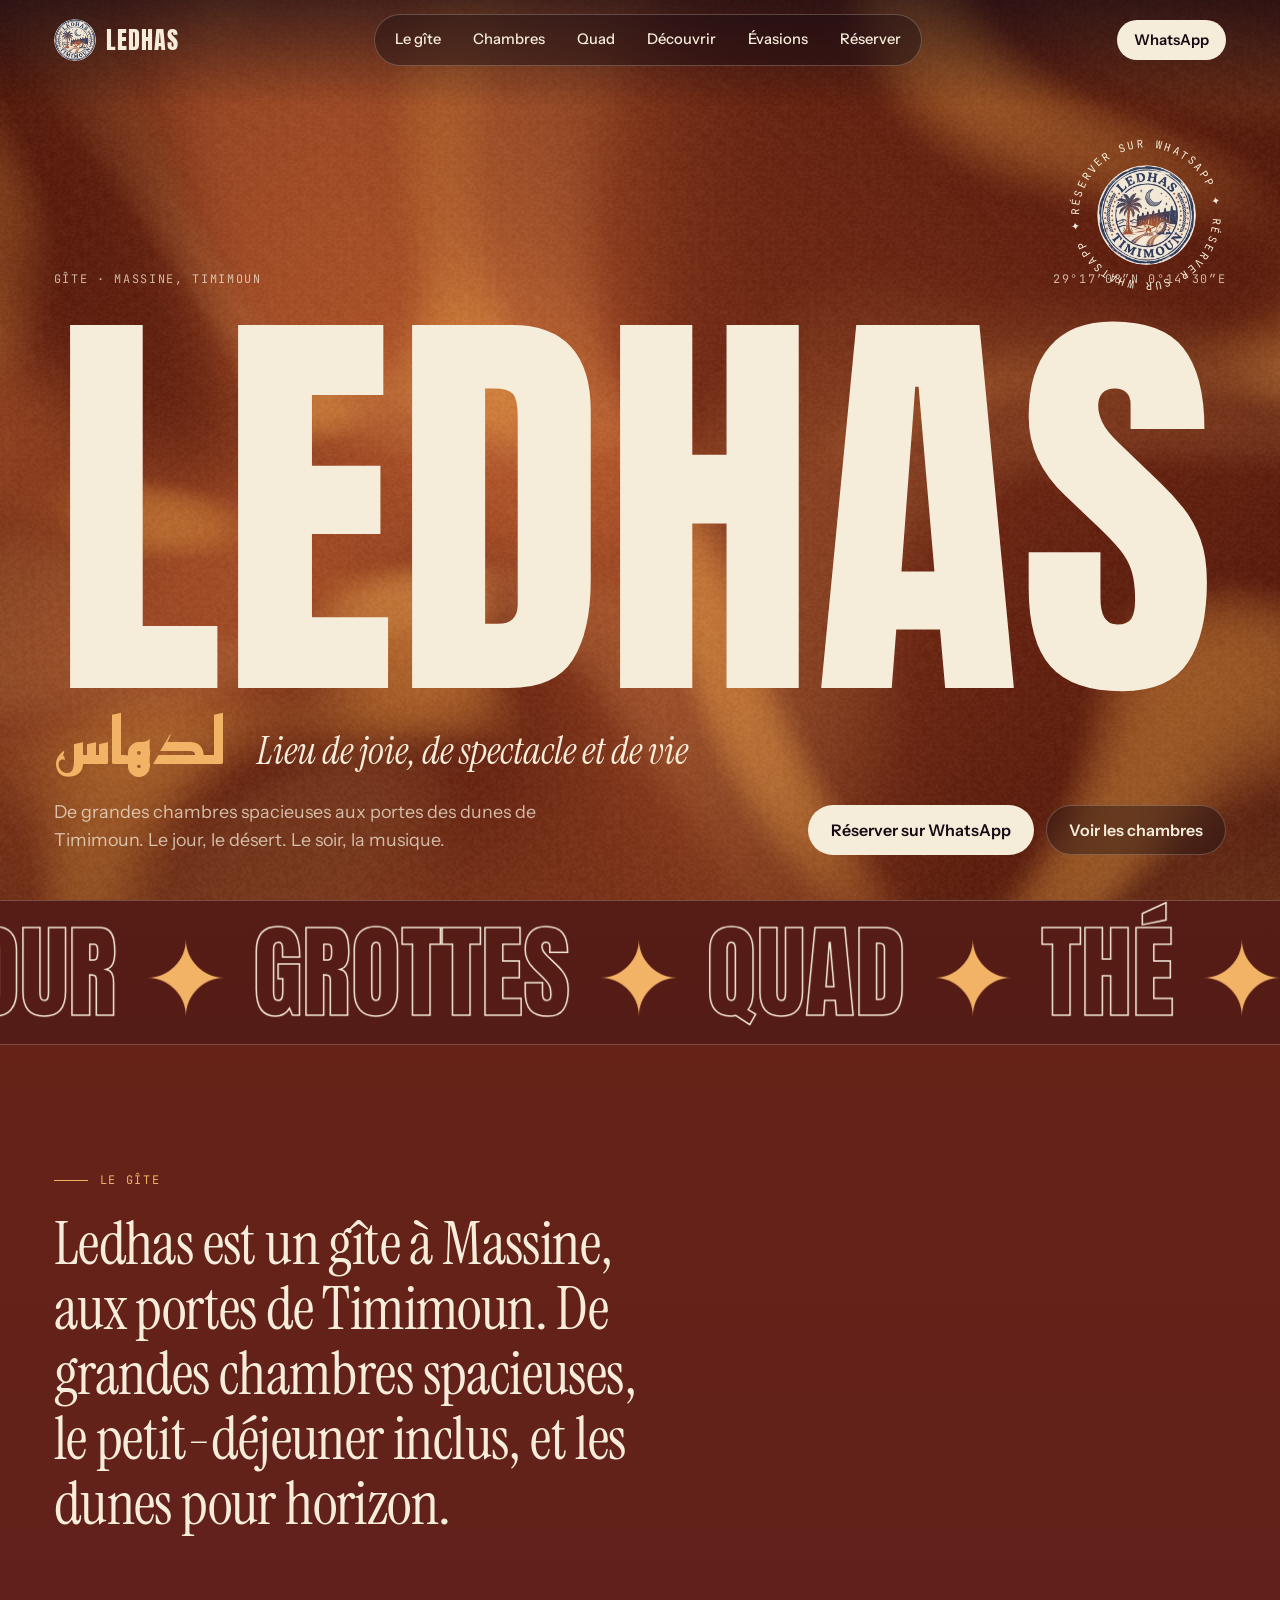
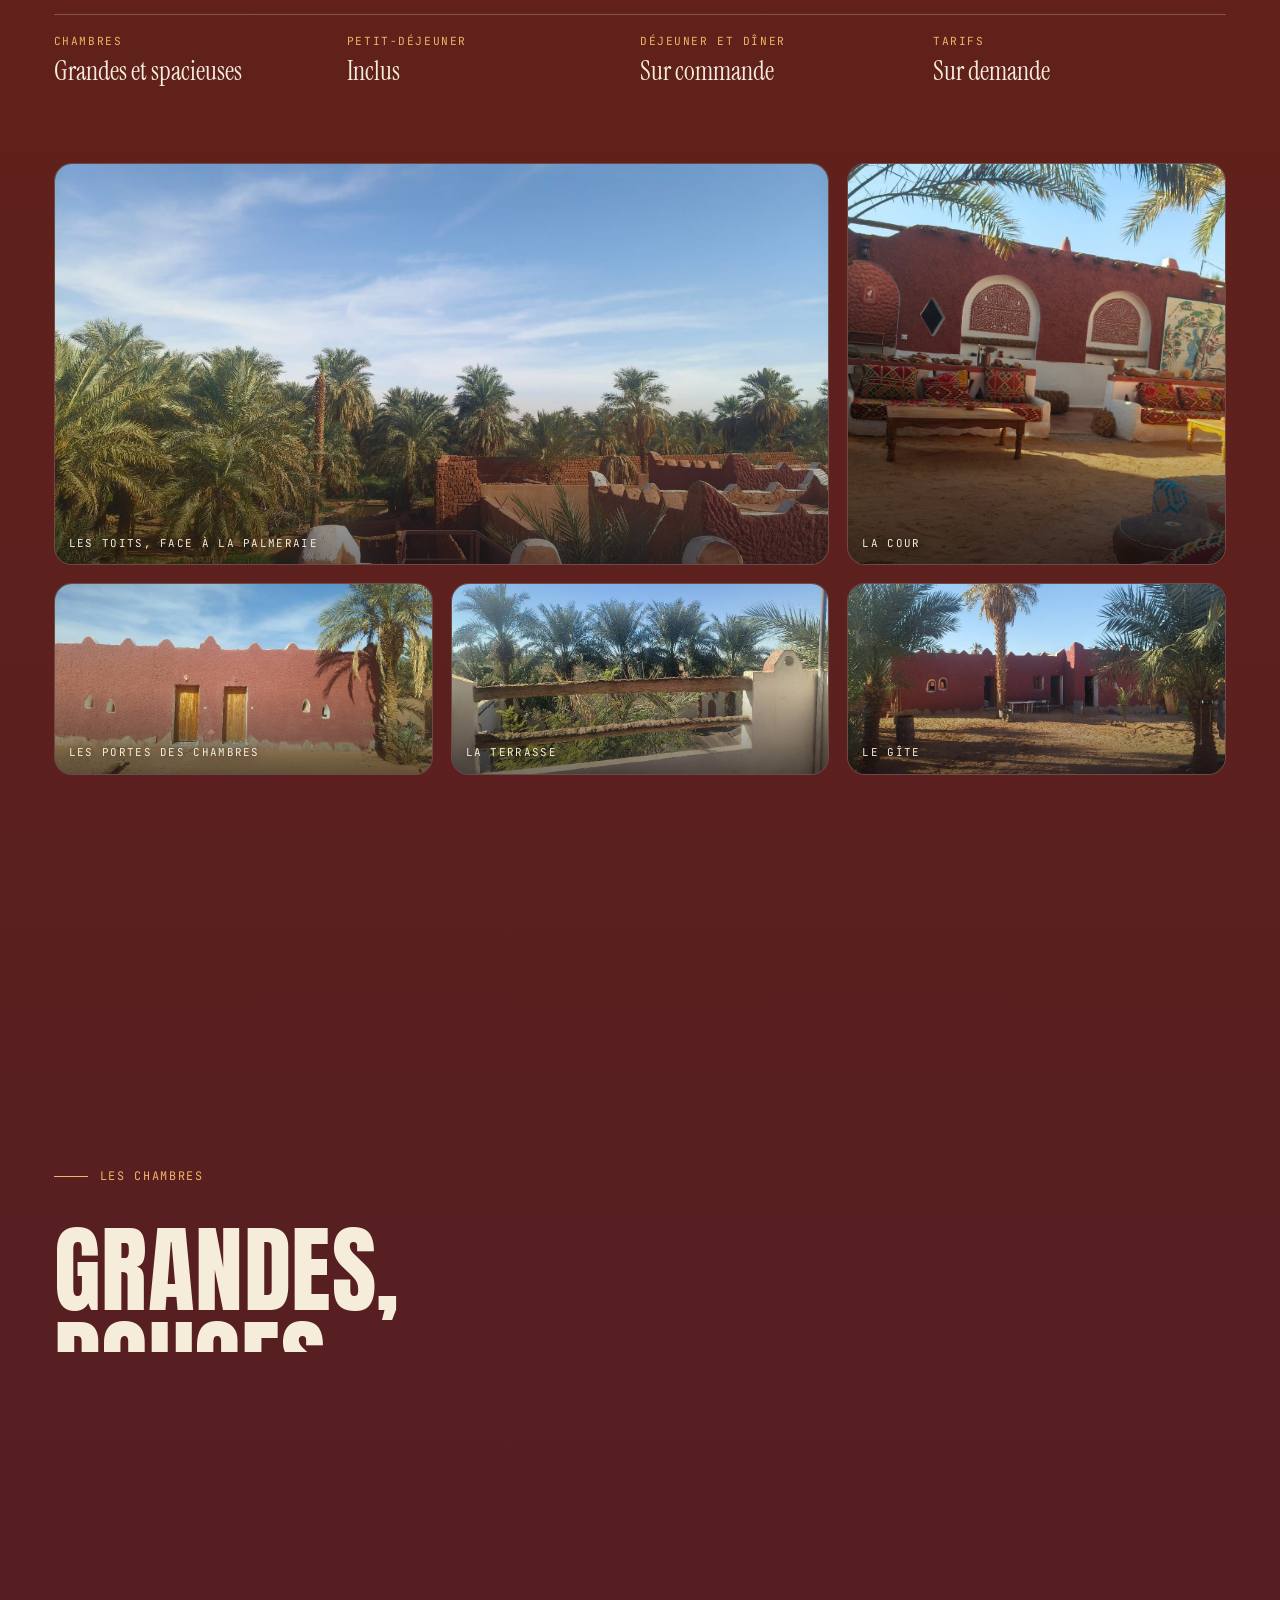
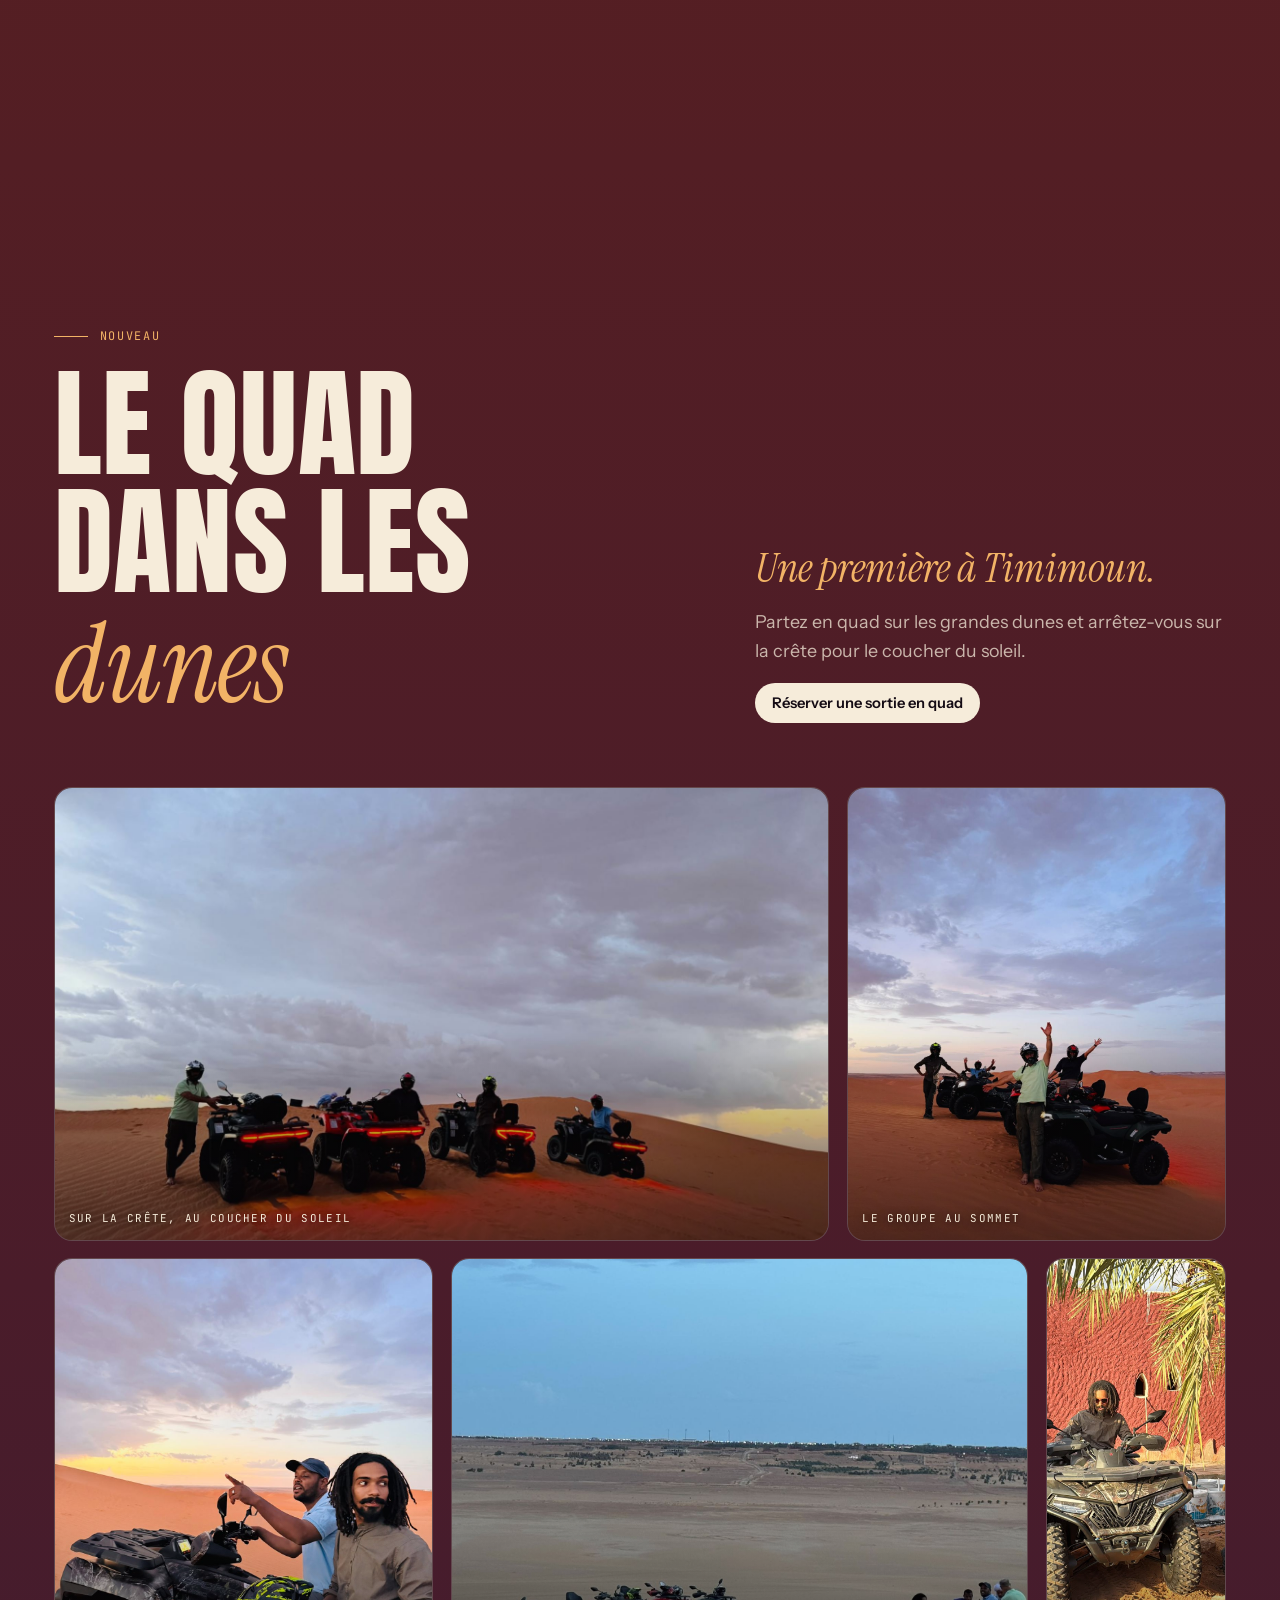
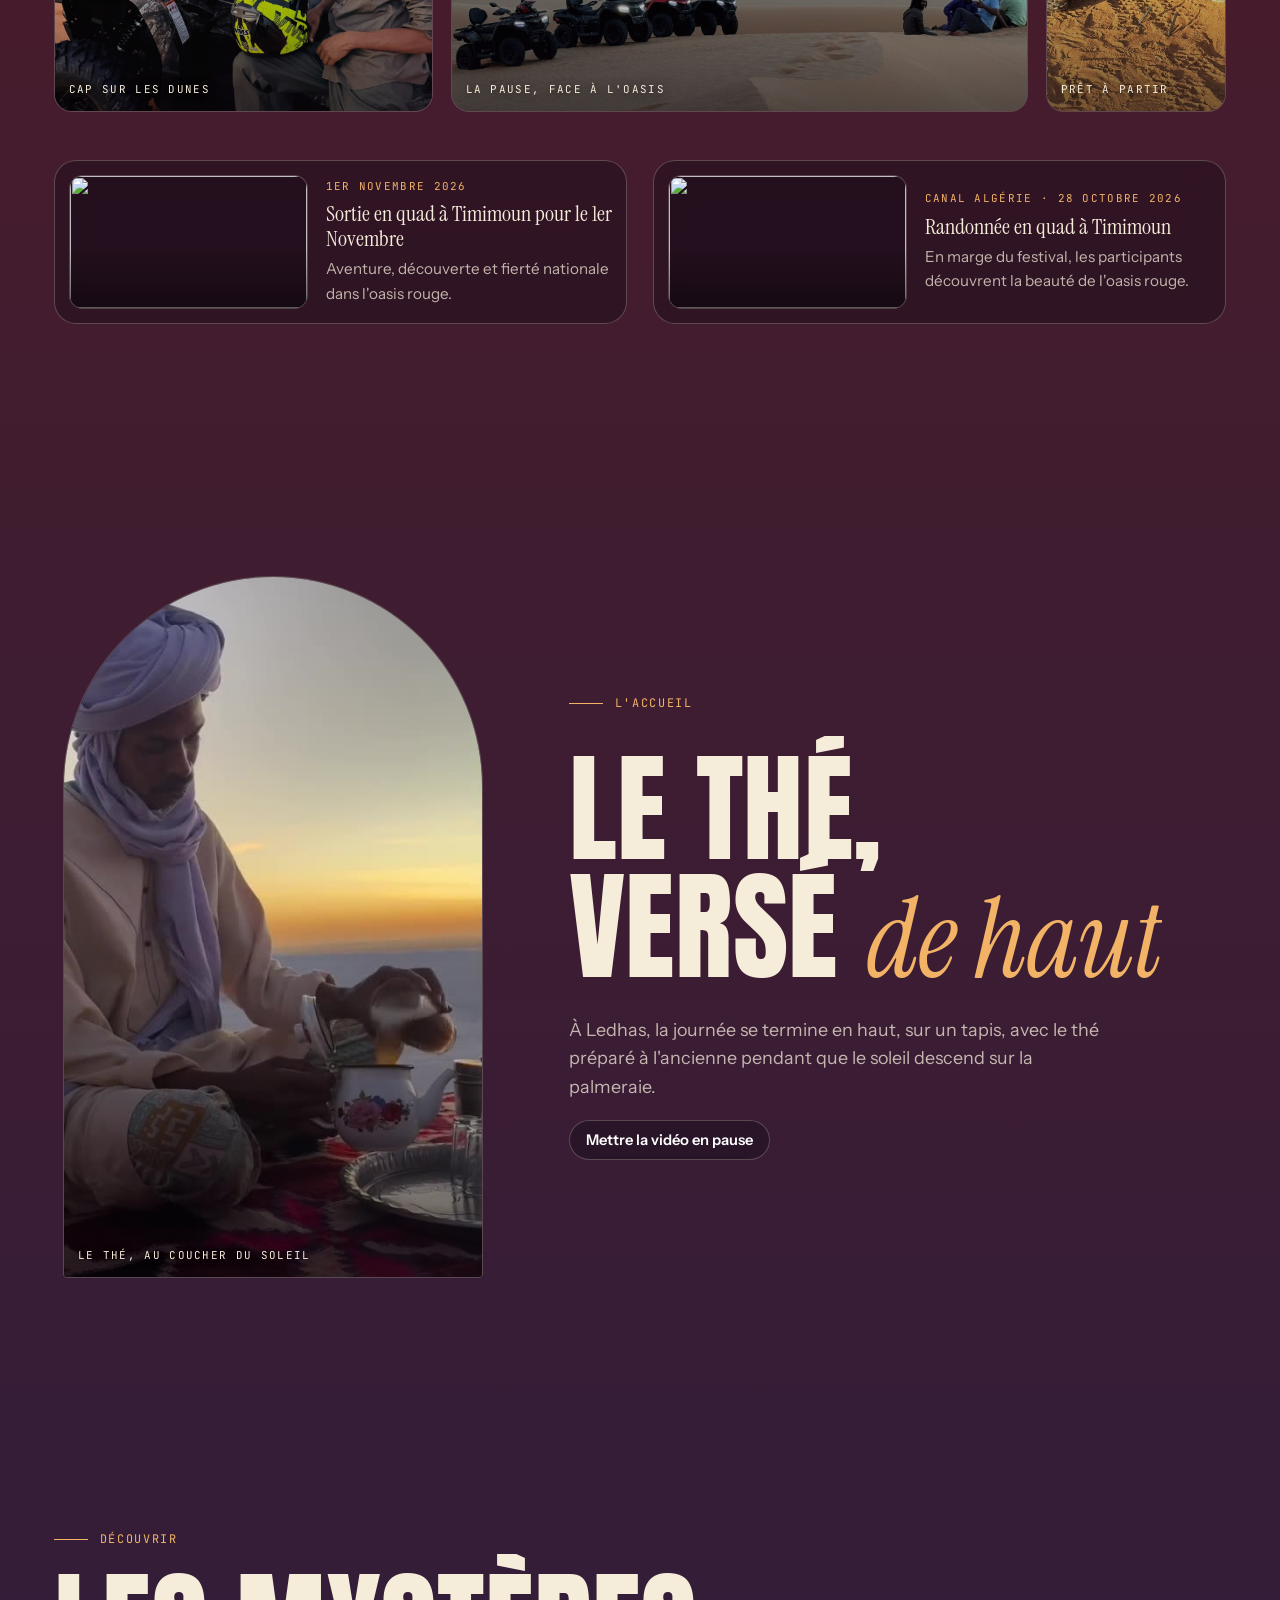
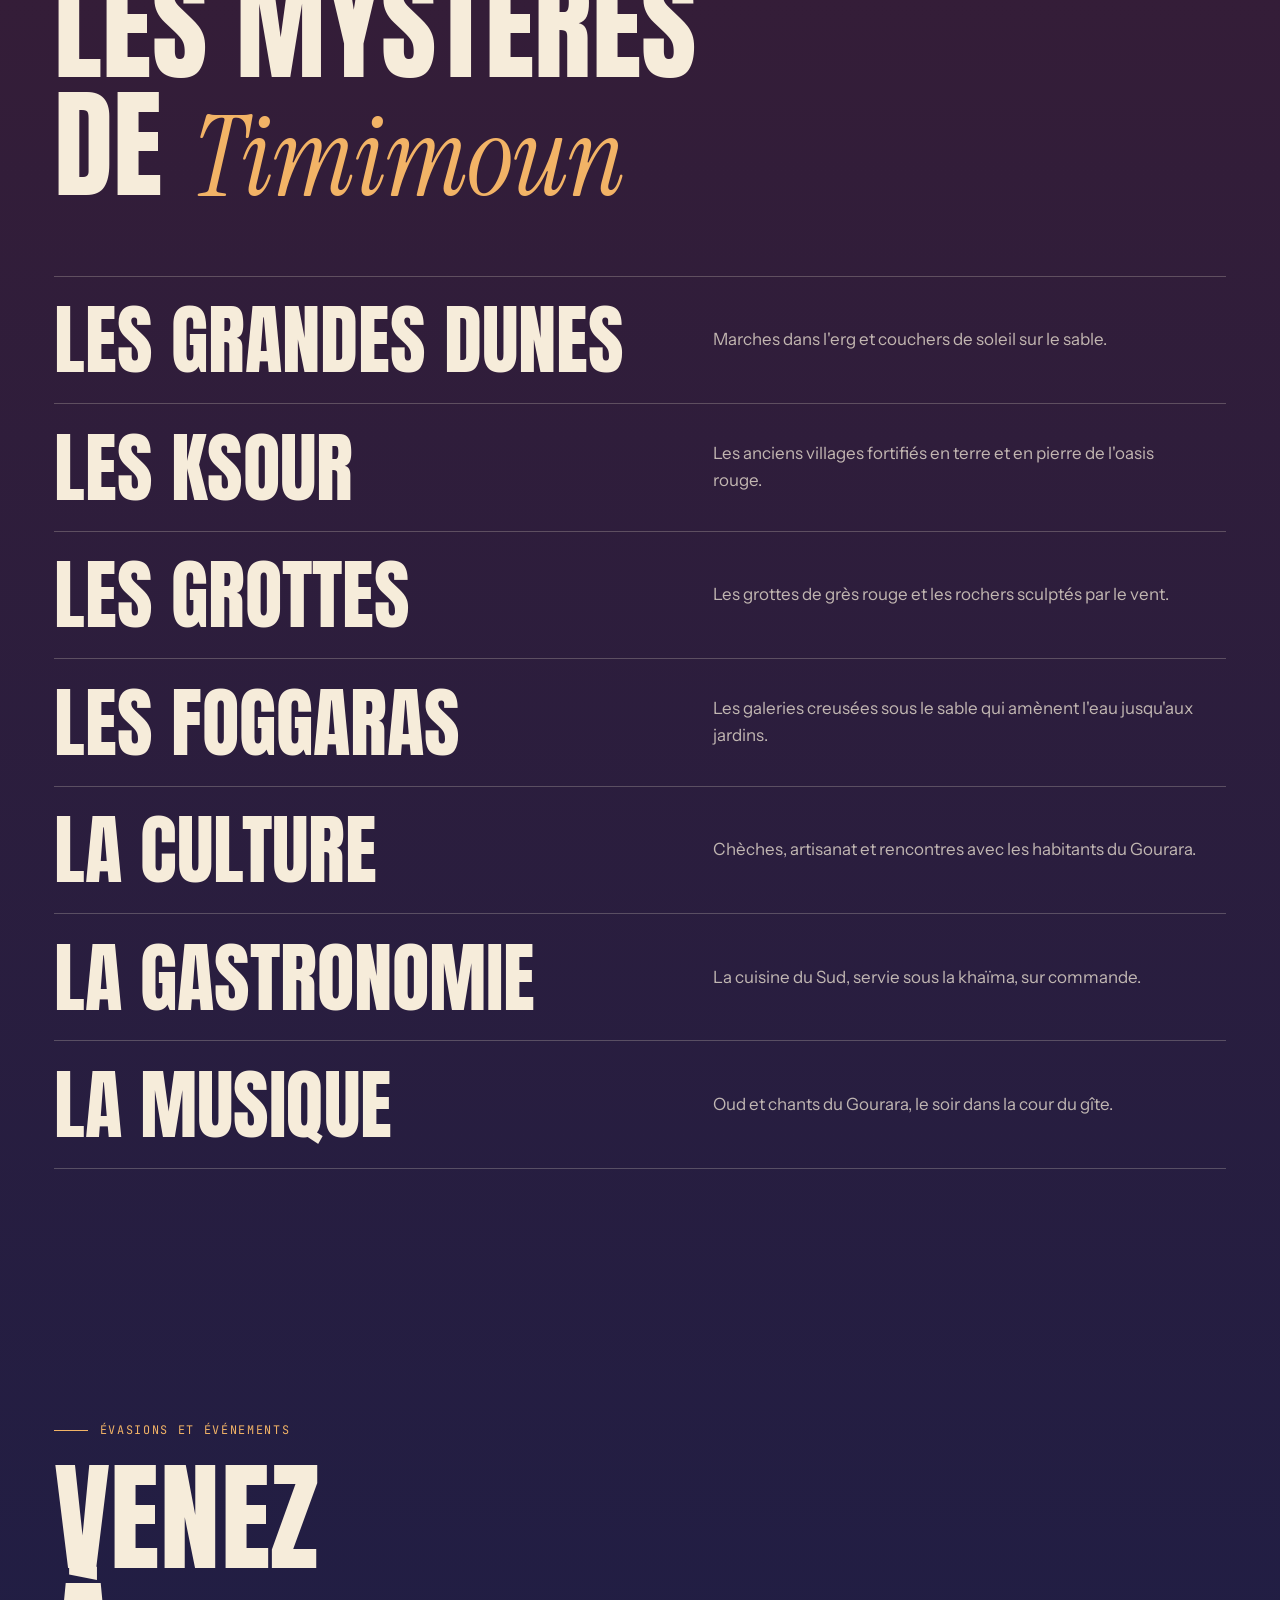
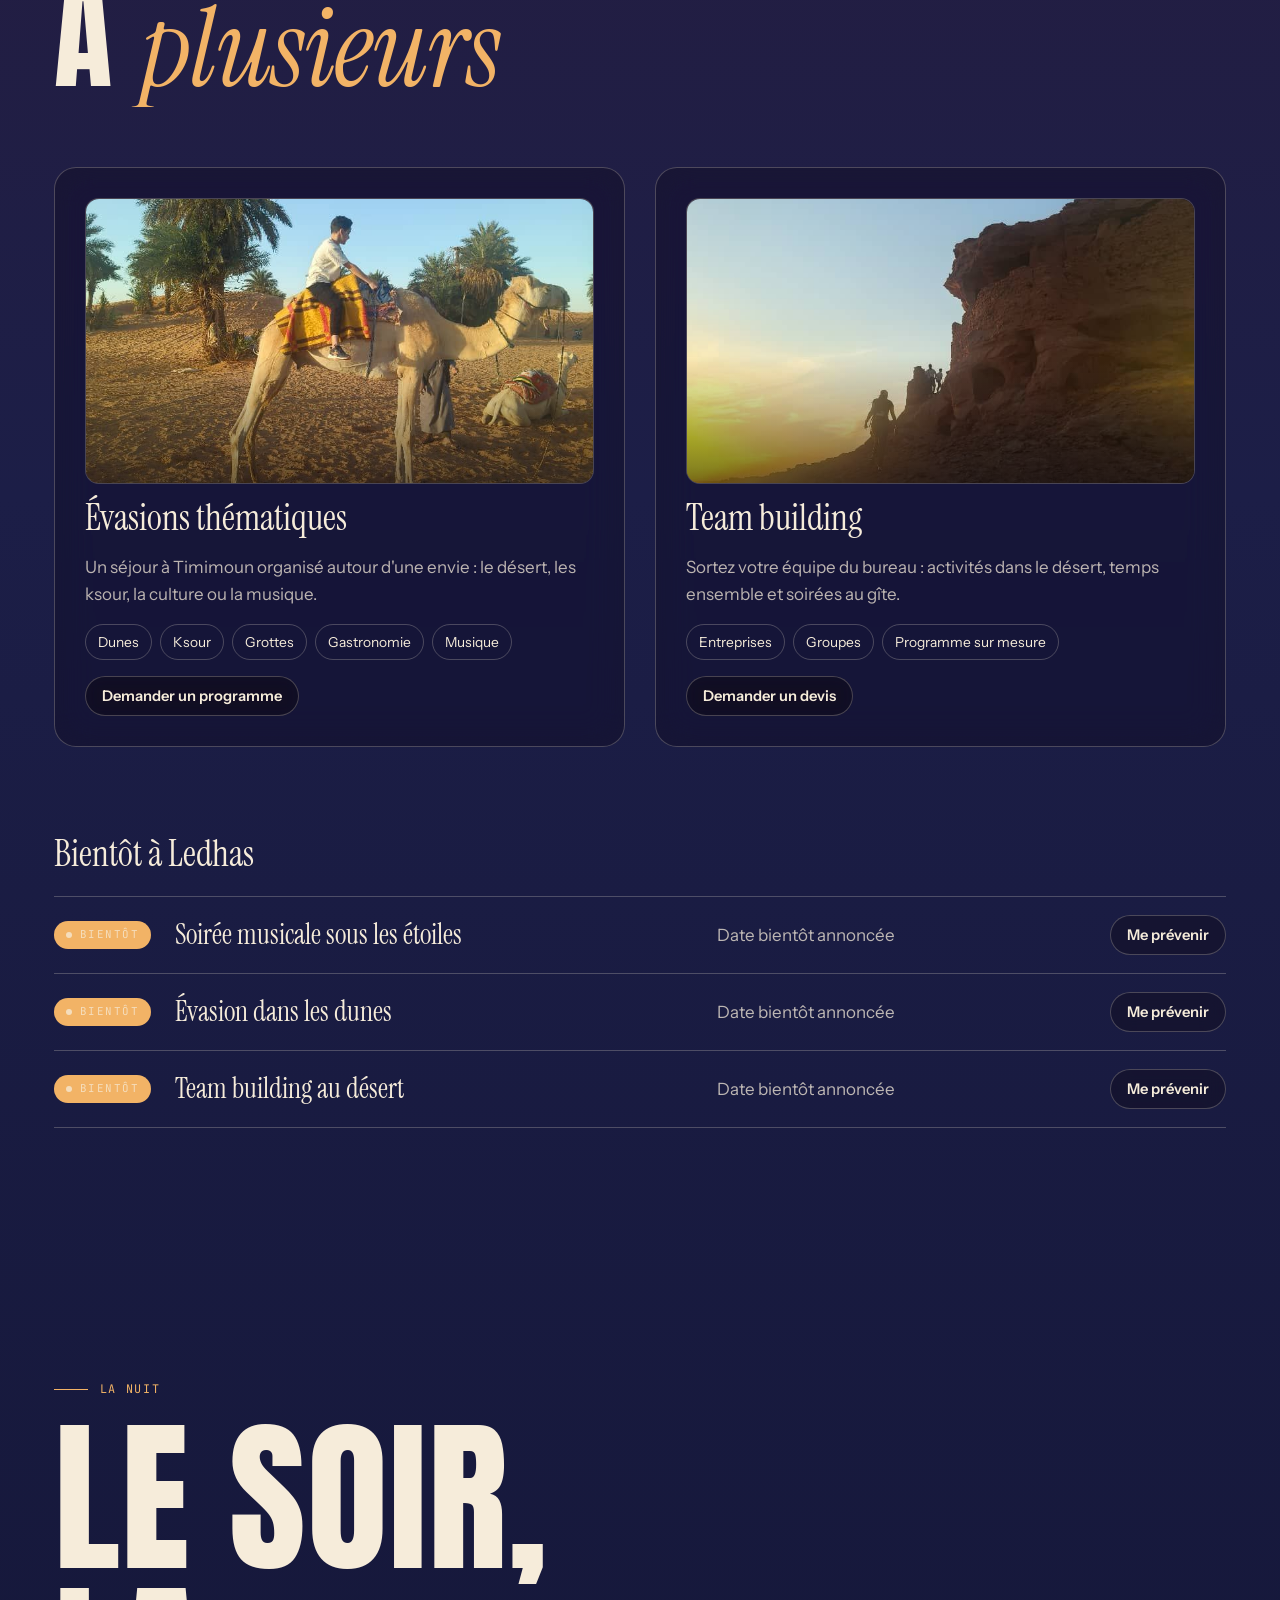
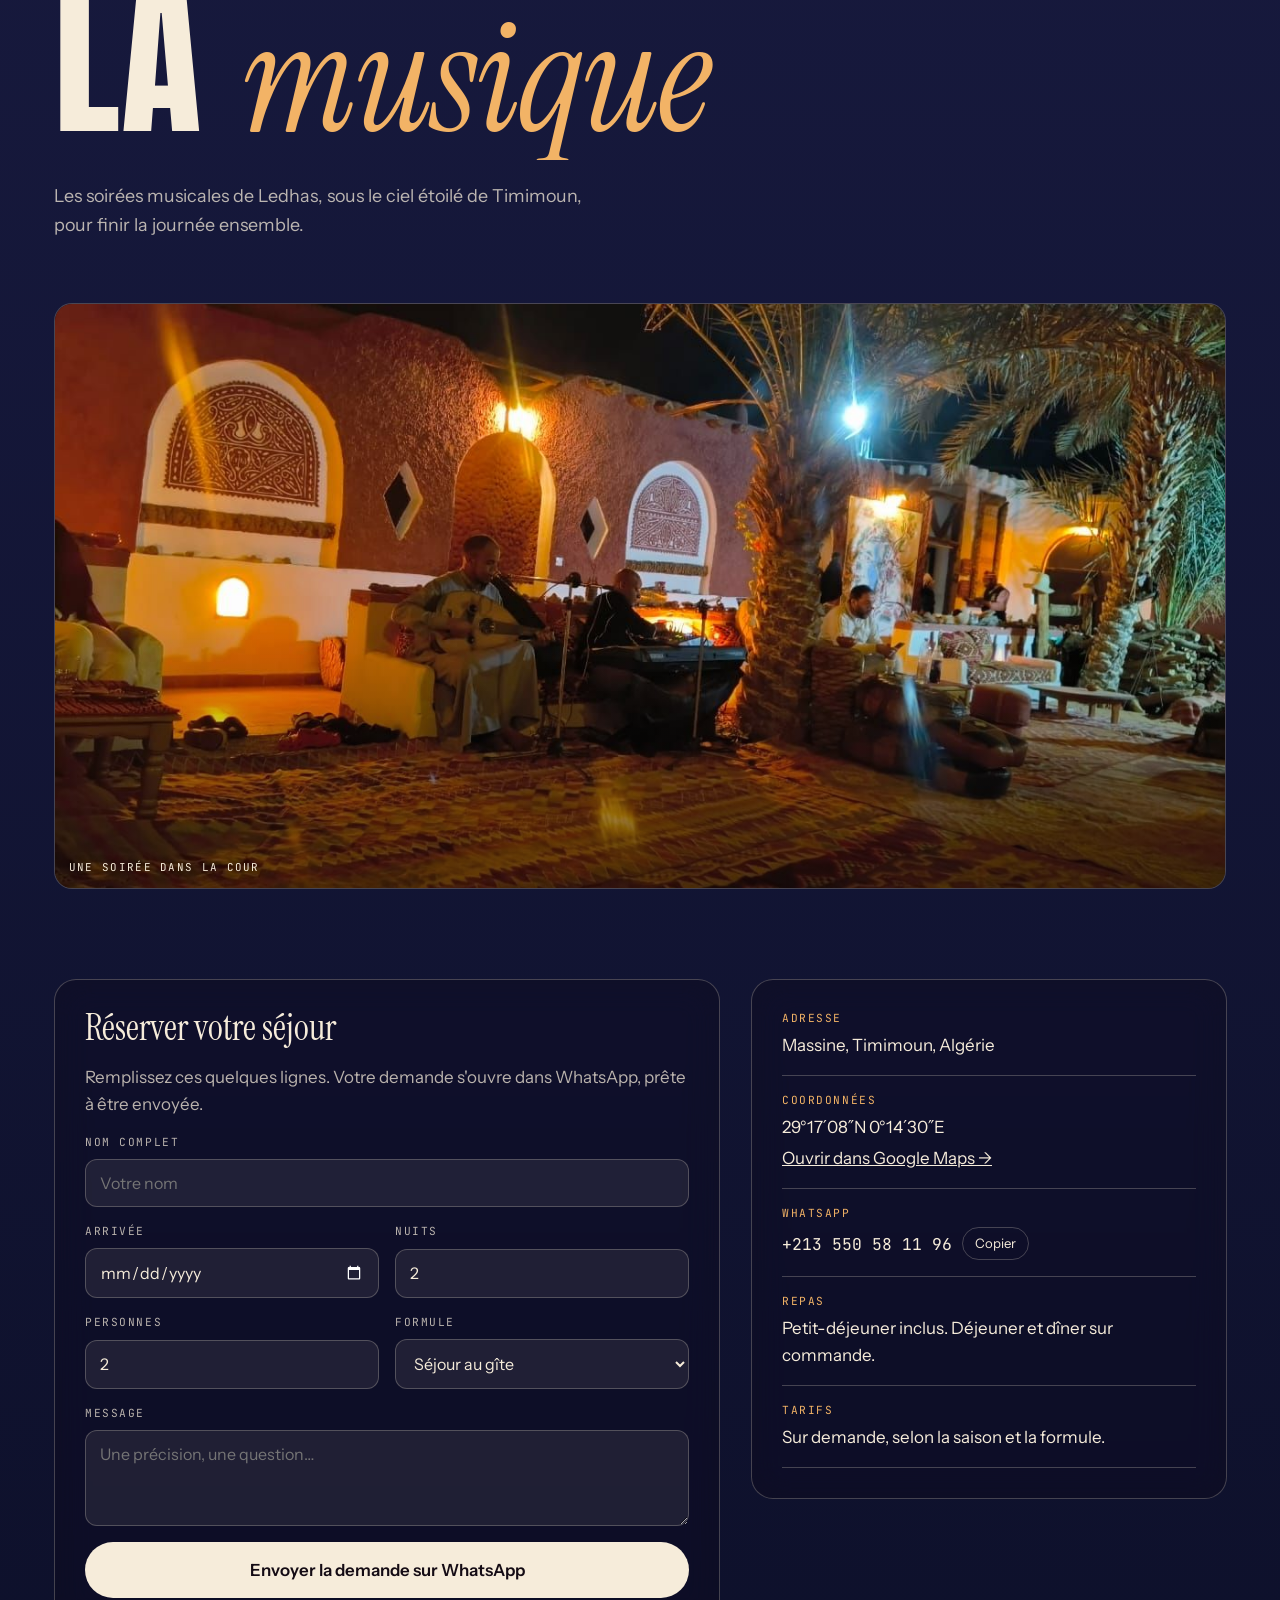
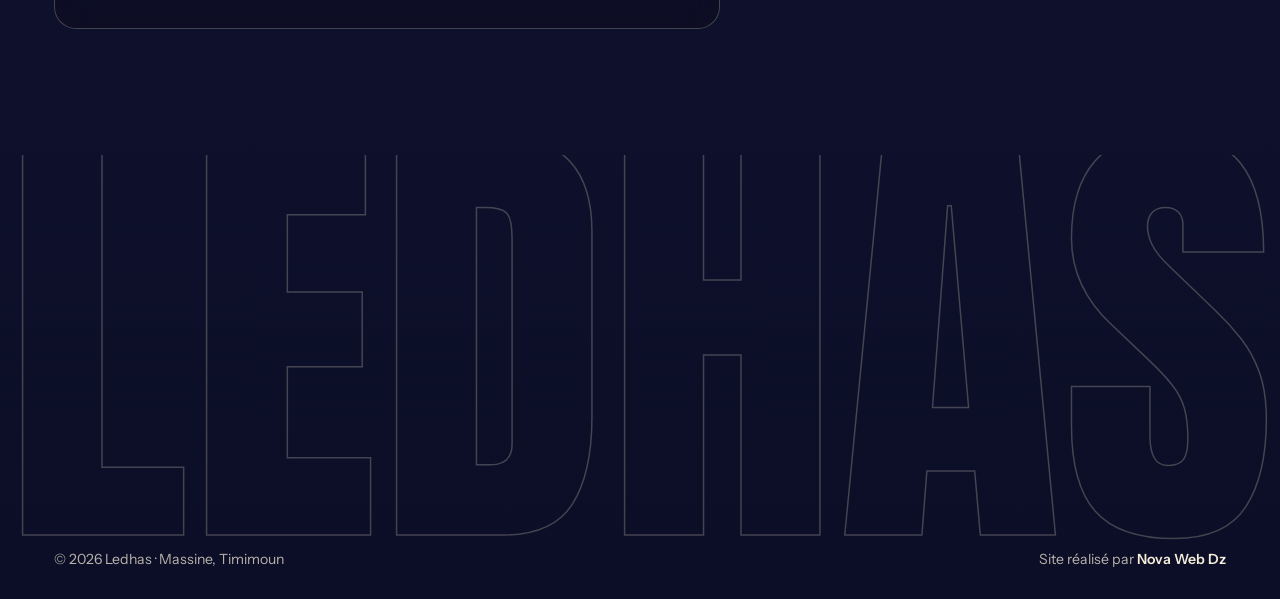
==== index.html @ 28f4d38f "Replace stock photos with the gîte's own photos; add the place gallery and foggara clip Co-Authored-" ====
<!doctype html>
<html lang="fr">
<head>
<meta charset="utf-8">
<meta name="viewport" content="width=device-width, initial-scale=1, viewport-fit=cover">
<title>Ledhas · Gîte à Timimoun</title>
<meta name="description" content="Ledhas, gîte à Massine, Timimoun. Grandes chambres spacieuses, quad dans les dunes, évasions thématiques, team building et soirées musicales.">
<meta name="robots" content="noindex">
<meta name="theme-color" content="#6E2412">
<meta property="og:title" content="Ledhas · Gîte à Timimoun">
<meta property="og:description" content="Grandes chambres spacieuses à Massine, Timimoun. Quad dans les dunes, évasions thématiques et soirées musicales.">
<meta property="og:image" content="img/patio.jpg">
<link rel="icon" type="image/png" href="logo/favicon-64.png">
<link rel="apple-touch-icon" href="logo/apple-touch-icon.png">
<link rel="preconnect" href="https://fonts.googleapis.com">
<link rel="preconnect" href="https://fonts.gstatic.com" crossorigin>
<link rel="stylesheet" href="https://fonts.googleapis.com/css2?family=Anton&family=Instrument+Sans:wght@400;500;600&family=Instrument+Serif:ital@0;1&family=JetBrains+Mono:wght@400;500&family=Reem+Kufi:wght@500;700&display=swap">
<style>
/* Layout: one live shader sky behind everything; oversized condensed type, a pinned horizontal room gallery, hover-driven lists */
:root{
  --cream:#F6ECDA; --ink:#140B14; --saff:#F2B366; --clay:#C4572B;
  --line:rgba(246,236,218,.24); --glass:rgba(16,10,22,.36); --dim:rgba(246,236,218,.74);
  --display:"Anton","Impact","Haettenschweiler","Arial Narrow",sans-serif;
  --serif:"Instrument Serif","Times New Roman",Georgia,serif;
  --body:"Instrument Sans",system-ui,-apple-system,"Segoe UI",Roboto,sans-serif;
  --mono:"JetBrains Mono",ui-monospace,Menlo,Consolas,monospace;
  --arabic:"Reem Kufi","Noto Kufi Arabic","Geeza Pro",Tahoma,sans-serif;
  --gut:clamp(16px,4.2vw,64px);
  color-scheme:dark;
}
*,*::before,*::after{box-sizing:border-box}
html{background:#6E2412;overflow-x:clip}
html.lenis,html.lenis body{height:auto}
.lenis.lenis-smooth{scroll-behavior:auto!important}
.lenis.lenis-stopped{overflow:hidden}
body{margin:0;color:var(--cream);font-family:var(--body);font-size:1.06rem;line-height:1.6;-webkit-font-smoothing:antialiased;overflow-x:clip;
  background:linear-gradient(180deg,#6E2412 0%,#4A1C2A 38%,#1C1E47 72%,#0B0E26 100%)}
img{max-width:100%}
a{color:inherit}
::selection{background:var(--saff);color:var(--ink)}
:focus-visible{outline:2px solid var(--saff);outline-offset:3px;border-radius:6px}
#gl{position:fixed;left:0;top:0;width:100%;height:100vh;height:100lvh;z-index:0;pointer-events:none;display:block}
main,footer{position:relative;z-index:1}
.wrap{max-width:1500px;margin-inline:auto;padding-left:max(var(--gut),env(safe-area-inset-left,0px));padding-right:max(var(--gut),env(safe-area-inset-right,0px))}
.mono{font-family:var(--mono);font-size:.74rem;letter-spacing:.14em;text-transform:uppercase}
.serif-it{font-family:var(--serif);font-style:italic}
p{margin:0}
.lead{font-size:clamp(1.08rem,1.4vw,1.28rem);color:var(--dim);max-width:46ch}
.kicker{display:flex;align-items:center;gap:12px;color:var(--saff);margin-bottom:22px}
.kicker::before{content:"";width:34px;height:1px;background:currentColor}
.h2{font-family:var(--display);font-weight:400;text-transform:uppercase;font-size:clamp(3rem,9.4vw,9rem);line-height:.92;letter-spacing:.005em;margin:0}
.h2 em{font-family:var(--serif);font-style:italic;text-transform:none;letter-spacing:-.01em;color:var(--saff);font-size:.92em}
.ln{display:block;overflow:hidden;padding-top:.14em;margin-top:-.14em;padding-bottom:.06em}
.ln>span{display:block}
.band{padding-block:clamp(90px,14vh,170px)}

/* progress + cursor + intro */
.progress{position:fixed;top:0;left:0;right:0;height:3px;z-index:50;background:var(--saff);transform-origin:left;transform:scaleX(0)}
.cursor{position:fixed;left:0;top:0;z-index:60;pointer-events:none;opacity:0}
.has-cursor .cursor{opacity:1}
.cursor b{display:grid;place-items:center;width:14px;height:14px;margin:-7px 0 0 -7px;border-radius:50%;border:1.5px solid var(--cream);transition:width .3s,height .3s,margin .3s,background .3s,border-color .3s}
.cursor.on b{width:46px;height:46px;margin:-23px 0 0 -23px}
.cursor.lab b{width:92px;height:92px;margin:-46px 0 0 -46px;background:var(--saff);border-color:var(--saff)}
.cursor span{font-family:var(--mono);font-size:.66rem;letter-spacing:.1em;text-transform:uppercase;color:var(--ink);opacity:0;transition:opacity .2s}
.cursor.lab span{opacity:1}
.intro{position:fixed;inset:0;z-index:100;background:var(--ink);display:grid;place-items:center;animation:introOut .7s 2.6s forwards}
.intro-in{display:grid;justify-items:center;gap:18px}
.intro img{width:120px;height:120px;border-radius:50%}
@keyframes introOut{to{transform:translateY(-100%);visibility:hidden}}

/* nav */
.nav{position:fixed;top:0;left:0;right:0;z-index:40;padding-top:env(safe-area-inset-top,0px)}
.nav::before{content:"";position:absolute;inset:0 0 -26px;z-index:-1;pointer-events:none;background:linear-gradient(180deg,rgba(16,10,22,.6),rgba(16,10,22,0))}
.nav .wrap{display:flex;align-items:center;justify-content:space-between;gap:16px;padding-block:14px}
.brand{display:flex;align-items:center;gap:10px;text-decoration:none;font-family:var(--display);font-size:1.5rem;letter-spacing:.04em;text-transform:uppercase}
.brand img{width:42px;height:42px;border-radius:50%}
.links{display:flex;gap:2px;padding:5px;border-radius:999px;background:var(--glass);border:1px solid var(--line);backdrop-filter:blur(16px);-webkit-backdrop-filter:blur(16px)}
.links a{padding:8px 15px;border-radius:999px;text-decoration:none;font-size:.92rem;font-weight:500;transition:background .25s}
.links a:hover{background:rgba(246,236,218,.14)}
@media (max-width:1100px){.links{display:none}}
.btn{display:inline-flex;align-items:center;gap:10px;padding:14px 22px;border-radius:999px;font:600 1rem var(--body);text-decoration:none;cursor:pointer;border:1px solid transparent;will-change:transform}
.btn-solid{background:var(--cream);color:var(--ink)}
.btn-line{border-color:var(--line);background:var(--glass);backdrop-filter:blur(10px);-webkit-backdrop-filter:blur(10px)}
.btn-sm{padding:10px 16px;font-size:.92rem}
.btn svg{width:19px;height:19px;flex:none}

/* hero */
.hero{position:relative;min-height:100svh;display:grid;align-content:end;overflow:hidden}
.trail{position:absolute;inset:0;z-index:1;pointer-events:none}
.trail img{position:absolute;left:0;top:0;width:clamp(140px,15vw,230px);aspect-ratio:4/5;object-fit:cover;border-radius:14px;opacity:0;will-change:transform,opacity;box-shadow:0 20px 50px -20px rgba(0,0,0,.6)}
.hero-in{position:relative;z-index:2;width:100%;padding-block:110px clamp(28px,5vh,56px);display:grid;gap:clamp(10px,2vh,22px)}
.hero-meta{display:flex;flex-wrap:wrap;justify-content:space-between;gap:6px 24px;color:var(--dim)}
.giant{font-family:var(--display);font-weight:400;text-transform:uppercase;font-size:clamp(5.4rem,30vw,30rem);line-height:.86;margin:0;white-space:nowrap;display:inline-block;justify-self:start;overflow:hidden;padding-top:.05em}
.giant .ch{display:inline-block;will-change:transform}
.hero-row{display:flex;flex-wrap:wrap;align-items:baseline;gap:8px 32px}
.hero-ar{font-family:var(--arabic);font-weight:700;font-size:clamp(2rem,5vw,4rem);line-height:1;color:var(--saff)}
.tagline{font-size:clamp(1.5rem,3vw,2.6rem);line-height:1.1}
.hero-foot{display:flex;flex-wrap:wrap;align-items:flex-end;justify-content:space-between;gap:22px 48px;margin-top:6px}
.ctas{display:flex;flex-wrap:wrap;gap:12px}
.badge{position:absolute;z-index:3;top:clamp(92px,15vh,150px);right:max(var(--gut),env(safe-area-inset-right,0px));width:clamp(104px,12.5vw,176px);aspect-ratio:1;display:grid;place-items:center;text-decoration:none}
.badge svg{position:absolute;inset:0;width:100%;height:100%;animation:spin 18s linear infinite}
.badge text{font-family:var(--mono);font-size:13.5px;letter-spacing:.06em;fill:var(--cream)}
.badge img{width:62%;height:62%;border-radius:50%}
@keyframes spin{to{transform:rotate(360deg)}}
.hero-stack{display:none;margin-top:4px}
.hero-stack img{width:31%;aspect-ratio:4/5;object-fit:cover;border-radius:12px;box-shadow:0 14px 30px -14px rgba(0,0,0,.6)}
.hero-stack img:nth-child(1){transform:rotate(-5deg)}
.hero-stack img:nth-child(2){transform:translateY(-8px) rotate(2deg);margin-inline:-3%}
.hero-stack img:nth-child(3){transform:rotate(6deg)}
@media (hover:none){.hero-stack{display:flex;justify-content:center}}

/* marquee */
.marquee{overflow:hidden;border-block:1px solid var(--line);padding-block:clamp(10px,1.6vw,22px);background:rgba(16,10,22,.18)}
.marquee-track{display:flex;width:max-content;animation:mq 28s linear infinite;will-change:transform}
.marquee span{font-family:var(--display);text-transform:uppercase;font-size:clamp(2.6rem,8vw,7rem);line-height:1;white-space:nowrap;color:transparent;-webkit-text-stroke:1.5px var(--cream);padding-right:.35em}
.marquee i{font-style:normal;color:var(--saff);-webkit-text-stroke:0;padding-inline:.25em}
@keyframes mq{to{transform:translateX(-50%)}}

/* manifesto */
.manifesto{font-family:var(--serif);font-size:clamp(1.9rem,4.7vw,4.5rem);line-height:1.08;letter-spacing:-.01em;max-width:22ch}
.manifesto .w{display:inline-block}
.facts{display:grid;grid-template-columns:repeat(4,minmax(0,1fr));gap:0;margin:clamp(40px,6vw,80px) 0 0;border-top:1px solid var(--line)}
.facts div{padding:18px 18px 0 0;display:grid;gap:6px;min-width:0}
.facts dt{font-family:var(--mono);font-size:.7rem;letter-spacing:.14em;text-transform:uppercase;color:var(--saff)}
.facts dd{margin:0;font-family:var(--serif);font-size:clamp(1.3rem,2vw,1.8rem);line-height:1.15}
@media (max-width:820px){.facts{grid-template-columns:repeat(2,minmax(0,1fr))}.facts div{padding-bottom:18px}}

/* place mosaic */
.place{display:grid;grid-template-columns:repeat(6,minmax(0,1fr));grid-auto-rows:clamp(130px,15vw,230px);gap:clamp(10px,1.4vw,18px);margin-top:clamp(40px,6vw,80px)}
.place .ph{cursor:zoom-in}
.p-a{grid-column:span 4;grid-row:span 2}.p-b{grid-column:span 2;grid-row:span 2}.p-c,.p-d,.p-e{grid-column:span 2;grid-row:span 1}
@media (max-width:760px){.place{grid-template-columns:repeat(2,minmax(0,1fr));grid-auto-rows:clamp(140px,42vw,240px)}.p-a{grid-column:span 2;grid-row:span 1}.p-b{grid-column:span 1;grid-row:span 2}.p-c,.p-d{grid-column:span 1}.p-e{grid-column:span 2}}

/* horizontal rooms */
.hsec{min-height:100svh;display:flex;flex-direction:column;justify-content:center;padding-block:clamp(70px,10vh,110px) 40px;overflow:hidden}
.h-wrap{overflow-x:auto;scroll-snap-type:x mandatory;scroll-padding-inline:var(--gut);scrollbar-width:none}
.h-wrap::-webkit-scrollbar{display:none}
.h-track{display:flex;align-items:center;gap:clamp(14px,2vw,30px);width:max-content;padding-inline:max(var(--gut),env(safe-area-inset-left,0px));will-change:transform}
.h-intro{width:min(66vw,600px);flex:none;scroll-snap-align:start;display:grid;gap:18px;padding-right:clamp(10px,3vw,60px)}
.h-card{position:relative;flex:none;height:min(62svh,580px);aspect-ratio:3/4;border:0;padding:0;border-radius:20px;overflow:hidden;cursor:zoom-in;background:var(--glass);scroll-snap-align:center;color:inherit;font:inherit}
.h-card:nth-of-type(even){transform:translateY(clamp(12px,3vh,34px))}
.h-card img{width:100%;height:100%;object-fit:cover;display:block}
.h-card span{position:absolute;z-index:1;left:14px;right:14px;bottom:12px;text-align:left;font-family:var(--mono);font-size:.68rem;letter-spacing:.12em;text-transform:uppercase;text-shadow:0 1px 8px rgba(0,0,0,.7)}
.h-card::after{content:"";position:absolute;inset:0;background:linear-gradient(180deg,transparent 55%,rgba(10,5,10,.6));pointer-events:none}
.h-intro .h2{font-size:clamp(2.6rem,7.5vw,7.4rem)}
.h-intro .lead{font-size:1rem}
.swipe{display:none;color:var(--saff)}
@media (hover:none){.swipe{display:block}}
.h-intro.out{width:auto;padding-left:max(var(--gut),env(safe-area-inset-left,0px));padding-right:max(var(--gut),env(safe-area-inset-right,0px));margin-bottom:26px}
@media (max-width:899px){
  .hsec{min-height:0;display:block;padding-block:clamp(72px,11vh,110px) 24px}
  .h-card{height:min(58svh,460px)}
  .h-card:nth-of-type(even){transform:none}
  .h-end{width:min(72vw,360px)}
}
/* phones: no blur layers, they make scrolling stutter */
@media (hover:none){
  .glass,.btn-line,.links,.yt{backdrop-filter:none;-webkit-backdrop-filter:none;background:rgba(16,10,22,.5)}
  .h-wrap{overscroll-behavior-x:contain;touch-action:pan-x pan-y}
}
.h-end{flex:none;width:min(80vw,460px);display:grid;gap:18px;justify-items:start;padding-left:clamp(10px,3vw,60px);scroll-snap-align:end}
.h-end p{font-family:var(--serif);font-size:clamp(1.6rem,3vw,2.6rem);line-height:1.1}
@media (min-width:900px){.anim-h .h-wrap{overflow:visible}.anim-h .h-card img{width:116%;max-width:none;margin-left:-8%}}

/* photos, quad */
.ph{position:relative;overflow:hidden;margin:0;padding:0;border:1px solid var(--line);background:var(--glass);border-radius:18px;color:inherit;font:inherit;text-align:left;display:block}
.ph img,.ph video{position:absolute;inset:0;width:100%;height:100%;object-fit:cover;display:block}
.ph figcaption,.ph .cap{position:absolute;left:14px;right:14px;bottom:12px;z-index:1;font-family:var(--mono);font-size:.68rem;letter-spacing:.12em;text-transform:uppercase;text-shadow:0 1px 8px rgba(0,0,0,.7)}
.ph::after{content:"";position:absolute;inset:0;background:linear-gradient(180deg,transparent 55%,rgba(10,5,10,.55));pointer-events:none}
.split{display:grid;grid-template-columns:minmax(0,1.15fr) minmax(0,.85fr);gap:clamp(24px,5vw,80px);align-items:end;margin-bottom:clamp(36px,5vw,64px)}
.split>*{min-width:0}
.stack{display:grid;gap:18px;align-content:start;justify-items:start}
.big-it{font-family:var(--serif);font-style:italic;font-size:clamp(1.7rem,3.2vw,2.8rem);line-height:1.08;color:var(--saff)}
@media (max-width:900px){.split{grid-template-columns:minmax(0,1fr)}}
.quad-grid{display:grid;grid-template-columns:repeat(6,minmax(0,1fr));grid-auto-rows:clamp(150px,17vw,250px);gap:clamp(10px,1.4vw,18px)}
.quad-grid .ph{cursor:zoom-in}
.q-wide{grid-column:span 4;grid-row:span 2}.q-tall{grid-column:span 2;grid-row:span 2}.q-wide2{grid-column:span 3;grid-row:span 2}.q-small{grid-column:span 1;grid-row:span 2}
@media (max-width:900px){.quad-grid{grid-template-columns:repeat(2,minmax(0,1fr));grid-auto-rows:clamp(150px,40vw,260px)}.q-wide,.q-wide2{grid-column:span 2;grid-row:span 1}.q-tall,.q-small{grid-column:span 1;grid-row:span 1}}
.yt-grid{display:grid;grid-template-columns:repeat(2,minmax(0,1fr));gap:clamp(14px,2vw,26px);margin-top:clamp(28px,4vw,48px)}
.yt{display:grid;grid-template-columns:minmax(0,1fr) minmax(0,1.2fr);gap:18px;align-items:center;padding:14px;text-decoration:none;border-radius:22px;background:var(--glass);border:1px solid var(--line);backdrop-filter:blur(16px);-webkit-backdrop-filter:blur(16px)}
.yt .ph{aspect-ratio:16/9;border-radius:14px}
.yt-meta{display:grid;gap:6px;min-width:0}
.yt-meta small{font-family:var(--mono);font-size:.68rem;letter-spacing:.12em;text-transform:uppercase;color:var(--saff)}
.yt-meta strong{font-family:var(--serif);font-weight:400;font-size:1.4rem;line-height:1.12}
.yt-meta span{color:var(--dim);font-size:.95rem}
@media (max-width:1000px){.yt-grid{grid-template-columns:minmax(0,1fr)}}
@media (max-width:520px){.yt{grid-template-columns:minmax(0,1fr)}}

/* tea */
.tea{display:grid;grid-template-columns:minmax(0,.8fr) minmax(0,1.2fr);gap:clamp(28px,6vw,96px);align-items:center}
.tea>*{min-width:0}
.tea-video{aspect-ratio:478/850;max-height:78svh;width:min(100%,420px);justify-self:center;border-radius:999px 999px 20px 20px}
@media (max-width:820px){.tea{grid-template-columns:minmax(0,1fr)}.tea-video{width:min(100%,330px)}}

/* hover list */
.xlist{list-style:none;margin:clamp(30px,5vw,60px) 0 0;padding:0;border-top:1px solid var(--line)}
.xlist li{display:grid;grid-template-columns:minmax(0,1.3fr) minmax(0,1fr) auto;gap:10px 28px;align-items:center;padding:clamp(14px,2vw,26px) 0;border-bottom:1px solid var(--line);transition:opacity .35s}
.x-name{font-family:var(--display);text-transform:uppercase;font-size:clamp(2rem,6vw,5.4rem);line-height:.98;transition:transform .45s cubic-bezier(.2,.7,.2,1),color .3s}
.x-desc{color:var(--dim)}
.x-thumb{width:72px;height:72px;border-radius:14px;object-fit:cover;display:none}
@media (hover:hover){.xlist:hover li:not(:hover){opacity:.32}.xlist li:hover .x-name{transform:translateX(26px);color:var(--saff)}}
@media (hover:none),(max-width:820px){.xlist li{grid-template-columns:minmax(0,1fr) auto}.x-desc{grid-column:1}.x-thumb{display:block;grid-column:2;grid-row:1/span 2}}
.x-float{position:fixed;left:0;top:0;z-index:30;pointer-events:none;width:clamp(220px,24vw,360px);aspect-ratio:4/5;border-radius:18px;overflow:hidden;opacity:0;transform:translate(-50%,-50%);scale:.6;transition:opacity .3s,scale .45s cubic-bezier(.2,.7,.2,1);box-shadow:0 30px 70px -24px rgba(0,0,0,.7)}
.x-float.on{opacity:1}
.x-float img{width:100%;height:100%;object-fit:cover;display:block}

/* cards, events */
.glass{background:var(--glass);border:1px solid var(--line);border-radius:22px;backdrop-filter:blur(18px) saturate(1.2);-webkit-backdrop-filter:blur(18px) saturate(1.2)}
.duo{display:grid;grid-template-columns:repeat(2,minmax(0,1fr));gap:clamp(16px,2.4vw,32px);margin-top:clamp(30px,5vw,60px)}
.card{padding:clamp(18px,2.4vw,30px);display:grid;gap:16px;align-content:start;min-width:0;will-change:transform}
.card .ph{aspect-ratio:16/9;border-radius:14px}
.card h3,.h3{font-family:var(--serif);font-weight:400;font-size:clamp(1.7rem,2.8vw,2.5rem);line-height:1.05;margin:0}
.card p{color:var(--dim)}
.chips{display:flex;flex-wrap:wrap;gap:8px;list-style:none;padding:0;margin:0}
.chips li{padding:6px 12px;border-radius:999px;border:1px solid var(--line);font-size:.86rem}
@media (max-width:760px){.duo{grid-template-columns:minmax(0,1fr)}}
.events{list-style:none;padding:0;margin:22px 0 0;border-top:1px solid var(--line)}
.events li{display:grid;grid-template-columns:auto minmax(0,1.4fr) minmax(0,1fr) auto;gap:10px 24px;align-items:center;padding:18px 0;border-bottom:1px solid var(--line)}
.pill{display:inline-flex;align-items:center;gap:8px;padding:5px 12px;border-radius:999px;background:var(--saff);color:var(--ink);font-family:var(--mono);font-size:.68rem;letter-spacing:.14em;text-transform:uppercase}
.pill::before{content:"";width:6px;height:6px;border-radius:50%;background:currentColor;animation:pulse 1.8s ease-in-out infinite}
@keyframes pulse{50%{opacity:.25}}
.events strong{font-family:var(--serif);font-weight:400;font-size:clamp(1.3rem,2.2vw,1.9rem);line-height:1.1}
.events span{color:var(--dim)}
@media (max-width:760px){.events li{grid-template-columns:minmax(0,1fr) auto}.events .pill{justify-self:start}.events strong,.events span{grid-column:1/-1}}

/* booking */
.night-ph{width:100%;aspect-ratio:16/8;margin-top:clamp(36px,5vw,64px);cursor:zoom-in}
@media (max-width:640px){.night-ph{aspect-ratio:4/3}}
.night-title{font-size:clamp(3.6rem,13vw,13rem)}
.book{display:grid;grid-template-columns:minmax(0,7fr) minmax(0,5fr);gap:clamp(16px,2.4vw,32px);margin-top:clamp(48px,7vw,96px);align-items:start}
@media (max-width:960px){.book{grid-template-columns:minmax(0,1fr)}}
form{display:grid;grid-template-columns:repeat(2,minmax(0,1fr));gap:16px}
form .full{grid-column:1/-1}
@media (max-width:560px){form{grid-template-columns:minmax(0,1fr)}}
label{display:grid;gap:7px;font-family:var(--mono);font-size:.7rem;letter-spacing:.14em;text-transform:uppercase;color:var(--dim);min-width:0}
input,select,textarea{font:400 1rem var(--body);letter-spacing:0;text-transform:none;color:var(--cream);background:rgba(246,236,218,.08);border:1px solid var(--line);border-radius:12px;padding:13px 14px;width:100%;min-width:0}
select option{color:#140B14}
textarea{min-height:96px;resize:vertical}
input:focus,select:focus,textarea:focus{outline:none;border-color:var(--saff)}
.send{justify-content:center;width:100%;padding-block:17px;font-size:1.05rem}
.info{display:grid;margin:0}
.info div{padding-block:16px;border-bottom:1px solid var(--line);display:grid;gap:4px}
.info div:first-child{padding-top:0}
.info dt{font-family:var(--mono);font-size:.7rem;letter-spacing:.14em;text-transform:uppercase;color:var(--saff)}
.info dd{margin:0}
.num{display:flex;flex-wrap:wrap;align-items:center;gap:10px}
.num code{font-family:var(--mono);font-size:1.02rem;user-select:all}
.copy{font:inherit;font-size:.82rem;padding:5px 12px;border-radius:999px;border:1px solid var(--line);background:transparent;color:var(--cream);cursor:pointer}

footer{overflow:hidden;padding-bottom:calc(28px + env(safe-area-inset-bottom,0px))}
.foot-giant{font-family:var(--display);text-transform:uppercase;font-size:clamp(5rem,27vw,27rem);line-height:.8;white-space:nowrap;color:transparent;-webkit-text-stroke:1.5px var(--line);display:table;margin:0 auto 24px;user-select:none}
.foot-row{display:flex;flex-wrap:wrap;justify-content:space-between;gap:10px 24px;font-size:.88rem;color:var(--dim)}
.foot-row a{color:var(--cream);font-weight:600;text-decoration:none}
.credits{flex-basis:100%;font-size:.76rem}
dialog#viewer{padding:0;border:0;background:transparent;max-width:min(92vw,900px);max-height:92vh}
dialog#viewer::backdrop{background:rgba(10,6,12,.86)}
dialog#viewer img{display:block;max-width:100%;max-height:88vh;border-radius:14px}
#viewerClose{position:absolute;top:10px;right:10px;width:40px;height:40px;border-radius:50%;border:0;background:rgba(0,0,0,.55);color:#fff;font-size:1.5rem;cursor:pointer}
@media (max-width:640px){.band{padding-block:clamp(72px,11vh,110px)}.hero-in{padding-top:214px}}
@media (prefers-reduced-motion:reduce){*{animation:none!important;transition:none!important}.intro{display:none}}
</style>
</head>
<body>
<canvas id="gl" aria-hidden="true"></canvas>
<div class="progress" aria-hidden="true"></div>
<div class="cursor" aria-hidden="true"><b><span></span></b></div>
<div class="intro" aria-hidden="true"><div class="intro-in"><img src="logo/ledhas-logo-320.webp" alt="" width="120" height="120"><p class="mono" id="introCount">Timimoun</p></div></div>

<header class="nav">
  <div class="wrap">
    <a class="brand" href="#top" aria-label="Ledhas, retour en haut"><img src="logo/ledhas-logo-320.webp" alt="" width="42" height="42">Ledhas</a>
    <nav class="links" aria-label="Sections">
      <a href="#gite">Le gîte</a><a href="#chambres">Chambres</a><a href="#quad">Quad</a><a href="#decouvrir">Découvrir</a><a href="#evasions">Évasions</a><a href="#reserver">Réserver</a>
    </nav>
    <a class="btn btn-solid btn-sm js-wa magnetic" href="#" target="_blank" rel="noopener">WhatsApp</a>
  </div>
</header>

<main id="top">
  <section class="hero">
    <div class="trail" aria-hidden="true"></div>
    <a class="badge js-wa magnetic" href="#" target="_blank" rel="noopener" aria-label="Réserver sur WhatsApp" data-cursor="WhatsApp">
      <svg viewBox="0 0 200 200" aria-hidden="true"><defs><path id="bp" d="M100,100 m-84,0 a84,84 0 1,1 168,0 a84,84 0 1,1 -168,0"/></defs><text><textPath href="#bp" textLength="520">RÉSERVER SUR WHATSAPP ✦ RÉSERVER SUR WHATSAPP ✦</textPath></text></svg>
      <img src="logo/ledhas-logo-320.webp" alt="" width="110" height="110">
    </a>
    <div class="wrap hero-in">
      <p class="mono hero-meta"><span>Gîte · Massine, Timimoun</span><span>29°17′08″N 0°14′30″E</span></p>
      <h1 class="giant" aria-label="Ledhas"><span class="ch" aria-hidden="true">L</span><span class="ch" aria-hidden="true">e</span><span class="ch" aria-hidden="true">d</span><span class="ch" aria-hidden="true">h</span><span class="ch" aria-hidden="true">a</span><span class="ch" aria-hidden="true">s</span></h1>
      <div class="hero-row hero-fade"><p class="hero-ar" lang="ar" dir="rtl">لدهاس</p><p class="serif-it tagline">Lieu de joie, de spectacle et de vie</p></div>
      <div class="hero-foot hero-fade">
        <p class="lead">De grandes chambres spacieuses aux portes des dunes de Timimoun. Le jour, le désert. Le soir, la musique.</p>
        <div class="ctas">
          <a class="btn btn-solid js-wa magnetic" href="#" target="_blank" rel="noopener">Réserver sur WhatsApp</a>
          <a class="btn btn-line magnetic" href="#chambres">Voir les chambres</a>
        </div>
      </div>
      <div class="hero-stack hero-fade" aria-hidden="true"><img src="img/t/patio.webp" alt=""><img src="img/t/toits.webp" alt=""><img src="img/t/soiree.webp" alt=""></div>
    </div>
  </section>

  <div class="marquee" aria-hidden="true"><div class="marquee-track">
    <span>Dunes<i>✦</i>Ksour<i>✦</i>Grottes<i>✦</i>Quad<i>✦</i>Thé<i>✦</i>Musique<i>✦</i>Gastronomie<i>✦</i></span>
    <span>Dunes<i>✦</i>Ksour<i>✦</i>Grottes<i>✦</i>Quad<i>✦</i>Thé<i>✦</i>Musique<i>✦</i>Gastronomie<i>✦</i></span>
  </div></div>

  <section class="band" id="gite">
    <div class="wrap">
      <p class="mono kicker">Le gîte</p>
      <p class="manifesto js-words">Ledhas est un gîte à Massine, aux portes de Timimoun. De grandes chambres spacieuses, le petit-déjeuner inclus, et les dunes pour horizon.</p>
      <dl class="facts">
        <div class="rise"><dt>Chambres</dt><dd>Grandes et spacieuses</dd></div>
        <div class="rise"><dt>Petit-déjeuner</dt><dd>Inclus</dd></div>
        <div class="rise"><dt>Déjeuner et dîner</dt><dd>Sur commande</dd></div>
        <div class="rise"><dt>Tarifs</dt><dd>Sur demande</dd></div>
      </dl>
      <div class="place">
        <button class="ph p-a" type="button" data-full="img/toits.jpg" data-cursor="Voir"><img loading="lazy" src="img/toits.jpg" alt="Les toits en terre rouge de Ledhas face à la palmeraie"><span class="cap">Les toits, face à la palmeraie</span></button>
        <button class="ph p-b" type="button" data-full="img/patio.jpg" data-cursor="Voir"><img loading="lazy" src="img/patio.jpg" alt="La cour de Ledhas avec ses banquettes et son mur rouge décoré"><span class="cap">La cour</span></button>
        <button class="ph p-c" type="button" data-full="img/portes.jpg" data-cursor="Voir"><img loading="lazy" src="img/portes.jpg" alt="Portes en bois des chambres dans le mur rouge"><span class="cap">Les portes des chambres</span></button>
        <button class="ph p-d" type="button" data-full="img/terrasse.jpg" data-cursor="Voir"><img loading="lazy" src="img/terrasse.jpg" alt="Vue sur la palmeraie depuis la terrasse ombragée"><span class="cap">La terrasse</span></button>
        <button class="ph p-e" type="button" data-full="img/exterieur.jpg" data-cursor="Voir"><img loading="lazy" src="img/exterieur.jpg" alt="Le bâtiment rouge de Ledhas entre les palmiers"><span class="cap">Le gîte</span></button>
      </div>
    </div>
  </section>

  <section class="hsec" id="chambres">
    <div class="h-wrap" data-cursor="Défiler">
      <div class="h-track">
        <div class="h-intro">
          <p class="mono kicker">Les chambres</p>
          <h2 class="h2">Grandes,<br>douces,<br><em>à vous</em></h2>
          <p class="lead">Plafonds traditionnels, tapis tissés, vannerie et lumière douce. Toutes les photos sont prises à Ledhas.</p>
          <p class="mono swipe">Glissez →</p>
        </div>
        <button class="h-card" type="button" data-full="img/chambre-large.jpg" data-cursor="Voir"><img loading="lazy" src="img/chambre-large.jpg" alt="Chambre avec un lit double et un lit simple"><span>Lit double et lit simple</span></button>
        <button class="h-card" type="button" data-full="img/chambre-tapis.jpg" data-cursor="Voir"><img loading="lazy" src="img/chambre-tapis.jpg" alt="Chambre vue derrière un tapis tissé rouge"><span>Derrière le tapis</span></button>
        <button class="h-card" type="button" data-full="img/chambre-paniers.jpg" data-cursor="Voir"><img loading="lazy" src="img/chambre-paniers.jpg" alt="Grand lit, plafond traditionnel et paniers tressés"><span>Les paniers tressés</span></button>
        <button class="h-card" type="button" data-full="img/chambre-couloir.jpg" data-cursor="Voir"><img loading="lazy" src="img/chambre-couloir.jpg" alt="Chambre en longueur vers la porte en bois"><span>Vers la porte en bois</span></button>
        <button class="h-card" type="button" data-full="img/chambre-simple.jpg" data-cursor="Voir"><img loading="lazy" src="img/chambre-simple.jpg" alt="Lit simple, lampe et tissage rouge au mur"><span>Le coin lit simple</span></button>
        <button class="h-card" type="button" data-full="img/chambre-lampe.jpg" data-cursor="Voir"><img loading="lazy" src="img/chambre-lampe.jpg" alt="Lampe artisanale et table de nuit en bois"><span>Le soir, à la lampe</span></button>
        <button class="h-card" type="button" data-full="img/salle-de-bain.jpg" data-cursor="Voir"><img loading="lazy" src="img/salle-de-bain.jpg" alt="Salle de bain avec miroir en corde"><span>La salle de bain</span></button>
        <div class="h-end"><p>Envie de voir la vôtre ?</p><a class="btn btn-solid js-wa magnetic" href="#" target="_blank" rel="noopener">Demander les disponibilités</a></div>
      </div>
    </div>
  </section>

  <section class="band" id="quad">
    <div class="wrap">
      <div class="split">
        <div><p class="mono kicker">Nouveau</p><h2 class="h2">Le quad<br>dans les <em>dunes</em></h2></div>
        <div class="stack rise">
          <p class="big-it">Une première à Timimoun.</p>
          <p class="lead">Partez en quad sur les grandes dunes et arrêtez-vous sur la crête pour le coucher du soleil.</p>
          <a class="btn btn-solid btn-sm js-quad magnetic" href="#" target="_blank" rel="noopener">Réserver une sortie en quad</a>
        </div>
      </div>
      <div class="quad-grid">
        <button class="ph q-wide haze" type="button" data-full="img/quad-coucher.jpg" data-cursor="Voir"><img loading="lazy" src="img/quad-coucher.jpg" alt="Quatre quads alignés sur une dune au coucher du soleil"><span class="cap">Sur la crête, au coucher du soleil</span></button>
        <button class="ph q-tall haze" type="button" data-full="img/quad-groupe.jpg" data-cursor="Voir"><img loading="lazy" src="img/quad-groupe.jpg" alt="Groupe en quad saluant sur les dunes"><span class="cap">Le groupe au sommet</span></button>
        <button class="ph q-tall haze" type="button" data-full="img/quad-guide.jpg" data-cursor="Voir"><img loading="lazy" src="img/quad-guide.jpg" alt="Deux participants à côté d'un quad, face aux dunes"><span class="cap">Cap sur les dunes</span></button>
        <button class="ph q-wide2 haze" type="button" data-full="img/quad-pause.jpg" data-cursor="Voir"><img loading="lazy" src="img/quad-pause.jpg" alt="Pause sur la dune avec vue sur l'oasis de Timimoun"><span class="cap">La pause, face à l'oasis</span></button>
        <button class="ph q-small haze" type="button" data-full="img/quad-depart.jpg" data-cursor="Voir"><img loading="lazy" src="img/quad-depart.jpg" alt="Départ en quad devant un mur rouge et un palmier"><span class="cap">Prêt à partir</span></button>
      </div>
      <div class="yt-grid">
        <a class="yt rise" href="https://www.youtube.com/watch?v=Q4PgeCaIz-w" target="_blank" rel="noopener" data-cursor="Lire">
          <span class="ph"><img loading="lazy" src="https://i.ytimg.com/vi/Q4PgeCaIz-w/hqdefault.jpg" alt=""></span>
          <span class="yt-meta"><small>1er Novembre 2026</small><strong>Sortie en quad à Timimoun pour le 1er Novembre</strong><span>Aventure, découverte et fierté nationale dans l'oasis rouge.</span></span>
        </a>
        <a class="yt rise" href="https://www.youtube.com/watch?v=o1z97hgu_l0" target="_blank" rel="noopener" data-cursor="Lire">
          <span class="ph"><img loading="lazy" src="https://i.ytimg.com/vi/o1z97hgu_l0/hqdefault.jpg" alt=""></span>
          <span class="yt-meta"><small>Canal Algérie · 28 octobre 2026</small><strong>Randonnée en quad à Timimoun</strong><span>En marge du festival, les participants découvrent la beauté de l'oasis rouge.</span></span>
        </a>
      </div>
    </div>
  </section>

  <section class="band" id="the">
    <div class="wrap tea">
      <figure class="ph tea-video">
        <video id="teaVideo" src="video/the-coucher.mp4" poster="img/the-poster.jpg" muted loop playsinline preload="metadata" aria-label="Préparation du thé au coucher du soleil"></video>
        <figcaption>Le thé, au coucher du soleil</figcaption>
      </figure>
      <div class="stack">
        <p class="mono kicker">L'accueil</p>
        <h2 class="h2">Le thé,<br>versé <em>de haut</em></h2>
        <p class="lead rise">À Ledhas, la journée se termine en haut, sur un tapis, avec le thé préparé à l'ancienne pendant que le soleil descend sur la palmeraie.</p>
        <button class="btn btn-line btn-sm" type="button" id="teaToggle" aria-pressed="true">Mettre la vidéo en pause</button>
      </div>
    </div>
  </section>

  <section class="band" id="decouvrir">
    <div class="wrap">
      <p class="mono kicker">Découvrir</p>
      <h2 class="h2">Les mystères<br>de <em>Timimoun</em></h2>
      <ul class="xlist">
        <li><span class="x-name">Les grandes dunes</span><span class="x-desc">Marches dans l'erg et couchers de soleil sur le sable.</span><img class="x-thumb" loading="lazy" alt="" src="img/t/dune.webp"></li>
        <li><span class="x-name">Les ksour</span><span class="x-desc">Les anciens villages fortifiés en terre et en pierre de l'oasis rouge.</span><img class="x-thumb" loading="lazy" alt="" src="img/t/ksar-ruines.webp"></li>
        <li><span class="x-name">Les grottes</span><span class="x-desc">Les grottes de grès rouge et les rochers sculptés par le vent.</span><img class="x-thumb" loading="lazy" alt="" src="img/t/grotte.webp"></li>
        <li><span class="x-name">Les foggaras</span><span class="x-desc">Les galeries creusées sous le sable qui amènent l'eau jusqu'aux jardins.</span><img class="x-thumb" loading="lazy" alt="" src="img/t/foggara.webp"></li>
        <li><span class="x-name">La culture</span><span class="x-desc">Chèches, artisanat et rencontres avec les habitants du Gourara.</span><img class="x-thumb" loading="lazy" alt="" src="img/t/foulards.webp"></li>
        <li><span class="x-name">La gastronomie</span><span class="x-desc">La cuisine du Sud, servie sous la khaïma, sur commande.</span><img class="x-thumb" loading="lazy" alt="" src="img/t/khaima.webp"></li>
        <li><span class="x-name">La musique</span><span class="x-desc">Oud et chants du Gourara, le soir dans la cour du gîte.</span><img class="x-thumb" loading="lazy" alt="" src="img/t/soiree.webp"></li>
      </ul>
    </div>
    <div class="x-float" aria-hidden="true"><img alt="" src="img/t/dune.webp"></div>
  </section>

  <section class="band" id="evasions">
    <div class="wrap">
      <p class="mono kicker">Évasions et événements</p>
      <h2 class="h2">Venez<br>à <em>plusieurs</em></h2>
      <div class="duo">
        <article class="card glass tilt rise">
          <figure class="ph"><img loading="lazy" src="img/dromadaire.jpg" alt="Balade à dos de dromadaire près de la palmeraie"></figure>
          <h3>Évasions thématiques</h3>
          <p>Un séjour à Timimoun organisé autour d'une envie : le désert, les ksour, la culture ou la musique.</p>
          <ul class="chips"><li>Dunes</li><li>Ksour</li><li>Grottes</li><li>Gastronomie</li><li>Musique</li></ul>
          <div><a class="btn btn-line btn-sm" href="#reserver" data-formule="Évasion thématique">Demander un programme</a></div>
        </article>
        <article class="card glass tilt rise">
          <figure class="ph"><img loading="lazy" src="img/grottes.jpg" alt="Groupe en randonnée sur les rochers au coucher du soleil"></figure>
          <h3>Team building</h3>
          <p>Sortez votre équipe du bureau : activités dans le désert, temps ensemble et soirées au gîte.</p>
          <ul class="chips"><li>Entreprises</li><li>Groupes</li><li>Programme sur mesure</li></ul>
          <div><a class="btn btn-line btn-sm" href="#reserver" data-formule="Team building">Demander un devis</a></div>
        </article>
      </div>
      <h3 class="h3 rise" style="margin-top:clamp(48px,7vw,90px)">Bientôt à Ledhas</h3>
      <ul class="events">
        <li class="rise"><span class="pill">Bientôt</span><strong>Soirée musicale sous les étoiles</strong><span>Date bientôt annoncée</span><a class="btn btn-line btn-sm js-notify" href="#" target="_blank" rel="noopener" data-event="la prochaine soirée musicale">Me prévenir</a></li>
        <li class="rise"><span class="pill">Bientôt</span><strong>Évasion dans les dunes</strong><span>Date bientôt annoncée</span><a class="btn btn-line btn-sm js-notify" href="#" target="_blank" rel="noopener" data-event="la prochaine évasion dans les dunes">Me prévenir</a></li>
        <li class="rise"><span class="pill">Bientôt</span><strong>Team building au désert</strong><span>Date bientôt annoncée</span><a class="btn btn-line btn-sm js-notify" href="#" target="_blank" rel="noopener" data-event="le prochain team building">Me prévenir</a></li>
      </ul>
    </div>
  </section>

  <section class="band" id="reserver">
    <div class="wrap">
      <p class="mono kicker">La nuit</p>
      <h2 class="h2 night-title">Le soir,<br>la <em>musique</em></h2>
      <p class="lead rise" style="margin-top:22px">Les soirées musicales de Ledhas, sous le ciel étoilé de Timimoun, pour finir la journée ensemble.</p>
      <button class="ph night-ph" type="button" data-full="img/soiree.jpg" data-cursor="Voir"><img loading="lazy" src="img/soiree.jpg" alt="Soirée musicale avec oud et clavier dans la cour de Ledhas"><span class="cap">Une soirée dans la cour</span></button>
      <div class="book">
        <div class="card glass rise">
          <h3>Réserver votre séjour</h3>
          <p>Remplissez ces quelques lignes. Votre demande s'ouvre dans WhatsApp, prête à être envoyée.</p>
          <form id="bookForm" novalidate>
            <label class="full" for="f-nom">Nom complet<input id="f-nom" name="nom" type="text" autocomplete="name" placeholder="Votre nom"></label>
            <label for="f-arrivee">Arrivée<input id="f-arrivee" name="arrivee" type="date"></label>
            <label for="f-nuits">Nuits<input id="f-nuits" name="nuits" type="number" min="1" max="30" value="2" inputmode="numeric"></label>
            <label for="f-pers">Personnes<input id="f-pers" name="pers" type="number" min="1" max="60" value="2" inputmode="numeric"></label>
            <label for="f-formule">Formule<select id="f-formule" name="formule"><option>Séjour au gîte</option><option>Sortie en quad</option><option>Évasion thématique</option><option>Team building</option><option>Soirée musicale</option></select></label>
            <label class="full" for="f-msg">Message<textarea id="f-msg" name="msg" placeholder="Une précision, une question…"></textarea></label>
            <a class="btn btn-solid send full" id="waSend" href="#" target="_blank" rel="noopener">Envoyer la demande sur WhatsApp</a>
          </form>
        </div>
        <div class="card glass rise">
          <dl class="info">
            <div><dt>Adresse</dt><dd>Massine, Timimoun, Algérie</dd></div>
            <div><dt>Coordonnées</dt><dd>29°17′08″N 0°14′30″E</dd><dd><a href="https://www.google.com/maps/search/?api=1&amp;query=29.285652,0.241852" target="_blank" rel="noopener">Ouvrir dans Google Maps →</a></dd></div>
            <div><dt>WhatsApp</dt><dd class="num"><code id="numText">+213 550 58 11 96</code><button class="copy" id="copyNum" type="button">Copier</button></dd></div>
            <div><dt>Repas</dt><dd>Petit-déjeuner inclus. Déjeuner et dîner sur commande.</dd></div>
            <div><dt>Tarifs</dt><dd>Sur demande, selon la saison et la formule.</dd></div>
          </dl>
        </div>
      </div>
    </div>
  </section>
</main>

<footer>
  <p class="foot-giant" aria-hidden="true">Ledhas</p>
  <div class="wrap foot-row">
    <span>© 2026 Ledhas · Massine, Timimoun</span>
    <span>Site réalisé par <a href="https://nova-web-dz.vercel.app" target="_blank" rel="noopener">Nova Web Dz</a></span>
  </div>
</footer>

<dialog id="viewer" aria-label="Photo agrandie"><img id="viewerImg" alt=""><button type="button" id="viewerClose" aria-label="Fermer">×</button></dialog>
<svg width="0" height="0" style="position:absolute" aria-hidden="true"><filter id="haze" x="-5%" y="-5%" width="110%" height="110%"><feTurbulence type="fractalNoise" baseFrequency="0.010 0.045" numOctaves="2" seed="4" result="n"><animate attributeName="baseFrequency" dur="5s" values="0.010 0.045;0.016 0.07;0.010 0.045" repeatCount="indefinite"/></feTurbulence><feDisplacementMap id="hazeMap" in="SourceGraphic" in2="n" scale="0" xChannelSelector="R" yChannelSelector="G"/></filter></svg>

<script src="https://cdnjs.cloudflare.com/ajax/libs/gsap/3.12.5/gsap.min.js"></script>
<script src="https://cdnjs.cloudflare.com/ajax/libs/gsap/3.12.5/ScrollTrigger.min.js"></script>
<script src="https://cdn.jsdelivr.net/npm/lenis@1.1.13/dist/lenis.min.js"></script>
<script>
(function(){
  "use strict";
  var WA_NUMBER = "213550581196"; /* numéro WhatsApp du gîte, à confirmer */
  var root = document.documentElement;
  var reduce = matchMedia("(prefers-reduced-motion: reduce)").matches;
  var fine = matchMedia("(hover: hover) and (pointer: fine)").matches;
  var $ = function(s, c){ return (c || document).querySelector(s); };
  var $$ = function(s, c){ return Array.prototype.slice.call((c || document).querySelectorAll(s)); };
  var clamp = function(v, a, b){ return Math.max(a, Math.min(b, v)); };
  var hasGsap = !!(window.gsap && window.ScrollTrigger);
  if(hasGsap) gsap.registerPlugin(ScrollTrigger);
  var motion = hasGsap && !reduce;

  /* ---------- WhatsApp ---------- */
  function wa(t){ return "https://wa.me/" + WA_NUMBER + "?text=" + encodeURIComponent(t); }
  $$(".js-wa").forEach(function(a){ a.href = wa("Bonjour Ledhas, je souhaite des informations sur un séjour au gîte."); });
  $$(".js-quad").forEach(function(a){ a.href = wa("Bonjour Ledhas, je souhaite réserver une sortie en quad dans les dunes."); });
  $$(".js-notify").forEach(function(a){ a.href = wa("Bonjour Ledhas, prévenez-moi pour " + a.getAttribute("data-event") + "."); });
  var f = function(id){ return document.getElementById(id); };
  var form = f("bookForm"), send = f("waSend");
  function fmtDate(v){ var p = v.split("-"); return p.length === 3 ? p[2] + "/" + p[1] + "/" + p[0] : v; }
  function refresh(){
    var l = ["Bonjour Ledhas, je souhaite faire une demande de réservation."];
    if(f("f-nom").value.trim()) l.push("Nom : " + f("f-nom").value.trim());
    if(f("f-arrivee").value) l.push("Arrivée : " + fmtDate(f("f-arrivee").value));
    if(f("f-nuits").value) l.push("Nuits : " + f("f-nuits").value);
    if(f("f-pers").value) l.push("Personnes : " + f("f-pers").value);
    l.push("Formule : " + f("f-formule").value);
    if(f("f-msg").value.trim()) l.push("Message : " + f("f-msg").value.trim());
    send.href = wa(l.join("\n"));
  }
  form.addEventListener("input", refresh); form.addEventListener("change", refresh);
  form.addEventListener("submit", function(e){ e.preventDefault(); });
  try{ var d = new Date(); f("f-arrivee").min = d.getFullYear() + "-" + String(d.getMonth()+1).padStart(2,"0") + "-" + String(d.getDate()).padStart(2,"0"); }catch(e){}
  refresh();
  $$("[data-formule]").forEach(function(a){ a.addEventListener("click", function(){ f("f-formule").value = a.getAttribute("data-formule"); refresh(); }); });
  f("copyNum").addEventListener("click", function(){
    var b = this, txt = f("numText").textContent;
    function done(t){ b.textContent = t; setTimeout(function(){ b.textContent = "Copier"; }, 1800); }
    function sel(){ try{ var r = document.createRange(); r.selectNodeContents(f("numText")); var s = getSelection(); s.removeAllRanges(); s.addRange(r); }catch(e){} done("Sélectionné"); }
    if(navigator.clipboard && navigator.clipboard.writeText) navigator.clipboard.writeText(txt).then(function(){ done("Copié"); }, sel); else sel();
  });

  /* ---------- Lenis smooth scroll ---------- */
  var lenis = null;
  if(hasGsap) ScrollTrigger.config({ ignoreMobileResize: true });
  if(!reduce && fine && window.Lenis){
    try{
      lenis = new Lenis({ lerp: 0.09, smoothWheel: true });
      if(hasGsap){ lenis.on("scroll", ScrollTrigger.update); gsap.ticker.add(function(t){ lenis.raf(t * 1000); }); gsap.ticker.lagSmoothing(0); }
      else { var lraf = function(t){ lenis.raf(t); requestAnimationFrame(lraf); }; requestAnimationFrame(lraf); }
    }catch(e){ lenis = null; }
  }
  $$('a[href^="#"]').forEach(function(a){
    a.addEventListener("click", function(e){
      var id = a.getAttribute("href"); if(id.length < 2) return;
      var el = $(id); if(!el) return; e.preventDefault();
      if(lenis) lenis.scrollTo(el, { offset: id === "#top" ? 0 : -10, duration: 1.5 }); else el.scrollIntoView({ behavior: reduce ? "auto" : "smooth" });
    });
  });

  /* ---------- Photo viewer ---------- */
  var viewer = f("viewer"), viewerImg = f("viewerImg");
  $$("[data-full]").forEach(function(b){
    b.addEventListener("click", function(){
      viewerImg.src = b.getAttribute("data-full"); viewerImg.alt = (b.querySelector("img") || {}).alt || "";
      try{ viewer.showModal(); }catch(e){ viewer.setAttribute("open", ""); }
      if(lenis) lenis.stop();
    });
  });
  f("viewerClose").addEventListener("click", function(){ viewer.close ? viewer.close() : viewer.removeAttribute("open"); });
  viewer.addEventListener("click", function(e){ if(e.target === viewer && viewer.close) viewer.close(); });
  viewer.addEventListener("close", function(){ if(lenis) lenis.start(); });

  /* ---------- Tea video ---------- */
  var tv = f("teaVideo"), tt = f("teaToggle"), teaOn = !reduce;
  function tea(play){ teaOn = play; if(play){ var p = tv.play(); if(p && p.catch) p.catch(function(){}); } else tv.pause();
    tt.textContent = play ? "Mettre la vidéo en pause" : "Lire la vidéo"; tt.setAttribute("aria-pressed", String(play)); }
  if(reduce) tea(false);
  if("IntersectionObserver" in window) new IntersectionObserver(function(es){ es.forEach(function(e){ if(!teaOn) return; if(e.isIntersecting){ var p = tv.play(); if(p && p.catch) p.catch(function(){}); } else tv.pause(); }); }, { threshold: .25 }).observe(tv);
  tt.addEventListener("click", function(){ tea(tv.paused); });

  /* ---------- Title lines ---------- */
  $$(".h2").forEach(function(h){ h.innerHTML = h.innerHTML.split(/<br\s*\/?>/i).map(function(l){ return '<span class="ln"><span>' + l.trim() + '</span></span>'; }).join(""); });

  /* ---------- Room gallery intro: above the track on small screens ---------- */
  var hIntro = $(".h-intro"), hWrap = $(".h-wrap"), hTrack = $(".h-track"), mqSmall = matchMedia("(max-width: 899px)");
  function placeIntro(){
    if(mqSmall.matches){ hWrap.parentNode.insertBefore(hIntro, hWrap); hIntro.classList.add("out"); }
    else { hTrack.insertBefore(hIntro, hTrack.firstChild); hIntro.classList.remove("out"); }
  }
  placeIntro();
  if(mqSmall.addEventListener) mqSmall.addEventListener("change", function(){ placeIntro(); if(hasGsap) ScrollTrigger.refresh(); });

  /* ---------- Fit the giant title to the width ---------- */
  function fitEl(el, maxPx){
    el.style.fontSize = "";
    var box = el.parentNode, cs = getComputedStyle(box);
    var w = box.clientWidth - parseFloat(cs.paddingLeft) - parseFloat(cs.paddingRight);
    var px = parseFloat(getComputedStyle(el).fontSize) * (w / Math.max(1, el.scrollWidth)) * 0.99;
    el.style.fontSize = Math.min(px, maxPx) + "px";
  }
  function fit(){ fitEl($(".giant"), innerHeight * 0.52); fitEl($(".foot-giant"), innerHeight * 0.6); }
  var lastW = innerWidth;
  fit(); addEventListener("resize", function(){ if(innerWidth !== lastW){ lastW = innerWidth; fit(); } });
  if(document.fonts && document.fonts.ready) document.fonts.ready.then(function(){ fit(); if(hasGsap) ScrollTrigger.refresh(); });

  /* ---------- Intro ---------- */
  var intro = $(".intro");
  function heroIn(d){
    gsap.from(".giant .ch", { yPercent: 112, duration: 1.2, ease: "power4.out", stagger: .07, delay: d });
    gsap.from(".hero-meta, .hero-fade", { y: 34, opacity: 0, duration: 1.1, ease: "power3.out", stagger: .09, delay: d + .35 });
    gsap.from(".badge", { scale: 0, rotate: -160, duration: 1.4, ease: "back.out(1.5)", delay: d + .7 });
  }
  if(motion && intro){
    intro.style.animation = "none";
    var cnt = { v: 0 }, lab = f("introCount");
    heroIn(1.5);
    gsap.to(cnt, { v: 100, duration: 1.1, ease: "power2.inOut", onUpdate: function(){ lab.textContent = String(Math.round(cnt.v)).padStart(3, "0"); } });
    gsap.to(intro, { yPercent: -100, duration: .9, ease: "expo.inOut", delay: 1.15, onComplete: function(){ intro.style.display = "none"; } });
  }

  /* ---------- Scroll animations ---------- */
  if(motion){
    root.classList.add("anim");
    var mm = gsap.matchMedia();
    mm.add("(min-width: 900px)", function(){
      var sec = $(".hsec"), track = $(".h-track");
      root.classList.add("anim-h");
      var dist = function(){ return Math.max(0, track.scrollWidth - innerWidth); };
      var tw = gsap.to(track, { x: function(){ return -dist(); }, ease: "none",
        scrollTrigger: { trigger: sec, start: "top top", end: function(){ return "+=" + dist(); }, pin: true, scrub: .6, invalidateOnRefresh: true, anticipatePin: 1 } });
      $$(".h-card img").forEach(function(im){
        gsap.fromTo(im, { xPercent: -6 }, { xPercent: 6, ease: "none", scrollTrigger: { trigger: im.parentNode, containerAnimation: tw, start: "left right", end: "right left", scrub: true } });
      });
      return function(){ root.classList.remove("anim-h"); };
    });

    $$(".js-words").forEach(function(p){
      p.innerHTML = p.textContent.trim().split(/\s+/).map(function(w){ return '<span class="w">' + w + '</span>'; }).join(" ");
      gsap.fromTo($$(".w", p), { opacity: .16 }, { opacity: 1, ease: "none", stagger: .08, scrollTrigger: { trigger: p, start: "top 82%", end: "bottom 48%", scrub: true } });
    });
    $$(".h2").forEach(function(h){
      gsap.from($$(".ln > span", h), { yPercent: 108, duration: 1.1, ease: "power4.out", stagger: .09, scrollTrigger: { trigger: h, start: "top 90%", once: true } });
    });
    ScrollTrigger.batch(".rise", { once: true, start: "top 92%", onEnter: function(els){ gsap.from(els, { y: 44, opacity: 0, duration: 1, ease: "power3.out", stagger: .08 }); } });
    ScrollTrigger.batch(".quad-grid .ph, .place .ph, .night-ph, .tea-video, .card .ph", { once: true, start: "top 92%", onEnter: function(els){
      els.forEach(function(ph, i){
        var m = ph.querySelector("img, video");
        gsap.fromTo(ph, { clipPath: "inset(100% 0% 0% 0%)" }, { clipPath: "inset(0% 0% 0% 0%)", duration: 1.4, ease: "expo.out", delay: i * .09 });
        if(m) gsap.fromTo(m, { scale: 1.4 }, { scale: 1, duration: 1.9, ease: "expo.out", delay: i * .09 });
      });
    } });
    gsap.to(".foot-giant", { xPercent: -8, ease: "none", scrollTrigger: { trigger: "footer", start: "top bottom", end: "bottom bottom", scrub: true } });
    addEventListener("load", function(){ ScrollTrigger.refresh(); });
  }

  /* ---------- Pointer interactions ---------- */
  var cur = $(".cursor"), curLab = $(".cursor span"), mx = innerWidth / 2, my = innerHeight / 2, cx = mx, cy = my;
  var xf = $(".x-float"), xfImg = $(".x-float img"), fx = mx, fy = my;
  if(fine && !reduce){
    root.classList.add("has-cursor");
    addEventListener("mousemove", function(e){ mx = e.clientX; my = e.clientY; }, { passive: true });
    document.addEventListener("mouseover", function(e){
      var t = e.target.closest ? e.target.closest("[data-cursor], a, button") : null;
      if(!t){ cur.classList.remove("on", "lab"); return; }
      var l = t.getAttribute("data-cursor") || "";
      cur.classList.add("on"); cur.classList.toggle("lab", !!l); curLab.textContent = l || "";
    });
    $$(".xlist li").forEach(function(li){
      li.addEventListener("mouseenter", function(){ xfImg.src = $(".x-thumb", li).src; xf.classList.add("on"); xf.style.scale = "1"; });
    });
    $(".xlist").addEventListener("mouseleave", function(){ xf.classList.remove("on"); xf.style.scale = ".6"; });
  }
  if(fine && motion){
    $$(".magnetic").forEach(function(el){
      el.addEventListener("mousemove", function(e){ var r = el.getBoundingClientRect(); gsap.to(el, { x: (e.clientX - r.left - r.width / 2) * .3, y: (e.clientY - r.top - r.height / 2) * .4, duration: .4, ease: "power3.out" }); });
      el.addEventListener("mouseleave", function(){ gsap.to(el, { x: 0, y: 0, duration: .8, ease: "elastic.out(1,.4)" }); });
    });
    $$(".tilt").forEach(function(el){
      el.addEventListener("mousemove", function(e){ var r = el.getBoundingClientRect(), px = (e.clientX - r.left) / r.width - .5, py = (e.clientY - r.top) / r.height - .5;
        gsap.to(el, { rotateY: px * 7, rotateX: -py * 7, transformPerspective: 900, duration: .5, ease: "power3.out" }); });
      el.addEventListener("mouseleave", function(){ gsap.to(el, { rotateX: 0, rotateY: 0, duration: .9, ease: "elastic.out(1,.5)" }); });
    });
    /* heat haze on the quad photos */
    var hazeMap = f("hazeMap"), hz = { s: 0 };
    $$(".haze").forEach(function(ph){
      var im = $("img", ph);
      ph.addEventListener("mouseenter", function(){ im.style.filter = "url(#haze)"; gsap.killTweensOf(hz); gsap.to(hz, { s: 26, duration: .5, ease: "power2.out", onUpdate: function(){ hazeMap.setAttribute("scale", hz.s.toFixed(1)); } }); gsap.to(im, { scale: 1.06, duration: .8, ease: "power3.out" }); });
      ph.addEventListener("mouseleave", function(){ gsap.killTweensOf(hz); gsap.to(hz, { s: 0, duration: .5, ease: "power2.out", onUpdate: function(){ hazeMap.setAttribute("scale", hz.s.toFixed(1)); }, onComplete: function(){ im.style.filter = ""; } }); gsap.to(im, { scale: 1, duration: .8, ease: "power3.out" }); });
    });
    /* image trail in the hero */
    var hero = $(".hero"), trail = $(".trail"), pool = [], pi = 0, last = null, zi = 1;
    ["toits","patio","quad-coucher","soiree","chambre-large","dune","ksar-ruines","dromadaire","khaima","grotte","foulards","falaise","quad-groupe","portes"].forEach(function(n){
      var im = new Image(); im.src = "img/t/" + n + ".webp"; im.alt = ""; trail.appendChild(im); pool.push(im);
    });
    hero.addEventListener("mousemove", function(e){
      var r = hero.getBoundingClientRect(), x = e.clientX - r.left, y = e.clientY - r.top;
      if(last && Math.hypot(x - last.x, y - last.y) < 120) return;
      var dx = last ? x - last.x : 0, dy = last ? y - last.y : 0; last = { x: x, y: y };
      var im = pool[pi++ % pool.length], w = im.offsetWidth, h = im.offsetHeight;
      im.style.zIndex = ++zi; gsap.killTweensOf(im);
      gsap.set(im, { x: x - w / 2, y: y - h / 2, scale: .5, opacity: 1, rotate: gsap.utils.random(-9, 9) });
      gsap.to(im, { scale: 1, duration: .5, ease: "expo.out" });
      gsap.to(im, { opacity: 0, scale: .82, x: x - w / 2 + dx * .5, y: y - h / 2 + dy * .5 + 46, duration: .7, ease: "power2.in", delay: .55 });
    });
  }

  /* ---------- Shader sky (WebGL) ---------- */
  var cv = f("gl"), gl = null, prog = null, U = {};
  var VS = "attribute vec2 p;void main(){gl_Position=vec4(p,0.,1.);}";
  var FS = [
    "precision highp float;",
    "uniform vec2 uR;uniform float uT;uniform vec2 uM;uniform vec3 c1;uniform vec3 c2;uniform vec3 c3;uniform vec3 c4;uniform float uN;",
    "vec3 pm(vec3 x){return mod(((x*34.)+1.)*x,289.);}",
    "float sn(vec2 v){const vec4 C=vec4(.211324865405187,.366025403784439,-.577350269189626,.024390243902439);",
    " vec2 i=floor(v+dot(v,C.yy));vec2 x0=v-i+dot(i,C.xx);vec2 i1=(x0.x>x0.y)?vec2(1.,0.):vec2(0.,1.);",
    " vec4 x12=x0.xyxy+C.xxzz;x12.xy-=i1;i=mod(i,289.);",
    " vec3 p=pm(pm(i.y+vec3(0.,i1.y,1.))+i.x+vec3(0.,i1.x,1.));",
    " vec3 m=max(.5-vec3(dot(x0,x0),dot(x12.xy,x12.xy),dot(x12.zw,x12.zw)),0.);m=m*m;m=m*m;",
    " vec3 x=2.*fract(p*C.www)-1.;vec3 h=abs(x)-.5;vec3 ox=floor(x+.5);vec3 a0=x-ox;",
    " m*=1.79284291400159-.85373472095314*(a0*a0+h*h);",
    " vec3 g;g.x=a0.x*x0.x+h.x*x0.y;g.yz=a0.yz*x12.xz+h.yz*x12.yw;return 130.*dot(m,g);}",
    "float hs(vec2 p){return fract(sin(dot(p,vec2(127.1,311.7)))*43758.5453);}",
    "void main(){",
    " vec2 uv=gl_FragCoord.xy/uR;float ar=uR.x/uR.y;vec2 p=vec2(uv.x*ar,uv.y);vec2 m=vec2(uM.x*ar,uM.y);",
    " float t=uT*.045;float md=distance(p,m);",
    " vec2 q=p+.26*vec2(sn(p*.85+vec2(t,0.)),sn(p*.85+vec2(3.7,t)));",
    " q+=.10*exp(-md*md*5.)*normalize(p-m+1e-4);",
    " float n1=sn(q*1.05+vec2(t*1.3,-t))*.5+.5;",
    " float n2=sn(q*1.9-vec2(t,t*.7)+7.)*.5+.5;",
    " float rd=sin((q.y*3.1+n1*2.3+t*1.6)*3.14159);rd=smoothstep(-.1,1.,rd);",
    " vec3 col=mix(c1,c2,smoothstep(.12,.88,n1));",
    " col=mix(col,c3,smoothstep(.58,.97,n2)*.7);",
    " col=mix(col,c4,rd*.2*(1.-uv.y*.5));",
    " col+=.07*c4*exp(-md*md*3.5);",
    " col*=.9-.34*pow(distance(uv,vec2(.5)),2.);",
    " float cs=uR.y/70.;vec2 g=floor(gl_FragCoord.xy/cs);vec2 fr=fract(gl_FragCoord.xy/cs)-.5;float h=hs(g);",
    " float st=step(.972,h)*smoothstep(.2,0.,length(fr))*(.55+.45*sin(uT*1.7+h*60.));",
    " col+=uN*st*vec3(1.,.95,.85)*smoothstep(.15,.6,uv.y);",
    " col+=(hs(gl_FragCoord.xy+fract(uT)*91.)-.5)*.05;",
    " gl_FragColor=vec4(col,1.);}"
  ].join("\n");
  function hex(h){ return [parseInt(h.slice(0,2),16)/255, parseInt(h.slice(2,4),16)/255, parseInt(h.slice(4,6),16)/255]; }
  var PAL = [["6E2412","B5552B","E08A3C","F2B366"], ["4A1C2A","9C3B32","D4683A","E9A07A"], ["1C1E47","5A2E55","B5552B","C97A6A"], ["0B0E26","1C2550","3A2A5E","6C6FB5"]].map(function(r){ return r.map(hex); });
  var STOPS = [0, .34, .68, 1];
  function palette(p){
    var i = 0; while(i < STOPS.length - 2 && p > STOPS[i + 1]) i++;
    var t = clamp((p - STOPS[i]) / (STOPS[i + 1] - STOPS[i]), 0, 1); t = t * t * (3 - 2 * t);
    return PAL[i].map(function(c, k){ var e = PAL[i + 1][k]; return [c[0] + (e[0] - c[0]) * t, c[1] + (e[1] - c[1]) * t, c[2] + (e[2] - c[2]) * t]; });
  }
  try{
    gl = cv.getContext("webgl", { antialias: false, alpha: false, powerPreference: "low-power" });
    if(gl){
      var mk = function(type, src){ var s = gl.createShader(type); gl.shaderSource(s, src); gl.compileShader(s); if(!gl.getShaderParameter(s, gl.COMPILE_STATUS)) throw new Error(gl.getShaderInfoLog(s)); return s; };
      prog = gl.createProgram(); gl.attachShader(prog, mk(gl.VERTEX_SHADER, VS)); gl.attachShader(prog, mk(gl.FRAGMENT_SHADER, FS)); gl.linkProgram(prog);
      if(!gl.getProgramParameter(prog, gl.LINK_STATUS)) throw new Error("link");
      gl.useProgram(prog);
      gl.bindBuffer(gl.ARRAY_BUFFER, gl.createBuffer()); gl.bufferData(gl.ARRAY_BUFFER, new Float32Array([-1,-1,3,-1,-1,3]), gl.STATIC_DRAW);
      var loc = gl.getAttribLocation(prog, "p"); gl.enableVertexAttribArray(loc); gl.vertexAttribPointer(loc, 2, gl.FLOAT, false, 0, 0);
      ["uR","uT","uM","c1","c2","c3","c4","uN"].forEach(function(n){ U[n] = gl.getUniformLocation(prog, n); });
    }
  }catch(e){ gl = null; if(window.console) console.warn("shader off:", e.message); }
  if(!gl) cv.style.display = "none";
  function size(){
    var s = fine ? Math.min(window.devicePixelRatio || 1, 1.5) * .5 : .45;
    var vh = Math.max(innerHeight, screen.height && !fine ? Math.min(screen.height, innerHeight * 1.25) : 0);
    cv.width = Math.max(2, Math.round(innerWidth * s)); cv.height = Math.max(2, Math.round(vh * s));
    if(gl) gl.viewport(0, 0, cv.width, cv.height);
  }
  var sizeW = innerWidth;
  size(); addEventListener("resize", function(){ if(fine || innerWidth !== sizeW){ sizeW = innerWidth; size(); } });
  var sm = [.7, .6];
  function draw(time, p){
    if(!gl) return;
    var c = palette(p);
    gl.uniform2f(U.uR, cv.width, cv.height); gl.uniform1f(U.uT, time);
    gl.uniform2f(U.uM, sm[0], sm[1]);
    gl.uniform3fv(U.c1, c[0]); gl.uniform3fv(U.c2, c[1]); gl.uniform3fv(U.c3, c[2]); gl.uniform3fv(U.c4, c[3]);
    gl.uniform1f(U.uN, clamp((p - .7) / .3, 0, 1));
    gl.drawArrays(gl.TRIANGLES, 0, 3);
  }

  /* ---------- One frame loop ---------- */
  var bar = $(".progress"), mq = $(".marquee-track"), mqx = 0, mqDir = 1, lastY = scrollY, t0 = performance.now(), skip = false;
  if(mq && !reduce) mq.style.animation = "none";
  function progress(){ return clamp(scrollY / Math.max(1, root.scrollHeight - innerHeight), 0, 1); }
  function frame(now){
    var p = progress(), y = scrollY, vel = lenis ? (lenis.velocity || 0) : (y - lastY); lastY = y;
    bar.style.transform = "scaleX(" + p.toFixed(4) + ")";
    if(mq){
      if(vel > .4) mqDir = 1; else if(vel < -.4) mqDir = -1;
      var half = mq.scrollWidth / 2;
      mqx -= (1.1 + (fine ? Math.min(Math.abs(vel) * .55, 38) : Math.min(Math.abs(vel) * .12, 6))) * mqDir;
      if(mqx <= -half) mqx += half; if(mqx > 0) mqx -= half;
      mq.style.transform = "translate3d(" + mqx.toFixed(1) + "px,0,0) skewX(" + (fine ? clamp(-vel * .22, -10, 10) : 0).toFixed(2) + "deg)";
    }
    if(fine){
      cx += (mx - cx) * .2; cy += (my - cy) * .2; cur.style.transform = "translate3d(" + cx.toFixed(1) + "px," + cy.toFixed(1) + "px,0)";
      fx += (mx - fx) * .12; fy += (my - fy) * .12; xf.style.translate = fx.toFixed(1) + "px " + fy.toFixed(1) + "px";
      sm[0] += (mx / innerWidth - sm[0]) * .05; sm[1] += (1 - my / innerHeight - sm[1]) * .05;
    }
    if(fine || (skip = !skip)) draw((now - t0) / 1000, p);
    requestAnimationFrame(frame);
  }
  if(reduce){
    var still = function(){ bar.style.transform = "scaleX(" + progress().toFixed(4) + ")"; draw(12, progress()); };
    still(); addEventListener("scroll", still, { passive: true }); addEventListener("resize", still);
  } else requestAnimationFrame(frame);
})();
</script>
</body>
</html>
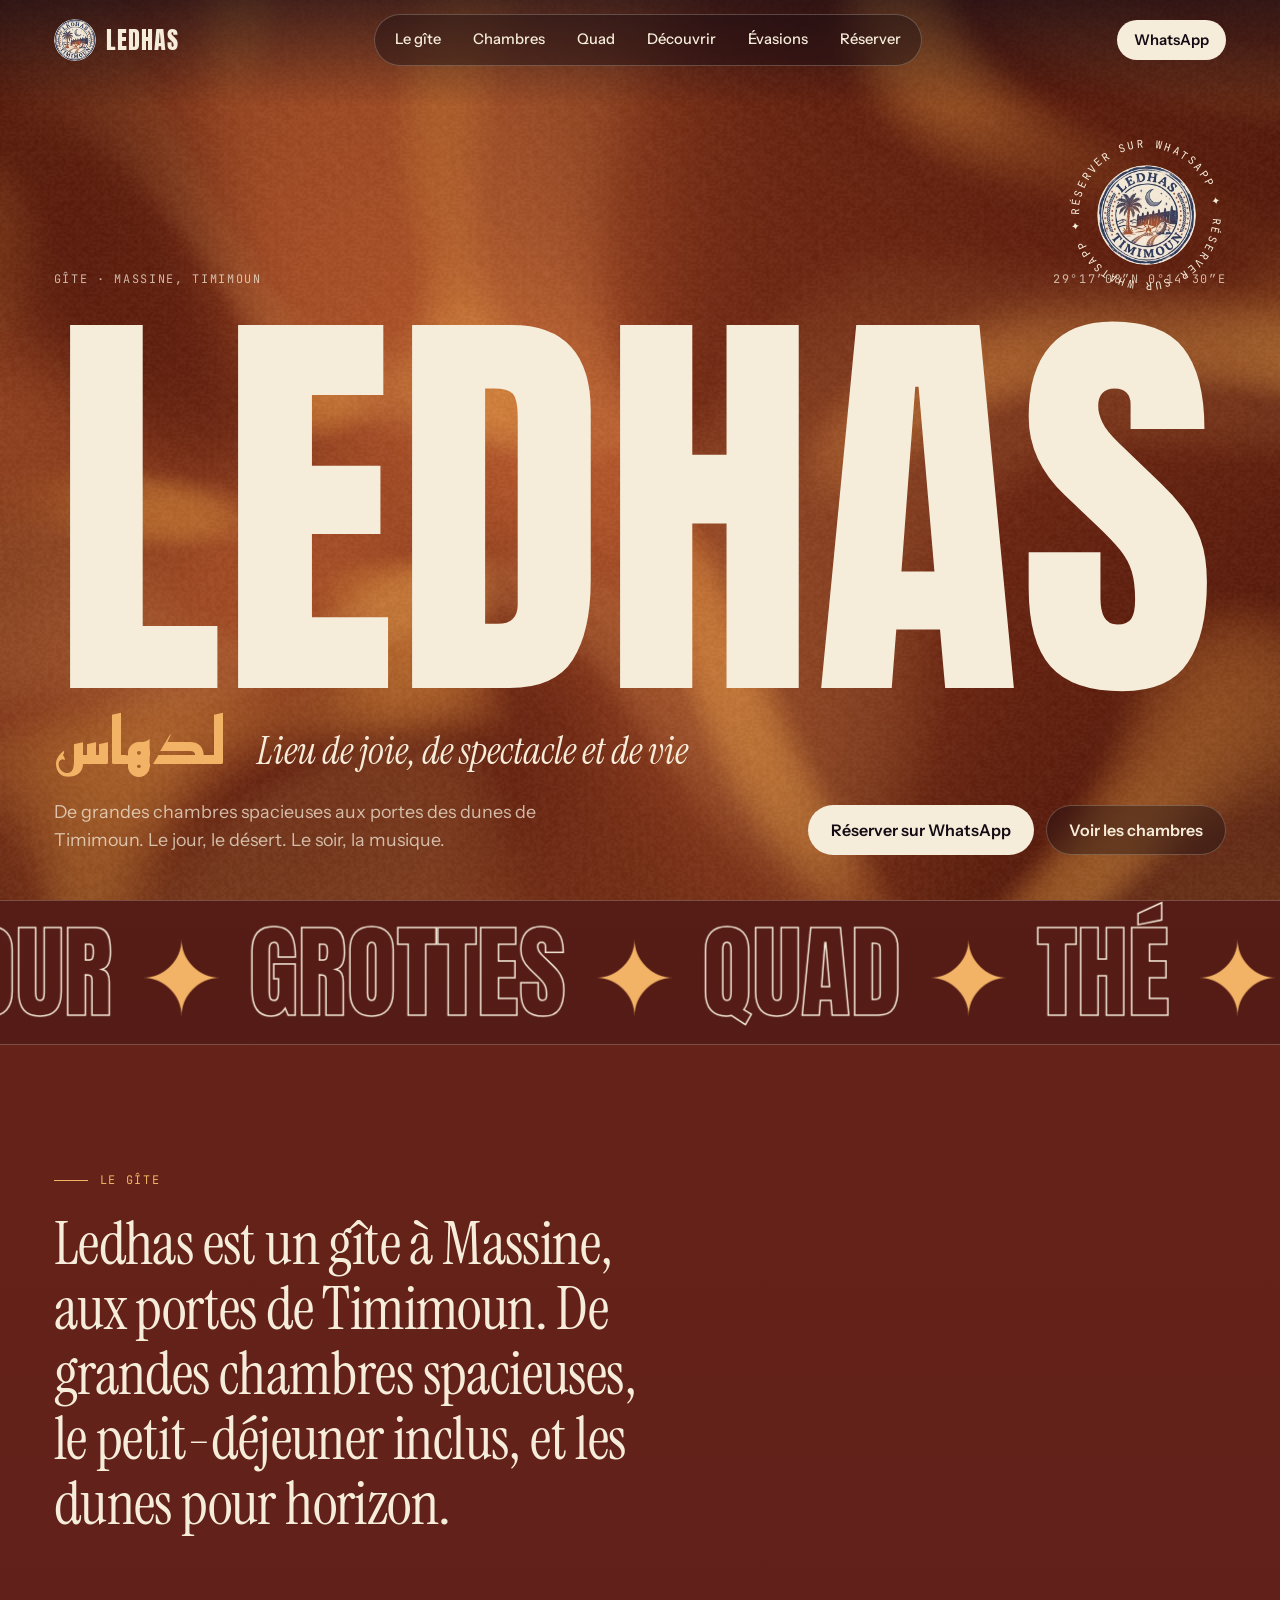
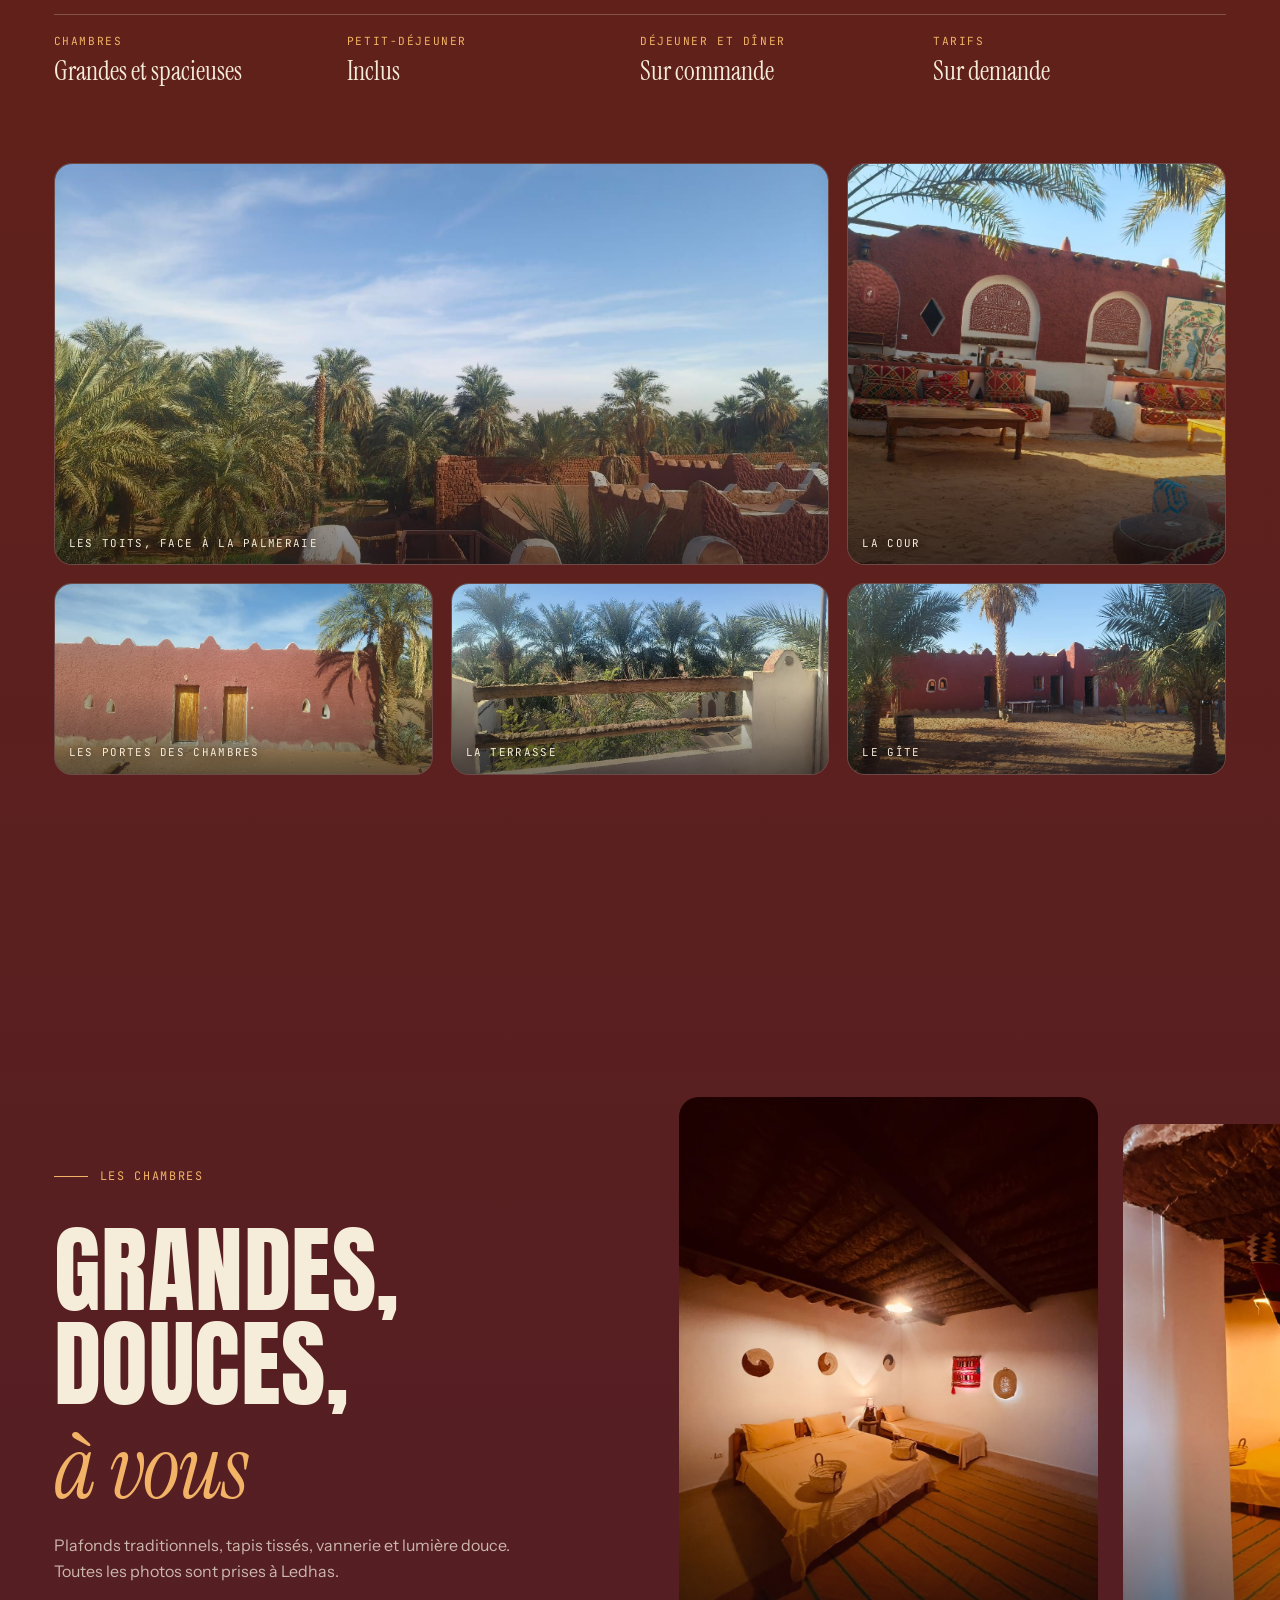
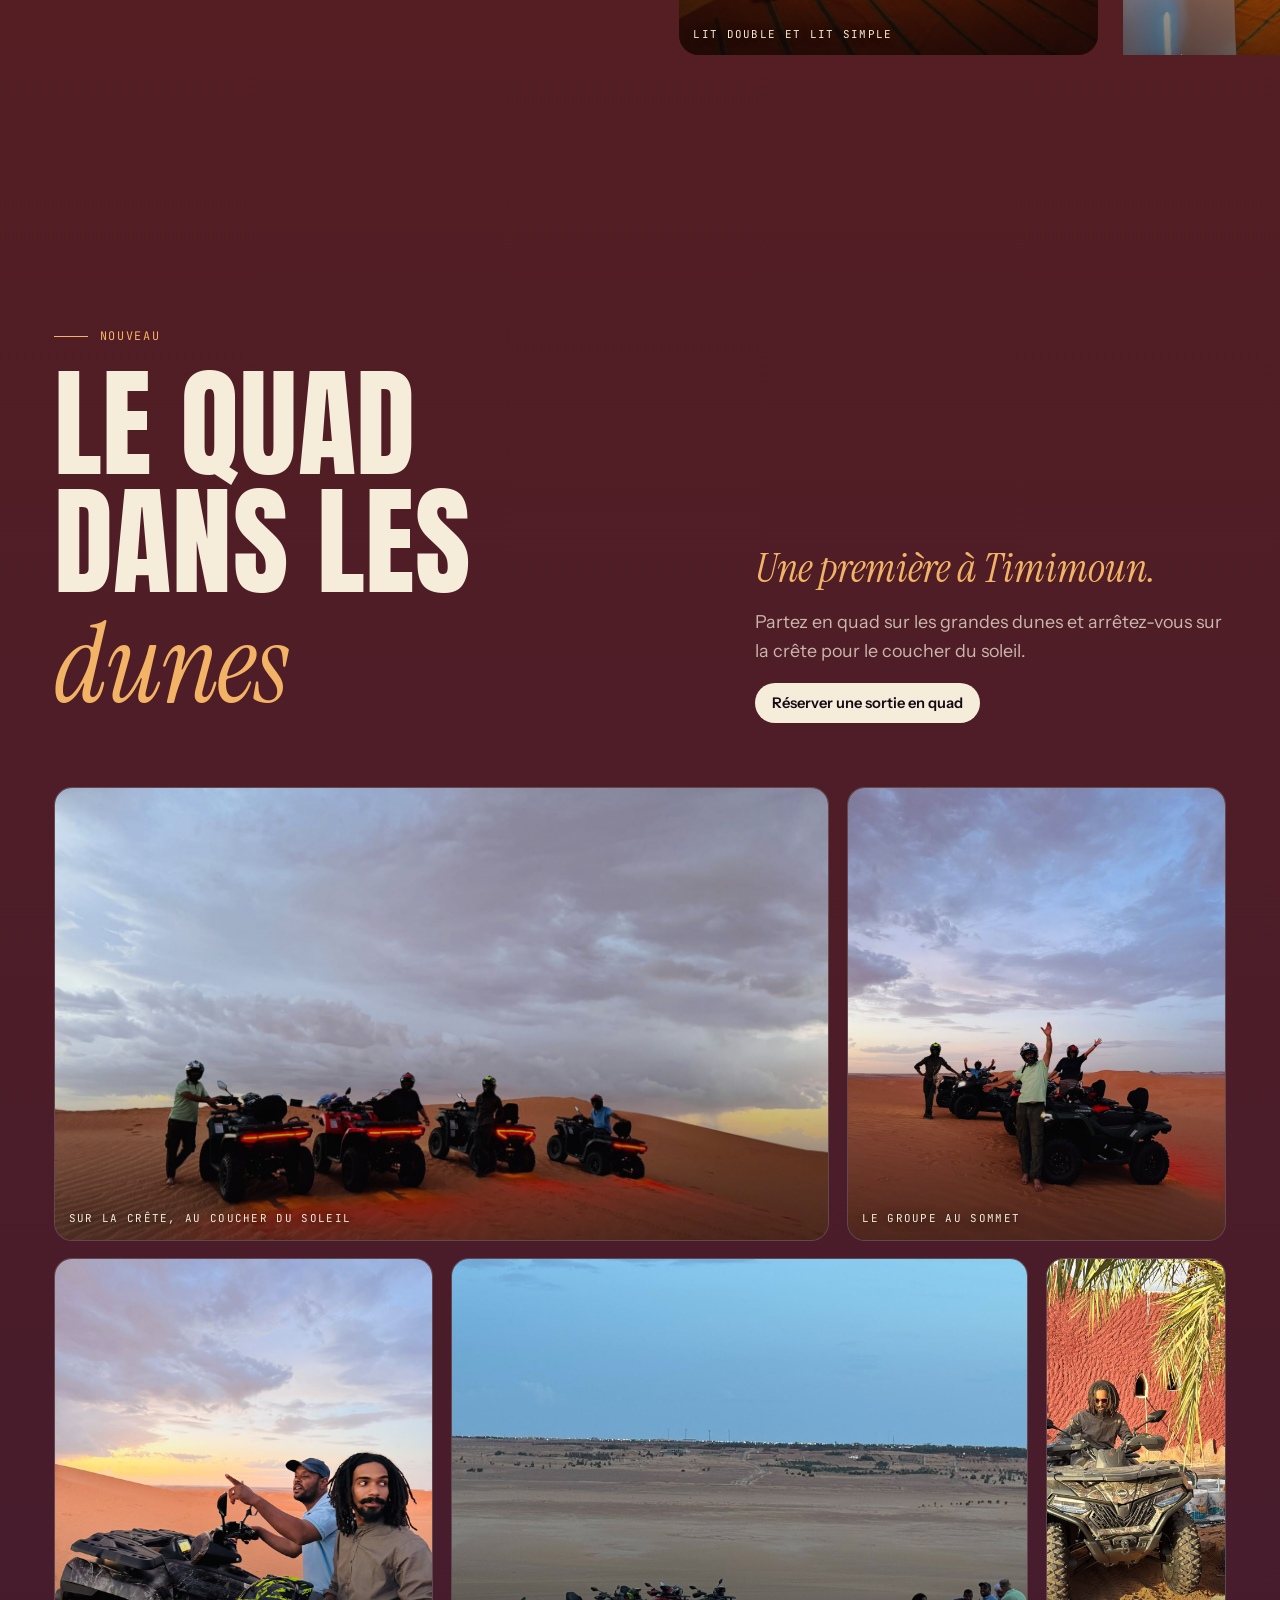
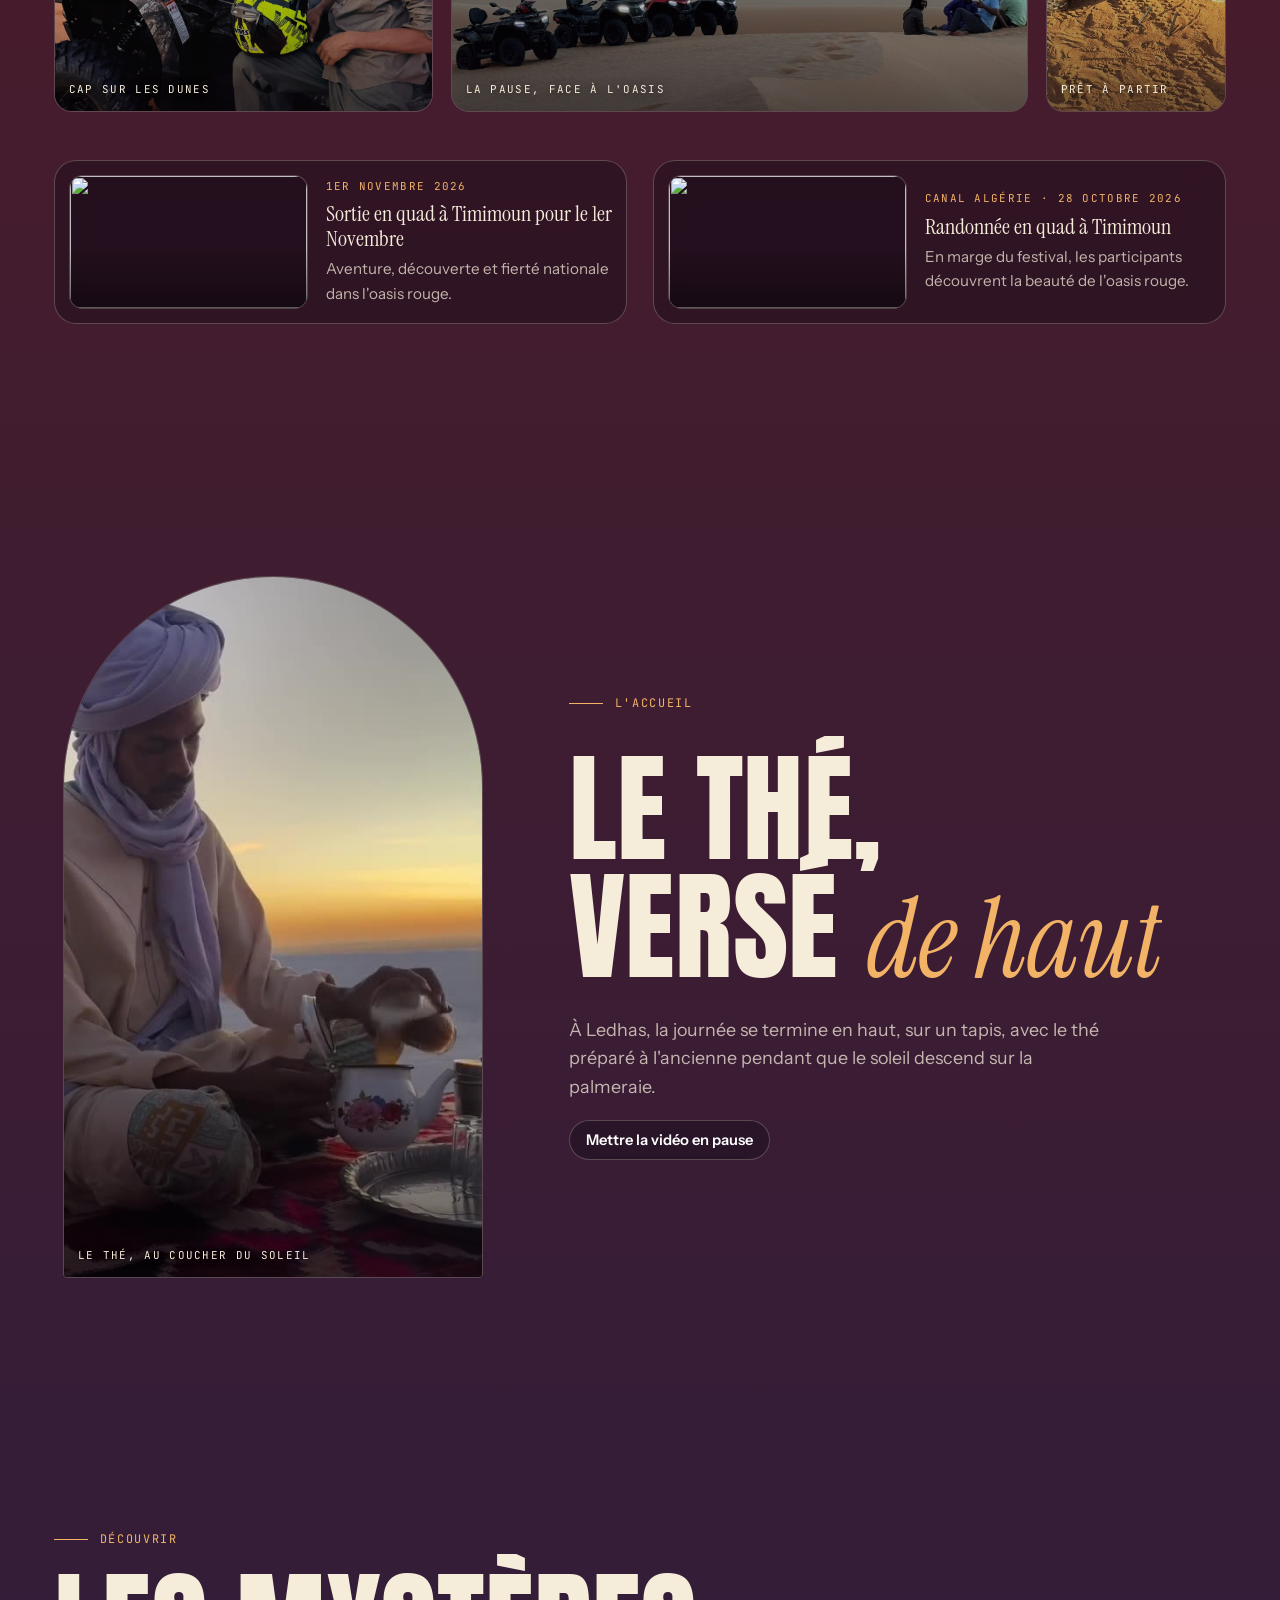
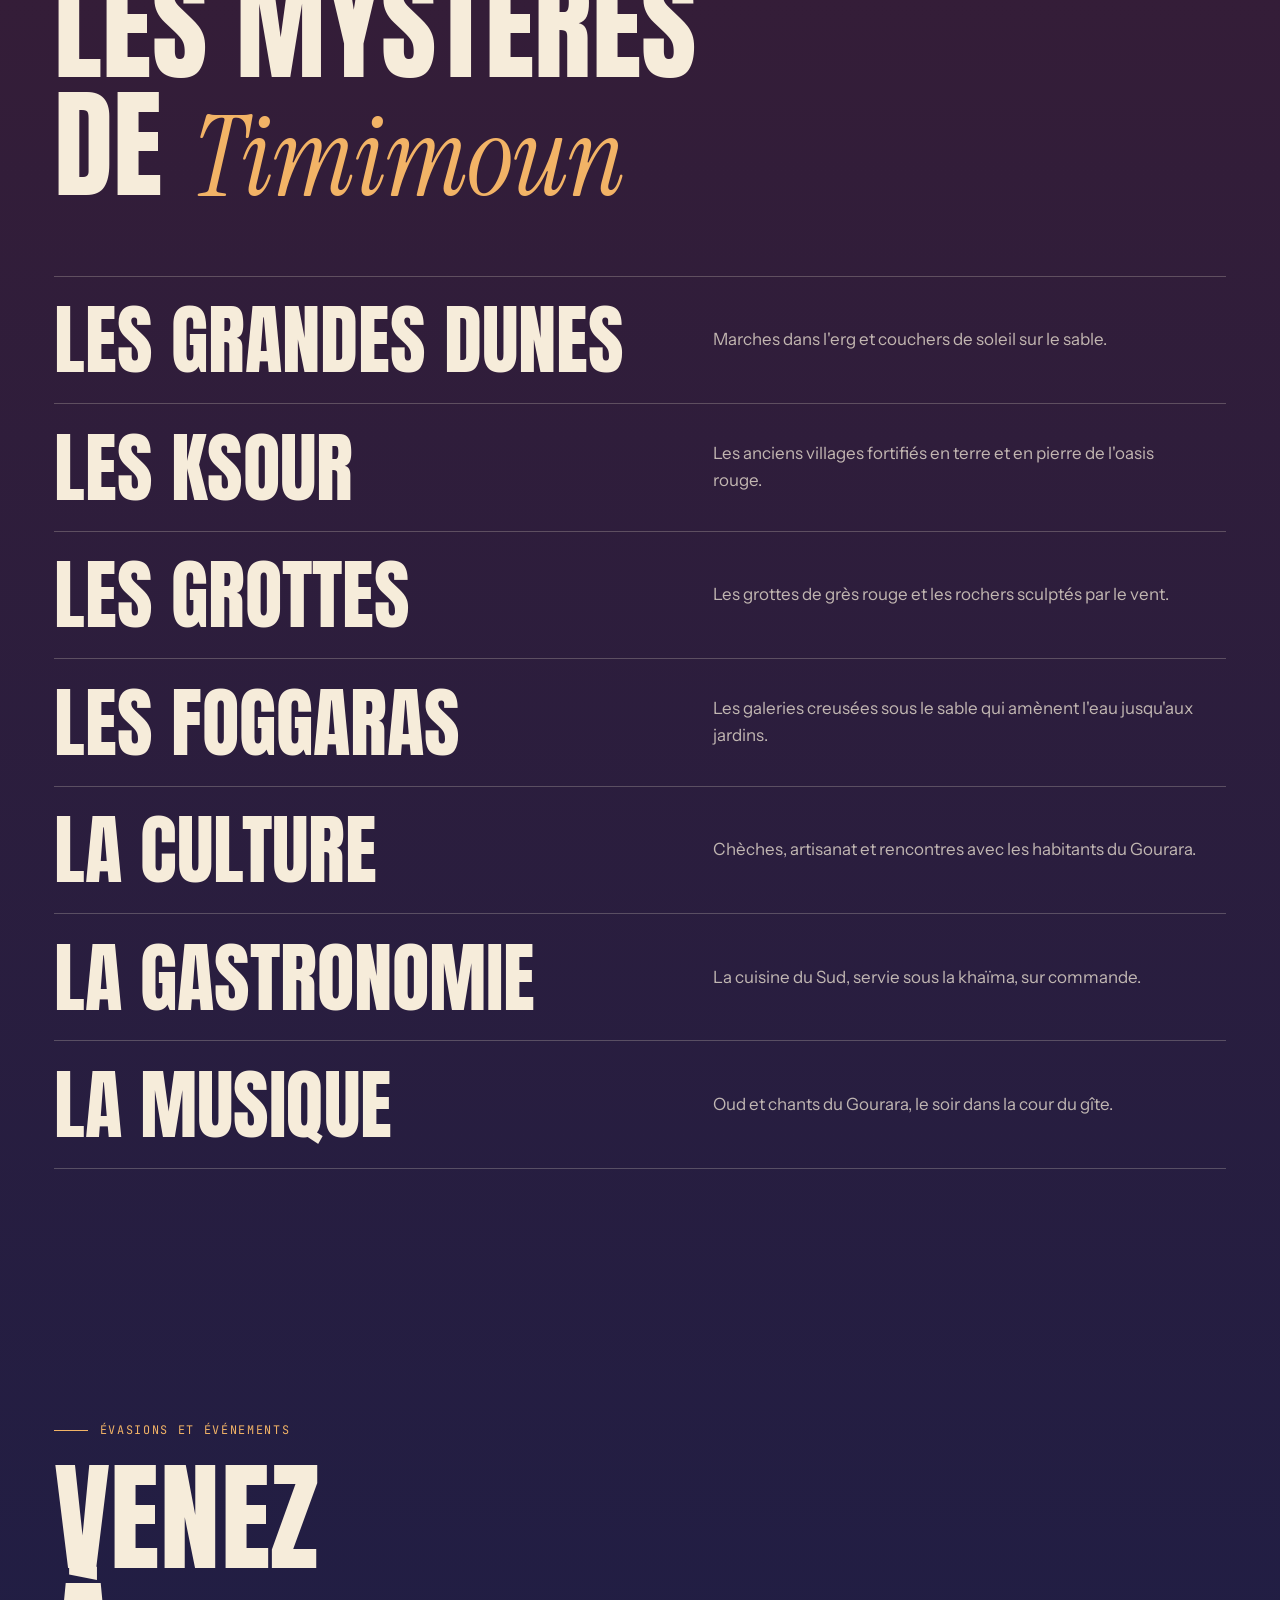
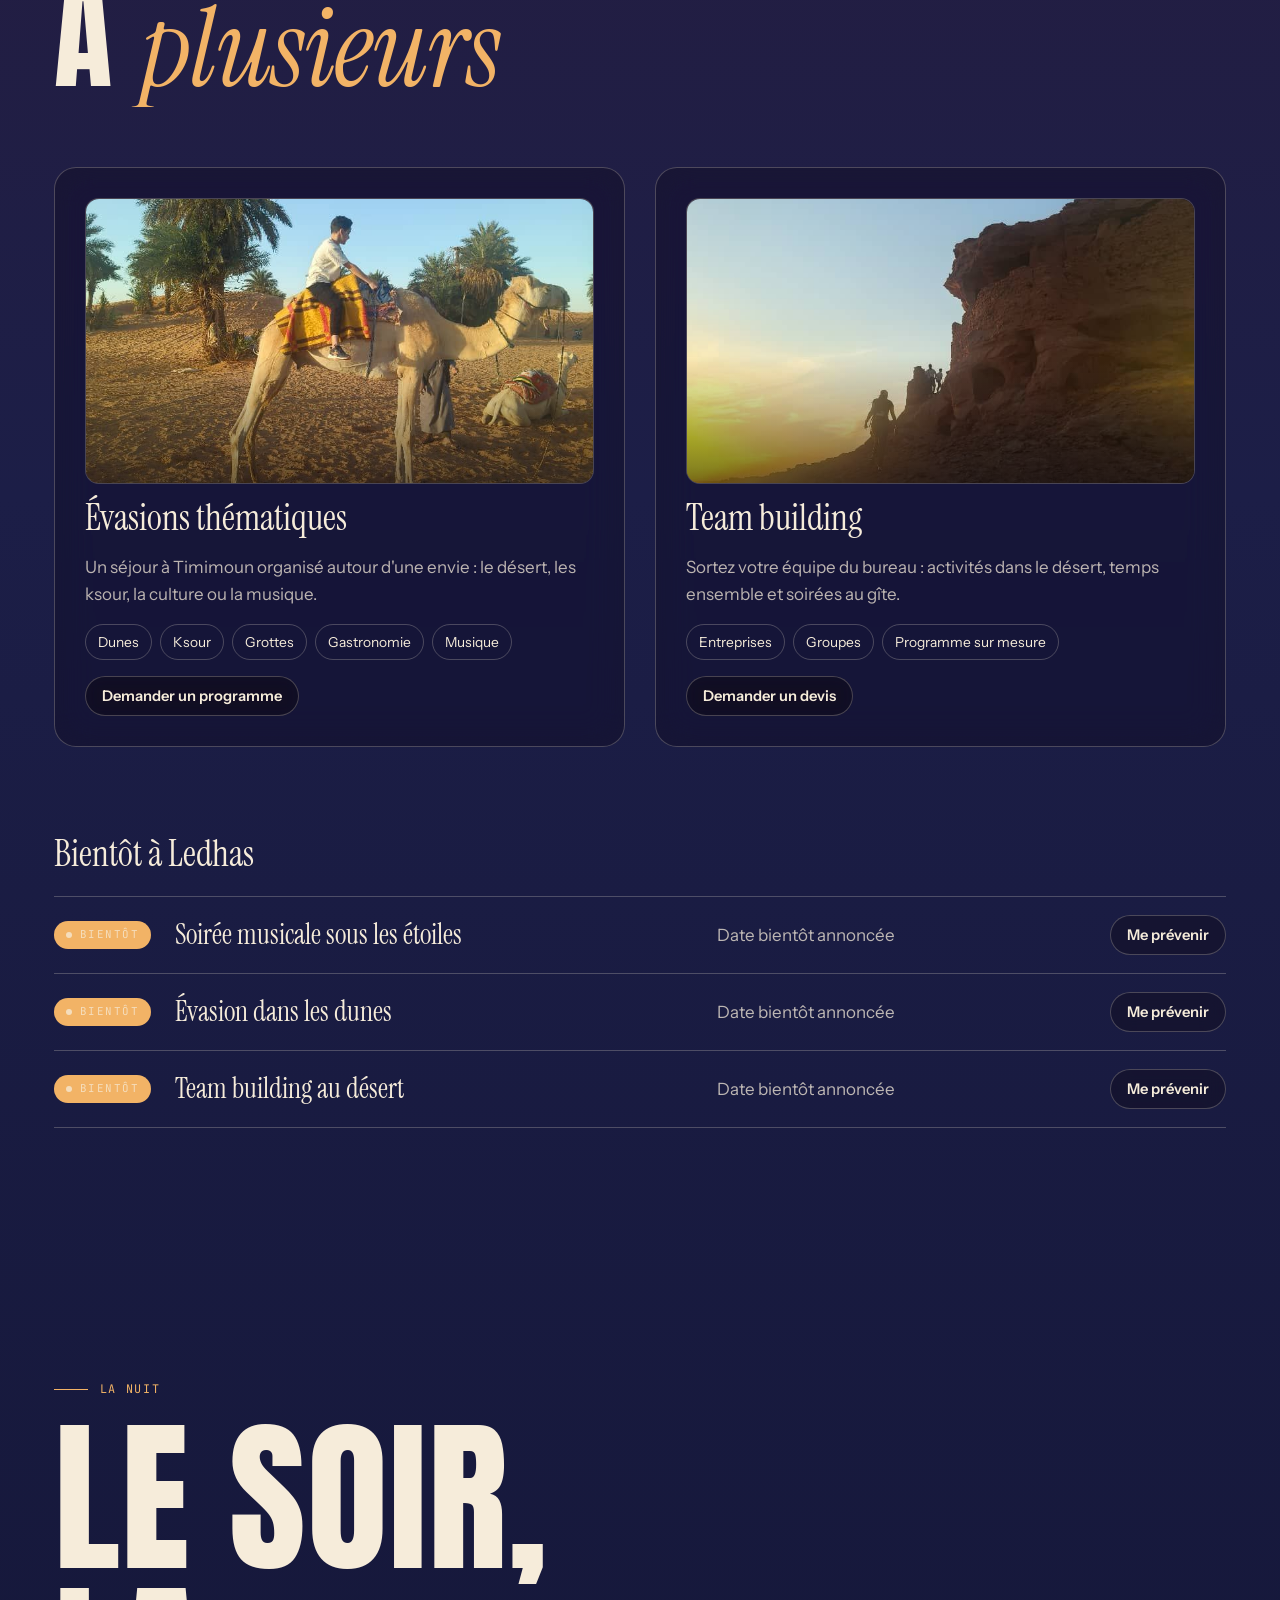
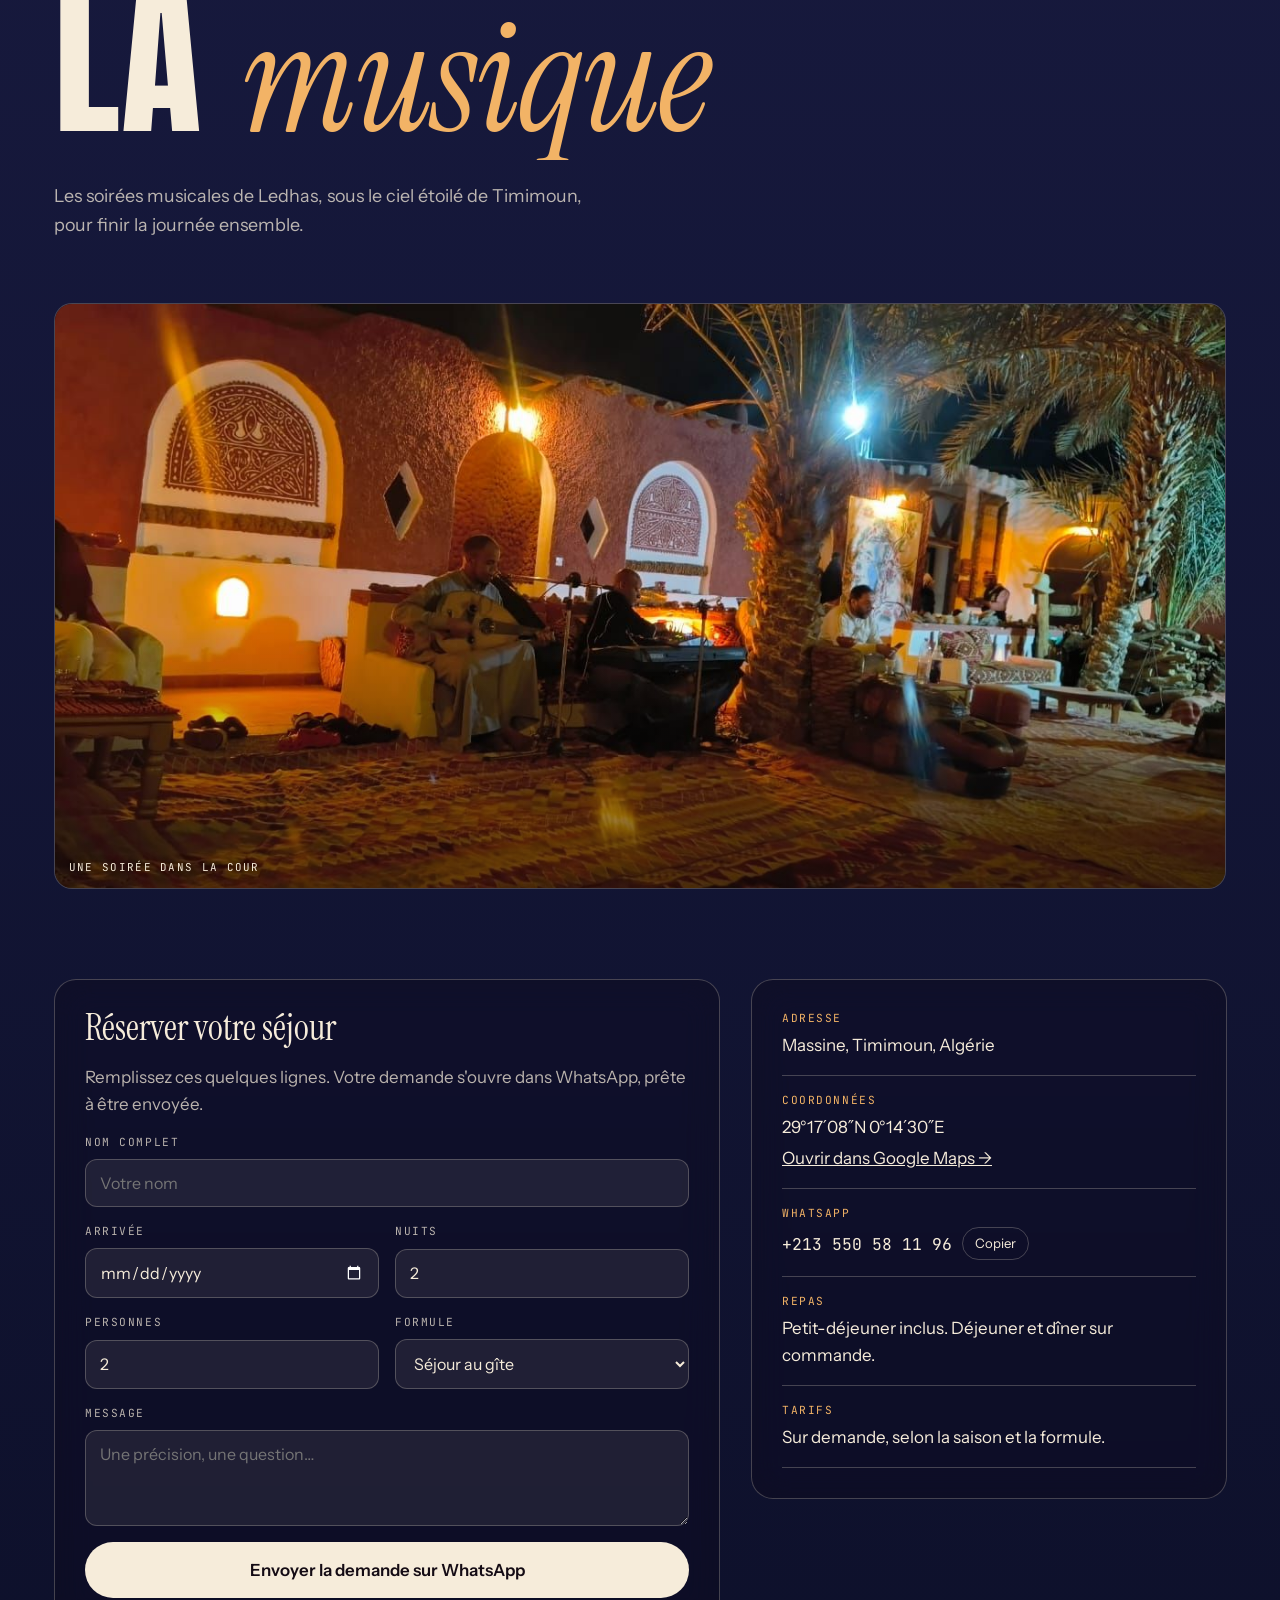
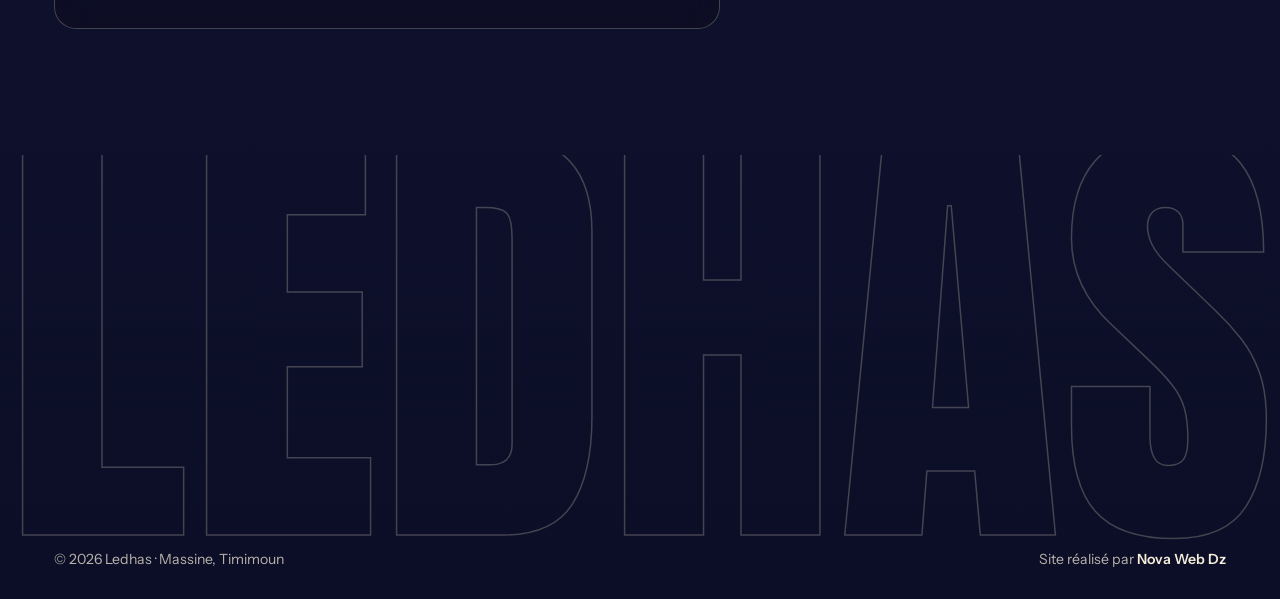
==== commit 02ec8dc7: "Room caption: woven curtain instead of rug Co-Authored-By: Claude Opus 5.5 <noreply@anthropic.com> C" ====
--- a/index.html
+++ b/index.html
@@ -333,7 +333,7 @@
           <p class="mono swipe">Glissez →</p>
         </div>
         <button class="h-card" type="button" data-full="img/chambre-large.jpg" data-cursor="Voir"><img loading="lazy" src="img/chambre-large.jpg" alt="Chambre avec un lit double et un lit simple"><span>Lit double et lit simple</span></button>
-        <button class="h-card" type="button" data-full="img/chambre-tapis.jpg" data-cursor="Voir"><img loading="lazy" src="img/chambre-tapis.jpg" alt="Chambre vue derrière un tapis tissé rouge"><span>Derrière le tapis</span></button>
+        <button class="h-card" type="button" data-full="img/chambre-tapis.jpg" data-cursor="Voir"><img loading="lazy" src="img/chambre-tapis.jpg" alt="Chambre vue derrière le rideau tissé rouge suspendu à l'entrée"><span>Derrière le rideau tissé</span></button>
         <button class="h-card" type="button" data-full="img/chambre-paniers.jpg" data-cursor="Voir"><img loading="lazy" src="img/chambre-paniers.jpg" alt="Grand lit, plafond traditionnel et paniers tressés"><span>Les paniers tressés</span></button>
         <button class="h-card" type="button" data-full="img/chambre-couloir.jpg" data-cursor="Voir"><img loading="lazy" src="img/chambre-couloir.jpg" alt="Chambre en longueur vers la porte en bois"><span>Vers la porte en bois</span></button>
         <button class="h-card" type="button" data-full="img/chambre-simple.jpg" data-cursor="Voir"><img loading="lazy" src="img/chambre-simple.jpg" alt="Lit simple, lampe et tissage rouge au mur"><span>Le coin lit simple</span></button>
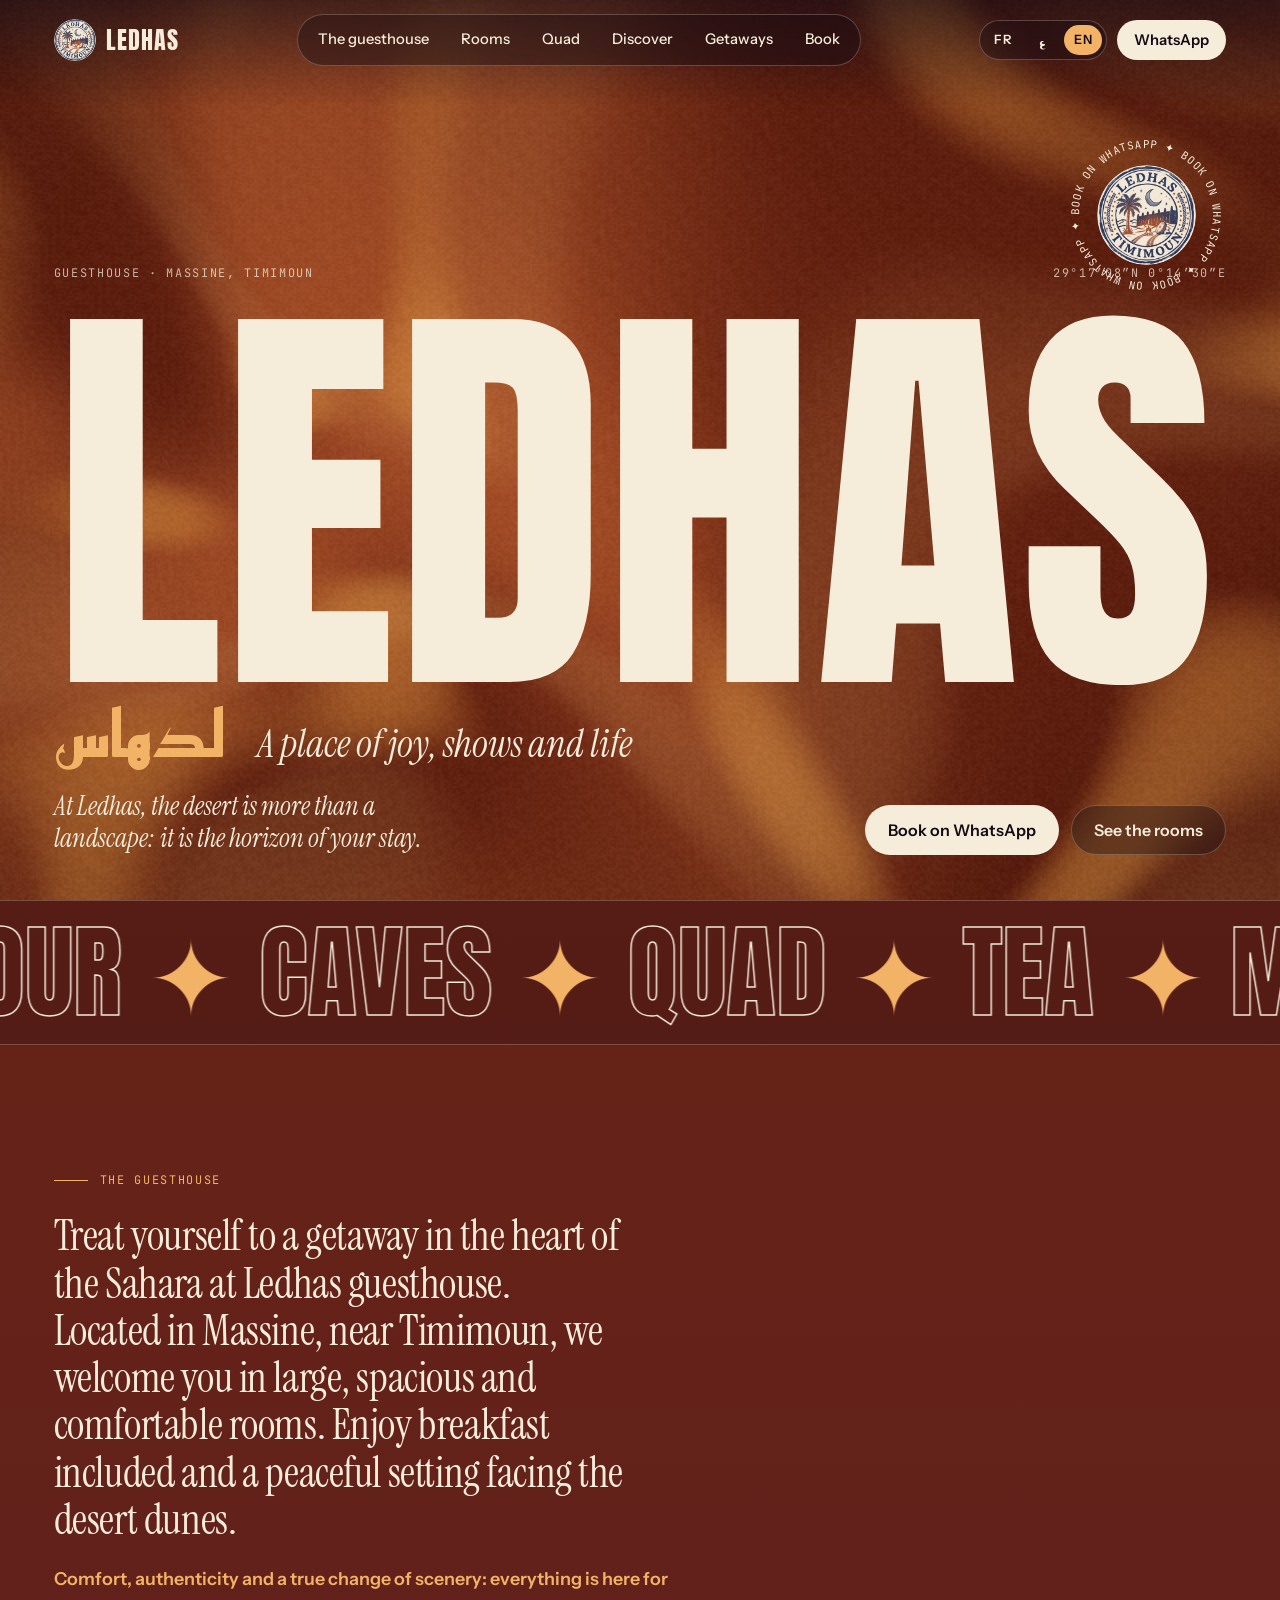
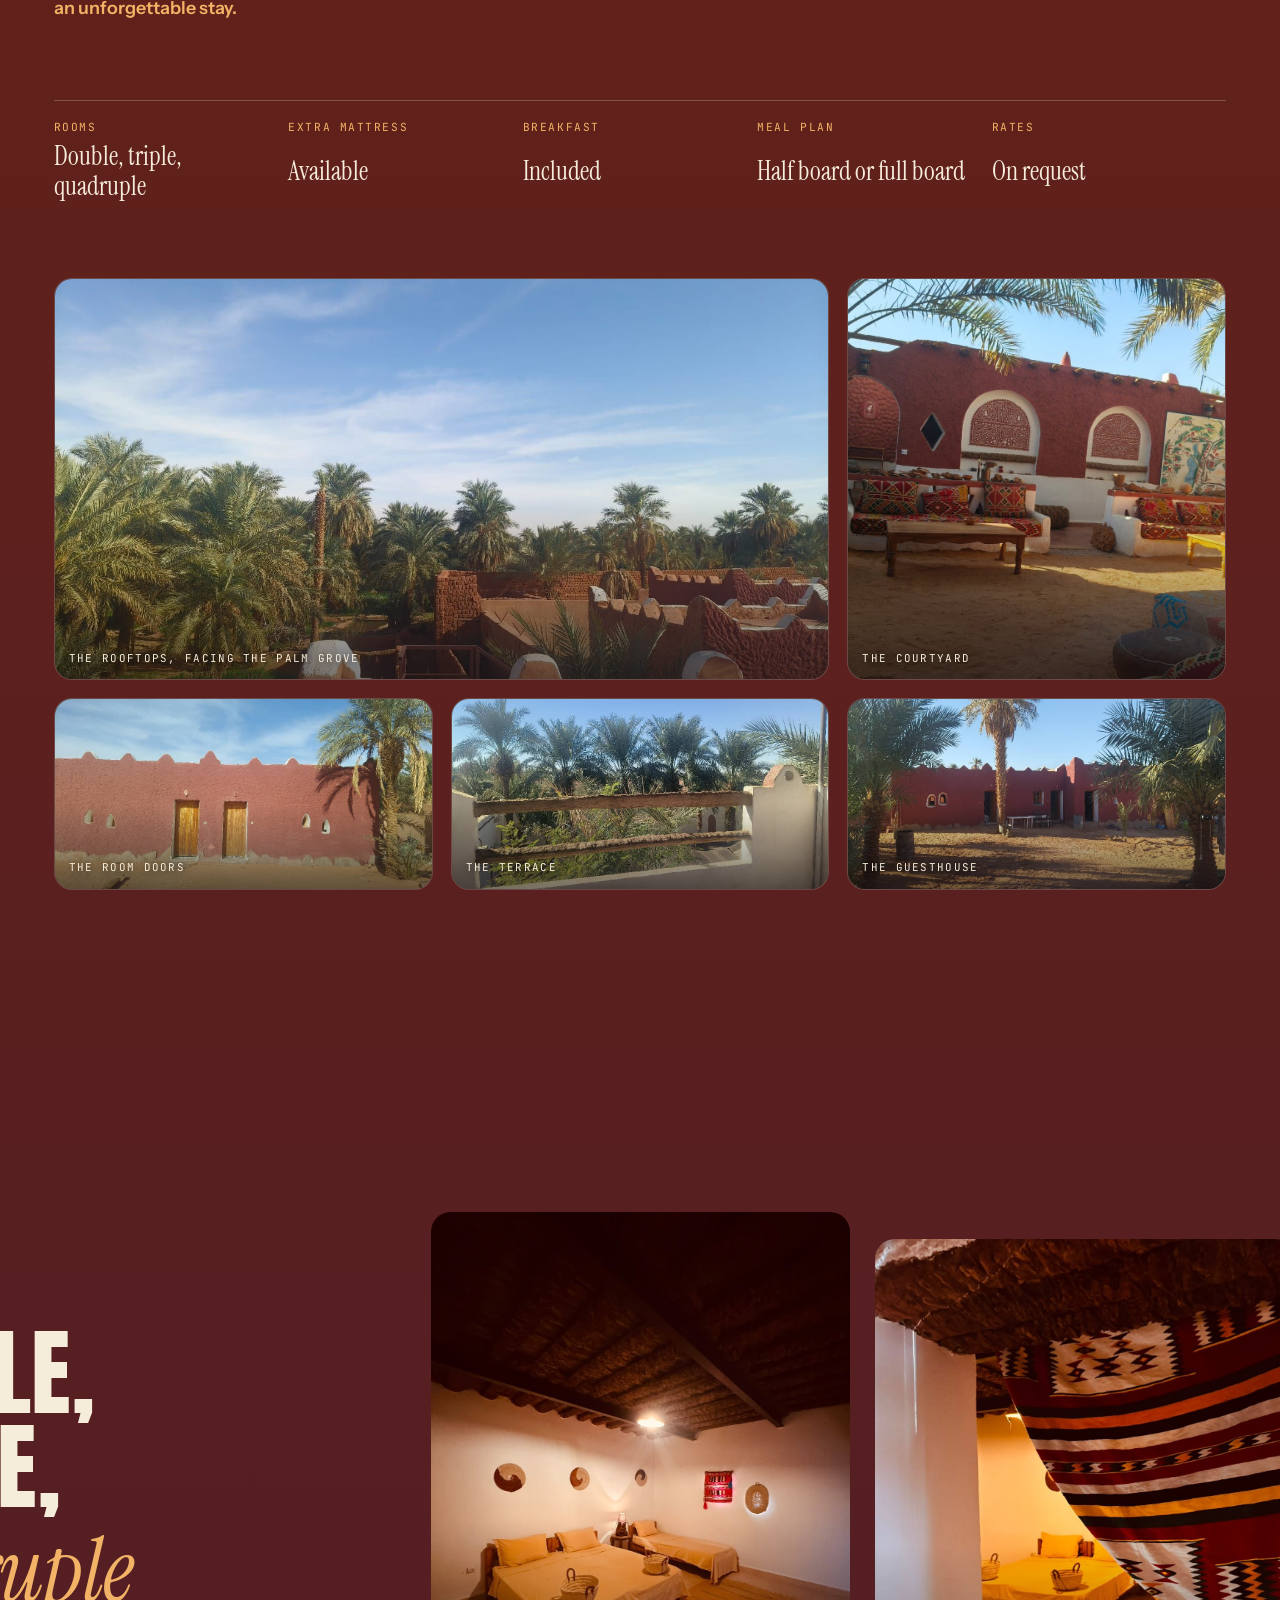
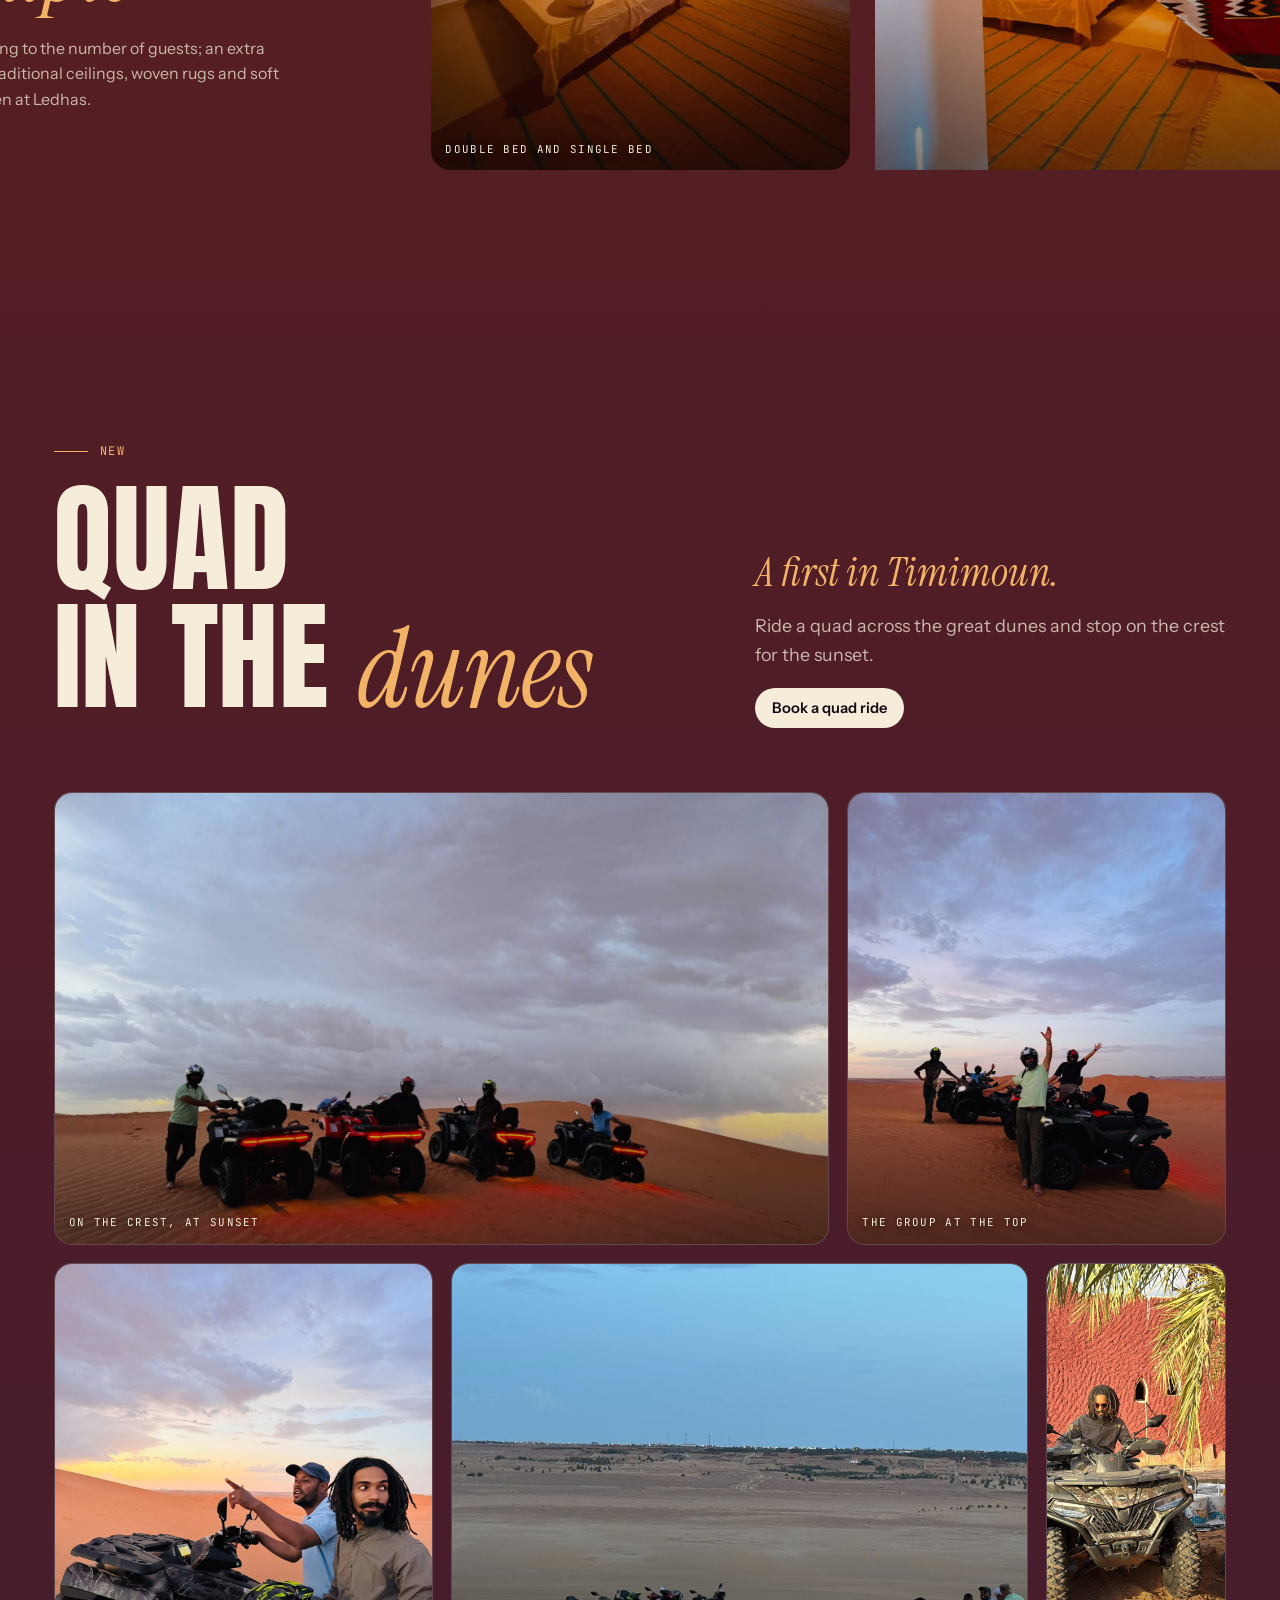
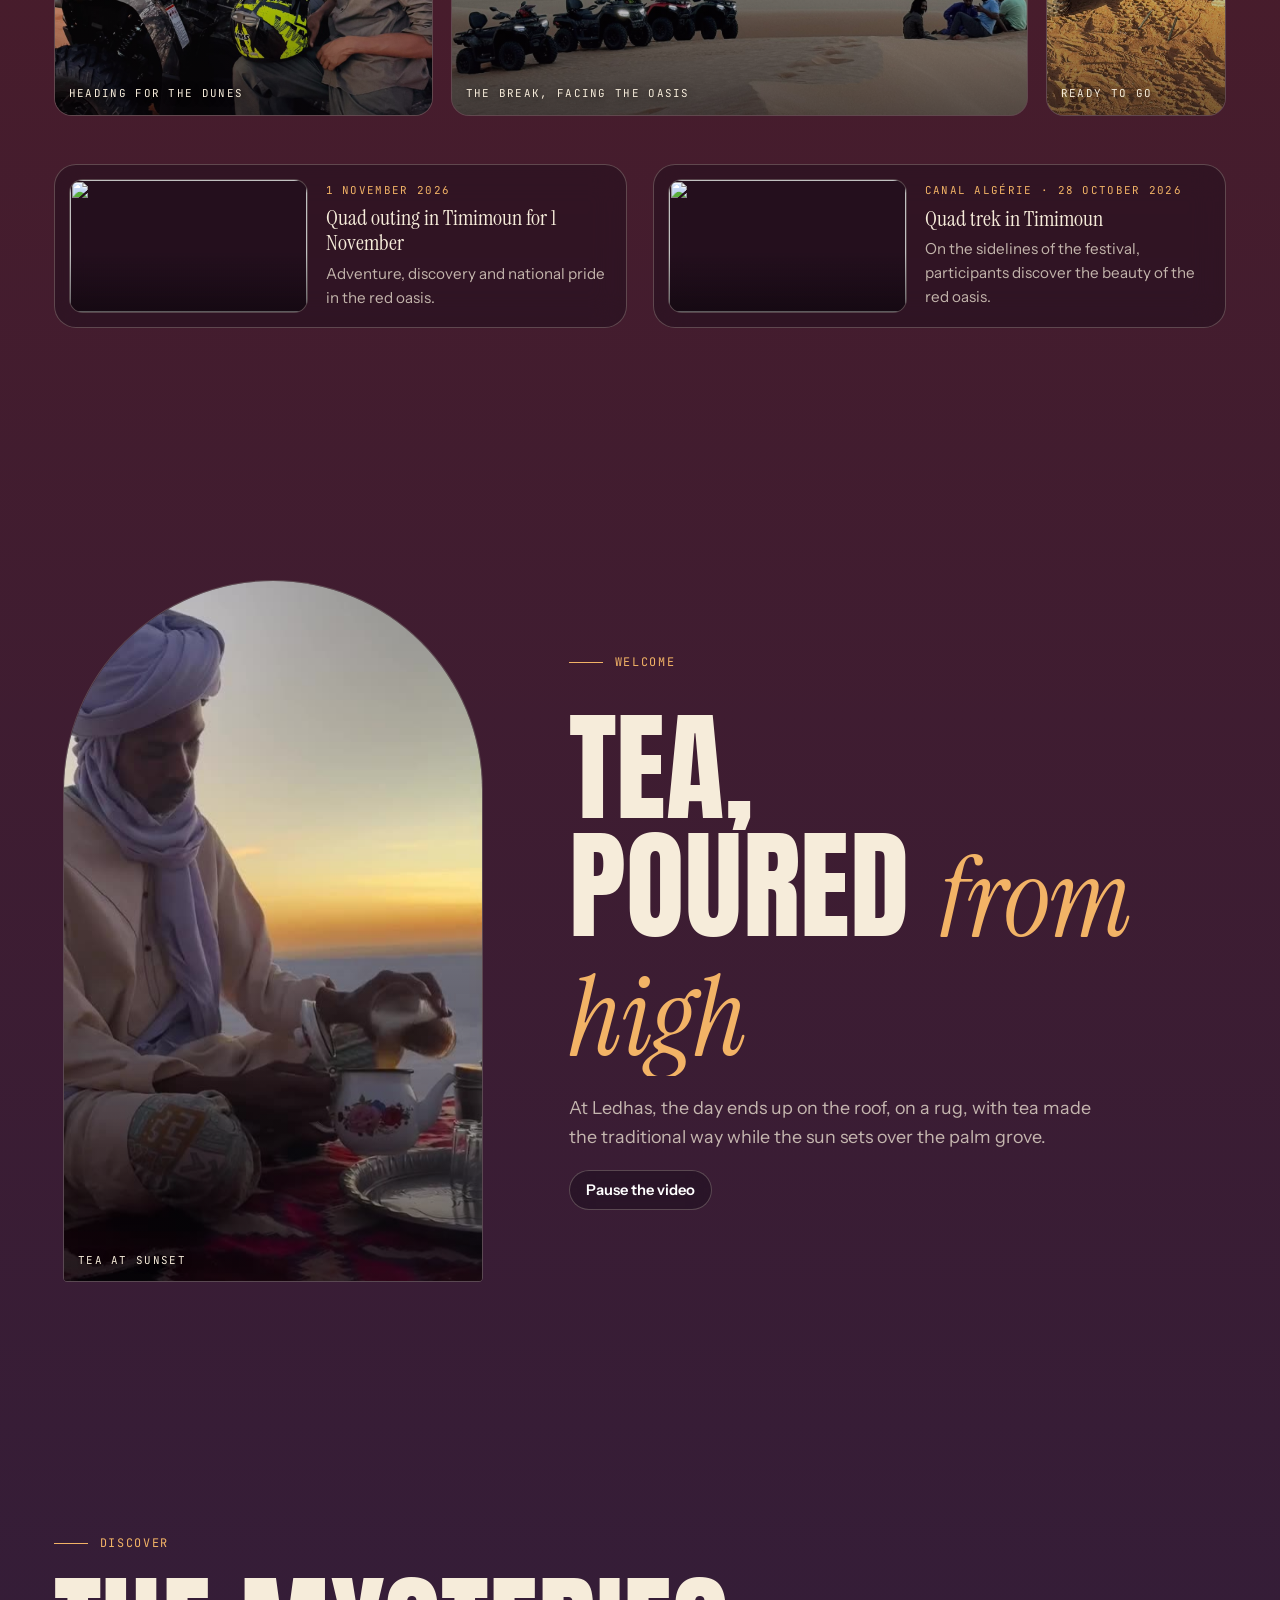
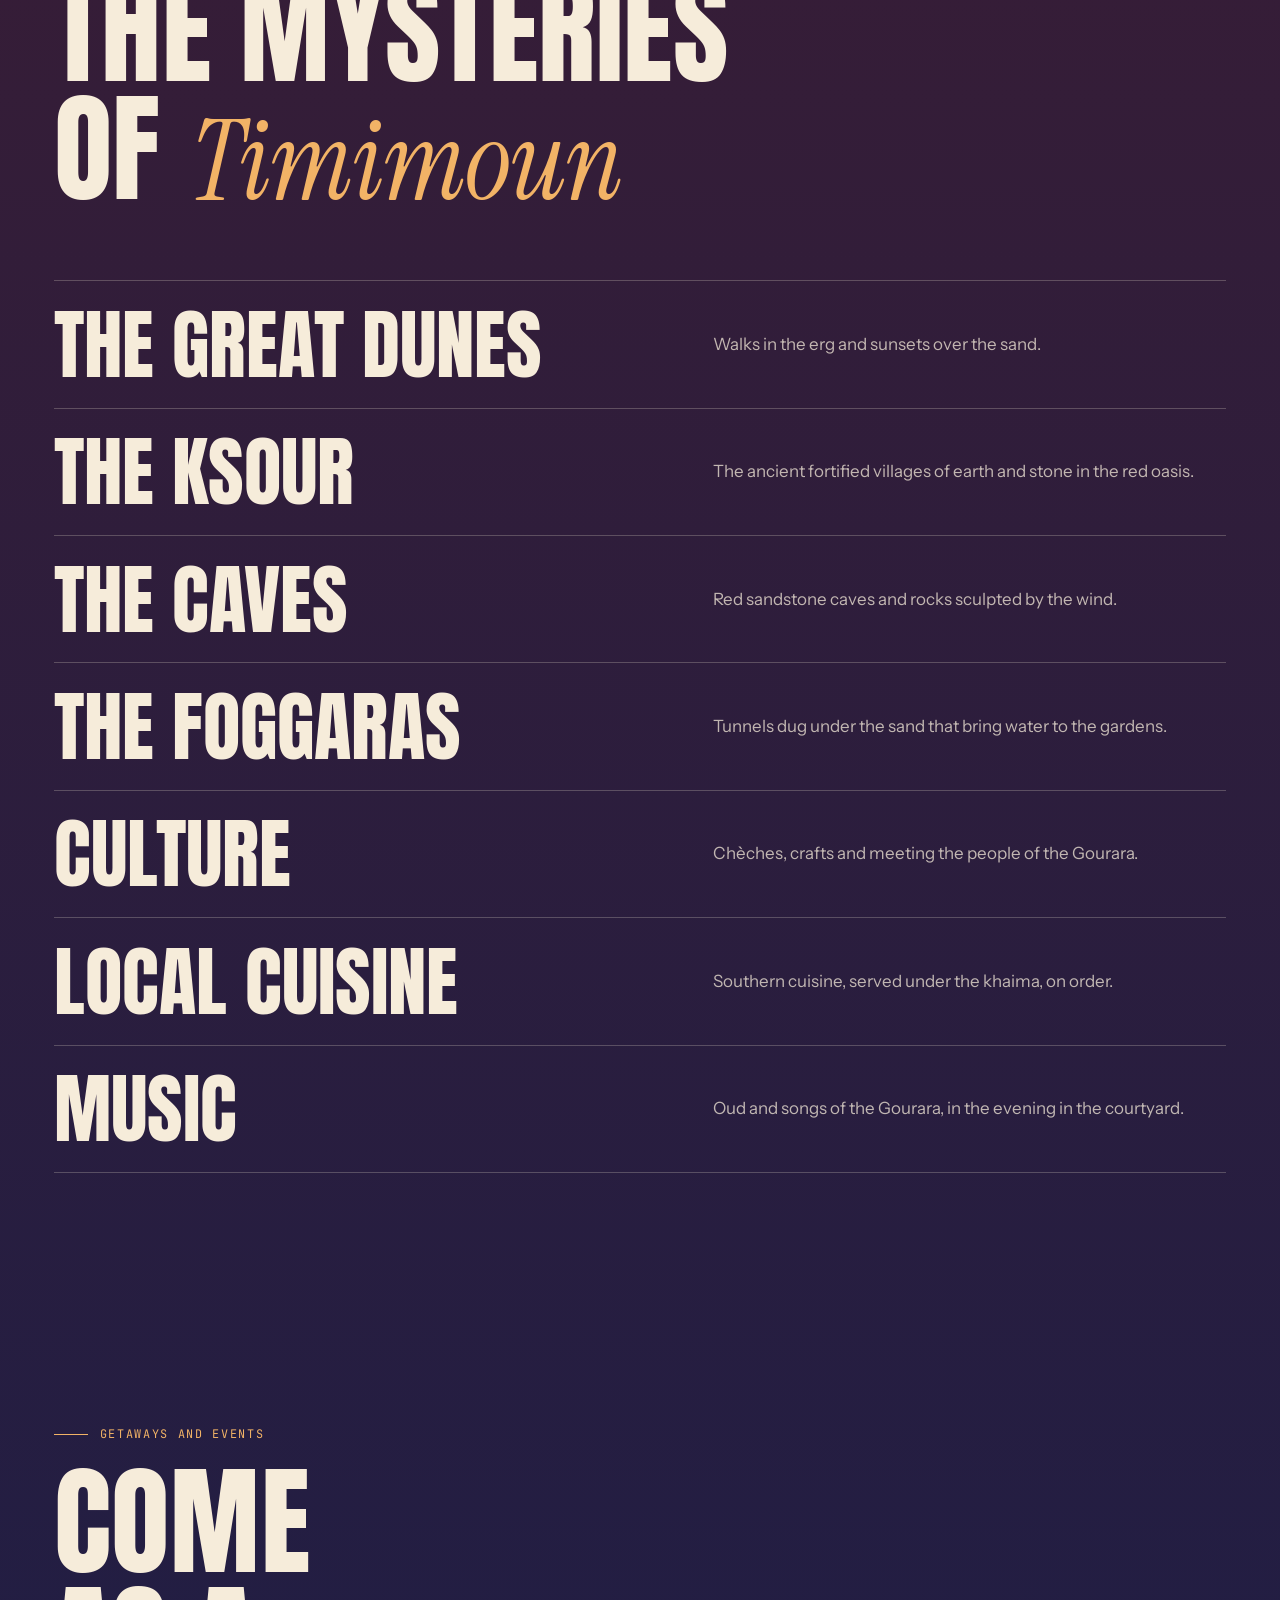
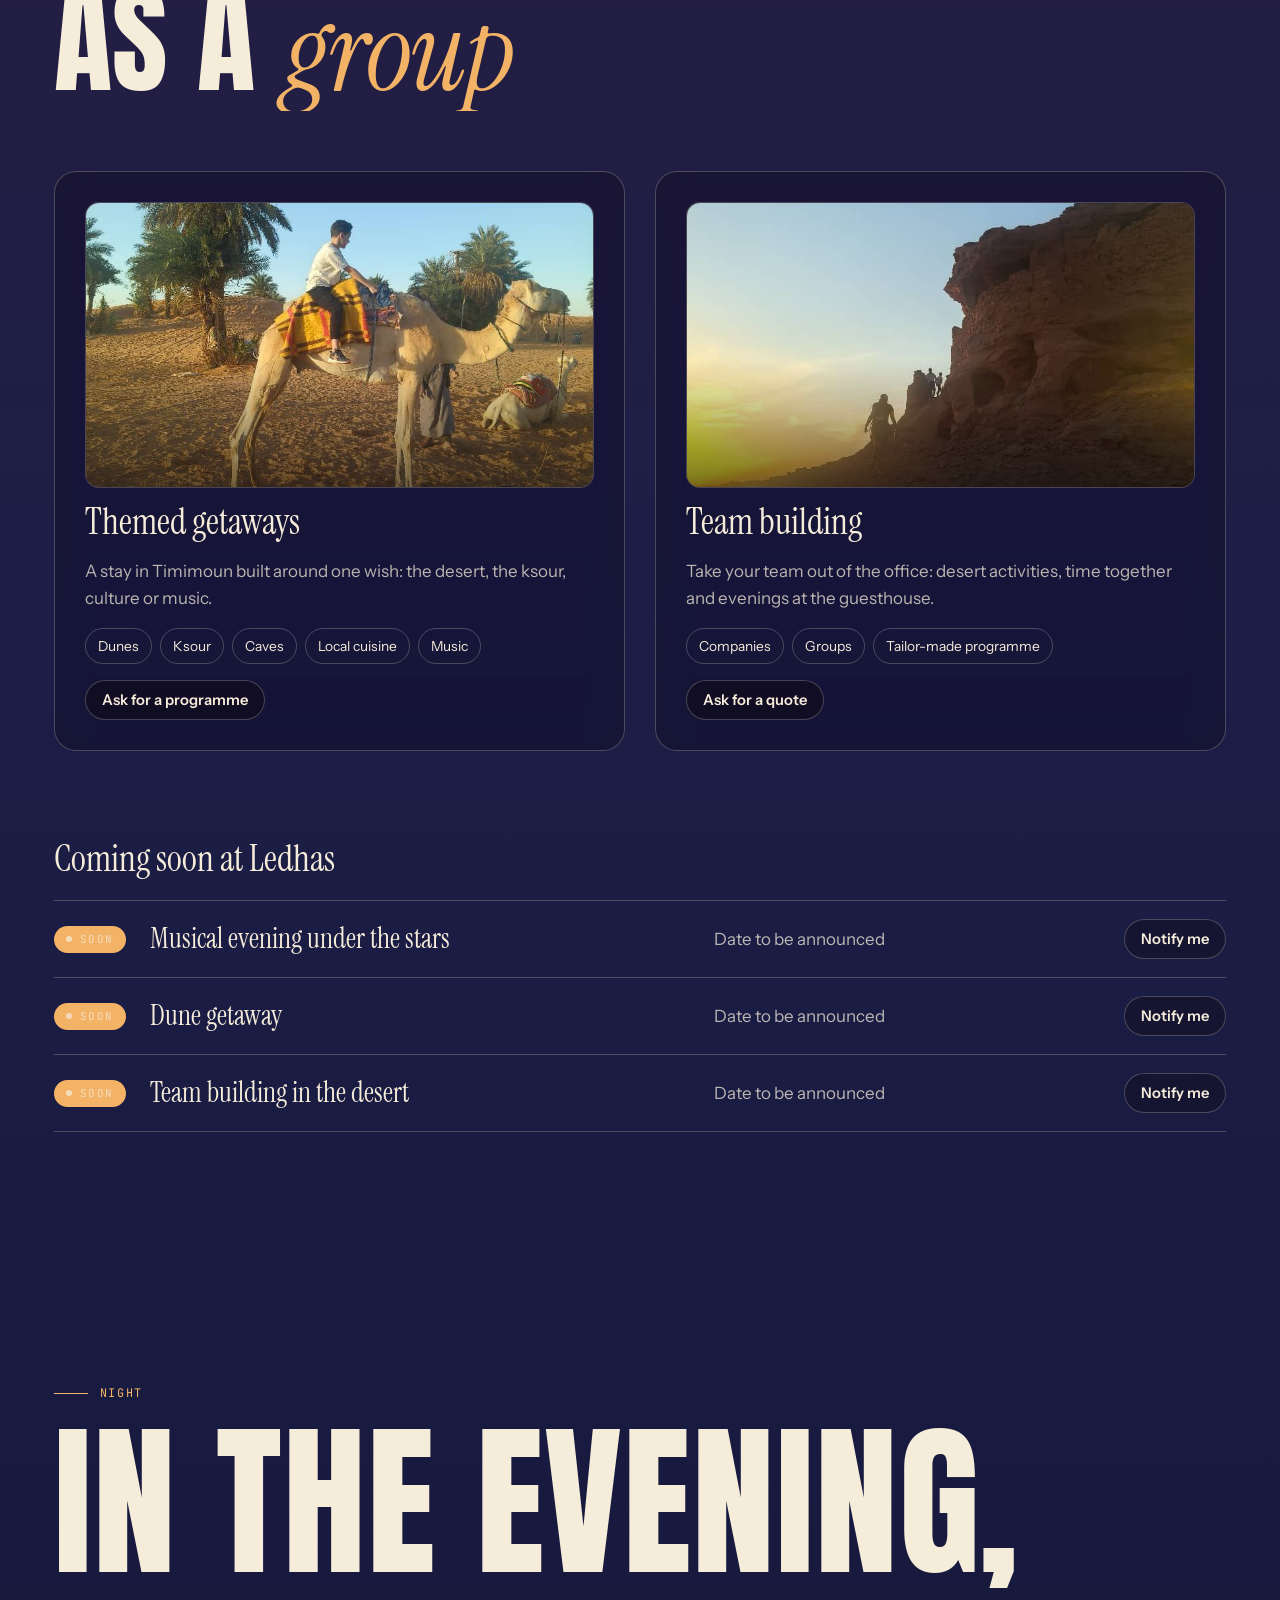
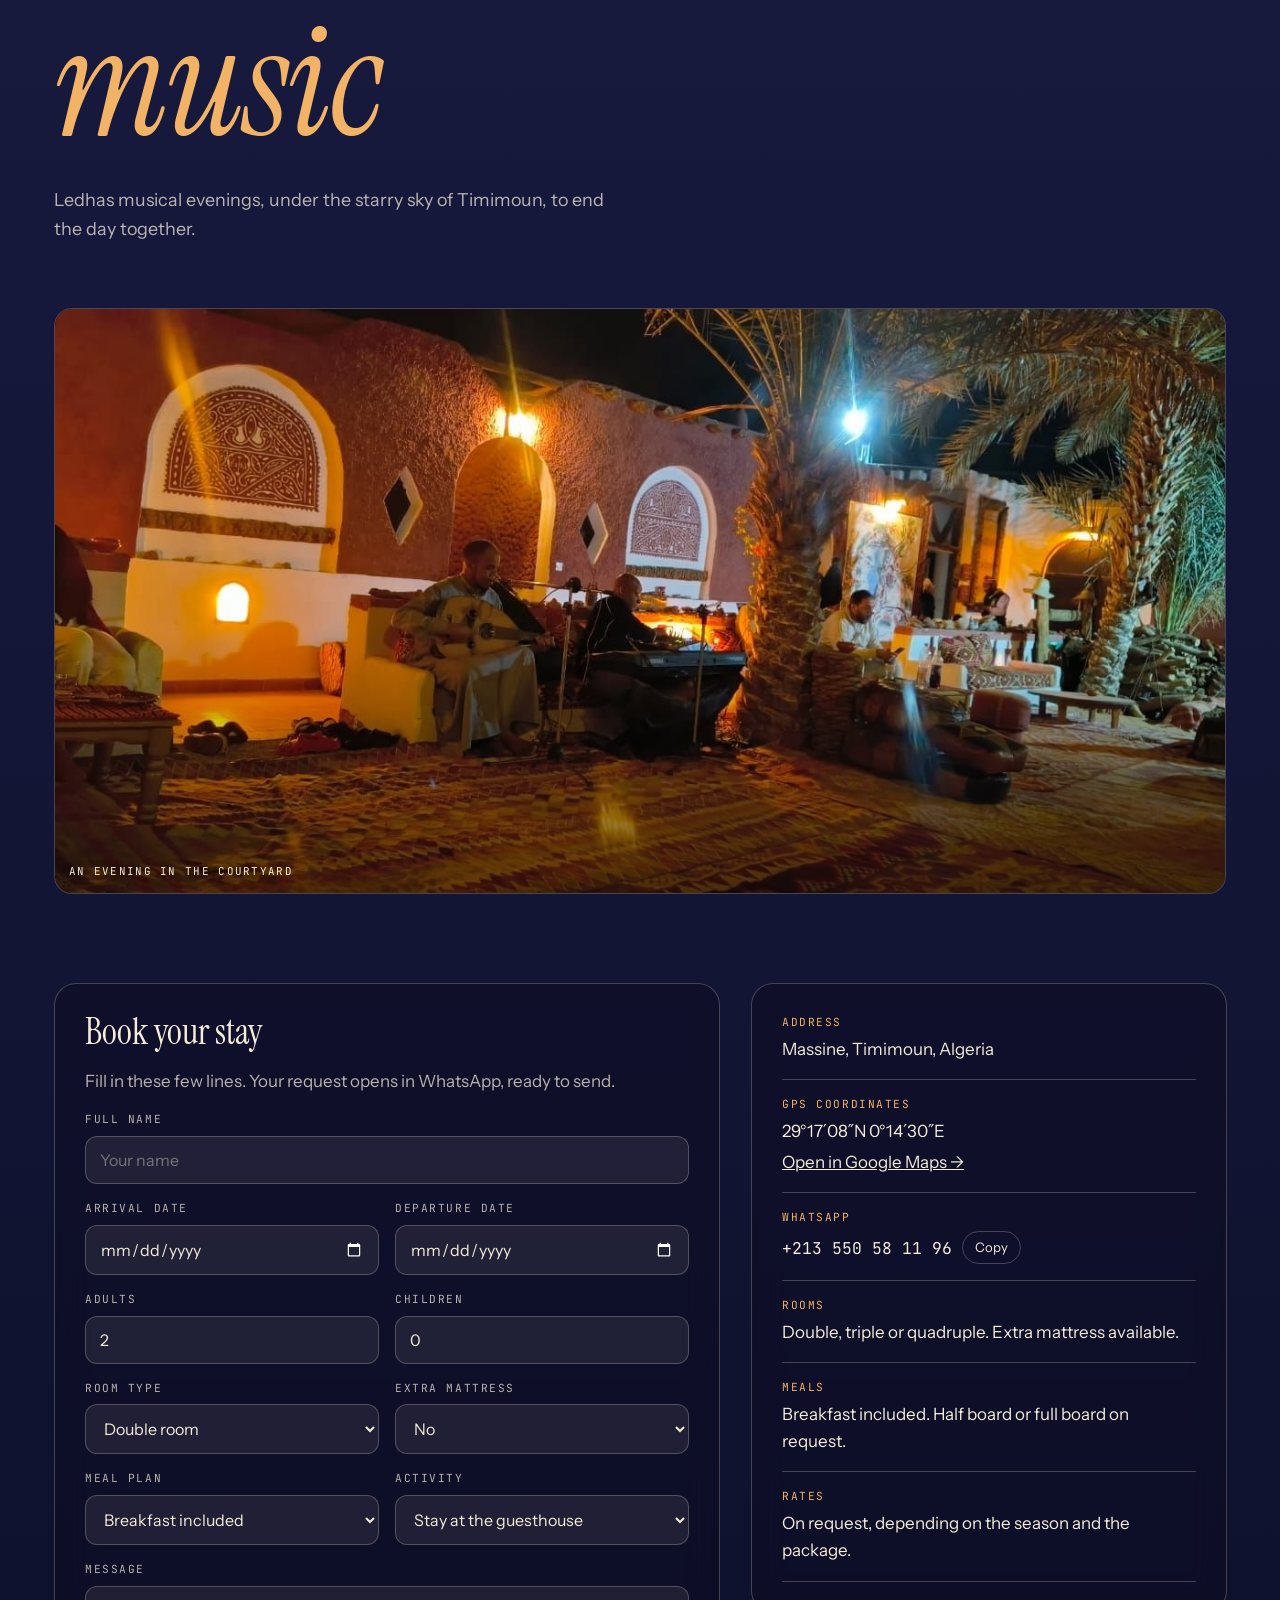
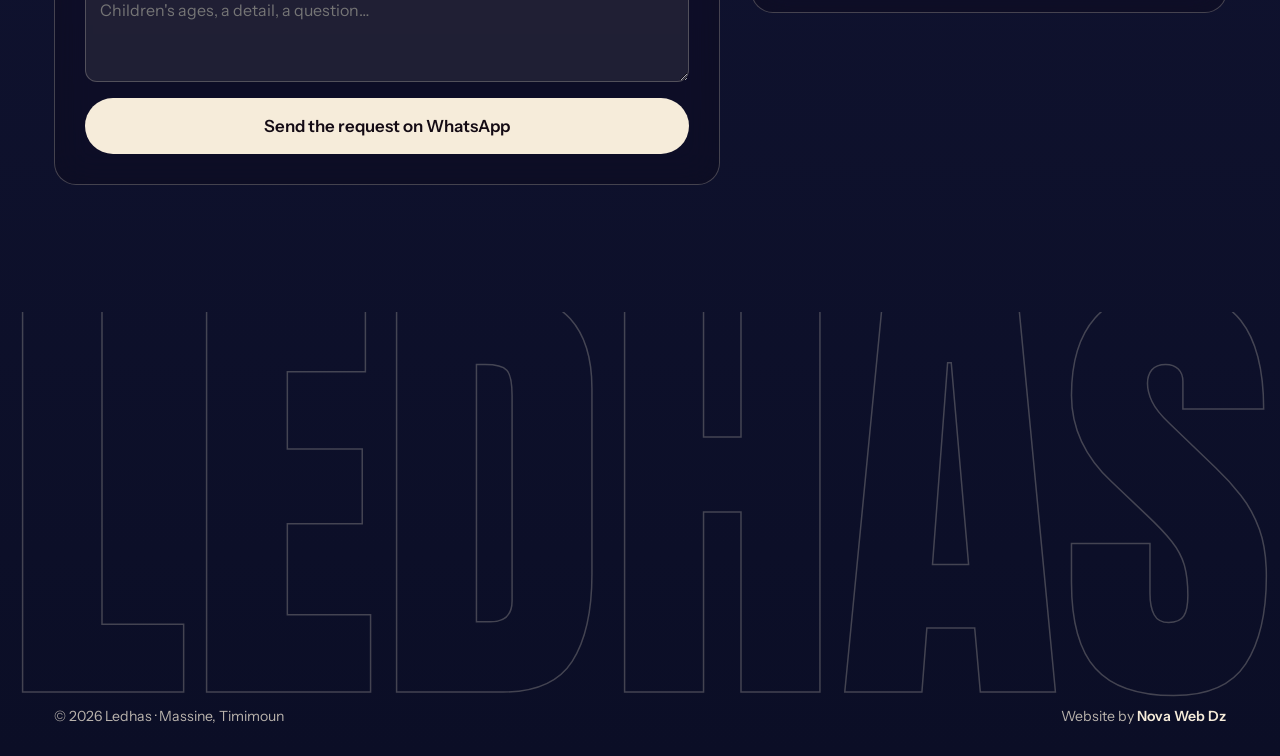
==== commit ff062cb2: "Client's welcome text, room types, new booking form, FR/AR/EN switch Co-Authored-By: Claude Opus 5.5" ====
--- a/index.html
+++ b/index.html
@@ -4,17 +4,17 @@
 <meta charset="utf-8">
 <meta name="viewport" content="width=device-width, initial-scale=1, viewport-fit=cover">
 <title>Ledhas · Gîte à Timimoun</title>
-<meta name="description" content="Ledhas, gîte à Massine, Timimoun. Grandes chambres spacieuses, quad dans les dunes, évasions thématiques, team building et soirées musicales.">
+<meta name="description" content="Ledhas, gîte à Massine, Timimoun. Chambres doubles, triples et quadruples, quad dans les dunes, évasions thématiques, team building et soirées musicales.">
 <meta name="robots" content="noindex">
 <meta name="theme-color" content="#6E2412">
 <meta property="og:title" content="Ledhas · Gîte à Timimoun">
-<meta property="og:description" content="Grandes chambres spacieuses à Massine, Timimoun. Quad dans les dunes, évasions thématiques et soirées musicales.">
+<meta property="og:description" content="Chambres doubles, triples et quadruples à Massine, Timimoun. Quad dans les dunes, évasions thématiques et soirées musicales.">
 <meta property="og:image" content="img/patio.jpg">
 <link rel="icon" type="image/png" href="logo/favicon-64.png">
 <link rel="apple-touch-icon" href="logo/apple-touch-icon.png">
 <link rel="preconnect" href="https://fonts.googleapis.com">
 <link rel="preconnect" href="https://fonts.gstatic.com" crossorigin>
-<link rel="stylesheet" href="https://fonts.googleapis.com/css2?family=Anton&family=Instrument+Sans:wght@400;500;600&family=Instrument+Serif:ital@0;1&family=JetBrains+Mono:wght@400;500&family=Reem+Kufi:wght@500;700&display=swap">
+<link rel="stylesheet" href="https://fonts.googleapis.com/css2?family=Anton&family=Instrument+Sans:wght@400;500;600&family=Instrument+Serif:ital@0;1&family=JetBrains+Mono:wght@400;500&family=Reem+Kufi:wght@500;700&family=IBM+Plex+Sans+Arabic:wght@400;500;600&display=swap">
 <style>
 /* Layout: one live shader sky behind everything; oversized condensed type, a pinned horizontal room gallery, hover-driven lists */
 :root{
@@ -258,6 +258,40 @@
 #viewerClose{position:absolute;top:10px;right:10px;width:40px;height:40px;border-radius:50%;border:0;background:rgba(0,0,0,.55);color:#fff;font-size:1.5rem;cursor:pointer}
 @media (max-width:640px){.band{padding-block:clamp(72px,11vh,110px)}.hero-in{padding-top:214px}}
 @media (prefers-reduced-motion:reduce){*{animation:none!important;transition:none!important}.intro{display:none}}
+.nav-end{display:flex;align-items:center;gap:10px}
+.lang{display:flex;gap:2px;padding:4px;border-radius:999px;background:var(--glass);border:1px solid var(--line);backdrop-filter:blur(16px);-webkit-backdrop-filter:blur(16px)}
+.lang button{min-width:38px;padding:7px 10px;border:0;border-radius:999px;background:transparent;color:var(--cream);font:600 .8rem var(--body);letter-spacing:.04em;cursor:pointer;transition:background .25s,color .25s}
+.lang button[lang="ar"]{font-family:var(--arabic);font-size:1rem;line-height:1}
+.lang button[aria-pressed="true"]{background:var(--saff);color:var(--ink)}
+.lang button:focus-visible{outline:2px solid var(--saff);outline-offset:2px}
+@media (max-width:480px){.brand-name{display:none}}
+@media (max-width:420px){.lang button{min-width:32px;padding:6px 8px}.nav-end .btn-sm{padding:9px 13px}.brand{font-size:1.25rem}}
+@media (hover:none){.lang{backdrop-filter:none;-webkit-backdrop-filter:none;background:rgba(16,10,22,.5)}}
+.hero-welcome{font-family:var(--serif);font-style:italic;font-size:clamp(1.3rem,2vw,1.75rem);line-height:1.25;color:var(--cream);max-width:34ch}
+.manifesto.long{font-size:clamp(1.6rem,3.3vw,3.1rem);line-height:1.12;max-width:30ch}
+.gite-sum{margin:22px 0 0;font-weight:600;font-size:clamp(1.05rem,1.4vw,1.25rem);color:var(--saff);max-width:52ch}
+.form-note{margin:-4px 0 0;font-family:var(--mono);font-size:.72rem;letter-spacing:.12em;text-transform:uppercase;color:var(--saff);min-height:1em}
+.form-note:empty{display:none}
+.form-error{margin:0;padding:11px 14px;border-radius:12px;background:rgba(196,87,43,.22);border:1px solid rgba(242,179,102,.5);color:var(--cream);font-size:.95rem}
+input[aria-invalid="true"]{border-color:var(--saff)}
+.facts{grid-template-columns:repeat(5,minmax(0,1fr))}
+@media (max-width:1000px){.facts{grid-template-columns:repeat(3,minmax(0,1fr))}.facts div{padding-bottom:18px}}
+@media (max-width:640px){.facts{grid-template-columns:repeat(2,minmax(0,1fr))}}
+/* Arabic / RTL */
+[dir="rtl"]{--body:"IBM Plex Sans Arabic","Noto Kufi Arabic",Tahoma,sans-serif;--mono:"IBM Plex Sans Arabic","Noto Kufi Arabic",Tahoma,sans-serif;--serif:"IBM Plex Sans Arabic","Noto Kufi Arabic",Tahoma,sans-serif;--display:"Reem Kufi","IBM Plex Sans Arabic",Tahoma,sans-serif}
+[dir="rtl"] *{letter-spacing:0!important}
+[dir="rtl"] .giant,[dir="rtl"] .foot-giant,[dir="rtl"] .brand{font-family:"Anton","Impact",sans-serif}
+[dir="rtl"] .serif-it,[dir="rtl"] .hero-welcome,[dir="rtl"] .big-it,[dir="rtl"] .h2 em{font-style:normal}
+[dir="rtl"] .h2{line-height:1.12}
+[dir="rtl"] .manifesto{line-height:1.45}
+[dir="rtl"] .mono,[dir="rtl"] label,[dir="rtl"] .facts dt,[dir="rtl"] .ph .cap,[dir="rtl"] .h-card span,[dir="rtl"] .yt-meta small{text-transform:none;font-size:.86rem}
+[dir="rtl"] .marquee,[dir="rtl"] .h-track,[dir="rtl"] .giant,[dir="rtl"] .foot-giant,[dir="rtl"] .brand{direction:ltr}
+[dir="rtl"] .h-track>*,[dir="rtl"] .marquee span{direction:rtl}
+[dir="rtl"] .h-card span,[dir="rtl"] .ph .cap{text-align:right}
+[dir="rtl"] .facts div{padding:18px 0 0 18px}
+[dir="rtl"] .h-intro{padding-right:0;padding-left:clamp(10px,3vw,60px)}
+@media (hover:hover){[dir="rtl"] .xlist li:hover .x-name{transform:translateX(-26px)}}
+[dir="rtl"] #viewerClose{right:auto;left:10px}
 </style>
 </head>
 <body>
@@ -268,11 +302,14 @@
 
 <header class="nav">
   <div class="wrap">
-    <a class="brand" href="#top" aria-label="Ledhas, retour en haut"><img src="logo/ledhas-logo-320.webp" alt="" width="42" height="42">Ledhas</a>
+    <a class="brand" href="#top" aria-label="Ledhas, retour en haut"><img src="logo/ledhas-logo-320.webp" alt="" width="42" height="42"><span class="brand-name">Ledhas</span></a>
     <nav class="links" aria-label="Sections">
       <a href="#gite">Le gîte</a><a href="#chambres">Chambres</a><a href="#quad">Quad</a><a href="#decouvrir">Découvrir</a><a href="#evasions">Évasions</a><a href="#reserver">Réserver</a>
     </nav>
-    <a class="btn btn-solid btn-sm js-wa magnetic" href="#" target="_blank" rel="noopener">WhatsApp</a>
+    <div class="nav-end">
+      <div class="lang" role="group" aria-label="Langue"><button type="button" data-lang="fr" aria-pressed="true">FR</button><button type="button" data-lang="ar" lang="ar" aria-pressed="false">ع</button><button type="button" data-lang="en" aria-pressed="false">EN</button></div>
+      <a class="btn btn-solid btn-sm js-wa magnetic" href="#" target="_blank" rel="noopener">WhatsApp</a>
+    </div>
   </div>
 </header>
 
@@ -280,15 +317,15 @@
   <section class="hero">
     <div class="trail" aria-hidden="true"></div>
     <a class="badge js-wa magnetic" href="#" target="_blank" rel="noopener" aria-label="Réserver sur WhatsApp" data-cursor="WhatsApp">
-      <svg viewBox="0 0 200 200" aria-hidden="true"><defs><path id="bp" d="M100,100 m-84,0 a84,84 0 1,1 168,0 a84,84 0 1,1 -168,0"/></defs><text><textPath href="#bp" textLength="520">RÉSERVER SUR WHATSAPP ✦ RÉSERVER SUR WHATSAPP ✦</textPath></text></svg>
+      <svg viewBox="0 0 200 200" aria-hidden="true"><defs><path id="bp" d="M100,100 m-84,0 a84,84 0 1,1 168,0 a84,84 0 1,1 -168,0"/></defs><text><textPath id="badgeText" href="#bp" textLength="520">RÉSERVER SUR WHATSAPP ✦ RÉSERVER SUR WHATSAPP ✦</textPath></text></svg>
       <img src="logo/ledhas-logo-320.webp" alt="" width="110" height="110">
     </a>
     <div class="wrap hero-in">
-      <p class="mono hero-meta"><span>Gîte · Massine, Timimoun</span><span>29°17′08″N 0°14′30″E</span></p>
+      <p class="mono hero-meta"><span>Gîte · Massine, Timimoun</span><span dir="ltr">29°17′08″N 0°14′30″E</span></p>
       <h1 class="giant" aria-label="Ledhas"><span class="ch" aria-hidden="true">L</span><span class="ch" aria-hidden="true">e</span><span class="ch" aria-hidden="true">d</span><span class="ch" aria-hidden="true">h</span><span class="ch" aria-hidden="true">a</span><span class="ch" aria-hidden="true">s</span></h1>
       <div class="hero-row hero-fade"><p class="hero-ar" lang="ar" dir="rtl">لدهاس</p><p class="serif-it tagline">Lieu de joie, de spectacle et de vie</p></div>
       <div class="hero-foot hero-fade">
-        <p class="lead">De grandes chambres spacieuses aux portes des dunes de Timimoun. Le jour, le désert. Le soir, la musique.</p>
+        <p class="lead hero-welcome">À Ledhas, le désert n’est pas seulement un paysage : c’est l’horizon de votre séjour.</p>
         <div class="ctas">
           <a class="btn btn-solid js-wa magnetic" href="#" target="_blank" rel="noopener">Réserver sur WhatsApp</a>
           <a class="btn btn-line magnetic" href="#chambres">Voir les chambres</a>
@@ -306,11 +343,13 @@
   <section class="band" id="gite">
     <div class="wrap">
       <p class="mono kicker">Le gîte</p>
-      <p class="manifesto js-words">Ledhas est un gîte à Massine, aux portes de Timimoun. De grandes chambres spacieuses, le petit-déjeuner inclus, et les dunes pour horizon.</p>
+      <p class="manifesto long js-words">Offrez-vous une escapade au cœur du Sahara au gîte Ledhas. Situé à Massine, à proximité de Timimoun, notre établissement vous accueille dans de grandes chambres spacieuses et confortables. Profitez d’un petit-déjeuner inclus et d’un cadre paisible, face aux dunes du désert.</p>
+      <p class="gite-sum rise">Confort, authenticité et dépaysement : tout est réuni pour un séjour inoubliable.</p>
       <dl class="facts">
-        <div class="rise"><dt>Chambres</dt><dd>Grandes et spacieuses</dd></div>
+        <div class="rise"><dt>Chambres</dt><dd>Doubles, triples, quadruples</dd></div>
+        <div class="rise"><dt>Matelas supplémentaire</dt><dd>Possible</dd></div>
         <div class="rise"><dt>Petit-déjeuner</dt><dd>Inclus</dd></div>
-        <div class="rise"><dt>Déjeuner et dîner</dt><dd>Sur commande</dd></div>
+        <div class="rise"><dt>Pension</dt><dd>Demi-pension ou complète</dd></div>
         <div class="rise"><dt>Tarifs</dt><dd>Sur demande</dd></div>
       </dl>
       <div class="place">
@@ -328,8 +367,8 @@
       <div class="h-track">
         <div class="h-intro">
           <p class="mono kicker">Les chambres</p>
-          <h2 class="h2">Grandes,<br>douces,<br><em>à vous</em></h2>
-          <p class="lead">Plafonds traditionnels, tapis tissés, vannerie et lumière douce. Toutes les photos sont prises à Ledhas.</p>
+          <h2 class="h2">Doubles,<br>triples,<br><em>quadruples</em></h2>
+          <p class="lead">Choisissez la chambre selon le nombre de personnes ; un matelas supplémentaire peut être ajouté. Plafonds traditionnels, tapis tissés et lumière douce : toutes les photos sont prises à Ledhas.</p>
           <p class="mono swipe">Glissez →</p>
         </div>
         <button class="h-card" type="button" data-full="img/chambre-large.jpg" data-cursor="Voir"><img loading="lazy" src="img/chambre-large.jpg" alt="Chambre avec un lit double et un lit simple"><span>Lit double et lit simple</span></button>
@@ -384,7 +423,7 @@
         <p class="mono kicker">L'accueil</p>
         <h2 class="h2">Le thé,<br>versé <em>de haut</em></h2>
         <p class="lead rise">À Ledhas, la journée se termine en haut, sur un tapis, avec le thé préparé à l'ancienne pendant que le soleil descend sur la palmeraie.</p>
-        <button class="btn btn-line btn-sm" type="button" id="teaToggle" aria-pressed="true">Mettre la vidéo en pause</button>
+        <button class="btn btn-line btn-sm" type="button" id="teaToggle" data-dyn aria-pressed="true">Mettre la vidéo en pause</button>
       </div>
     </div>
   </section>
@@ -416,21 +455,21 @@
           <h3>Évasions thématiques</h3>
           <p>Un séjour à Timimoun organisé autour d'une envie : le désert, les ksour, la culture ou la musique.</p>
           <ul class="chips"><li>Dunes</li><li>Ksour</li><li>Grottes</li><li>Gastronomie</li><li>Musique</li></ul>
-          <div><a class="btn btn-line btn-sm" href="#reserver" data-formule="Évasion thématique">Demander un programme</a></div>
+          <div><a class="btn btn-line btn-sm" href="#reserver" data-formule="evasion">Demander un programme</a></div>
         </article>
         <article class="card glass tilt rise">
           <figure class="ph"><img loading="lazy" src="img/grottes.jpg" alt="Groupe en randonnée sur les rochers au coucher du soleil"></figure>
           <h3>Team building</h3>
           <p>Sortez votre équipe du bureau : activités dans le désert, temps ensemble et soirées au gîte.</p>
           <ul class="chips"><li>Entreprises</li><li>Groupes</li><li>Programme sur mesure</li></ul>
-          <div><a class="btn btn-line btn-sm" href="#reserver" data-formule="Team building">Demander un devis</a></div>
+          <div><a class="btn btn-line btn-sm" href="#reserver" data-formule="team">Demander un devis</a></div>
         </article>
       </div>
       <h3 class="h3 rise" style="margin-top:clamp(48px,7vw,90px)">Bientôt à Ledhas</h3>
       <ul class="events">
-        <li class="rise"><span class="pill">Bientôt</span><strong>Soirée musicale sous les étoiles</strong><span>Date bientôt annoncée</span><a class="btn btn-line btn-sm js-notify" href="#" target="_blank" rel="noopener" data-event="la prochaine soirée musicale">Me prévenir</a></li>
-        <li class="rise"><span class="pill">Bientôt</span><strong>Évasion dans les dunes</strong><span>Date bientôt annoncée</span><a class="btn btn-line btn-sm js-notify" href="#" target="_blank" rel="noopener" data-event="la prochaine évasion dans les dunes">Me prévenir</a></li>
-        <li class="rise"><span class="pill">Bientôt</span><strong>Team building au désert</strong><span>Date bientôt annoncée</span><a class="btn btn-line btn-sm js-notify" href="#" target="_blank" rel="noopener" data-event="le prochain team building">Me prévenir</a></li>
+        <li class="rise"><span class="pill">Bientôt</span><strong>Soirée musicale sous les étoiles</strong><span>Date bientôt annoncée</span><a class="btn btn-line btn-sm js-notify" href="#" target="_blank" rel="noopener" data-event="soiree">Me prévenir</a></li>
+        <li class="rise"><span class="pill">Bientôt</span><strong>Évasion dans les dunes</strong><span>Date bientôt annoncée</span><a class="btn btn-line btn-sm js-notify" href="#" target="_blank" rel="noopener" data-event="dunes">Me prévenir</a></li>
+        <li class="rise"><span class="pill">Bientôt</span><strong>Team building au désert</strong><span>Date bientôt annoncée</span><a class="btn btn-line btn-sm js-notify" href="#" target="_blank" rel="noopener" data-event="team">Me prévenir</a></li>
       </ul>
     </div>
   </section>
@@ -447,20 +486,27 @@
           <p>Remplissez ces quelques lignes. Votre demande s'ouvre dans WhatsApp, prête à être envoyée.</p>
           <form id="bookForm" novalidate>
             <label class="full" for="f-nom">Nom complet<input id="f-nom" name="nom" type="text" autocomplete="name" placeholder="Votre nom"></label>
-            <label for="f-arrivee">Arrivée<input id="f-arrivee" name="arrivee" type="date"></label>
-            <label for="f-nuits">Nuits<input id="f-nuits" name="nuits" type="number" min="1" max="30" value="2" inputmode="numeric"></label>
-            <label for="f-pers">Personnes<input id="f-pers" name="pers" type="number" min="1" max="60" value="2" inputmode="numeric"></label>
-            <label for="f-formule">Formule<select id="f-formule" name="formule"><option>Séjour au gîte</option><option>Sortie en quad</option><option>Évasion thématique</option><option>Team building</option><option>Soirée musicale</option></select></label>
-            <label class="full" for="f-msg">Message<textarea id="f-msg" name="msg" placeholder="Une précision, une question…"></textarea></label>
+            <label for="f-arrivee">Date d’arrivée<input id="f-arrivee" name="arrivee" type="date"></label>
+            <label for="f-depart">Date de départ<input id="f-depart" name="depart" type="date"></label>
+            <p class="full form-note" id="nights" aria-live="polite"></p>
+            <label for="f-adultes">Adultes<input id="f-adultes" name="adultes" type="number" min="1" max="40" value="2" inputmode="numeric"></label>
+            <label for="f-enfants">Enfants<input id="f-enfants" name="enfants" type="number" min="0" max="20" value="0" inputmode="numeric"></label>
+            <label for="f-chambre">Type de chambre<select id="f-chambre" name="chambre"><option value="double">Chambre double</option><option value="triple">Chambre triple</option><option value="quadruple">Chambre quadruple</option></select></label>
+            <label for="f-matelas">Matelas supplémentaire<select id="f-matelas" name="matelas"><option value="0">Non</option><option value="1">Oui, 1 matelas</option><option value="2">Oui, 2 matelas</option></select></label>
+            <label for="f-pension">Pension<select id="f-pension" name="pension"><option value="pdj">Petit-déjeuner inclus</option><option value="demi">Demi-pension</option><option value="complete">Pension complète</option></select></label>
+            <label for="f-formule">Activité<select id="f-formule" name="formule"><option value="aucune">Séjour au gîte</option><option value="quad">Sortie en quad</option><option value="evasion">Évasion thématique</option><option value="team">Team building</option><option value="soiree">Soirée musicale</option></select></label>
+            <label class="full" for="f-msg">Message<textarea id="f-msg" name="msg" placeholder="Âge des enfants, une précision, une question…"></textarea></label>
+            <p class="full form-error" id="formError" role="alert" hidden></p>
             <a class="btn btn-solid send full" id="waSend" href="#" target="_blank" rel="noopener">Envoyer la demande sur WhatsApp</a>
           </form>
         </div>
         <div class="card glass rise">
           <dl class="info">
             <div><dt>Adresse</dt><dd>Massine, Timimoun, Algérie</dd></div>
-            <div><dt>Coordonnées</dt><dd>29°17′08″N 0°14′30″E</dd><dd><a href="https://www.google.com/maps/search/?api=1&amp;query=29.285652,0.241852" target="_blank" rel="noopener">Ouvrir dans Google Maps →</a></dd></div>
-            <div><dt>WhatsApp</dt><dd class="num"><code id="numText">+213 550 58 11 96</code><button class="copy" id="copyNum" type="button">Copier</button></dd></div>
-            <div><dt>Repas</dt><dd>Petit-déjeuner inclus. Déjeuner et dîner sur commande.</dd></div>
+            <div><dt>Coordonnées</dt><dd dir="ltr">29°17′08″N 0°14′30″E</dd><dd><a href="https://www.google.com/maps/search/?api=1&amp;query=29.285652,0.241852" target="_blank" rel="noopener">Ouvrir dans Google Maps →</a></dd></div>
+            <div><dt>WhatsApp</dt><dd class="num"><code id="numText" dir="ltr">+213 550 58 11 96</code><button class="copy" id="copyNum" type="button" data-dyn>Copier</button></dd></div>
+            <div><dt>Chambres</dt><dd>Double, triple ou quadruple. Matelas supplémentaire possible.</dd></div>
+            <div><dt>Repas</dt><dd>Petit-déjeuner inclus. Demi-pension ou pension complète sur demande.</dd></div>
             <div><dt>Tarifs</dt><dd>Sur demande, selon la saison et la formule.</dd></div>
           </dl>
         </div>
@@ -497,35 +543,128 @@
   if(hasGsap) gsap.registerPlugin(ScrollTrigger);
   var motion = hasGsap && !reduce;
 
+  /* ---------- Langues : français (source), English, العربية ---------- */
+  var f = function(id){ return document.getElementById(id); };
+  var DICT = {"Ledhas, retour en haut":["Ledhas, back to top","لدهاس، العودة إلى الأعلى"],"Sections":["Sections","الأقسام"],"Le gîte":["The guesthouse","النُزُل"],"Le lieu":["The place","المكان"],"Chambres":["Rooms","الغرف"],"Découvrir":["Discover","اكتشف"],"Quad":["Quad","الكواد"],"Évasions":["Getaways","الرحلات"],"Événements":["Events","الفعاليات"],"Réserver":["Book","احجز"],"Langue":["Language","اللغة"],"WhatsApp":["WhatsApp","واتساب"],"Team building":["Team building","بناء الفريق"],"Gîte · Massine, Timimoun · 29°17′08″N 0°14′30″E":["Guesthouse · Massine, Timimoun · 29°17′08″N 0°14′30″E","نُزُل · ماسين، تيميمون · 29°17′08″N 0°14′30″E"],"À Ledhas, le désert n’est pas seulement un paysage : c’est l’horizon de votre séjour.":["At Ledhas, the desert is more than a landscape: it is the horizon of your stay.","في لدهاس، الصحراء ليست مجرد منظر طبيعي، بل هي أفق إقامتكم."],"Offrez-vous une escapade au cœur du Sahara au gîte Ledhas. Situé à Massine, à proximité de Timimoun, notre établissement vous accueille dans de grandes chambres spacieuses et confortables. Profitez d’un petit-déjeuner inclus et d’un cadre paisible, face aux dunes du désert.":["Treat yourself to a getaway in the heart of the Sahara at Ledhas guesthouse. Located in Massine, near Timimoun, we welcome you in large, spacious and comfortable rooms. Enjoy breakfast included and a peaceful setting facing the desert dunes.","امنحوا أنفسكم رحلة إلى قلب الصحراء في نُزُل لدهاس. يقع نُزُلنا في ماسين بالقرب من تيميمون، ويستقبلكم في غرف كبيرة وواسعة ومريحة. استمتعوا بفطور الصباح المشمول وبأجواء هادئة تطل على كثبان الصحراء."],"Confort, authenticité et dépaysement : tout est réuni pour un séjour inoubliable.":["Comfort, authenticity and a true change of scenery: everything is here for an unforgettable stay.","الراحة والأصالة وتغيير الأجواء: كل شيء متوفر لإقامة لا تُنسى."],"Réserver sur WhatsApp":["Book on WhatsApp","احجز عبر واتساب"],"Voir le gîte":["See the guesthouse","اكتشف النُزُل"],"Les toits en terre rouge de Ledhas face à la palmeraie":["The red earth rooftops of Ledhas facing the palm grove","أسطح لدهاس الطينية الحمراء المطلة على واحة النخيل"],"Ledhas, face à la palmeraie":["Ledhas, facing the palm grove","لدهاس، في مواجهة واحة النخيل"],"Logo Ledhas Timimoun":["Ledhas Timimoun logo","شعار لدهاس تيميمون"],"Le matin":["Morning","الصباح"],"Un gîte, de grandes chambres spacieuses":["A guesthouse with large, spacious rooms","نُزُل بغرف كبيرة وواسعة"],"Chambres doubles, triples ou quadruples, avec la possibilité d’ajouter un matelas supplémentaire. Le petit-déjeuner est inclus ; la demi-pension et la pension complète sont proposées sur demande.":["Double, triple or quadruple rooms, with the option of an extra mattress. Breakfast is included; half board and full board are available on request.","غرف ثنائية أو ثلاثية أو رباعية، مع إمكانية إضافة فراش إضافي. فطور الصباح مشمول، ونوفّر نصف الإقامة والإقامة الكاملة عند الطلب."],"Doubles, triples, quadruples":["Double, triple, quadruple","ثنائية، ثلاثية، رباعية"],"Matelas supplémentaire":["Extra mattress","فراش إضافي"],"Possible":["Available","متوفر"],"Petit-déjeuner":["Breakfast","فطور الصباح"],"Inclus":["Included","مشمول"],"Pension":["Meal plan","الوجبات"],"Demi-pension ou complète":["Half board or full board","نصف إقامة أو إقامة كاملة"],"Tarifs":["Rates","الأسعار"],"Sur demande":["On request","عند الطلب"],"Chambre de Ledhas : grand lit, plafond traditionnel et paniers tressés":["Ledhas room: large bed, traditional ceiling and woven baskets","غرفة في لدهاس: سرير كبير وسقف تقليدي وسلال منسوجة"],"Une chambre de Ledhas":["A room at Ledhas","غرفة في لدهاس"],"Lampe artisanale et table de nuit en bois dans une chambre de Ledhas":["Handmade lamp and wooden bedside table in a Ledhas room","مصباح تقليدي وطاولة خشبية بجانب السرير في غرفة بلدهاس"],"Le soir, à la lampe":["Evening, by lamplight","المساء، على ضوء المصباح"],"Plafond traditionnel, vannerie et lumière douce. Les vraies chambres de Ledhas.":["Traditional ceiling, basketry and soft light. The real rooms of Ledhas.","سقف تقليدي وسلال منسوجة وضوء هادئ. هذه غرف لدهاس الحقيقية."],"Murs rouges, palmiers et ciel bleu":["Red walls, palm trees and blue sky","جدران حمراء ونخيل وسماء زرقاء"],"Une cour à l'ombre des palmiers, une terrasse sur la palmeraie et des murs en terre rouge comme les ksour de Timimoun.":["A courtyard in the shade of palm trees, a terrace over the palm grove and red earth walls like the ksour of Timimoun.","فناء في ظل النخيل، وشرفة تطل على الواحة، وجدران من الطين الأحمر مثل قصور تيميمون."],"La cour de Ledhas avec ses banquettes, ses coussins et son mur rouge décoré":["The Ledhas courtyard with its benches, cushions and decorated red wall","فناء لدهاس بمقاعده ووسائده وجداره الأحمر المزخرف"],"La cour":["The courtyard","الفناء"],"Le bâtiment rouge de Ledhas entre les palmiers":["The red Ledhas building among the palm trees","مبنى لدهاس الأحمر بين النخيل"],"Portes en bois des chambres dans le mur rouge":["Wooden room doors in the red wall","أبواب الغرف الخشبية في الجدار الأحمر"],"Les portes des chambres":["The room doors","أبواب الغرف"],"Vue sur la palmeraie depuis la terrasse ombragée":["View of the palm grove from the shaded terrace","منظر واحة النخيل من الشرفة المظللة"],"La terrasse":["The terrace","الشرفة"],"Le jardin de palmiers devant les murs rouges":["The palm garden in front of the red walls","حديقة النخيل أمام الجدران الحمراء"],"Le jardin":["The garden","الحديقة"],"Les chambres":["The rooms","الغرف"],"Des chambres spacieuses, une même douceur":["Spacious rooms, the same warm comfort","غرف واسعة ودفء واحد"],"Plafonds traditionnels, tapis tissés, vannerie et lumière douce. Toutes les photos sont prises à Ledhas.":["Traditional ceilings, woven rugs, basketry and soft light. Every photo was taken at Ledhas.","أسقف تقليدية وزرابي منسوجة وسلال وضوء هادئ. كل الصور التُقطت في لدهاس."],"Chambre de Ledhas avec un lit double et un lit simple":["Ledhas room with a double bed and a single bed","غرفة في لدهاس بسرير مزدوج وسرير فردي"],"Lit double et lit simple":["Double bed and single bed","سرير مزدوج وسرير فردي"],"Chambre vue derrière le rideau tissé rouge suspendu à l'entrée":["Room seen from behind the red woven curtain hanging in the doorway","غرفة تظهر خلف الستار المنسوج الأحمر المعلّق عند المدخل"],"Derrière le rideau tissé":["Behind the woven curtain","خلف الستار المنسوج"],"Chambre en longueur vers la porte en bois":["Long room leading to the wooden door","غرفة طويلة تؤدي إلى الباب الخشبي"],"Vers la porte en bois":["Toward the wooden door","نحو الباب الخشبي"],"Lit simple, lampe et tissage rouge au mur":["Single bed, lamp and red weaving on the wall","سرير فردي ومصباح ونسيج أحمر على الجدار"],"Le coin lit simple":["The single-bed corner","ركن السرير الفردي"],"Salle de bain avec miroir en corde":["Bathroom with a rope mirror","حمّام بمرآة مؤطّرة بالحبال"],"La salle de bain":["The bathroom","الحمّام"],"Photo agrandie":["Enlarged photo","صورة مكبّرة"],"Fermer":["Close","إغلاق"],"L'après-midi":["Afternoon","بعد الظهر"],"Les mystères de Timimoun":["The mysteries of Timimoun","أسرار تيميمون"],"On vous emmène là où se trouve le vrai Timimoun, entre le sable, la terre rouge et les traditions du Gourara.":["We take you to the real Timimoun, among sand, red earth and the traditions of the Gourara.","نأخذكم إلى تيميمون الحقيقية، بين الرمال والتربة الحمراء وتقاليد منطقة قورارة."],"Dune de sable au soleil couchant près de Timimoun":["Sand dune at sunset near Timimoun","كثيب رملي عند الغروب قرب تيميمون"],"Les grandes dunes":["The great dunes","الكثبان الكبرى"],"Marches dans l'erg et couchers de soleil sur le sable.":["Walks in the erg and sunsets over the sand.","جولات في العرق وغروب الشمس فوق الرمال."],"Ancien ksar en ruine sur un rocher près de Timimoun":["Ancient ruined ksar on a rock near Timimoun","قصر قديم مهدّم فوق صخرة قرب تيميمون"],"Les ksour":["The ksour","القصور"],"Les villages fortifiés en terre rouge, qui donnent son nom à l'oasis rouge.":["The fortified red earth villages that give the red oasis its name.","القرى المحصّنة من الطين الأحمر التي منحت الواحة الحمراء اسمها."],"Visiteur en chèche jaune à l'entrée d'une grotte de grès rouge":["Visitor in a yellow chèche at the entrance of a red sandstone cave","زائر بعمامة صفراء عند مدخل كهف من الحجر الرملي الأحمر"],"Les grottes":["The caves","الكهوف"],"Les grottes de grès rouge et les rochers sculptés par le vent.":["Red sandstone caves and rocks sculpted by the wind.","كهوف من الحجر الرملي الأحمر وصخور نحتتها الرياح."],"Chèches et foulards colorés vendus dans une grotte":["Colourful chèches and scarves sold in a cave","عمائم وأوشحة ملوّنة تُباع داخل كهف"],"La culture":["Culture","الثقافة"],"Chèches, artisanat et rencontres avec les habitants du Gourara.":["Chèches, crafts and meeting the people of the Gourara.","العمائم والحِرَف التقليدية ولقاء سكان قورارة."],"Repas sous la khaïma de Ledhas":["Meal under the Ledhas khaima","وجبة تحت خيمة لدهاس"],"La gastronomie":["Local cuisine","المطبخ المحلي"],"La cuisine du Sud, servie sous la khaïma, sur commande.":["Southern cuisine, served under the khaima, on order.","مأكولات الجنوب، تُقدَّم تحت الخيمة حسب الطلب."],"Soirée musicale avec oud dans la cour de Ledhas":["Musical evening with an oud in the Ledhas courtyard","سهرة موسيقية بالعود في فناء لدهاس"],"La musique":["Music","الموسيقى"],"Oud et chants du Gourara, le soir dans la cour du gîte.":["Oud and songs of the Gourara, in the evening in the courtyard.","العود وأغاني قورارة، مساءً في فناء النُزُل."],"L'eau qui coule dans une foggara":["Water flowing in a foggara","الماء يجري في فقارة"],"Les foggaras":["The foggaras","الفقارات"],"Le génie de l'oasis : des galeries creusées sous le sable qui amènent l'eau jusqu'aux jardins, et la partagent entre les familles. À voir couler de près, à quelques pas de la palmeraie.":["The genius of the oasis: tunnels dug under the sand that bring water to the gardens and share it between families. See it flowing up close, a few steps from the palm grove.","عبقرية الواحة: أنفاق محفورة تحت الرمال تجلب الماء إلى البساتين وتوزّعه بين العائلات. شاهدوه يجري عن قرب، على بُعد خطوات من واحة النخيل."],"Nouveau":["New","جديد"],"Le quad dans les dunes, une première à Timimoun":["Quad biking in the dunes, a first in Timimoun","الكواد في الكثبان، لأول مرة في تيميمون"],"Partez en quad sur les grandes dunes de Timimoun et arrêtez-vous sur la crête pour le coucher du soleil.":["Ride a quad across the great dunes of Timimoun and stop on the crest for the sunset.","انطلقوا على دراجات الكواد فوق كثبان تيميمون الكبرى وتوقّفوا على القمة لمشاهدة الغروب."],"Réserver une sortie en quad":["Book a quad ride","احجز جولة كواد"],"Voir les vidéos":["Watch the videos","شاهد الفيديوهات"],"Quatre quads alignés sur une dune au coucher du soleil":["Four quads lined up on a dune at sunset","أربع دراجات كواد مصطفّة على كثيب عند الغروب"],"Sur la crête, au coucher du soleil":["On the crest, at sunset","على القمة، عند الغروب"],"Groupe en quad saluant sur les dunes":["Group on quads waving on the dunes","مجموعة على دراجات الكواد تلوّح فوق الكثبان"],"Le groupe au sommet":["The group at the top","المجموعة على القمة"],"Deux participants à côté d'un quad, face aux dunes":["Two participants next to a quad, facing the dunes","مشاركان بجانب دراجة كواد في مواجهة الكثبان"],"Cap sur les dunes":["Heading for the dunes","نحو الكثبان"],"Pause sur la dune avec vue sur l'oasis de Timimoun":["Break on the dune overlooking the Timimoun oasis","استراحة على الكثيب مع إطلالة على واحة تيميمون"],"La pause, face à l'oasis":["The break, facing the oasis","استراحة أمام الواحة"],"Départ en quad devant un mur rouge et un palmier":["Quad departure in front of a red wall and a palm tree","الانطلاق بالكواد أمام جدار أحمر ونخلة"],"Prêt à partir":["Ready to go","جاهز للانطلاق"],"En vidéo":["On video","بالفيديو"],"1er Novembre 2026":["1 November 2026","أول نوفمبر 2026"],"Sortie en quad à Timimoun pour le 1er Novembre":["Quad outing in Timimoun for 1 November","خرجة بالكواد في تيميمون بمناسبة أول نوفمبر"],"Aventure, découverte et fierté nationale dans l'oasis rouge, pour l'anniversaire du déclenchement de la Révolution de 1954.":["Adventure, discovery and national pride in the red oasis, for the anniversary of the outbreak of the 1954 Revolution.","مغامرة واكتشاف وفخر وطني في الواحة الحمراء، في ذكرى اندلاع ثورة 1954."],"Canal Algérie · 28 octobre 2026":["Canal Algérie · 28 October 2026","كنال ألجيري · 28 أكتوبر 2026"],"Randonnée en quad à Timimoun":["Quad trek in Timimoun","جولة بالكواد في تيميمون"],"En marge du festival, les participants partent à l'aventure et découvrent la beauté de l'oasis rouge.":["On the sidelines of the festival, participants set off on an adventure and discover the beauty of the red oasis.","على هامش المهرجان، ينطلق المشاركون في مغامرة ويكتشفون جمال الواحة الحمراء."],"Préparation du thé au coucher du soleil":["Tea being prepared at sunset","تحضير الشاي عند الغروب"],"Le thé, au coucher du soleil":["Tea at sunset","الشاي عند الغروب"],"L'accueil":["Welcome","الضيافة"],"Le thé, versé de haut, face au désert":["Tea, poured from up high, facing the desert","الشاي يُسكب من الأعلى في مواجهة الصحراء"],"À Ledhas, la journée se termine en haut, sur un tapis, avec le thé préparé à l'ancienne pendant que le soleil descend sur la palmeraie.":["At Ledhas, the day ends up on the roof, on a rug, with tea made the traditional way while the sun sets over the palm grove.","في لدهاس، ينتهي اليوم فوق السطح على زربية، مع شاي يُحضَّر على الطريقة التقليدية بينما تغرب الشمس فوق واحة النخيل."],"Mettre la vidéo en pause":["Pause the video","إيقاف الفيديو مؤقتًا"],"Lire la vidéo":["Play the video","تشغيل الفيديو"],"Au coucher du soleil":["At sunset","عند الغروب"],"Évasions thématiques et team building":["Themed getaways and team building","رحلات موضوعية وبناء الفريق"],"Des séjours construits autour d'un thème, pour un groupe d'amis ou une équipe. Dites-nous ce que vous cherchez, on prépare le programme.":["Stays built around a theme, for a group of friends or a team. Tell us what you are looking for and we will plan the programme.","إقامات مبنية حول موضوع معيّن، لمجموعة أصدقاء أو لفريق عمل. أخبرونا بما تبحثون عنه وسنُعدّ لكم البرنامج."],"Balade à dos de dromadaire près de la palmeraie":["Camel ride near the palm grove","جولة على ظهر الجمل قرب واحة النخيل"],"Évasions thématiques":["Themed getaways","رحلات موضوعية"],"Un séjour à Timimoun organisé autour d'une envie : le désert, les ksour, la culture ou la musique.":["A stay in Timimoun built around one wish: the desert, the ksour, culture or music.","إقامة في تيميمون حول رغبة واحدة: الصحراء أو القصور أو الثقافة أو الموسيقى."],"Dunes":["Dunes","الكثبان"],"Ksour":["Ksour","القصور"],"Grottes":["Caves","الكهوف"],"Gastronomie":["Local cuisine","المطبخ المحلي"],"Musique":["Music","الموسيقى"],"Demander un programme":["Ask for a programme","اطلب برنامجًا"],"Groupe en randonnée sur les rochers au coucher du soleil":["Group hiking on the rocks at sunset","مجموعة تتنزّه بين الصخور عند الغروب"],"Sortez votre équipe du bureau : activités dans le désert, temps ensemble et soirées au gîte.":["Take your team out of the office: desert activities, time together and evenings at the guesthouse.","أخرجوا فريقكم من المكتب: أنشطة في الصحراء، ووقت معًا، وسهرات في النُزُل."],"Entreprises":["Companies","الشركات"],"Groupes":["Groups","المجموعات"],"Programme sur mesure":["Tailor-made programme","برنامج حسب الطلب"],"Demander un devis":["Ask for a quote","اطلب عرض سعر"],"Bientôt à Ledhas":["Coming soon at Ledhas","قريبًا في لدهاس"],"Les prochaines dates seront annoncées très bientôt. Demandez à être prévenu sur WhatsApp.":["Upcoming dates will be announced very soon. Ask to be notified on WhatsApp.","سنعلن عن المواعيد القادمة قريبًا جدًا. اطلبوا أن نُعلمكم عبر واتساب."],"Soirée musicale dans la cour de Ledhas":["Musical evening in the Ledhas courtyard","سهرة موسيقية في فناء لدهاس"],"Bientôt":["Soon","قريبًا"],"Soirée musicale sous les étoiles":["Musical evening under the stars","سهرة موسيقية تحت النجوم"],"Date bientôt annoncée":["Date to be announced","سيُعلن عن الموعد قريبًا"],"Musique du Gourara, dîner et nuit au gîte.":["Music of the Gourara, dinner and a night at the guesthouse.","موسيقى قورارة وعشاء وليلة في النُزُل."],"Me prévenir":["Notify me","أعلموني"],"Rocher sculpté par le vent dans le désert de Timimoun":["Wind-sculpted rock in the Timimoun desert","صخرة نحتتها الرياح في صحراء تيميمون"],"Évasion dans les dunes":["Dune getaway","رحلة في الكثبان"],"Un séjour thématique : dunes, ksour et coucher de soleil.":["A themed stay: dunes, ksour and sunset.","إقامة موضوعية: كثبان وقصور وغروب."],"Pause au sommet d'une falaise de grès rouge":["Break at the top of a red sandstone cliff","استراحة فوق جرف من الحجر الرملي الأحمر"],"Team building au désert":["Team building in the desert","بناء الفريق في الصحراء"],"Une journée d'activités pour les équipes et les entreprises.":["A day of activities for teams and companies.","يوم من الأنشطة للفرق والشركات."],"La nuit":["Night","الليل"],"Le soir, la musique":["In the evening, music","في المساء، الموسيقى"],"Les soirées musicales de Ledhas, sous le ciel étoilé de Timimoun, pour finir la journée ensemble.":["Ledhas musical evenings, under the starry sky of Timimoun, to end the day together.","سهرات لدهاس الموسيقية تحت سماء تيميمون المرصّعة بالنجوم، لنختم اليوم معًا."],"Réserver votre séjour":["Book your stay","احجز إقامتك"],"Remplissez ces quelques lignes. Votre demande s'ouvre dans WhatsApp, prête à être envoyée.":["Fill in these few lines. Your request opens in WhatsApp, ready to send.","املأ هذه الخانات القليلة، وسيُفتح طلبك في واتساب جاهزًا للإرسال."],"Nom complet":["Full name","الاسم الكامل"],"Votre nom":["Your name","اسمك"],"Date d’arrivée":["Arrival date","تاريخ الوصول"],"Date de départ":["Departure date","تاريخ المغادرة"],"Adultes":["Adults","البالغون"],"Enfants":["Children","الأطفال"],"Type de chambre":["Room type","نوع الغرفة"],"Chambre double":["Double room","غرفة ثنائية"],"Chambre triple":["Triple room","غرفة ثلاثية"],"Chambre quadruple":["Quadruple room","غرفة رباعية"],"Non":["No","لا"],"Oui, 1 matelas":["Yes, 1 mattress","نعم، فراش واحد"],"Oui, 2 matelas":["Yes, 2 mattresses","نعم، فراشان"],"Petit-déjeuner inclus":["Breakfast included","فطور الصباح مشمول"],"Demi-pension":["Half board","نصف إقامة"],"Pension complète":["Full board","إقامة كاملة"],"Activité":["Activity","النشاط"],"Séjour au gîte":["Stay at the guesthouse","إقامة في النُزُل"],"Sortie en quad":["Quad ride","جولة كواد"],"Évasion thématique":["Themed getaway","رحلة موضوعية"],"Soirée musicale":["Musical evening","سهرة موسيقية"],"Message":["Message","رسالة"],"Âge des enfants, une précision, une question…":["Children's ages, a detail, a question…","أعمار الأطفال، ملاحظة، سؤال…"],"Envoyer la demande sur WhatsApp":["Send the request on WhatsApp","أرسل الطلب عبر واتساب"],"Adresse":["Address","العنوان"],"Massine, Timimoun, Algérie":["Massine, Timimoun, Algeria","ماسين، تيميمون، الجزائر"],"Coordonnées":["GPS coordinates","الإحداثيات"],"Ouvrir dans Google Maps →":["Open in Google Maps →","افتح في خرائط Google ←"],"Copier":["Copy","نسخ"],"Copié":["Copied","تم النسخ"],"Sélectionné":["Selected","تم التحديد"],"Double, triple ou quadruple. Matelas supplémentaire possible.":["Double, triple or quadruple. Extra mattress available.","ثنائية أو ثلاثية أو رباعية. يمكن إضافة فراش إضافي."],"Repas":["Meals","الوجبات"],"Petit-déjeuner inclus. Demi-pension ou pension complète sur demande.":["Breakfast included. Half board or full board on request.","فطور الصباح مشمول. نصف إقامة أو إقامة كاملة عند الطلب."],"Sur demande, selon la saison et la formule.":["On request, depending on the season and the package.","عند الطلب، حسب الموسم والصيغة المختارة."],"Lieu de joie, de spectacle et de vie":["A place of joy, shows and life","مكان للفرح والعروض والحياة"],"© 2026 Ledhas · Massine, Timimoun":["© 2026 Ledhas · Massine, Timimoun","© 2026 لدهاس · ماسين، تيميمون"],"Site réalisé par":["Website by","تصميم الموقع:"],"Aube":["Dawn","الفجر"],"Matin":["Morning","الصباح"],"Après-midi":["Afternoon","بعد الظهر"],"Coucher du soleil":["Sunset","الغروب"],"Nuit":["Night","الليل"],"La date de départ doit être après la date d’arrivée.":["The departure date must be after the arrival date.","يجب أن يكون تاريخ المغادرة بعد تاريخ الوصول."],"Une chambre pour chaque groupe":["A room for every group","غرفة لكل مجموعة"],"Doubles, triples ou quadruples":["Double, triple or quadruple","ثنائية أو ثلاثية أو رباعية"],"Choisissez la chambre selon le nombre de personnes ; un matelas supplémentaire peut être ajouté. Plafonds traditionnels, tapis tissés et lumière douce : toutes les photos sont prises à Ledhas.":["Choose your room according to the number of guests; an extra mattress can be added. Traditional ceilings, woven rugs and soft light: every photo was taken at Ledhas.","اختاروا الغرفة حسب عدد الأشخاص، ويمكن إضافة فراش إضافي. أسقف تقليدية وزرابي منسوجة وضوء هادئ: كل الصور التُقطت في لدهاس."],"Gîte · Massine, Timimoun":["Guesthouse · Massine, Timimoun","نُزُل · ماسين، تيميمون"],"Voir les chambres":["See the rooms","شاهد الغرف"],"Thé":["Tea","الشاي"],"Les toits, face à la palmeraie":["The rooftops, facing the palm grove","الأسطح، في مواجهة واحة النخيل"],"Glissez →":["Swipe →","اسحب ←"],"Les paniers tressés":["The woven baskets","السلال المنسوجة"],"Envie de voir la vôtre ?":["Want to see yours?","تريدون رؤية غرفتكم؟"],"Demander les disponibilités":["Check availability","اسأل عن الأماكن المتاحة"],"Une première à Timimoun.":["A first in Timimoun.","لأول مرة في تيميمون."],"Partez en quad sur les grandes dunes et arrêtez-vous sur la crête pour le coucher du soleil.":["Ride a quad across the great dunes and stop on the crest for the sunset.","انطلقوا بالكواد فوق الكثبان الكبرى وتوقّفوا على القمة لمشاهدة الغروب."],"Aventure, découverte et fierté nationale dans l'oasis rouge.":["Adventure, discovery and national pride in the red oasis.","مغامرة واكتشاف وفخر وطني في الواحة الحمراء."],"En marge du festival, les participants découvrent la beauté de l'oasis rouge.":["On the sidelines of the festival, participants discover the beauty of the red oasis.","على هامش المهرجان، يكتشف المشاركون جمال الواحة الحمراء."],"Les anciens villages fortifiés en terre et en pierre de l'oasis rouge.":["The ancient fortified villages of earth and stone in the red oasis.","القرى المحصّنة القديمة من الطين والحجر في الواحة الحمراء."],"Les galeries creusées sous le sable qui amènent l'eau jusqu'aux jardins.":["Tunnels dug under the sand that bring water to the gardens.","أنفاق محفورة تحت الرمال تجلب الماء إلى البساتين."],"Évasions et événements":["Getaways and events","الرحلات والفعاليات"],"Une soirée dans la cour":["An evening in the courtyard","سهرة في الفناء"],"La cour de Ledhas avec ses banquettes et son mur rouge décoré":["The Ledhas courtyard with its benches and decorated red wall","فناء لدهاس بمقاعده وجداره الأحمر المزخرف"],"Chambre avec un lit double et un lit simple":["Room with a double bed and a single bed","غرفة بسرير مزدوج وسرير فردي"],"Grand lit, plafond traditionnel et paniers tressés":["Large bed, traditional ceiling and woven baskets","سرير كبير وسقف تقليدي وسلال منسوجة"],"Lampe artisanale et table de nuit en bois":["Handmade lamp and wooden bedside table","مصباح تقليدي وطاولة خشبية بجانب السرير"],"Soirée musicale avec oud et clavier dans la cour de Ledhas":["Musical evening with oud and keyboard in the Ledhas courtyard","سهرة موسيقية بالعود والأورغ في فناء لدهاس"],"Voir":["View","عرض"],"Défiler":["Scroll","مرّر"],"Lire":["Play","تشغيل"]};
+  var H2 = {"Doubles,<br>triples,<br><em>quadruples</em>":["Double,<br>triple,<br><em>quadruple</em>","ثنائية،<br>ثلاثية،<br><em>رباعية</em>"],"Le quad<br>dans les <em>dunes</em>":["Quad<br>in the <em>dunes</em>","الكواد<br>في <em>الكثبان</em>"],"Le thé,<br>versé <em>de haut</em>":["Tea,<br>poured <em>from high</em>","الشاي<br>يُسكب <em>من الأعلى</em>"],"Les mystères<br>de <em>Timimoun</em>":["The mysteries<br>of <em>Timimoun</em>","أسرار<br><em>تيميمون</em>"],"Venez<br>à <em>plusieurs</em>":["Come<br>as a <em>group</em>","تعالوا<br><em>معًا</em>"],"Le soir,<br>la <em>musique</em>":["In the evening,<br><em>music</em>","في المساء،<br><em>الموسيقى</em>"]};
+  var DYN = {"fr":{"title":"Ledhas · Gîte à Timimoun","hello":"Bonjour Ledhas, je souhaite des informations sur un séjour au gîte.","quad":"Bonjour Ledhas, je souhaite réserver une sortie en quad dans les dunes.","notify":"Bonjour Ledhas, prévenez-moi pour {e}.","ev_soiree":"la prochaine soirée musicale","ev_dunes":"la prochaine évasion dans les dunes","ev_team":"le prochain team building","book":"Bonjour Ledhas, je souhaite faire une demande de réservation.","sep":" : ","l_name":"Nom","l_arr":"Arrivée","l_dep":"Départ","l_nights":"Nuits","l_ad":"Adultes","l_ch":"Enfants","l_room":"Chambre","l_mat":"Matelas supplémentaire","l_board":"Pension","l_act":"Activité","l_msg":"Message","n1":"1 nuit","nN":"{n} nuits","badge":"RÉSERVER SUR WHATSAPP ✦ RÉSERVER SUR WHATSAPP ✦"},"en":{"title":"Ledhas · Guesthouse in Timimoun","hello":"Hello Ledhas, I would like information about a stay at the guesthouse.","quad":"Hello Ledhas, I would like to book a quad ride in the dunes.","notify":"Hello Ledhas, please let me know about {e}.","ev_soiree":"the next musical evening","ev_dunes":"the next dune getaway","ev_team":"the next team building day","book":"Hello Ledhas, I would like to make a booking request.","sep":": ","l_name":"Name","l_arr":"Arrival","l_dep":"Departure","l_nights":"Nights","l_ad":"Adults","l_ch":"Children","l_room":"Room","l_mat":"Extra mattress","l_board":"Meal plan","l_act":"Activity","l_msg":"Message","n1":"1 night","nN":"{n} nights","badge":"BOOK ON WHATSAPP ✦ BOOK ON WHATSAPP ✦ BOOK ON WHATSAPP ✦"},"ar":{"title":"لدهاس · نُزُل في تيميمون","hello":"مرحبًا لدهاس، أرغب في معلومات حول الإقامة في النُزُل.","quad":"مرحبًا لدهاس، أرغب في حجز جولة كواد في الكثبان.","notify":"مرحبًا لدهاس، أعلموني بموعد {e}.","ev_soiree":"السهرة الموسيقية القادمة","ev_dunes":"رحلة الكثبان القادمة","ev_team":"يوم بناء الفريق القادم","book":"مرحبًا لدهاس، أرغب في تقديم طلب حجز.","sep":": ","l_name":"الاسم","l_arr":"الوصول","l_dep":"المغادرة","l_nights":"عدد الليالي","l_ad":"البالغون","l_ch":"الأطفال","l_room":"الغرفة","l_mat":"فراش إضافي","l_board":"الوجبات","l_act":"النشاط","l_msg":"رسالة","n1":"ليلة واحدة","n2":"ليلتان","nFew":"{n} ليالٍ","nN":"{n} ليلة","badge":"احجز عبر واتساب ✦ احجز عبر واتساب ✦ احجز عبر واتساب ✦"}};
+  var LANGS = ["fr","en","ar"], LANG = "fr", onLang = [];
+  function norm(t){ return t.replace(/\s+/g, " ").trim(); }
+  function tr(fr){ if(LANG === "fr") return fr; var e = DICT[fr]; return e ? e[LANG === "en" ? 0 : 1] : fr; }
+  function d(k){ return (DYN[LANG] && DYN[LANG][k] != null) ? DYN[LANG][k] : DYN.fr[k]; }
+  var SKIP = "script,style,svg,code,noscript,.h2,[data-dyn],[data-split]";
+  var textNodes = [];
+  (function(){
+    var w = document.createTreeWalker(document.body, NodeFilter.SHOW_TEXT, null), n;
+    while((n = w.nextNode())){
+      var k = norm(n.nodeValue);
+      if(!k || !DICT[k]) continue;
+      if(n.parentElement && n.parentElement.closest(SKIP)) continue;
+      var m = n.nodeValue.match(/^(\s*)[\s\S]*?(\s*)$/);
+      textNodes.push({ n: n, k: k, a: m[1], b: m[2] });
+    }
+  })();
+  var attrNodes = [];
+  ["alt","placeholder","aria-label","title","data-cursor"].forEach(function(at){
+    $$("body [" + at + "]").forEach(function(el){ var k = norm(el.getAttribute(at)); if(DICT[k]) attrNodes.push({ el: el, at: at, k: k }); });
+  });
+  /* titles: keep the French markup as the key, rebuild the lines on each language */
+  function h2Lines(h){
+    var src = h.getAttribute("data-h2"), html = LANG === "fr" ? src : ((H2[src] || [src, src])[LANG === "en" ? 0 : 1]);
+    h.innerHTML = html.split(/<br\s*\/?>/i).map(function(l){ return '<span class="ln"><span>' + l.trim() + '</span></span>'; }).join("");
+  }
+  $$(".h2").forEach(function(h){ h.setAttribute("data-h2", norm(h.innerHTML)); });
+  function applyLang(l){
+    LANG = LANGS.indexOf(l) > -1 ? l : "fr";
+    root.lang = LANG; root.dir = LANG === "ar" ? "rtl" : "ltr";
+    textNodes.forEach(function(t){ t.n.nodeValue = t.a + tr(t.k) + t.b; });
+    attrNodes.forEach(function(t){ t.el.setAttribute(t.at, tr(t.k)); });
+    $$(".h2").forEach(h2Lines);
+    var bt = f("badgeText"); if(bt) bt.textContent = d("badge");
+    document.title = d("title");
+    $$(".lang [data-lang]").forEach(function(b){ b.setAttribute("aria-pressed", String(b.getAttribute("data-lang") === LANG)); });
+    onLang.forEach(function(fn){ try{ fn(); }catch(e){} });
+  }
+  function pickLang(){
+    try{ var q = new URLSearchParams(location.search).get("lang"); if(LANGS.indexOf(q) > -1) return q; }catch(e){}
+    try{ var st = localStorage.getItem("ledhas-lang"); if(LANGS.indexOf(st) > -1) return st; }catch(e){}
+    var nl = ((navigator.languages && navigator.languages[0]) || navigator.language || "fr").toLowerCase();
+    if(nl.indexOf("ar") === 0) return "ar";
+    if(nl.indexOf("en") === 0) return "en";
+    return "fr";
+  }
+  $$(".lang [data-lang]").forEach(function(b){
+    b.addEventListener("click", function(){
+      var l = b.getAttribute("data-lang");
+      applyLang(l);
+      try{ localStorage.setItem("ledhas-lang", l); }catch(e){}
+      try{ var u = new URL(location.href); if(l === "fr") u.searchParams.delete("lang"); else u.searchParams.set("lang", l); history.replaceState(null, "", u.toString()); }catch(e){}
+      if(typeof fit === "function") fit();
+      if(hasGsap) setTimeout(function(){ ScrollTrigger.refresh(); }, 80);
+    });
+  });
+
   /* ---------- WhatsApp ---------- */
   function wa(t){ return "https://wa.me/" + WA_NUMBER + "?text=" + encodeURIComponent(t); }
-  $$(".js-wa").forEach(function(a){ a.href = wa("Bonjour Ledhas, je souhaite des informations sur un séjour au gîte."); });
-  $$(".js-quad").forEach(function(a){ a.href = wa("Bonjour Ledhas, je souhaite réserver une sortie en quad dans les dunes."); });
-  $$(".js-notify").forEach(function(a){ a.href = wa("Bonjour Ledhas, prévenez-moi pour " + a.getAttribute("data-event") + "."); });
-  var f = function(id){ return document.getElementById(id); };
-  var form = f("bookForm"), send = f("waSend");
-  function fmtDate(v){ var p = v.split("-"); return p.length === 3 ? p[2] + "/" + p[1] + "/" + p[0] : v; }
+  onLang.push(function(){
+    $$(".js-wa").forEach(function(a){ a.href = wa(d("hello")); });
+    $$(".js-quad").forEach(function(a){ a.href = wa(d("quad")); });
+    $$(".js-notify").forEach(function(a){ a.href = wa(d("notify").replace("{e}", d("ev_" + a.getAttribute("data-event")))); });
+  });
+
+  /* ---------- Formulaire de réservation ---------- */
+  var form = f("bookForm"), send = f("waSend"), errEl = f("formError"), nightsEl = f("nights");
+  function fmtDate(v){ if(!v) return ""; var p = v.split("-"); return p.length === 3 ? p[2] + "/" + p[1] + "/" + p[0] : v; }
+  function toDay(v){ var p = v.split("-"); return Date.UTC(+p[0], +p[1] - 1, +p[2]) / 864e5; }
+  function isoPlus(v, n){ return new Date((toDay(v) + n) * 864e5).toISOString().slice(0, 10); }
+  function nights(){ var a = f("f-arrivee").value, b = f("f-depart").value; return (a && b) ? toDay(b) - toDay(a) : null; }
+  function nightsText(n){
+    if(LANG === "ar"){ if(n === 1) return d("n1"); if(n === 2) return d("n2"); if(n <= 10) return d("nFew").replace("{n}", n); return d("nN").replace("{n}", n); }
+    return n === 1 ? d("n1") : d("nN").replace("{n}", n);
+  }
+  function optText(id){ var el = f(id); return el.options[el.selectedIndex] ? el.options[el.selectedIndex].text : ""; }
+  function intVal(id, min){ var v = parseInt(f(id).value, 10); return isNaN(v) ? min : Math.max(min, v); }
+  function invalid(){ var n = nights(); return n !== null && n < 1; }
+  function buildMessage(){
+    var sep = d("sep"), l = [d("book")];
+    function add(k, v){ if(v !== "" && v != null) l.push(d(k) + sep + v); }
+    add("l_name", f("f-nom").value.trim());
+    add("l_arr", fmtDate(f("f-arrivee").value));
+    add("l_dep", fmtDate(f("f-depart").value));
+    var n = nights(); if(n && n > 0) add("l_nights", n);
+    add("l_ad", intVal("f-adultes", 1)); add("l_ch", intVal("f-enfants", 0));
+    add("l_room", optText("f-chambre")); add("l_mat", optText("f-matelas"));
+    add("l_board", optText("f-pension")); add("l_act", optText("f-formule"));
+    add("l_msg", f("f-msg").value.trim());
+    return l.join("\n");
+  }
   function refresh(){
-    var l = ["Bonjour Ledhas, je souhaite faire une demande de réservation."];
-    if(f("f-nom").value.trim()) l.push("Nom : " + f("f-nom").value.trim());
-    if(f("f-arrivee").value) l.push("Arrivée : " + fmtDate(f("f-arrivee").value));
-    if(f("f-nuits").value) l.push("Nuits : " + f("f-nuits").value);
-    if(f("f-pers").value) l.push("Personnes : " + f("f-pers").value);
-    l.push("Formule : " + f("f-formule").value);
-    if(f("f-msg").value.trim()) l.push("Message : " + f("f-msg").value.trim());
-    send.href = wa(l.join("\n"));
-  }
-  form.addEventListener("input", refresh); form.addEventListener("change", refresh);
+    var a = f("f-arrivee").value; if(a) f("f-depart").min = isoPlus(a, 1);
+    var n = nights(), bad = invalid();
+    nightsEl.textContent = (n && n > 0) ? nightsText(n) : "";
+    errEl.hidden = !bad; errEl.textContent = bad ? tr("La date de départ doit être après la date d’arrivée.") : "";
+    f("f-depart").setAttribute("aria-invalid", String(bad)); send.setAttribute("aria-disabled", String(bad));
+    send.href = wa(buildMessage());
+  }
+  form.addEventListener("input", refresh);
+  form.addEventListener("change", function(e){
+    if(e.target && e.target.id === "f-arrivee"){ var a = f("f-arrivee").value, b = f("f-depart").value; if(a && (!b || toDay(b) <= toDay(a))) f("f-depart").value = isoPlus(a, 1); }
+    refresh();
+  });
   form.addEventListener("submit", function(e){ e.preventDefault(); });
-  try{ var d = new Date(); f("f-arrivee").min = d.getFullYear() + "-" + String(d.getMonth()+1).padStart(2,"0") + "-" + String(d.getDate()).padStart(2,"0"); }catch(e){}
-  refresh();
+  send.addEventListener("click", function(e){ if(invalid()){ e.preventDefault(); refresh(); f("f-depart").focus(); } });
+  try{ var dt = new Date(), iso = dt.getFullYear() + "-" + String(dt.getMonth()+1).padStart(2,"0") + "-" + String(dt.getDate()).padStart(2,"0"); f("f-arrivee").min = iso; f("f-depart").min = isoPlus(iso, 1); }catch(e){}
+  onLang.push(refresh);
   $$("[data-formule]").forEach(function(a){ a.addEventListener("click", function(){ f("f-formule").value = a.getAttribute("data-formule"); refresh(); }); });
-  f("copyNum").addEventListener("click", function(){
-    var b = this, txt = f("numText").textContent;
-    function done(t){ b.textContent = t; setTimeout(function(){ b.textContent = "Copier"; }, 1800); }
-    function sel(){ try{ var r = document.createRange(); r.selectNodeContents(f("numText")); var s = getSelection(); s.removeAllRanges(); s.addRange(r); }catch(e){} done("Sélectionné"); }
-    if(navigator.clipboard && navigator.clipboard.writeText) navigator.clipboard.writeText(txt).then(function(){ done("Copié"); }, sel); else sel();
+  var copyBtn = f("copyNum");
+  copyBtn.addEventListener("click", function(){
+    var txt = f("numText").textContent;
+    function done(t){ copyBtn.textContent = t; setTimeout(function(){ copyBtn.textContent = tr("Copier"); }, 1800); }
+    function sel(){ try{ var r = document.createRange(); r.selectNodeContents(f("numText")); var se = getSelection(); se.removeAllRanges(); se.addRange(r); }catch(e){} done(tr("Sélectionné")); }
+    if(navigator.clipboard && navigator.clipboard.writeText) navigator.clipboard.writeText(txt).then(function(){ done(tr("Copié")); }, sel); else sel();
   });
+  onLang.push(function(){ copyBtn.textContent = tr("Copier"); });
+  applyLang(pickLang());
 
   /* ---------- Lenis smooth scroll ---------- */
   var lenis = null;
@@ -561,13 +700,15 @@
   /* ---------- Tea video ---------- */
   var tv = f("teaVideo"), tt = f("teaToggle"), teaOn = !reduce;
   function tea(play){ teaOn = play; if(play){ var p = tv.play(); if(p && p.catch) p.catch(function(){}); } else tv.pause();
-    tt.textContent = play ? "Mettre la vidéo en pause" : "Lire la vidéo"; tt.setAttribute("aria-pressed", String(play)); }
+    tt.setAttribute("aria-pressed", String(play)); teaLabel(); }
+  function teaLabel(){ tt.textContent = tr(tt.getAttribute("aria-pressed") === "false" ? "Lire la vidéo" : "Mettre la vidéo en pause"); }
+  onLang.push(teaLabel); teaLabel();
   if(reduce) tea(false);
   if("IntersectionObserver" in window) new IntersectionObserver(function(es){ es.forEach(function(e){ if(!teaOn) return; if(e.isIntersecting){ var p = tv.play(); if(p && p.catch) p.catch(function(){}); } else tv.pause(); }); }, { threshold: .25 }).observe(tv);
   tt.addEventListener("click", function(){ tea(tv.paused); });
 
   /* ---------- Title lines ---------- */
-  $$(".h2").forEach(function(h){ h.innerHTML = h.innerHTML.split(/<br\s*\/?>/i).map(function(l){ return '<span class="ln"><span>' + l.trim() + '</span></span>'; }).join(""); });
+  /* (lines are built by h2Lines in applyLang) */
 
   /* ---------- Room gallery intro: above the track on small screens ---------- */
   var hIntro = $(".h-intro"), hWrap = $(".h-wrap"), hTrack = $(".h-track"), mqSmall = matchMedia("(max-width: 899px)");
@@ -622,8 +763,11 @@
       return function(){ root.classList.remove("anim-h"); };
     });
 
+    function splitWords(p){ p.innerHTML = tr(p.getAttribute("data-split")).split(/\s+/).map(function(w){ return '<span class="w">' + w + '</span>'; }).join(" "); }
+    onLang.push(function(){ $$(".js-words[data-split]").forEach(splitWords); });
     $$(".js-words").forEach(function(p){
-      p.innerHTML = p.textContent.trim().split(/\s+/).map(function(w){ return '<span class="w">' + w + '</span>'; }).join(" ");
+      var src = textNodes.filter(function(t){ return p.contains(t.n); }).map(function(t){ return t.k; }).join(" ") || norm(p.textContent);
+      p.setAttribute("data-split", src); splitWords(p);
       gsap.fromTo($$(".w", p), { opacity: .16 }, { opacity: 1, ease: "none", stagger: .08, scrollTrigger: { trigger: p, start: "top 82%", end: "bottom 48%", scrub: true } });
     });
     $$(".h2").forEach(function(h){
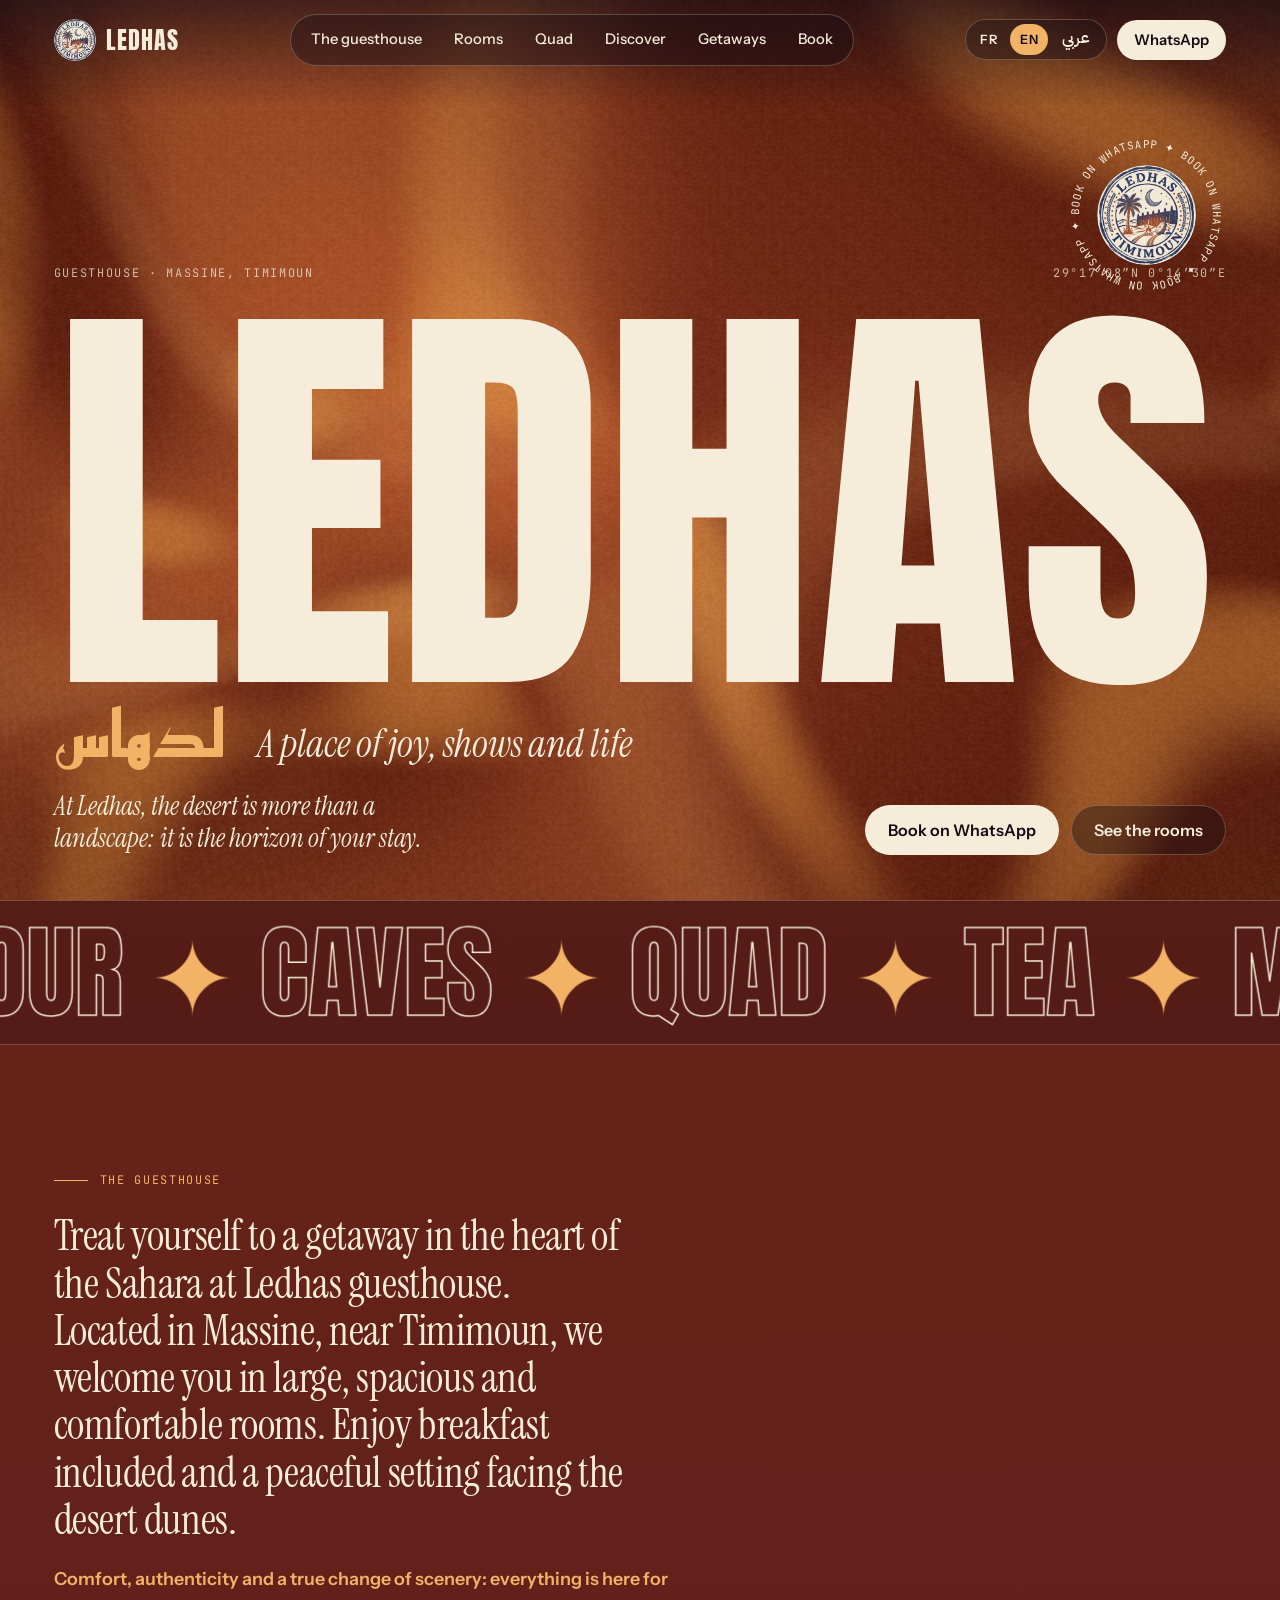
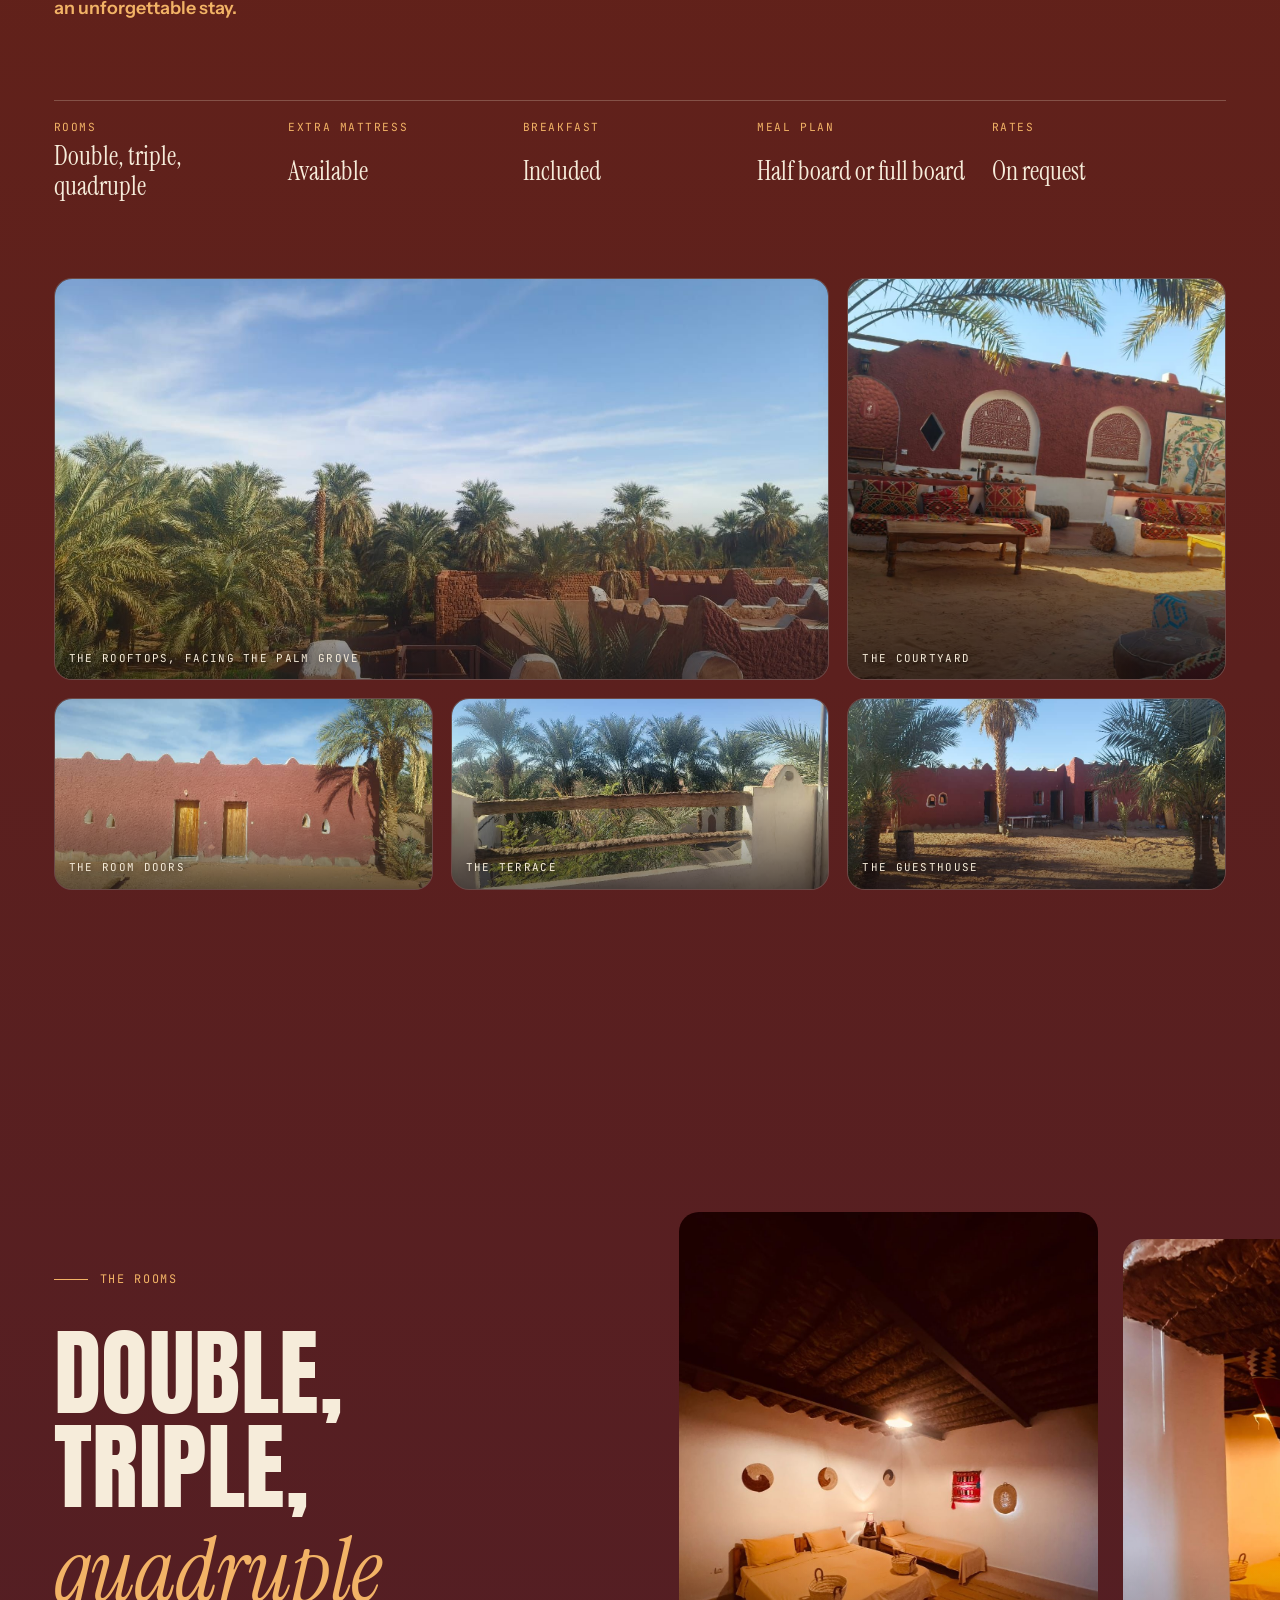
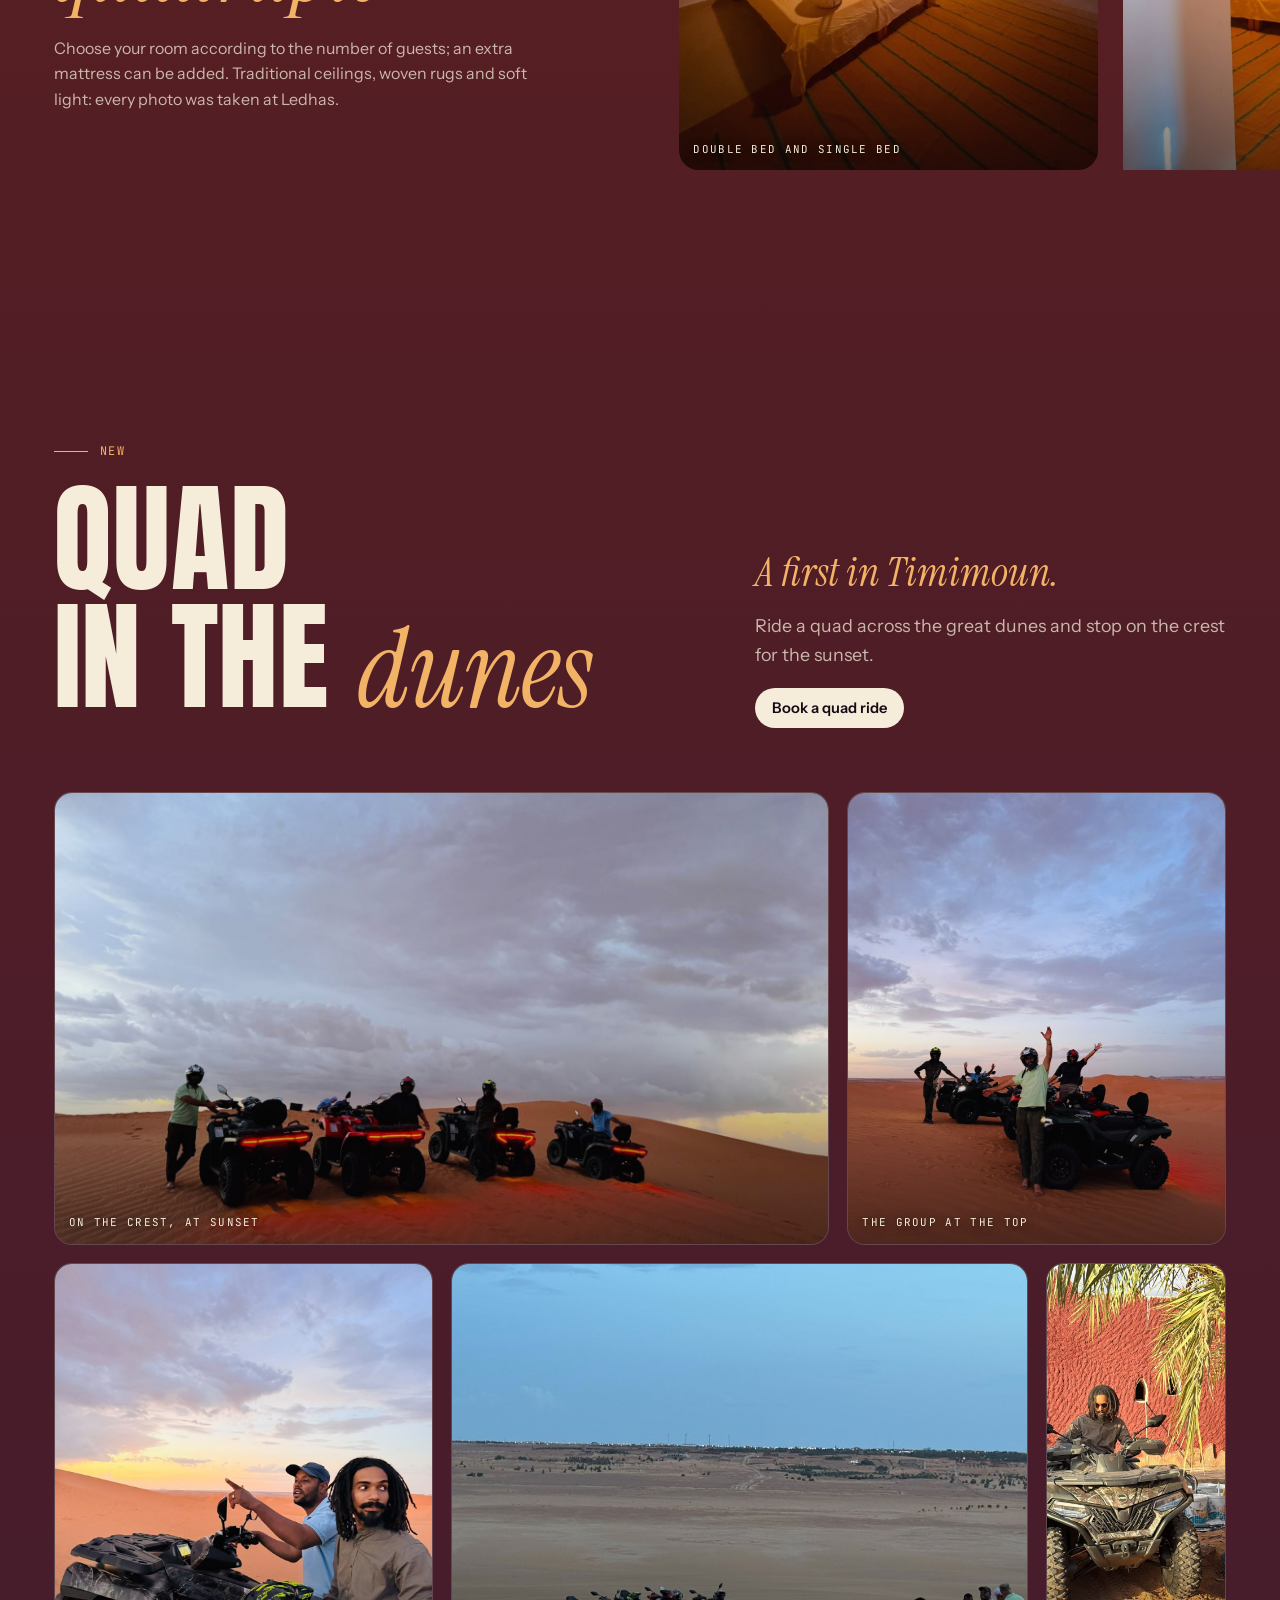
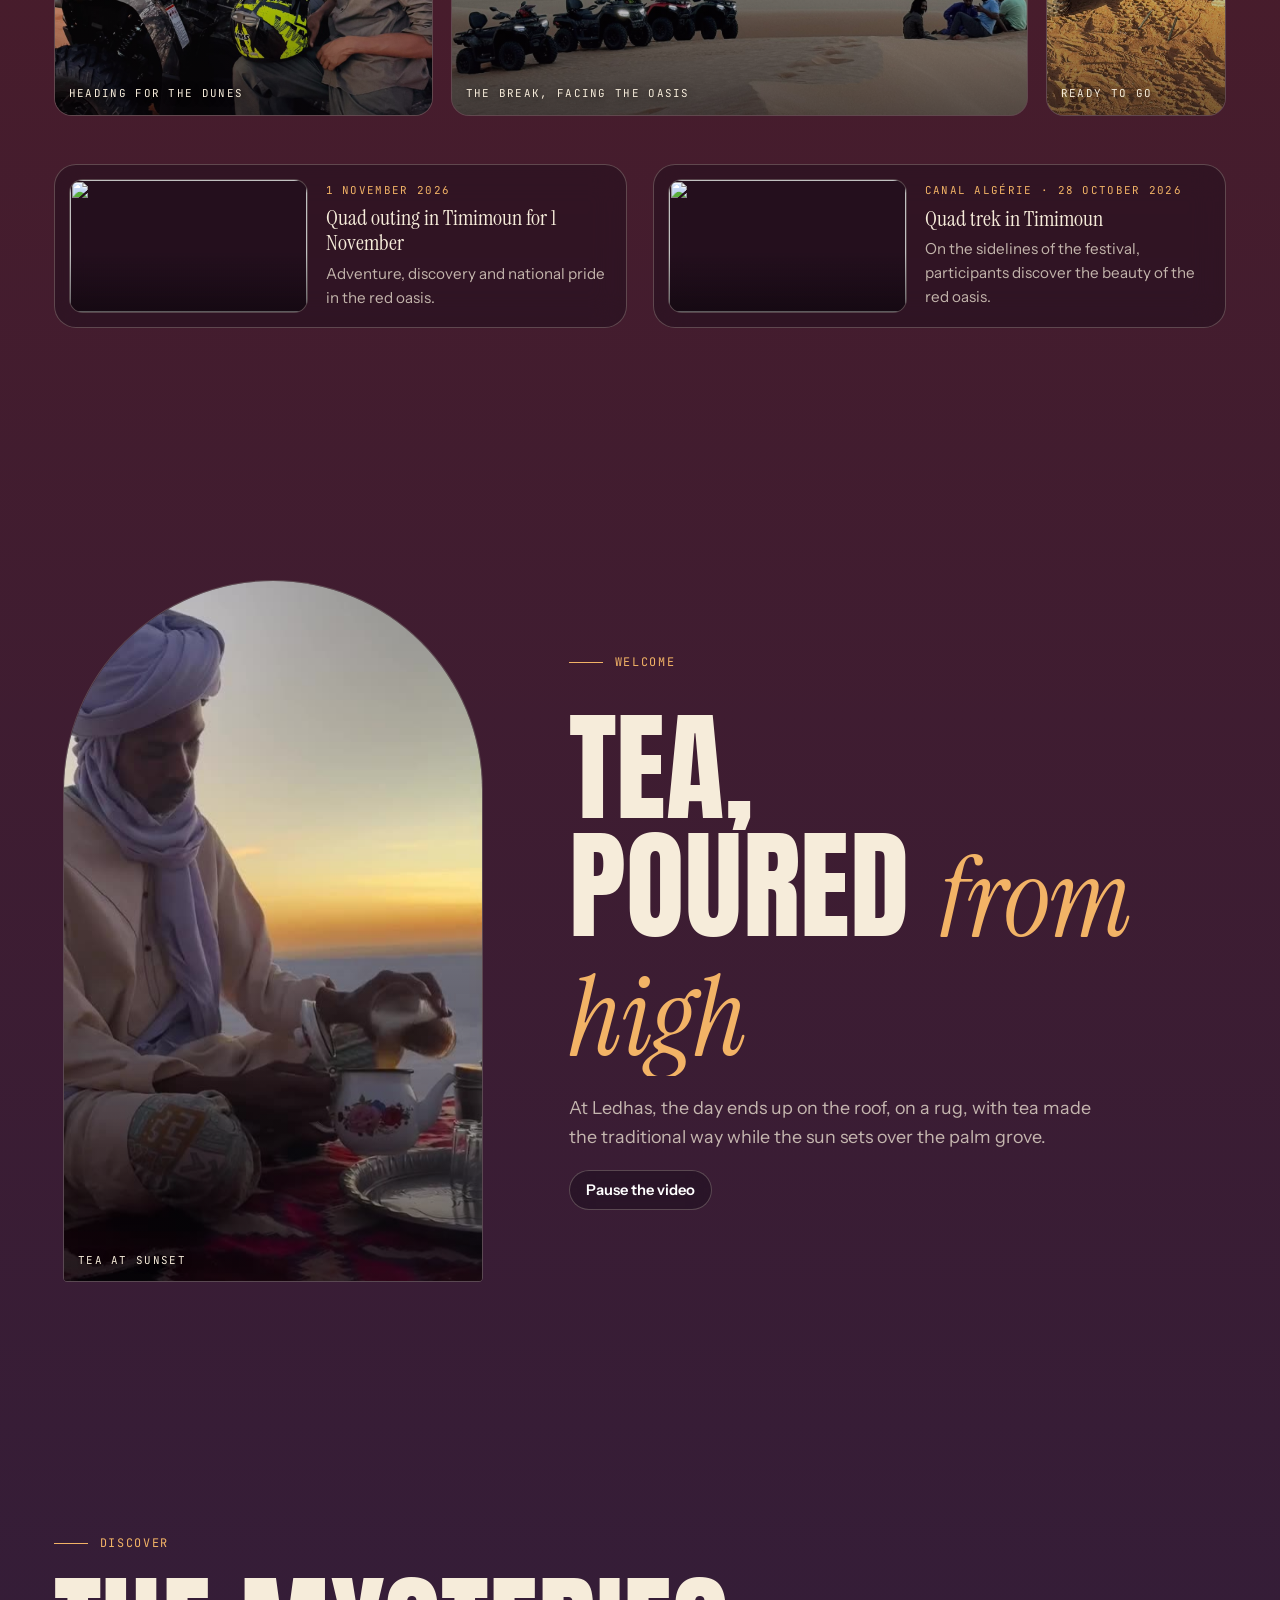
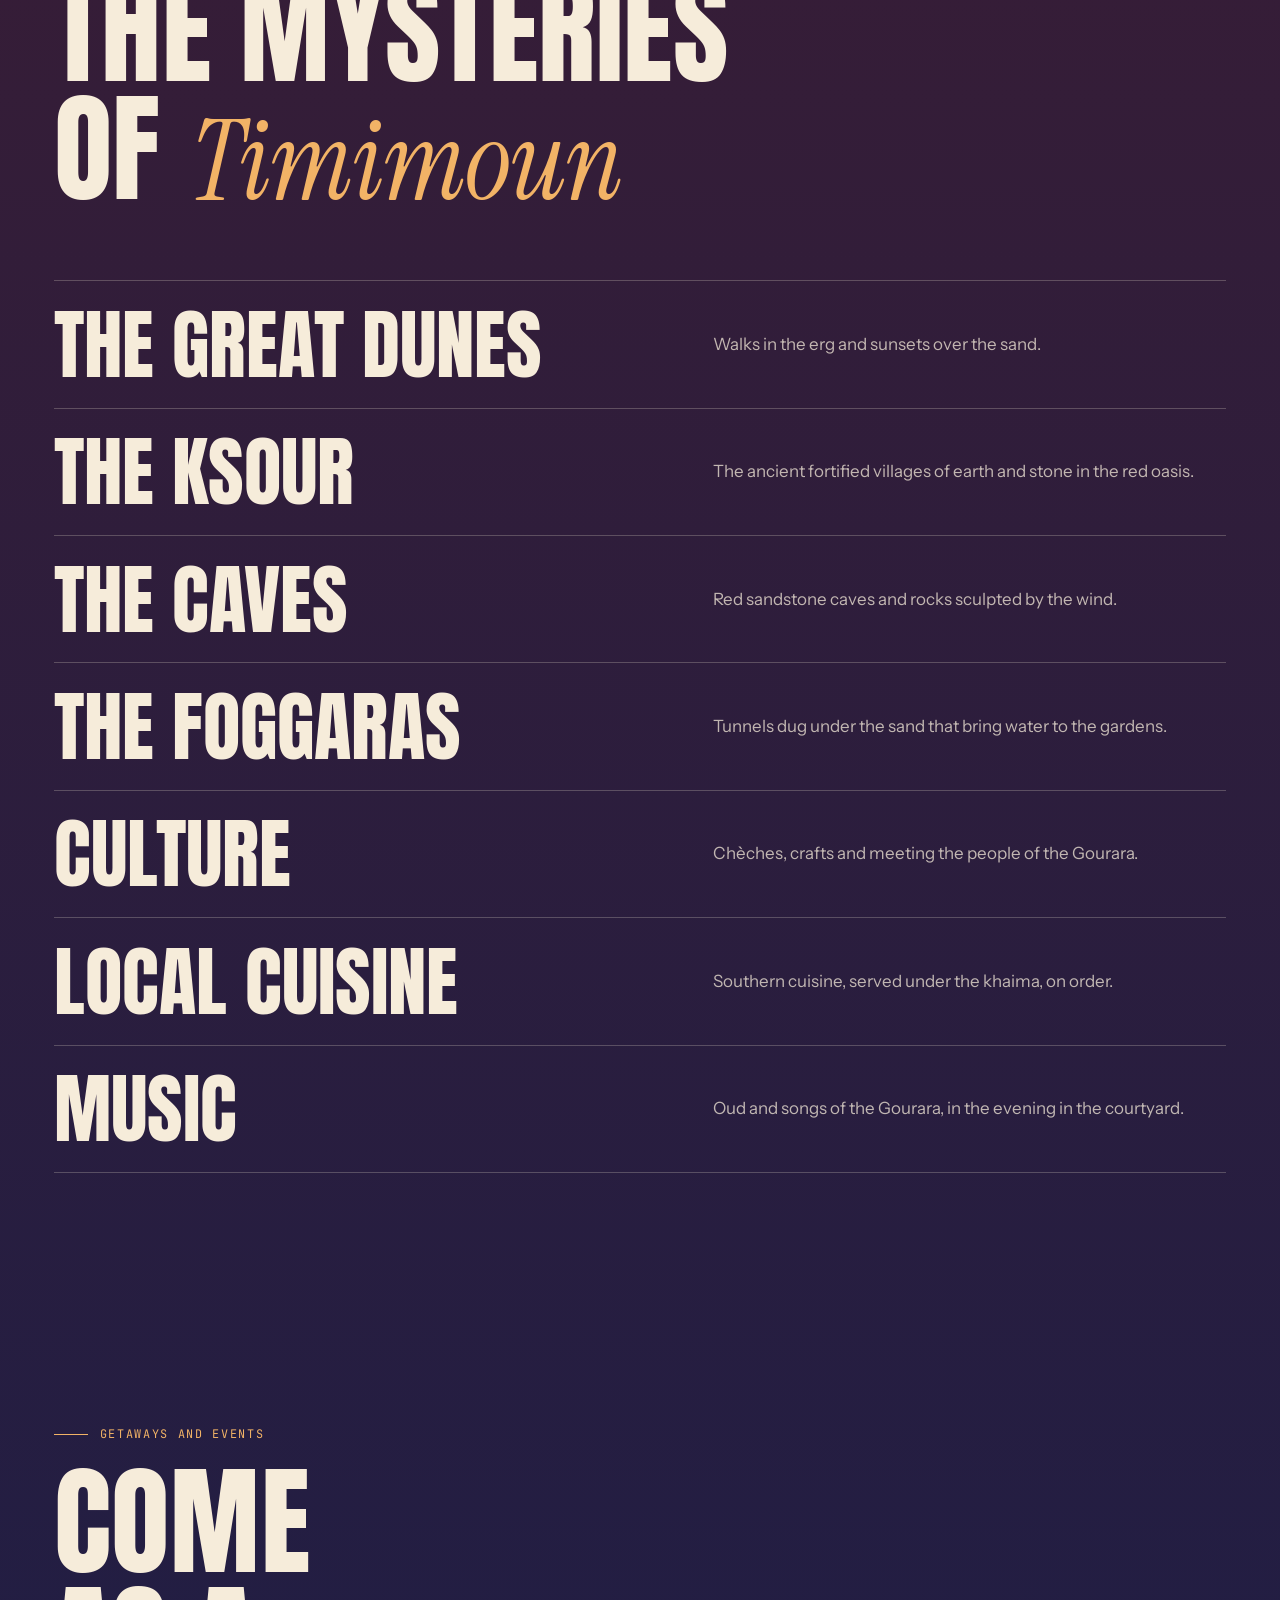
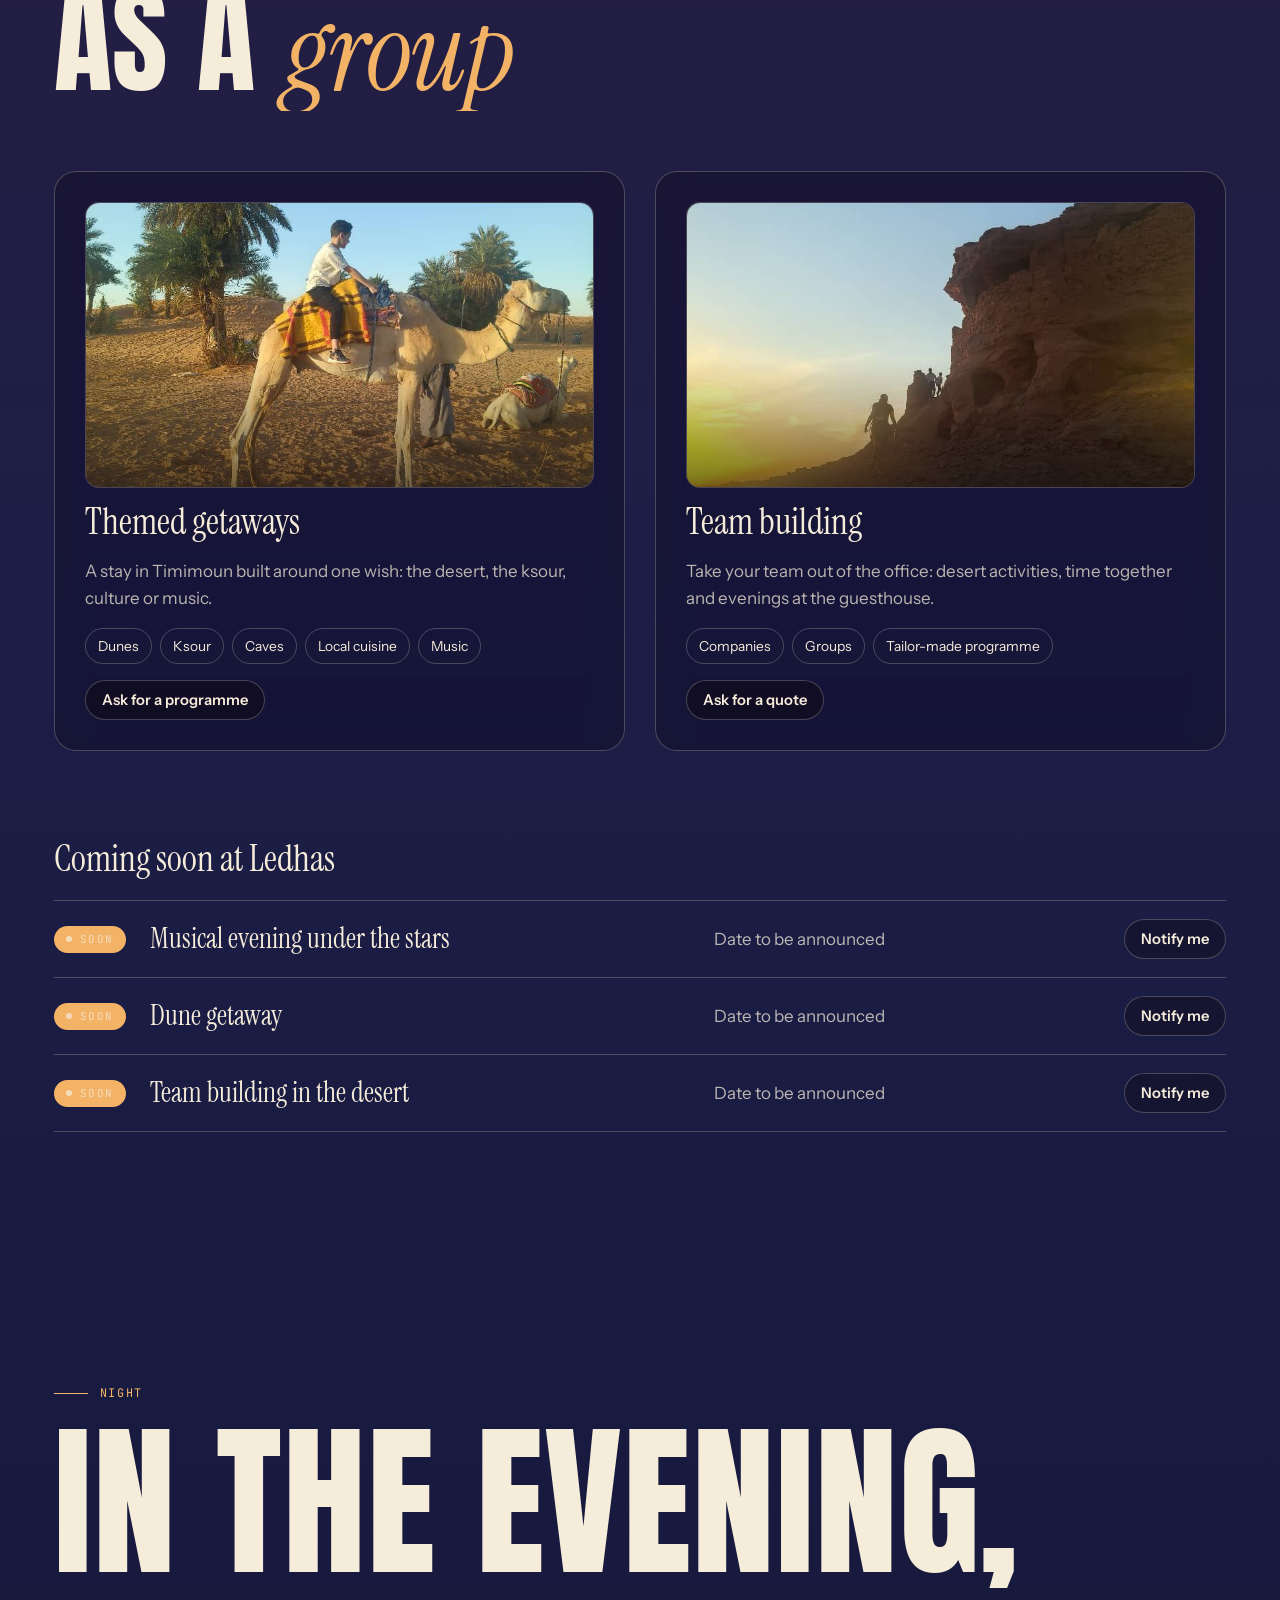
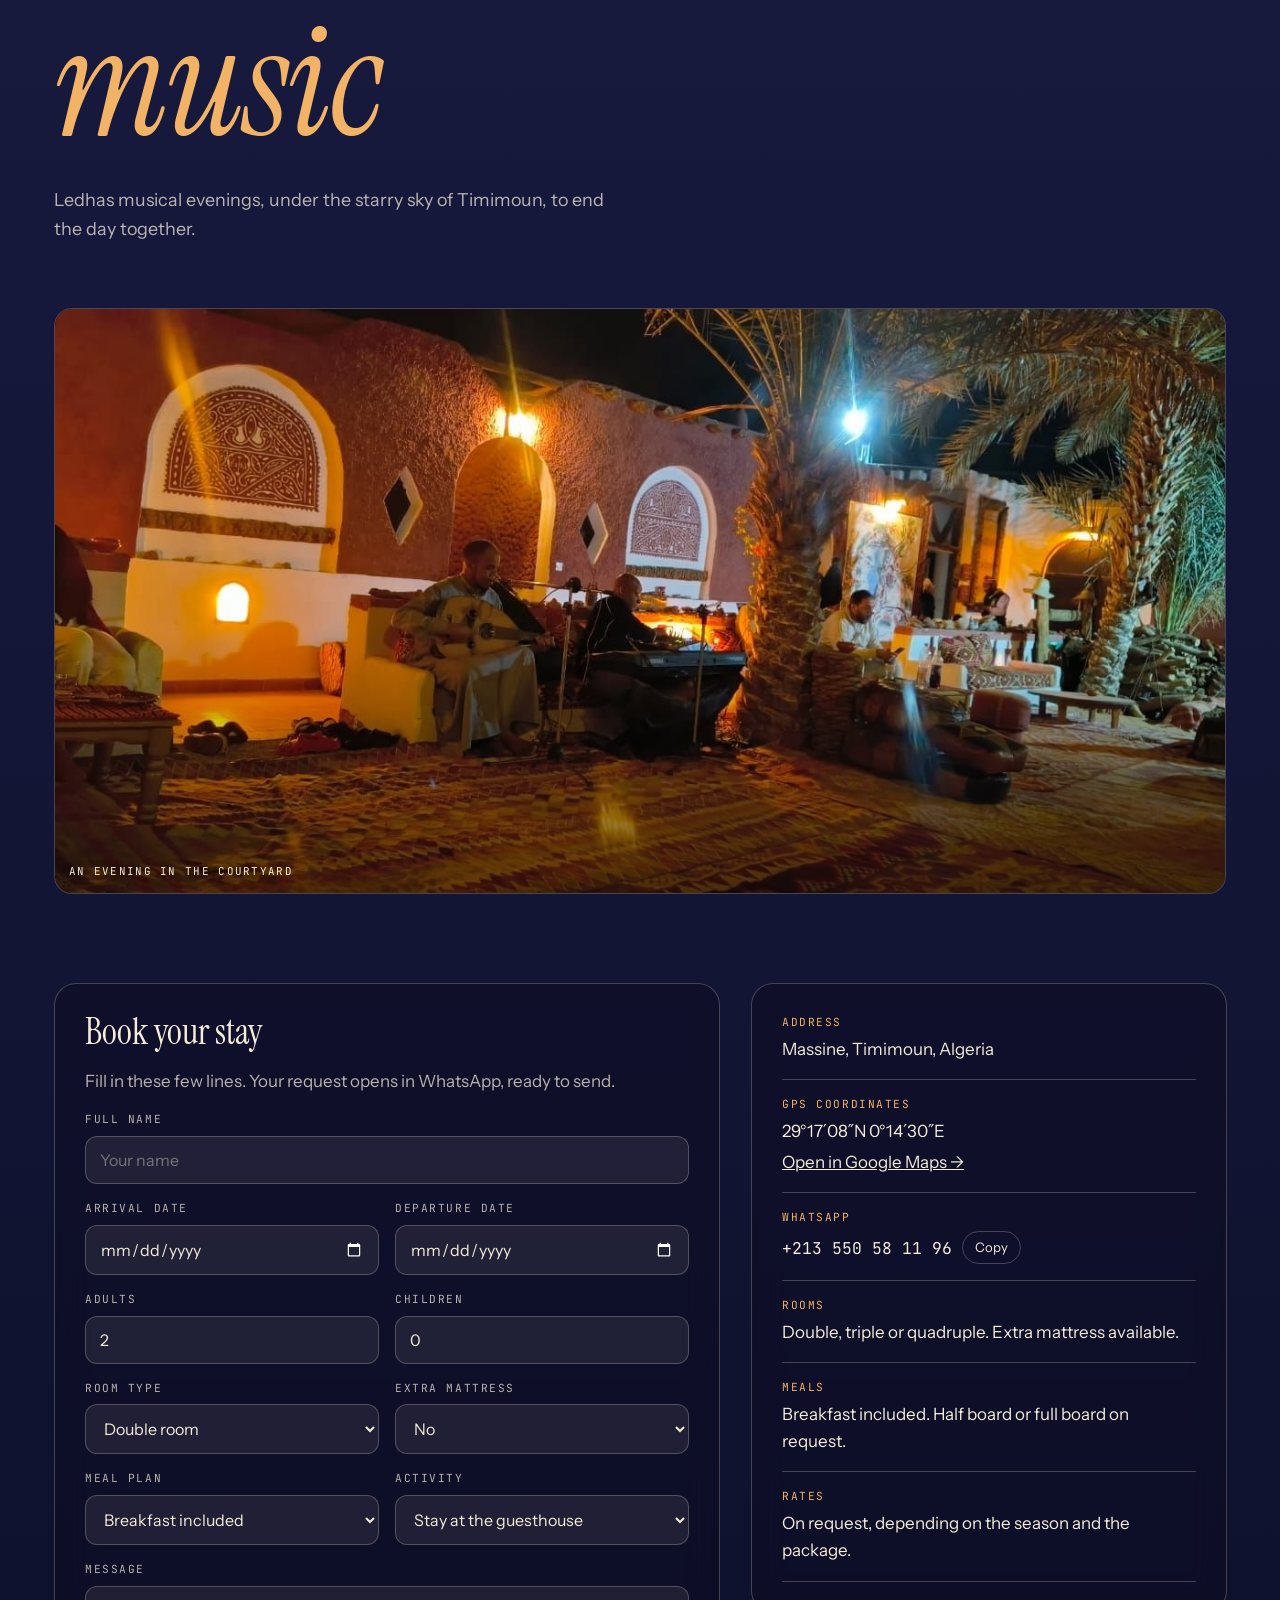
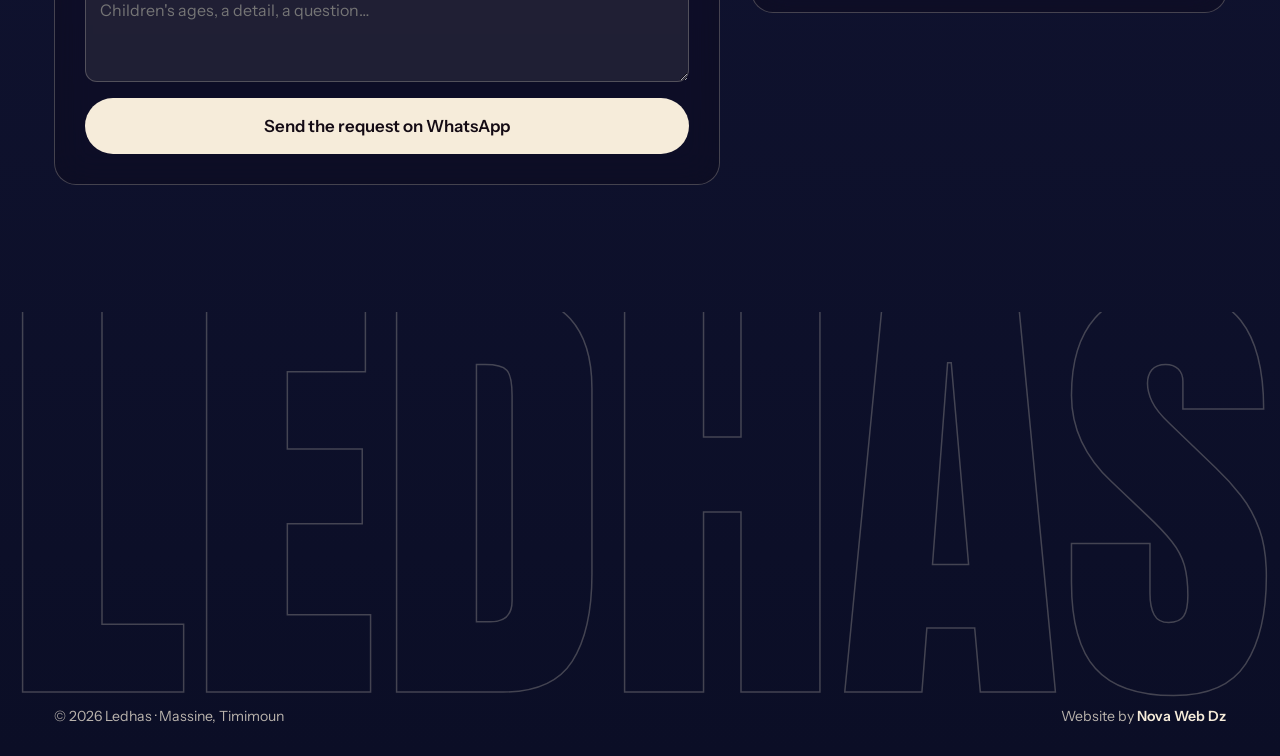
==== commit 71608330: "Language switch: Arabic last, full word, larger Co-Authored-By: Claude Opus 5.5 <noreply@anthropic.c" ====
--- a/index.html
+++ b/index.html
@@ -292,6 +292,8 @@
 [dir="rtl"] .h-intro{padding-right:0;padding-left:clamp(10px,3vw,60px)}
 @media (hover:hover){[dir="rtl"] .xlist li:hover .x-name{transform:translateX(-26px)}}
 [dir="rtl"] #viewerClose{right:auto;left:10px}
+.lang{direction:ltr}
+.lang button[lang="ar"]{font-family:"IBM Plex Sans Arabic","Noto Kufi Arabic",Tahoma,sans-serif!important;font-size:1.02rem!important;font-weight:600;line-height:1;padding-block:6px 9px;min-width:52px}
 </style>
 </head>
 <body>
@@ -307,7 +309,7 @@
       <a href="#gite">Le gîte</a><a href="#chambres">Chambres</a><a href="#quad">Quad</a><a href="#decouvrir">Découvrir</a><a href="#evasions">Évasions</a><a href="#reserver">Réserver</a>
     </nav>
     <div class="nav-end">
-      <div class="lang" role="group" aria-label="Langue"><button type="button" data-lang="fr" aria-pressed="true">FR</button><button type="button" data-lang="ar" lang="ar" aria-pressed="false">ع</button><button type="button" data-lang="en" aria-pressed="false">EN</button></div>
+      <div class="lang" role="group" aria-label="Langue"><button type="button" data-lang="fr" aria-pressed="true">FR</button><button type="button" data-lang="en" aria-pressed="false">EN</button><button type="button" data-lang="ar" lang="ar" aria-pressed="false">عربي</button></div>
       <a class="btn btn-solid btn-sm js-wa magnetic" href="#" target="_blank" rel="noopener">WhatsApp</a>
     </div>
   </div>
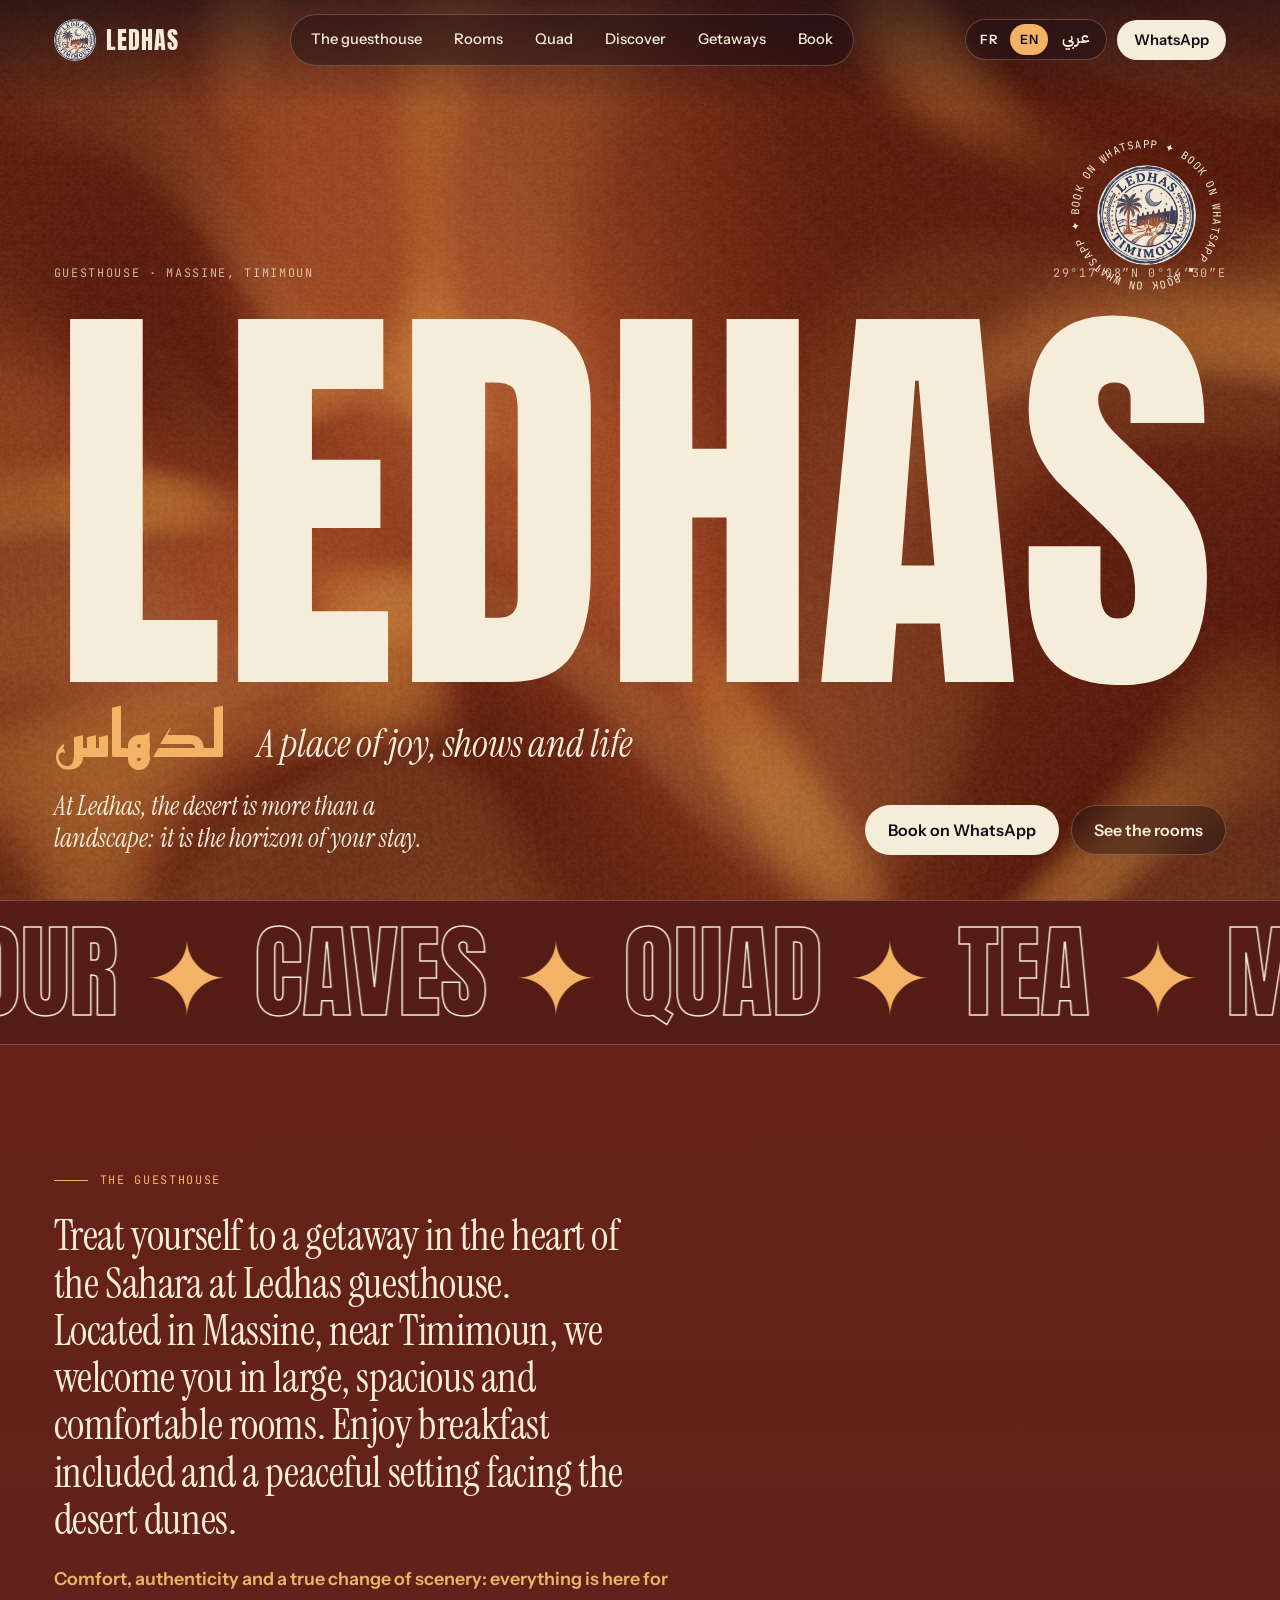
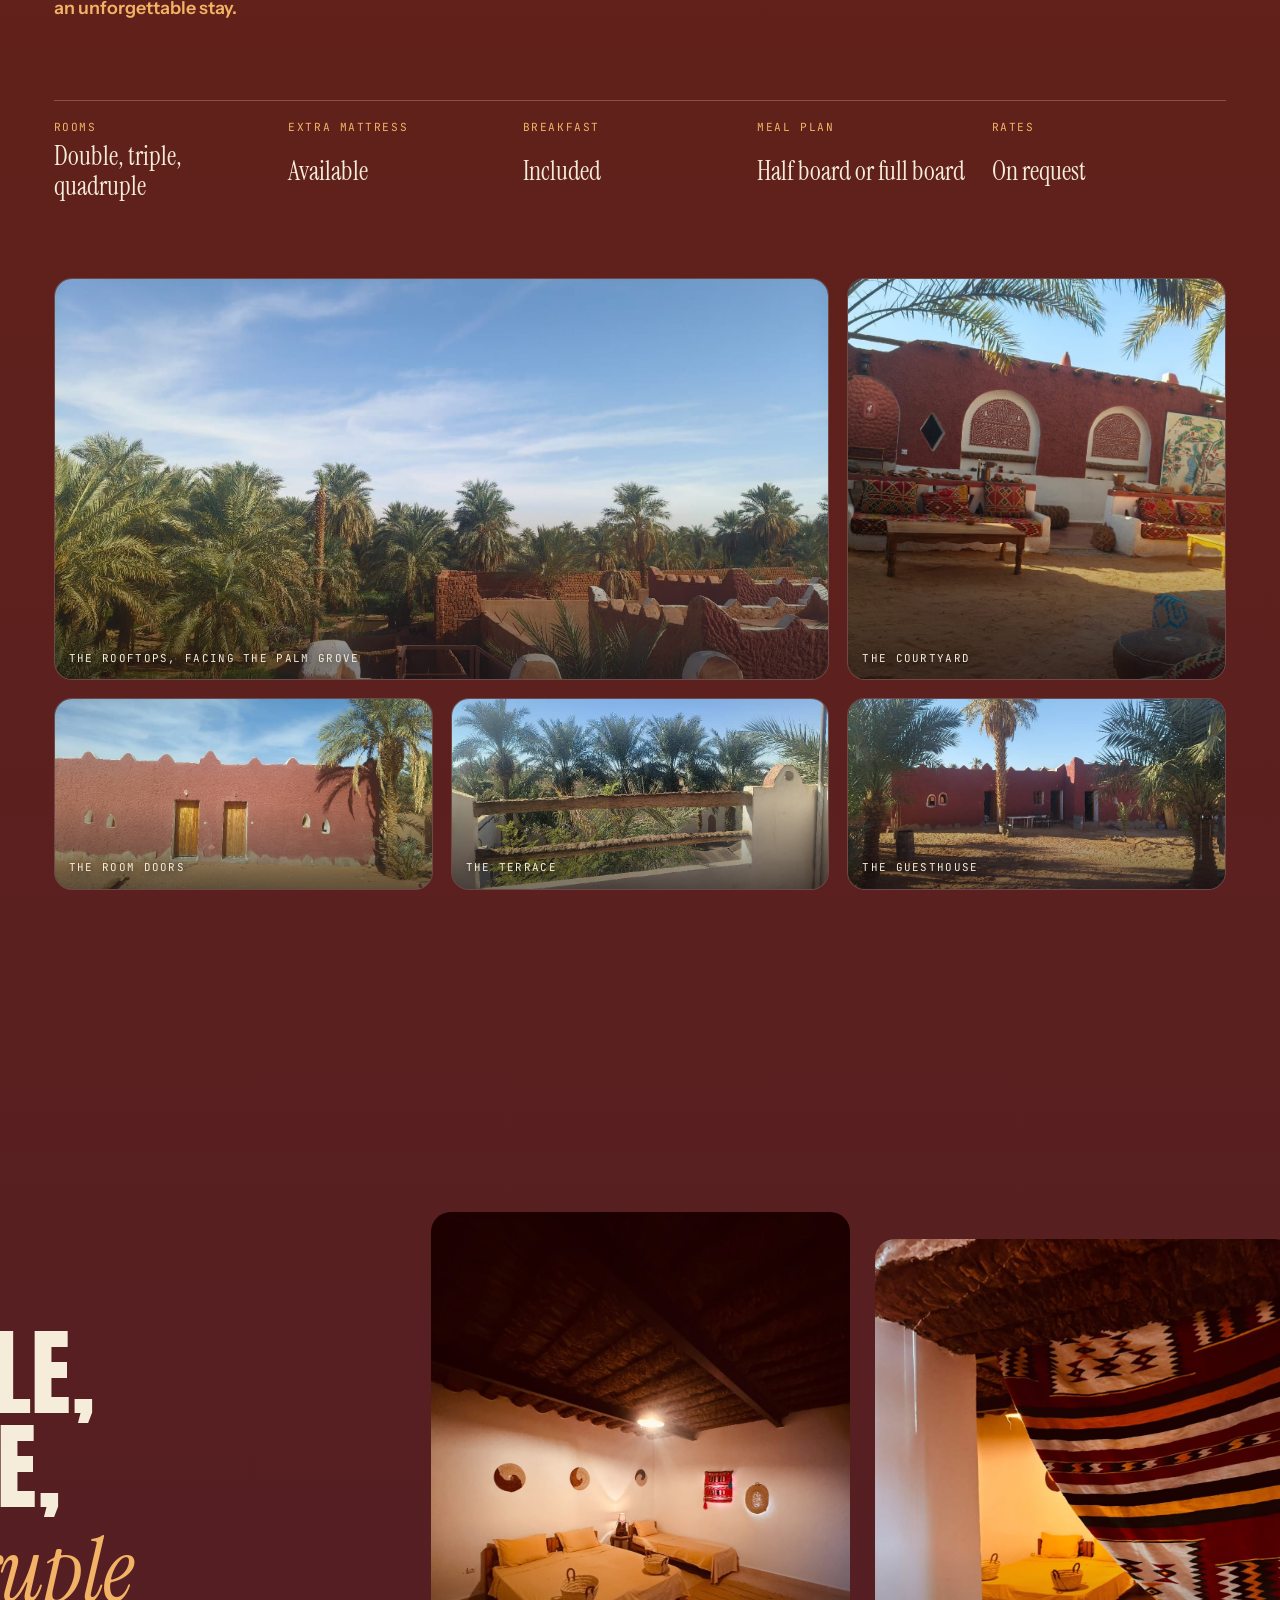
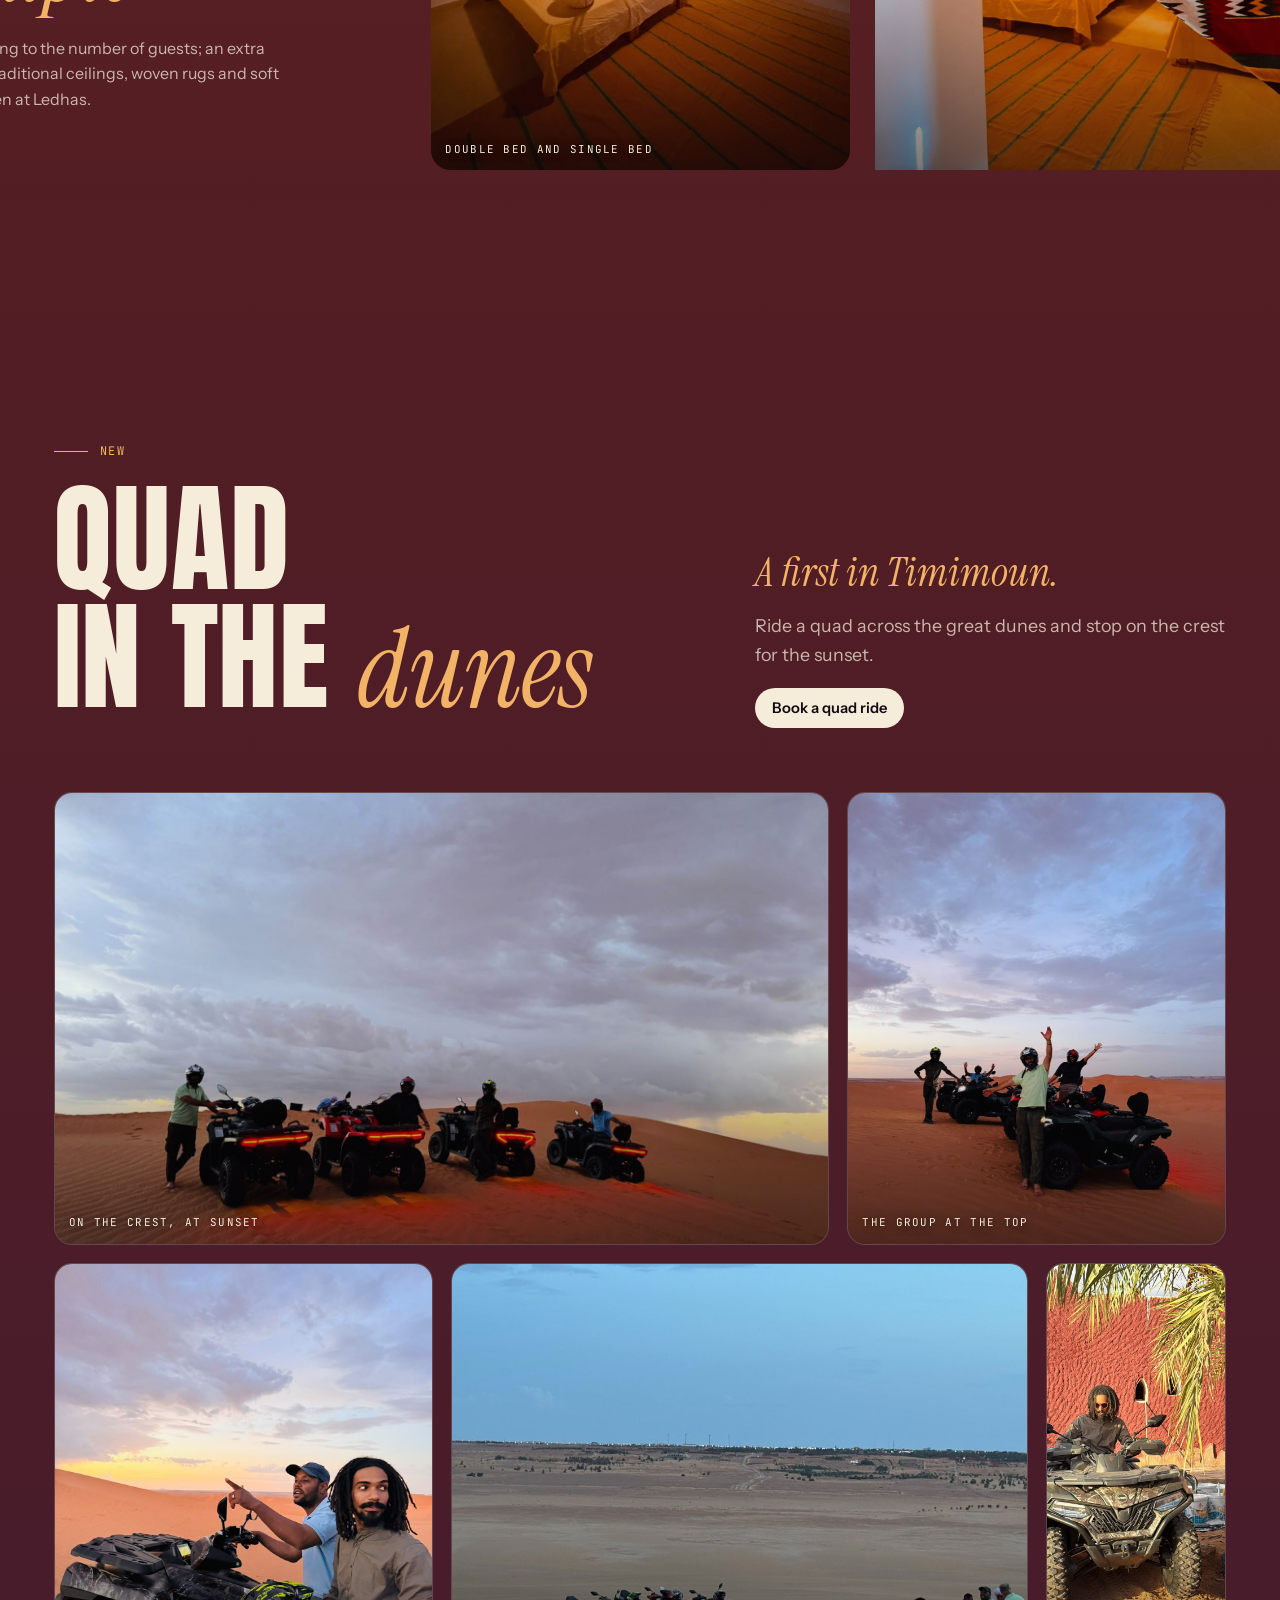
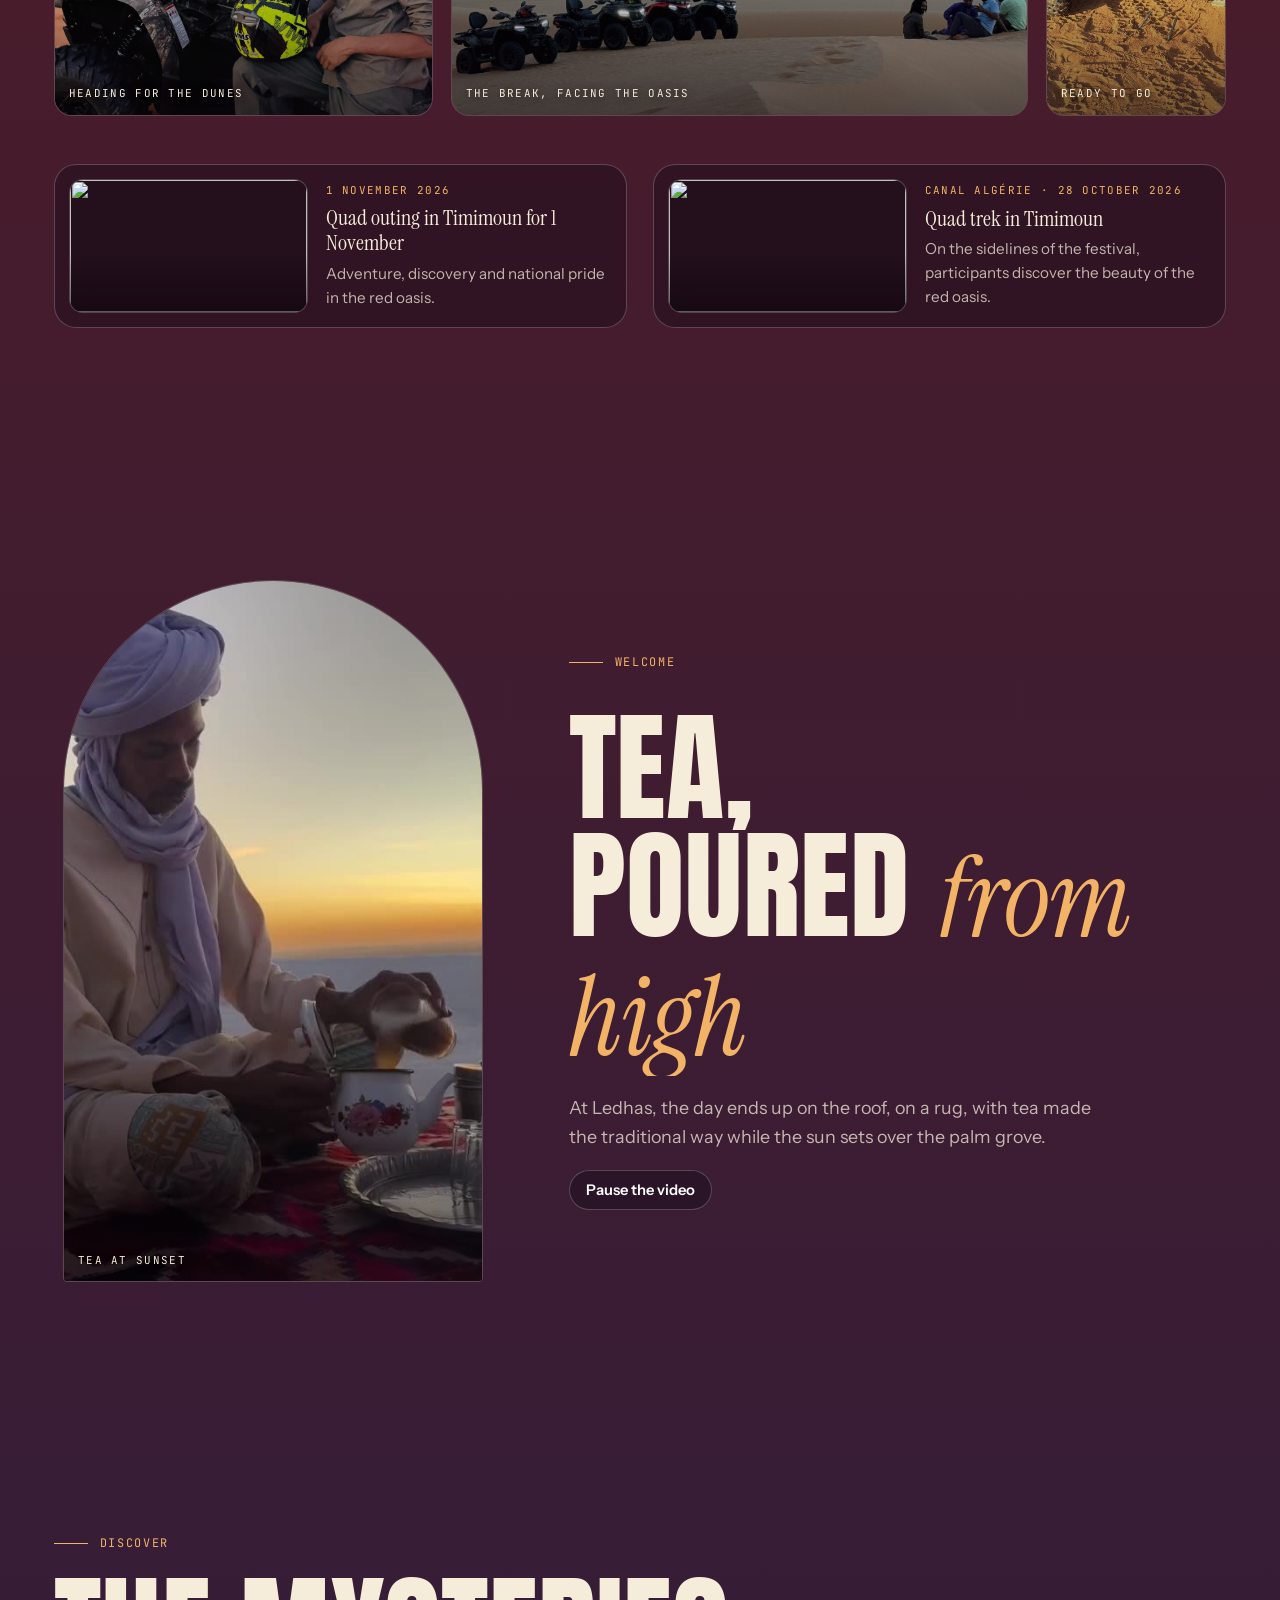
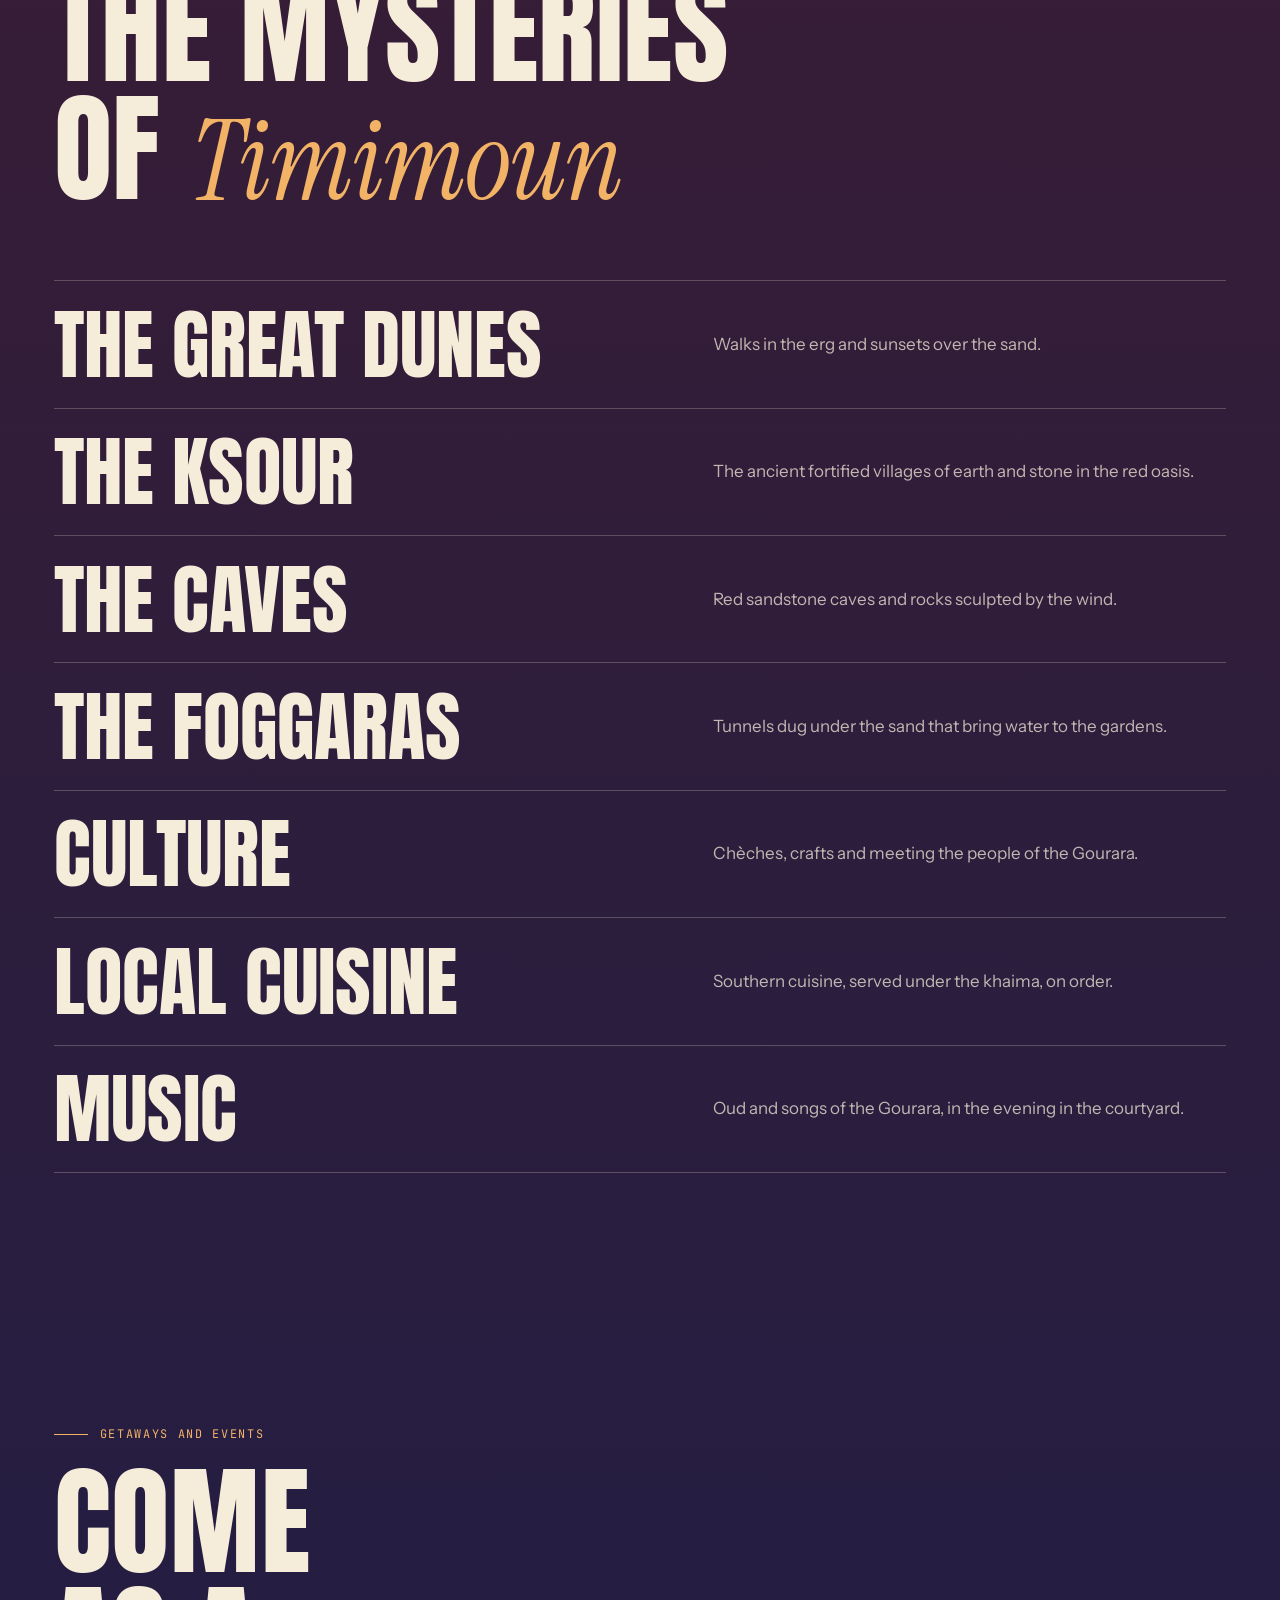
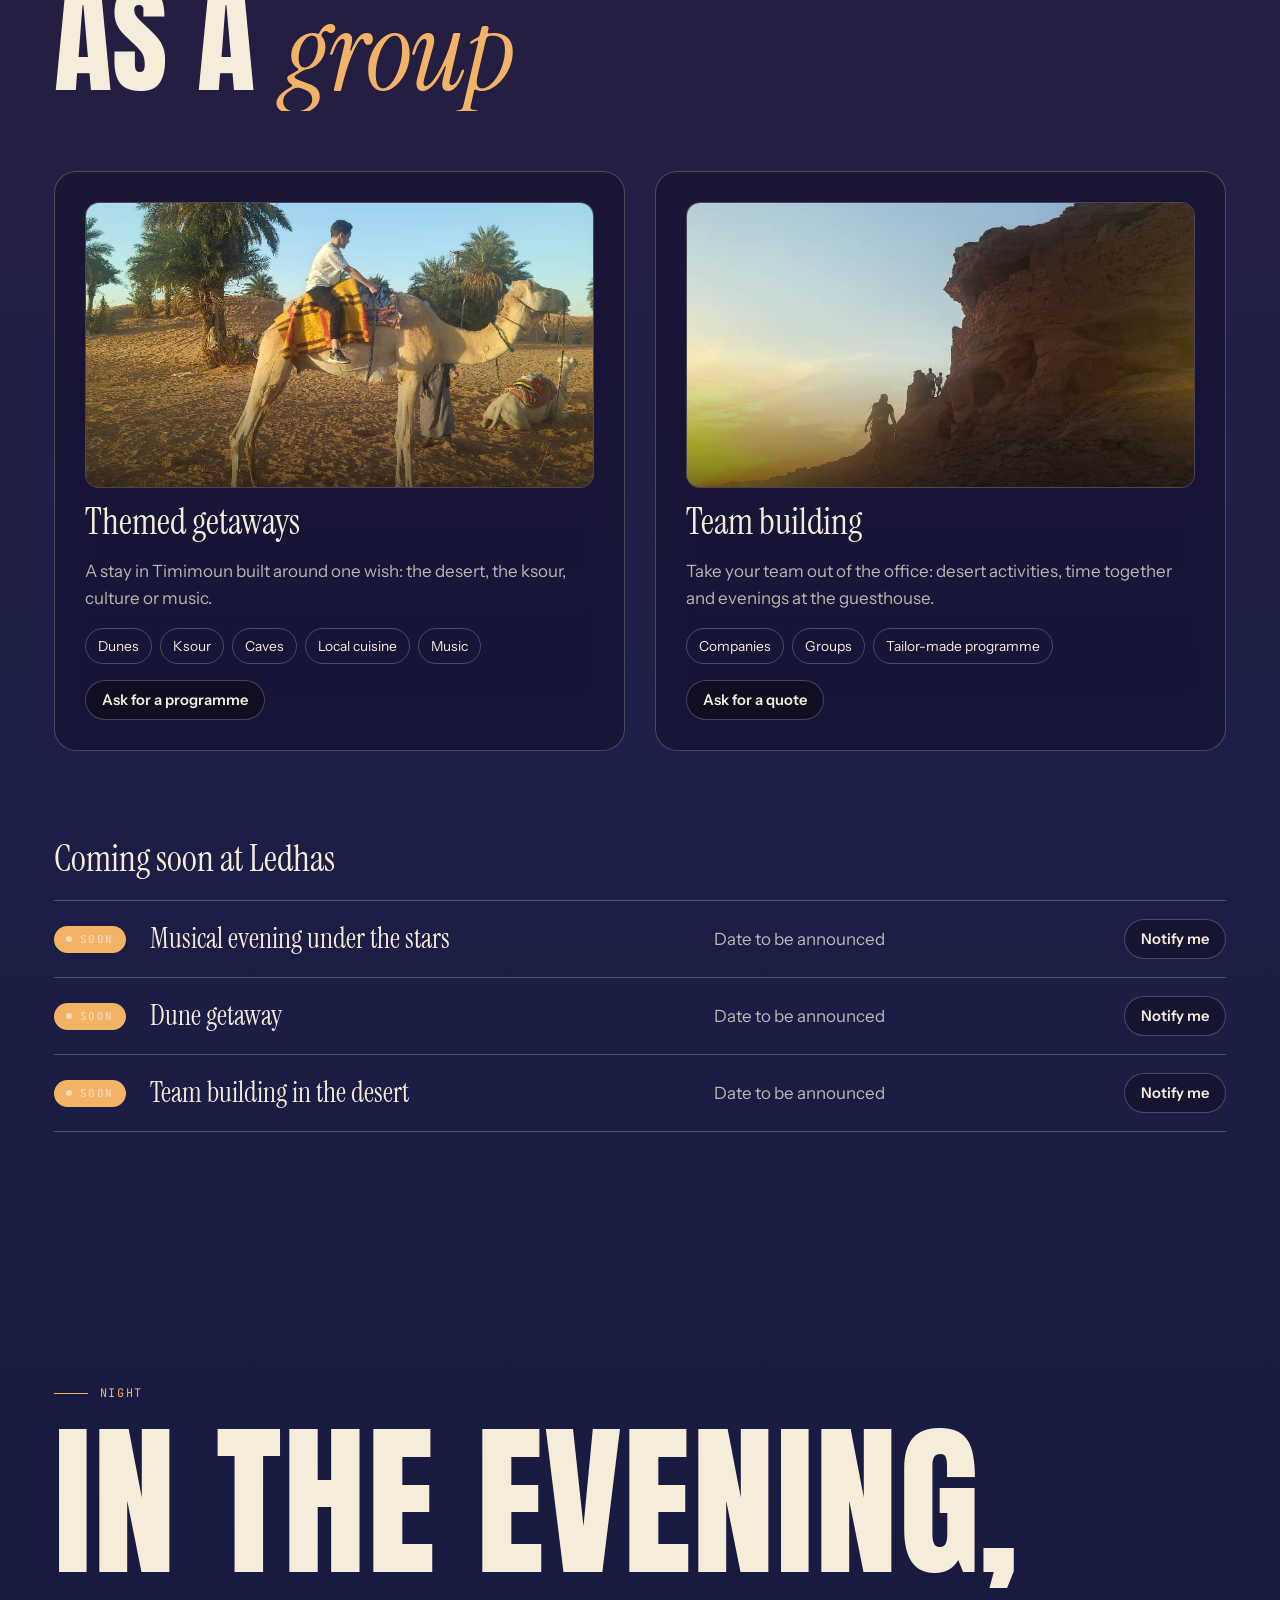
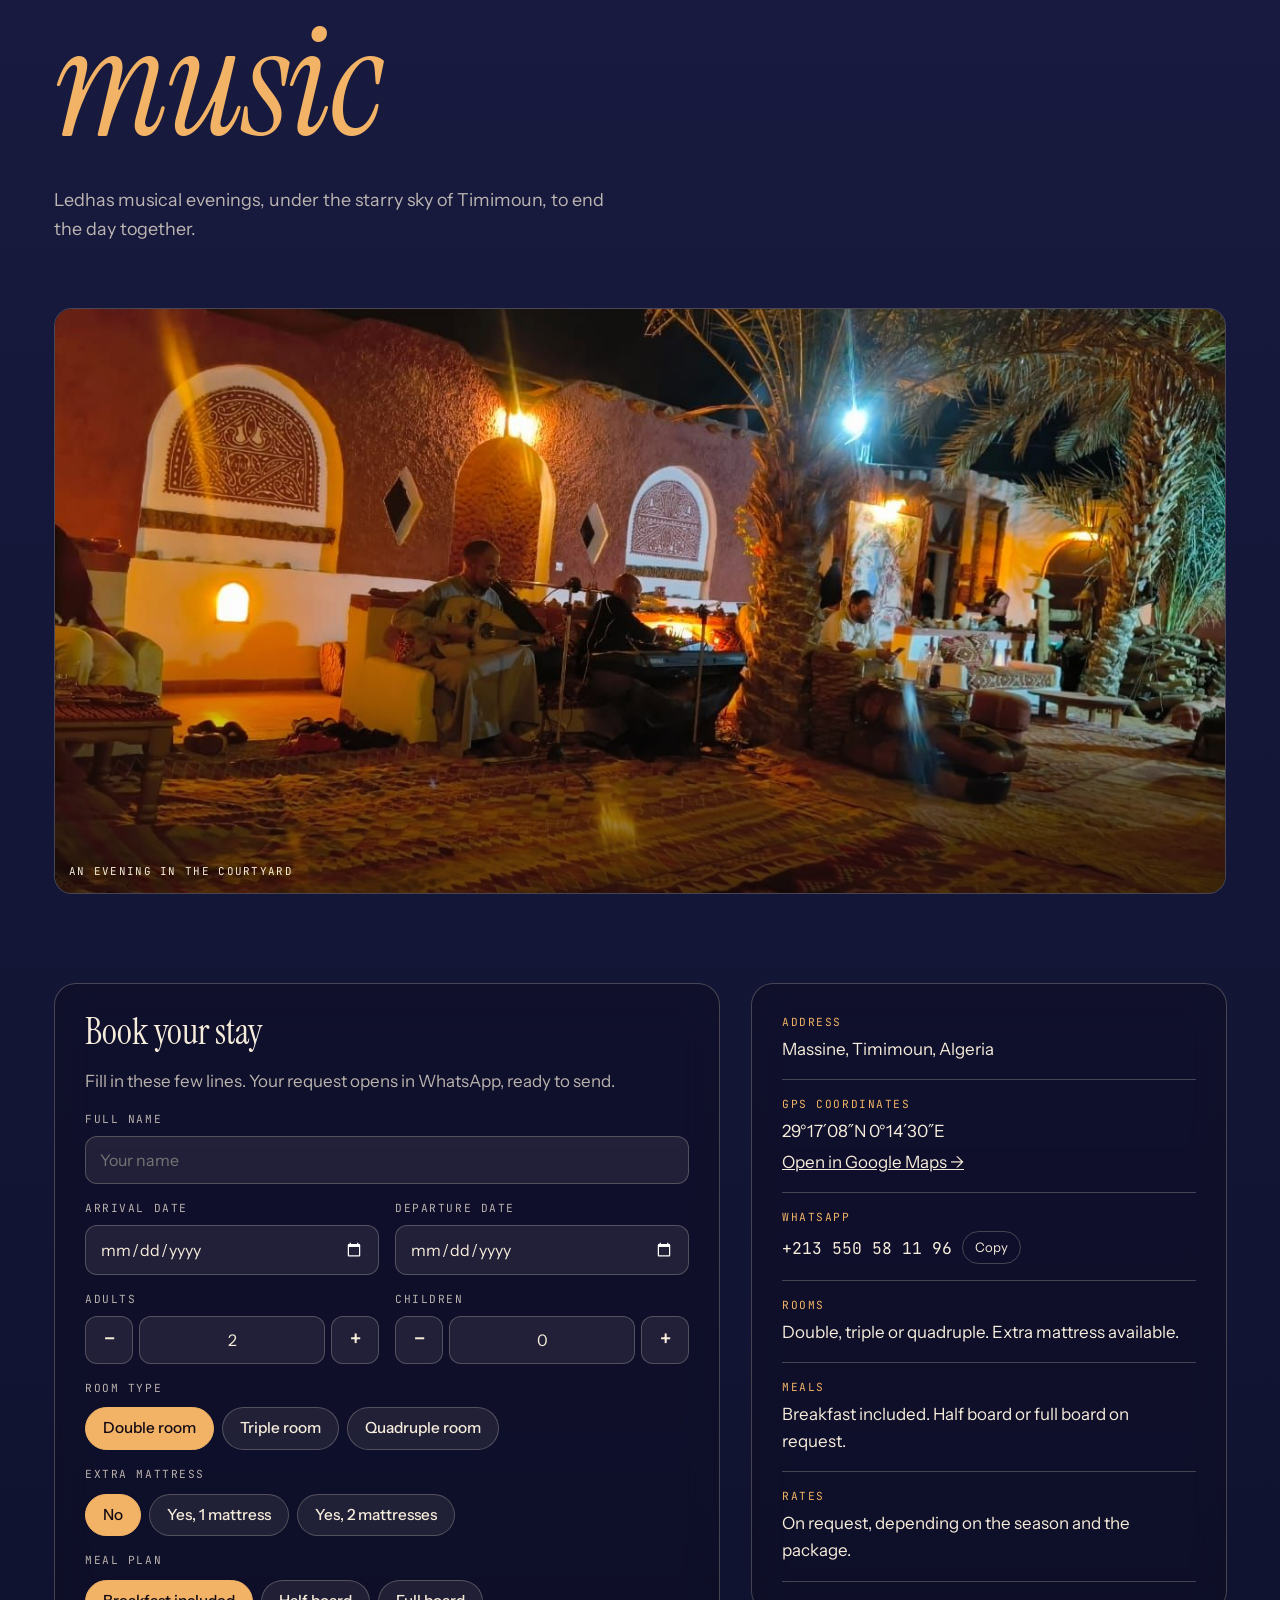
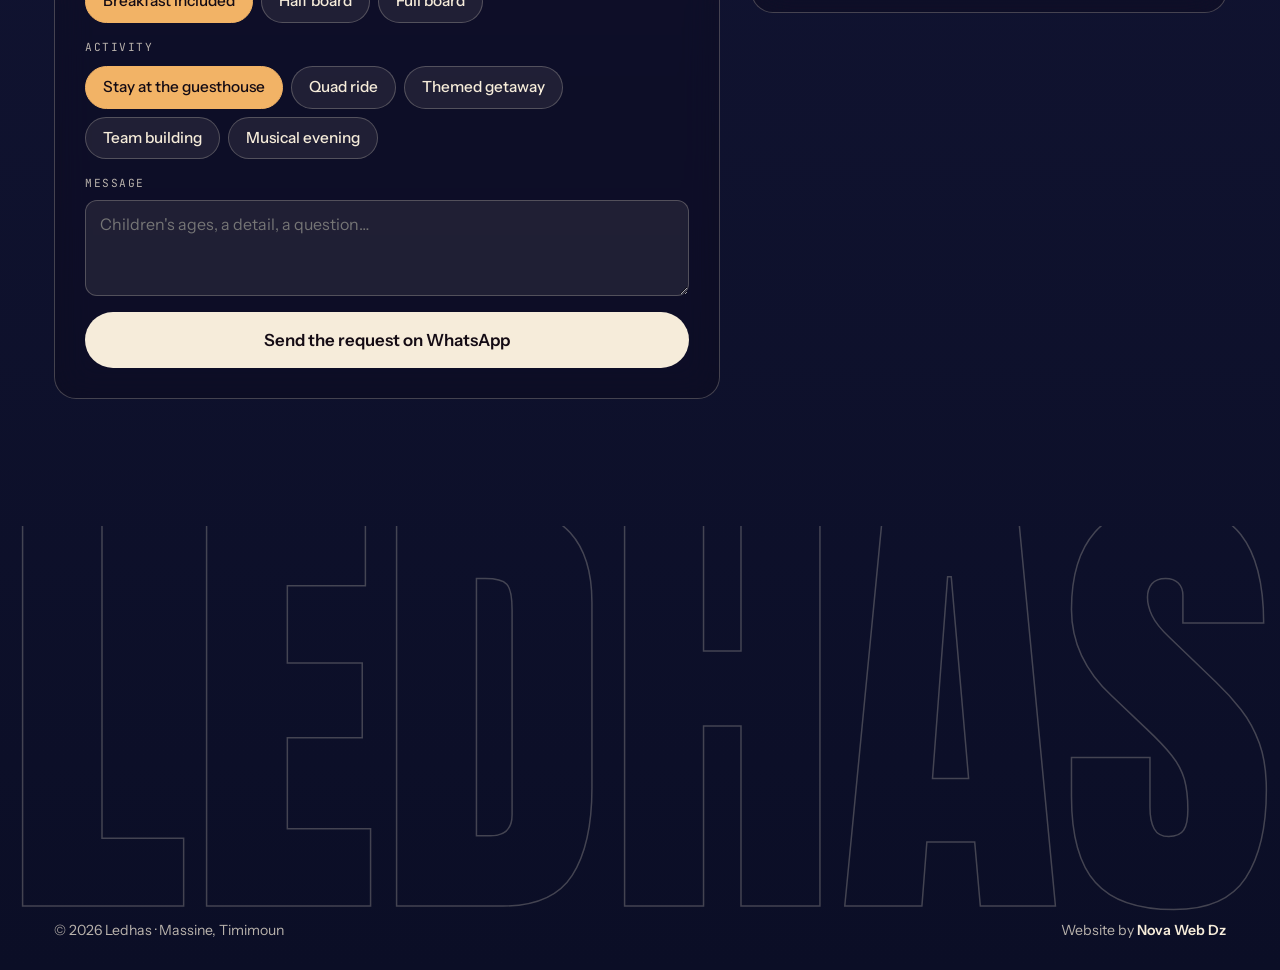
==== commit ede3439b: "Arabic hero title, mirrored gallery scroll, tap-to-pick booking options Co-Authored-By: Claude Opus " ====
--- a/index.html
+++ b/index.html
@@ -280,18 +280,37 @@
 /* Arabic / RTL */
 [dir="rtl"]{--body:"IBM Plex Sans Arabic","Noto Kufi Arabic",Tahoma,sans-serif;--mono:"IBM Plex Sans Arabic","Noto Kufi Arabic",Tahoma,sans-serif;--serif:"IBM Plex Sans Arabic","Noto Kufi Arabic",Tahoma,sans-serif;--display:"Reem Kufi","IBM Plex Sans Arabic",Tahoma,sans-serif}
 [dir="rtl"] *{letter-spacing:0!important}
-[dir="rtl"] .giant,[dir="rtl"] .foot-giant,[dir="rtl"] .brand{font-family:"Anton","Impact",sans-serif}
+[dir="rtl"] .brand{font-family:"Anton","Impact",sans-serif}
+[dir="rtl"] .giant{font-weight:700;line-height:1.22;padding-top:0}
+[dir="rtl"] .foot-giant{font-weight:700;line-height:1.2}
+[dir="rtl"] .hero-ar{font-family:"Anton","Impact",sans-serif;font-weight:400;text-transform:uppercase;letter-spacing:.02em}
 [dir="rtl"] .serif-it,[dir="rtl"] .hero-welcome,[dir="rtl"] .big-it,[dir="rtl"] .h2 em{font-style:normal}
 [dir="rtl"] .h2{line-height:1.12}
 [dir="rtl"] .manifesto{line-height:1.45}
 [dir="rtl"] .mono,[dir="rtl"] label,[dir="rtl"] .facts dt,[dir="rtl"] .ph .cap,[dir="rtl"] .h-card span,[dir="rtl"] .yt-meta small{text-transform:none;font-size:.86rem}
-[dir="rtl"] .marquee,[dir="rtl"] .h-track,[dir="rtl"] .giant,[dir="rtl"] .foot-giant,[dir="rtl"] .brand{direction:ltr}
-[dir="rtl"] .h-track>*,[dir="rtl"] .marquee span{direction:rtl}
+[dir="rtl"] .marquee,[dir="rtl"] .brand{direction:ltr}
+[dir="rtl"] .marquee span{direction:rtl}
+[dir="rtl"] .h-end{padding-left:0;padding-right:clamp(10px,3vw,60px)}
 [dir="rtl"] .h-card span,[dir="rtl"] .ph .cap{text-align:right}
 [dir="rtl"] .facts div{padding:18px 0 0 18px}
 [dir="rtl"] .h-intro{padding-right:0;padding-left:clamp(10px,3vw,60px)}
 @media (hover:hover){[dir="rtl"] .xlist li:hover .x-name{transform:translateX(-26px)}}
 [dir="rtl"] #viewerClose{right:auto;left:10px}
+.field{display:grid;gap:10px;min-width:0}
+.chips{display:flex;flex-wrap:wrap;gap:8px}
+.chip{font:500 .96rem/1.2 var(--body);letter-spacing:0;text-transform:none;padding:11px 17px;border-radius:999px;cursor:pointer;transition:background .2s,border-color .2s,color .2s,transform .15s}
+.chip:active{transform:scale(.97)}
+.sr-select{position:absolute!important;width:1px!important;height:1px!important;padding:0!important;border:0!important;opacity:0;pointer-events:none;overflow:hidden;clip:rect(0 0 0 0)}
+.stepper{direction:ltr;display:grid;grid-template-columns:48px minmax(0,1fr) 48px;align-items:stretch;gap:6px}
+.stepper input{text-align:center;-moz-appearance:textfield;appearance:textfield}
+.stepper input::-webkit-outer-spin-button,.stepper input::-webkit-inner-spin-button{-webkit-appearance:none;margin:0}
+.step{font:600 1.3rem/1 var(--body);border-radius:12px;cursor:pointer;transition:background .2s,border-color .2s}
+[dir="rtl"] .field-cap{text-transform:none;font-size:.9rem}
+.field-cap{font-family:var(--mono);font-size:.7rem;letter-spacing:.14em;text-transform:uppercase;color:var(--dim)}
+.chip,.step{border:1px solid var(--line);background:rgba(246,236,218,.08);color:var(--cream)}
+.chip:hover,.step:hover{border-color:var(--saff)}
+.chip[aria-checked="true"]{background:var(--saff);border-color:var(--saff);color:var(--ink)}
+.chip:focus-visible,.step:focus-visible{outline:2px solid var(--saff);outline-offset:2px}
 .lang{direction:ltr}
 .lang button[lang="ar"]{font-family:"IBM Plex Sans Arabic","Noto Kufi Arabic",Tahoma,sans-serif!important;font-size:1.02rem!important;font-weight:600;line-height:1;padding-block:6px 9px;min-width:52px}
 </style>
@@ -547,7 +566,7 @@
 
   /* ---------- Langues : français (source), English, العربية ---------- */
   var f = function(id){ return document.getElementById(id); };
-  var DICT = {"Ledhas, retour en haut":["Ledhas, back to top","لدهاس، العودة إلى الأعلى"],"Sections":["Sections","الأقسام"],"Le gîte":["The guesthouse","النُزُل"],"Le lieu":["The place","المكان"],"Chambres":["Rooms","الغرف"],"Découvrir":["Discover","اكتشف"],"Quad":["Quad","الكواد"],"Évasions":["Getaways","الرحلات"],"Événements":["Events","الفعاليات"],"Réserver":["Book","احجز"],"Langue":["Language","اللغة"],"WhatsApp":["WhatsApp","واتساب"],"Team building":["Team building","بناء الفريق"],"Gîte · Massine, Timimoun · 29°17′08″N 0°14′30″E":["Guesthouse · Massine, Timimoun · 29°17′08″N 0°14′30″E","نُزُل · ماسين، تيميمون · 29°17′08″N 0°14′30″E"],"À Ledhas, le désert n’est pas seulement un paysage : c’est l’horizon de votre séjour.":["At Ledhas, the desert is more than a landscape: it is the horizon of your stay.","في لدهاس، الصحراء ليست مجرد منظر طبيعي، بل هي أفق إقامتكم."],"Offrez-vous une escapade au cœur du Sahara au gîte Ledhas. Situé à Massine, à proximité de Timimoun, notre établissement vous accueille dans de grandes chambres spacieuses et confortables. Profitez d’un petit-déjeuner inclus et d’un cadre paisible, face aux dunes du désert.":["Treat yourself to a getaway in the heart of the Sahara at Ledhas guesthouse. Located in Massine, near Timimoun, we welcome you in large, spacious and comfortable rooms. Enjoy breakfast included and a peaceful setting facing the desert dunes.","امنحوا أنفسكم رحلة إلى قلب الصحراء في نُزُل لدهاس. يقع نُزُلنا في ماسين بالقرب من تيميمون، ويستقبلكم في غرف كبيرة وواسعة ومريحة. استمتعوا بفطور الصباح المشمول وبأجواء هادئة تطل على كثبان الصحراء."],"Confort, authenticité et dépaysement : tout est réuni pour un séjour inoubliable.":["Comfort, authenticity and a true change of scenery: everything is here for an unforgettable stay.","الراحة والأصالة وتغيير الأجواء: كل شيء متوفر لإقامة لا تُنسى."],"Réserver sur WhatsApp":["Book on WhatsApp","احجز عبر واتساب"],"Voir le gîte":["See the guesthouse","اكتشف النُزُل"],"Les toits en terre rouge de Ledhas face à la palmeraie":["The red earth rooftops of Ledhas facing the palm grove","أسطح لدهاس الطينية الحمراء المطلة على واحة النخيل"],"Ledhas, face à la palmeraie":["Ledhas, facing the palm grove","لدهاس، في مواجهة واحة النخيل"],"Logo Ledhas Timimoun":["Ledhas Timimoun logo","شعار لدهاس تيميمون"],"Le matin":["Morning","الصباح"],"Un gîte, de grandes chambres spacieuses":["A guesthouse with large, spacious rooms","نُزُل بغرف كبيرة وواسعة"],"Chambres doubles, triples ou quadruples, avec la possibilité d’ajouter un matelas supplémentaire. Le petit-déjeuner est inclus ; la demi-pension et la pension complète sont proposées sur demande.":["Double, triple or quadruple rooms, with the option of an extra mattress. Breakfast is included; half board and full board are available on request.","غرف ثنائية أو ثلاثية أو رباعية، مع إمكانية إضافة فراش إضافي. فطور الصباح مشمول، ونوفّر نصف الإقامة والإقامة الكاملة عند الطلب."],"Doubles, triples, quadruples":["Double, triple, quadruple","ثنائية، ثلاثية، رباعية"],"Matelas supplémentaire":["Extra mattress","فراش إضافي"],"Possible":["Available","متوفر"],"Petit-déjeuner":["Breakfast","فطور الصباح"],"Inclus":["Included","مشمول"],"Pension":["Meal plan","الوجبات"],"Demi-pension ou complète":["Half board or full board","نصف إقامة أو إقامة كاملة"],"Tarifs":["Rates","الأسعار"],"Sur demande":["On request","عند الطلب"],"Chambre de Ledhas : grand lit, plafond traditionnel et paniers tressés":["Ledhas room: large bed, traditional ceiling and woven baskets","غرفة في لدهاس: سرير كبير وسقف تقليدي وسلال منسوجة"],"Une chambre de Ledhas":["A room at Ledhas","غرفة في لدهاس"],"Lampe artisanale et table de nuit en bois dans une chambre de Ledhas":["Handmade lamp and wooden bedside table in a Ledhas room","مصباح تقليدي وطاولة خشبية بجانب السرير في غرفة بلدهاس"],"Le soir, à la lampe":["Evening, by lamplight","المساء، على ضوء المصباح"],"Plafond traditionnel, vannerie et lumière douce. Les vraies chambres de Ledhas.":["Traditional ceiling, basketry and soft light. The real rooms of Ledhas.","سقف تقليدي وسلال منسوجة وضوء هادئ. هذه غرف لدهاس الحقيقية."],"Murs rouges, palmiers et ciel bleu":["Red walls, palm trees and blue sky","جدران حمراء ونخيل وسماء زرقاء"],"Une cour à l'ombre des palmiers, une terrasse sur la palmeraie et des murs en terre rouge comme les ksour de Timimoun.":["A courtyard in the shade of palm trees, a terrace over the palm grove and red earth walls like the ksour of Timimoun.","فناء في ظل النخيل، وشرفة تطل على الواحة، وجدران من الطين الأحمر مثل قصور تيميمون."],"La cour de Ledhas avec ses banquettes, ses coussins et son mur rouge décoré":["The Ledhas courtyard with its benches, cushions and decorated red wall","فناء لدهاس بمقاعده ووسائده وجداره الأحمر المزخرف"],"La cour":["The courtyard","الفناء"],"Le bâtiment rouge de Ledhas entre les palmiers":["The red Ledhas building among the palm trees","مبنى لدهاس الأحمر بين النخيل"],"Portes en bois des chambres dans le mur rouge":["Wooden room doors in the red wall","أبواب الغرف الخشبية في الجدار الأحمر"],"Les portes des chambres":["The room doors","أبواب الغرف"],"Vue sur la palmeraie depuis la terrasse ombragée":["View of the palm grove from the shaded terrace","منظر واحة النخيل من الشرفة المظللة"],"La terrasse":["The terrace","الشرفة"],"Le jardin de palmiers devant les murs rouges":["The palm garden in front of the red walls","حديقة النخيل أمام الجدران الحمراء"],"Le jardin":["The garden","الحديقة"],"Les chambres":["The rooms","الغرف"],"Des chambres spacieuses, une même douceur":["Spacious rooms, the same warm comfort","غرف واسعة ودفء واحد"],"Plafonds traditionnels, tapis tissés, vannerie et lumière douce. Toutes les photos sont prises à Ledhas.":["Traditional ceilings, woven rugs, basketry and soft light. Every photo was taken at Ledhas.","أسقف تقليدية وزرابي منسوجة وسلال وضوء هادئ. كل الصور التُقطت في لدهاس."],"Chambre de Ledhas avec un lit double et un lit simple":["Ledhas room with a double bed and a single bed","غرفة في لدهاس بسرير مزدوج وسرير فردي"],"Lit double et lit simple":["Double bed and single bed","سرير مزدوج وسرير فردي"],"Chambre vue derrière le rideau tissé rouge suspendu à l'entrée":["Room seen from behind the red woven curtain hanging in the doorway","غرفة تظهر خلف الستار المنسوج الأحمر المعلّق عند المدخل"],"Derrière le rideau tissé":["Behind the woven curtain","خلف الستار المنسوج"],"Chambre en longueur vers la porte en bois":["Long room leading to the wooden door","غرفة طويلة تؤدي إلى الباب الخشبي"],"Vers la porte en bois":["Toward the wooden door","نحو الباب الخشبي"],"Lit simple, lampe et tissage rouge au mur":["Single bed, lamp and red weaving on the wall","سرير فردي ومصباح ونسيج أحمر على الجدار"],"Le coin lit simple":["The single-bed corner","ركن السرير الفردي"],"Salle de bain avec miroir en corde":["Bathroom with a rope mirror","حمّام بمرآة مؤطّرة بالحبال"],"La salle de bain":["The bathroom","الحمّام"],"Photo agrandie":["Enlarged photo","صورة مكبّرة"],"Fermer":["Close","إغلاق"],"L'après-midi":["Afternoon","بعد الظهر"],"Les mystères de Timimoun":["The mysteries of Timimoun","أسرار تيميمون"],"On vous emmène là où se trouve le vrai Timimoun, entre le sable, la terre rouge et les traditions du Gourara.":["We take you to the real Timimoun, among sand, red earth and the traditions of the Gourara.","نأخذكم إلى تيميمون الحقيقية، بين الرمال والتربة الحمراء وتقاليد منطقة قورارة."],"Dune de sable au soleil couchant près de Timimoun":["Sand dune at sunset near Timimoun","كثيب رملي عند الغروب قرب تيميمون"],"Les grandes dunes":["The great dunes","الكثبان الكبرى"],"Marches dans l'erg et couchers de soleil sur le sable.":["Walks in the erg and sunsets over the sand.","جولات في العرق وغروب الشمس فوق الرمال."],"Ancien ksar en ruine sur un rocher près de Timimoun":["Ancient ruined ksar on a rock near Timimoun","قصر قديم مهدّم فوق صخرة قرب تيميمون"],"Les ksour":["The ksour","القصور"],"Les villages fortifiés en terre rouge, qui donnent son nom à l'oasis rouge.":["The fortified red earth villages that give the red oasis its name.","القرى المحصّنة من الطين الأحمر التي منحت الواحة الحمراء اسمها."],"Visiteur en chèche jaune à l'entrée d'une grotte de grès rouge":["Visitor in a yellow chèche at the entrance of a red sandstone cave","زائر بعمامة صفراء عند مدخل كهف من الحجر الرملي الأحمر"],"Les grottes":["The caves","الكهوف"],"Les grottes de grès rouge et les rochers sculptés par le vent.":["Red sandstone caves and rocks sculpted by the wind.","كهوف من الحجر الرملي الأحمر وصخور نحتتها الرياح."],"Chèches et foulards colorés vendus dans une grotte":["Colourful chèches and scarves sold in a cave","عمائم وأوشحة ملوّنة تُباع داخل كهف"],"La culture":["Culture","الثقافة"],"Chèches, artisanat et rencontres avec les habitants du Gourara.":["Chèches, crafts and meeting the people of the Gourara.","العمائم والحِرَف التقليدية ولقاء سكان قورارة."],"Repas sous la khaïma de Ledhas":["Meal under the Ledhas khaima","وجبة تحت خيمة لدهاس"],"La gastronomie":["Local cuisine","المطبخ المحلي"],"La cuisine du Sud, servie sous la khaïma, sur commande.":["Southern cuisine, served under the khaima, on order.","مأكولات الجنوب، تُقدَّم تحت الخيمة حسب الطلب."],"Soirée musicale avec oud dans la cour de Ledhas":["Musical evening with an oud in the Ledhas courtyard","سهرة موسيقية بالعود في فناء لدهاس"],"La musique":["Music","الموسيقى"],"Oud et chants du Gourara, le soir dans la cour du gîte.":["Oud and songs of the Gourara, in the evening in the courtyard.","العود وأغاني قورارة، مساءً في فناء النُزُل."],"L'eau qui coule dans une foggara":["Water flowing in a foggara","الماء يجري في فقارة"],"Les foggaras":["The foggaras","الفقارات"],"Le génie de l'oasis : des galeries creusées sous le sable qui amènent l'eau jusqu'aux jardins, et la partagent entre les familles. À voir couler de près, à quelques pas de la palmeraie.":["The genius of the oasis: tunnels dug under the sand that bring water to the gardens and share it between families. See it flowing up close, a few steps from the palm grove.","عبقرية الواحة: أنفاق محفورة تحت الرمال تجلب الماء إلى البساتين وتوزّعه بين العائلات. شاهدوه يجري عن قرب، على بُعد خطوات من واحة النخيل."],"Nouveau":["New","جديد"],"Le quad dans les dunes, une première à Timimoun":["Quad biking in the dunes, a first in Timimoun","الكواد في الكثبان، لأول مرة في تيميمون"],"Partez en quad sur les grandes dunes de Timimoun et arrêtez-vous sur la crête pour le coucher du soleil.":["Ride a quad across the great dunes of Timimoun and stop on the crest for the sunset.","انطلقوا على دراجات الكواد فوق كثبان تيميمون الكبرى وتوقّفوا على القمة لمشاهدة الغروب."],"Réserver une sortie en quad":["Book a quad ride","احجز جولة كواد"],"Voir les vidéos":["Watch the videos","شاهد الفيديوهات"],"Quatre quads alignés sur une dune au coucher du soleil":["Four quads lined up on a dune at sunset","أربع دراجات كواد مصطفّة على كثيب عند الغروب"],"Sur la crête, au coucher du soleil":["On the crest, at sunset","على القمة، عند الغروب"],"Groupe en quad saluant sur les dunes":["Group on quads waving on the dunes","مجموعة على دراجات الكواد تلوّح فوق الكثبان"],"Le groupe au sommet":["The group at the top","المجموعة على القمة"],"Deux participants à côté d'un quad, face aux dunes":["Two participants next to a quad, facing the dunes","مشاركان بجانب دراجة كواد في مواجهة الكثبان"],"Cap sur les dunes":["Heading for the dunes","نحو الكثبان"],"Pause sur la dune avec vue sur l'oasis de Timimoun":["Break on the dune overlooking the Timimoun oasis","استراحة على الكثيب مع إطلالة على واحة تيميمون"],"La pause, face à l'oasis":["The break, facing the oasis","استراحة أمام الواحة"],"Départ en quad devant un mur rouge et un palmier":["Quad departure in front of a red wall and a palm tree","الانطلاق بالكواد أمام جدار أحمر ونخلة"],"Prêt à partir":["Ready to go","جاهز للانطلاق"],"En vidéo":["On video","بالفيديو"],"1er Novembre 2026":["1 November 2026","أول نوفمبر 2026"],"Sortie en quad à Timimoun pour le 1er Novembre":["Quad outing in Timimoun for 1 November","خرجة بالكواد في تيميمون بمناسبة أول نوفمبر"],"Aventure, découverte et fierté nationale dans l'oasis rouge, pour l'anniversaire du déclenchement de la Révolution de 1954.":["Adventure, discovery and national pride in the red oasis, for the anniversary of the outbreak of the 1954 Revolution.","مغامرة واكتشاف وفخر وطني في الواحة الحمراء، في ذكرى اندلاع ثورة 1954."],"Canal Algérie · 28 octobre 2026":["Canal Algérie · 28 October 2026","كنال ألجيري · 28 أكتوبر 2026"],"Randonnée en quad à Timimoun":["Quad trek in Timimoun","جولة بالكواد في تيميمون"],"En marge du festival, les participants partent à l'aventure et découvrent la beauté de l'oasis rouge.":["On the sidelines of the festival, participants set off on an adventure and discover the beauty of the red oasis.","على هامش المهرجان، ينطلق المشاركون في مغامرة ويكتشفون جمال الواحة الحمراء."],"Préparation du thé au coucher du soleil":["Tea being prepared at sunset","تحضير الشاي عند الغروب"],"Le thé, au coucher du soleil":["Tea at sunset","الشاي عند الغروب"],"L'accueil":["Welcome","الضيافة"],"Le thé, versé de haut, face au désert":["Tea, poured from up high, facing the desert","الشاي يُسكب من الأعلى في مواجهة الصحراء"],"À Ledhas, la journée se termine en haut, sur un tapis, avec le thé préparé à l'ancienne pendant que le soleil descend sur la palmeraie.":["At Ledhas, the day ends up on the roof, on a rug, with tea made the traditional way while the sun sets over the palm grove.","في لدهاس، ينتهي اليوم فوق السطح على زربية، مع شاي يُحضَّر على الطريقة التقليدية بينما تغرب الشمس فوق واحة النخيل."],"Mettre la vidéo en pause":["Pause the video","إيقاف الفيديو مؤقتًا"],"Lire la vidéo":["Play the video","تشغيل الفيديو"],"Au coucher du soleil":["At sunset","عند الغروب"],"Évasions thématiques et team building":["Themed getaways and team building","رحلات موضوعية وبناء الفريق"],"Des séjours construits autour d'un thème, pour un groupe d'amis ou une équipe. Dites-nous ce que vous cherchez, on prépare le programme.":["Stays built around a theme, for a group of friends or a team. Tell us what you are looking for and we will plan the programme.","إقامات مبنية حول موضوع معيّن، لمجموعة أصدقاء أو لفريق عمل. أخبرونا بما تبحثون عنه وسنُعدّ لكم البرنامج."],"Balade à dos de dromadaire près de la palmeraie":["Camel ride near the palm grove","جولة على ظهر الجمل قرب واحة النخيل"],"Évasions thématiques":["Themed getaways","رحلات موضوعية"],"Un séjour à Timimoun organisé autour d'une envie : le désert, les ksour, la culture ou la musique.":["A stay in Timimoun built around one wish: the desert, the ksour, culture or music.","إقامة في تيميمون حول رغبة واحدة: الصحراء أو القصور أو الثقافة أو الموسيقى."],"Dunes":["Dunes","الكثبان"],"Ksour":["Ksour","القصور"],"Grottes":["Caves","الكهوف"],"Gastronomie":["Local cuisine","المطبخ المحلي"],"Musique":["Music","الموسيقى"],"Demander un programme":["Ask for a programme","اطلب برنامجًا"],"Groupe en randonnée sur les rochers au coucher du soleil":["Group hiking on the rocks at sunset","مجموعة تتنزّه بين الصخور عند الغروب"],"Sortez votre équipe du bureau : activités dans le désert, temps ensemble et soirées au gîte.":["Take your team out of the office: desert activities, time together and evenings at the guesthouse.","أخرجوا فريقكم من المكتب: أنشطة في الصحراء، ووقت معًا، وسهرات في النُزُل."],"Entreprises":["Companies","الشركات"],"Groupes":["Groups","المجموعات"],"Programme sur mesure":["Tailor-made programme","برنامج حسب الطلب"],"Demander un devis":["Ask for a quote","اطلب عرض سعر"],"Bientôt à Ledhas":["Coming soon at Ledhas","قريبًا في لدهاس"],"Les prochaines dates seront annoncées très bientôt. Demandez à être prévenu sur WhatsApp.":["Upcoming dates will be announced very soon. Ask to be notified on WhatsApp.","سنعلن عن المواعيد القادمة قريبًا جدًا. اطلبوا أن نُعلمكم عبر واتساب."],"Soirée musicale dans la cour de Ledhas":["Musical evening in the Ledhas courtyard","سهرة موسيقية في فناء لدهاس"],"Bientôt":["Soon","قريبًا"],"Soirée musicale sous les étoiles":["Musical evening under the stars","سهرة موسيقية تحت النجوم"],"Date bientôt annoncée":["Date to be announced","سيُعلن عن الموعد قريبًا"],"Musique du Gourara, dîner et nuit au gîte.":["Music of the Gourara, dinner and a night at the guesthouse.","موسيقى قورارة وعشاء وليلة في النُزُل."],"Me prévenir":["Notify me","أعلموني"],"Rocher sculpté par le vent dans le désert de Timimoun":["Wind-sculpted rock in the Timimoun desert","صخرة نحتتها الرياح في صحراء تيميمون"],"Évasion dans les dunes":["Dune getaway","رحلة في الكثبان"],"Un séjour thématique : dunes, ksour et coucher de soleil.":["A themed stay: dunes, ksour and sunset.","إقامة موضوعية: كثبان وقصور وغروب."],"Pause au sommet d'une falaise de grès rouge":["Break at the top of a red sandstone cliff","استراحة فوق جرف من الحجر الرملي الأحمر"],"Team building au désert":["Team building in the desert","بناء الفريق في الصحراء"],"Une journée d'activités pour les équipes et les entreprises.":["A day of activities for teams and companies.","يوم من الأنشطة للفرق والشركات."],"La nuit":["Night","الليل"],"Le soir, la musique":["In the evening, music","في المساء، الموسيقى"],"Les soirées musicales de Ledhas, sous le ciel étoilé de Timimoun, pour finir la journée ensemble.":["Ledhas musical evenings, under the starry sky of Timimoun, to end the day together.","سهرات لدهاس الموسيقية تحت سماء تيميمون المرصّعة بالنجوم، لنختم اليوم معًا."],"Réserver votre séjour":["Book your stay","احجز إقامتك"],"Remplissez ces quelques lignes. Votre demande s'ouvre dans WhatsApp, prête à être envoyée.":["Fill in these few lines. Your request opens in WhatsApp, ready to send.","املأ هذه الخانات القليلة، وسيُفتح طلبك في واتساب جاهزًا للإرسال."],"Nom complet":["Full name","الاسم الكامل"],"Votre nom":["Your name","اسمك"],"Date d’arrivée":["Arrival date","تاريخ الوصول"],"Date de départ":["Departure date","تاريخ المغادرة"],"Adultes":["Adults","البالغون"],"Enfants":["Children","الأطفال"],"Type de chambre":["Room type","نوع الغرفة"],"Chambre double":["Double room","غرفة ثنائية"],"Chambre triple":["Triple room","غرفة ثلاثية"],"Chambre quadruple":["Quadruple room","غرفة رباعية"],"Non":["No","لا"],"Oui, 1 matelas":["Yes, 1 mattress","نعم، فراش واحد"],"Oui, 2 matelas":["Yes, 2 mattresses","نعم، فراشان"],"Petit-déjeuner inclus":["Breakfast included","فطور الصباح مشمول"],"Demi-pension":["Half board","نصف إقامة"],"Pension complète":["Full board","إقامة كاملة"],"Activité":["Activity","النشاط"],"Séjour au gîte":["Stay at the guesthouse","إقامة في النُزُل"],"Sortie en quad":["Quad ride","جولة كواد"],"Évasion thématique":["Themed getaway","رحلة موضوعية"],"Soirée musicale":["Musical evening","سهرة موسيقية"],"Message":["Message","رسالة"],"Âge des enfants, une précision, une question…":["Children's ages, a detail, a question…","أعمار الأطفال، ملاحظة، سؤال…"],"Envoyer la demande sur WhatsApp":["Send the request on WhatsApp","أرسل الطلب عبر واتساب"],"Adresse":["Address","العنوان"],"Massine, Timimoun, Algérie":["Massine, Timimoun, Algeria","ماسين، تيميمون، الجزائر"],"Coordonnées":["GPS coordinates","الإحداثيات"],"Ouvrir dans Google Maps →":["Open in Google Maps →","افتح في خرائط Google ←"],"Copier":["Copy","نسخ"],"Copié":["Copied","تم النسخ"],"Sélectionné":["Selected","تم التحديد"],"Double, triple ou quadruple. Matelas supplémentaire possible.":["Double, triple or quadruple. Extra mattress available.","ثنائية أو ثلاثية أو رباعية. يمكن إضافة فراش إضافي."],"Repas":["Meals","الوجبات"],"Petit-déjeuner inclus. Demi-pension ou pension complète sur demande.":["Breakfast included. Half board or full board on request.","فطور الصباح مشمول. نصف إقامة أو إقامة كاملة عند الطلب."],"Sur demande, selon la saison et la formule.":["On request, depending on the season and the package.","عند الطلب، حسب الموسم والصيغة المختارة."],"Lieu de joie, de spectacle et de vie":["A place of joy, shows and life","مكان للفرح والعروض والحياة"],"© 2026 Ledhas · Massine, Timimoun":["© 2026 Ledhas · Massine, Timimoun","© 2026 لدهاس · ماسين، تيميمون"],"Site réalisé par":["Website by","تصميم الموقع:"],"Aube":["Dawn","الفجر"],"Matin":["Morning","الصباح"],"Après-midi":["Afternoon","بعد الظهر"],"Coucher du soleil":["Sunset","الغروب"],"Nuit":["Night","الليل"],"La date de départ doit être après la date d’arrivée.":["The departure date must be after the arrival date.","يجب أن يكون تاريخ المغادرة بعد تاريخ الوصول."],"Une chambre pour chaque groupe":["A room for every group","غرفة لكل مجموعة"],"Doubles, triples ou quadruples":["Double, triple or quadruple","ثنائية أو ثلاثية أو رباعية"],"Choisissez la chambre selon le nombre de personnes ; un matelas supplémentaire peut être ajouté. Plafonds traditionnels, tapis tissés et lumière douce : toutes les photos sont prises à Ledhas.":["Choose your room according to the number of guests; an extra mattress can be added. Traditional ceilings, woven rugs and soft light: every photo was taken at Ledhas.","اختاروا الغرفة حسب عدد الأشخاص، ويمكن إضافة فراش إضافي. أسقف تقليدية وزرابي منسوجة وضوء هادئ: كل الصور التُقطت في لدهاس."],"Gîte · Massine, Timimoun":["Guesthouse · Massine, Timimoun","نُزُل · ماسين، تيميمون"],"Voir les chambres":["See the rooms","شاهد الغرف"],"Thé":["Tea","الشاي"],"Les toits, face à la palmeraie":["The rooftops, facing the palm grove","الأسطح، في مواجهة واحة النخيل"],"Glissez →":["Swipe →","اسحب ←"],"Les paniers tressés":["The woven baskets","السلال المنسوجة"],"Envie de voir la vôtre ?":["Want to see yours?","تريدون رؤية غرفتكم؟"],"Demander les disponibilités":["Check availability","اسأل عن الأماكن المتاحة"],"Une première à Timimoun.":["A first in Timimoun.","لأول مرة في تيميمون."],"Partez en quad sur les grandes dunes et arrêtez-vous sur la crête pour le coucher du soleil.":["Ride a quad across the great dunes and stop on the crest for the sunset.","انطلقوا بالكواد فوق الكثبان الكبرى وتوقّفوا على القمة لمشاهدة الغروب."],"Aventure, découverte et fierté nationale dans l'oasis rouge.":["Adventure, discovery and national pride in the red oasis.","مغامرة واكتشاف وفخر وطني في الواحة الحمراء."],"En marge du festival, les participants découvrent la beauté de l'oasis rouge.":["On the sidelines of the festival, participants discover the beauty of the red oasis.","على هامش المهرجان، يكتشف المشاركون جمال الواحة الحمراء."],"Les anciens villages fortifiés en terre et en pierre de l'oasis rouge.":["The ancient fortified villages of earth and stone in the red oasis.","القرى المحصّنة القديمة من الطين والحجر في الواحة الحمراء."],"Les galeries creusées sous le sable qui amènent l'eau jusqu'aux jardins.":["Tunnels dug under the sand that bring water to the gardens.","أنفاق محفورة تحت الرمال تجلب الماء إلى البساتين."],"Évasions et événements":["Getaways and events","الرحلات والفعاليات"],"Une soirée dans la cour":["An evening in the courtyard","سهرة في الفناء"],"La cour de Ledhas avec ses banquettes et son mur rouge décoré":["The Ledhas courtyard with its benches and decorated red wall","فناء لدهاس بمقاعده وجداره الأحمر المزخرف"],"Chambre avec un lit double et un lit simple":["Room with a double bed and a single bed","غرفة بسرير مزدوج وسرير فردي"],"Grand lit, plafond traditionnel et paniers tressés":["Large bed, traditional ceiling and woven baskets","سرير كبير وسقف تقليدي وسلال منسوجة"],"Lampe artisanale et table de nuit en bois":["Handmade lamp and wooden bedside table","مصباح تقليدي وطاولة خشبية بجانب السرير"],"Soirée musicale avec oud et clavier dans la cour de Ledhas":["Musical evening with oud and keyboard in the Ledhas courtyard","سهرة موسيقية بالعود والأورغ في فناء لدهاس"],"Voir":["View","عرض"],"Défiler":["Scroll","مرّر"],"Lire":["Play","تشغيل"]};
+  var DICT = {"Ledhas, retour en haut":["Ledhas, back to top","لدهاس، العودة إلى الأعلى"],"Sections":["Sections","الأقسام"],"Le gîte":["The guesthouse","النُزُل"],"Le lieu":["The place","المكان"],"Chambres":["Rooms","الغرف"],"Découvrir":["Discover","اكتشف"],"Quad":["Quad","الكواد"],"Évasions":["Getaways","الرحلات"],"Événements":["Events","الفعاليات"],"Réserver":["Book","احجز"],"Langue":["Language","اللغة"],"WhatsApp":["WhatsApp","واتساب"],"Team building":["Team building","بناء الفريق"],"Gîte · Massine, Timimoun · 29°17′08″N 0°14′30″E":["Guesthouse · Massine, Timimoun · 29°17′08″N 0°14′30″E","نُزُل · ماسين، تيميمون · 29°17′08″N 0°14′30″E"],"À Ledhas, le désert n’est pas seulement un paysage : c’est l’horizon de votre séjour.":["At Ledhas, the desert is more than a landscape: it is the horizon of your stay.","في لدهاس، الصحراء ليست مجرد منظر طبيعي، بل هي أفق إقامتكم."],"Offrez-vous une escapade au cœur du Sahara au gîte Ledhas. Situé à Massine, à proximité de Timimoun, notre établissement vous accueille dans de grandes chambres spacieuses et confortables. Profitez d’un petit-déjeuner inclus et d’un cadre paisible, face aux dunes du désert.":["Treat yourself to a getaway in the heart of the Sahara at Ledhas guesthouse. Located in Massine, near Timimoun, we welcome you in large, spacious and comfortable rooms. Enjoy breakfast included and a peaceful setting facing the desert dunes.","امنحوا أنفسكم رحلة إلى قلب الصحراء في نُزُل لدهاس. يقع نُزُلنا في ماسين بالقرب من تيميمون، ويستقبلكم في غرف كبيرة وواسعة ومريحة. استمتعوا بفطور الصباح المشمول وبأجواء هادئة تطل على كثبان الصحراء."],"Confort, authenticité et dépaysement : tout est réuni pour un séjour inoubliable.":["Comfort, authenticity and a true change of scenery: everything is here for an unforgettable stay.","الراحة والأصالة وتغيير الأجواء: كل شيء متوفر لإقامة لا تُنسى."],"Réserver sur WhatsApp":["Book on WhatsApp","احجز عبر واتساب"],"Voir le gîte":["See the guesthouse","اكتشف النُزُل"],"Les toits en terre rouge de Ledhas face à la palmeraie":["The red earth rooftops of Ledhas facing the palm grove","أسطح لدهاس الطينية الحمراء المطلة على واحة النخيل"],"Ledhas, face à la palmeraie":["Ledhas, facing the palm grove","لدهاس، في مواجهة واحة النخيل"],"Logo Ledhas Timimoun":["Ledhas Timimoun logo","شعار لدهاس تيميمون"],"Le matin":["Morning","الصباح"],"Un gîte, de grandes chambres spacieuses":["A guesthouse with large, spacious rooms","نُزُل بغرف كبيرة وواسعة"],"Chambres doubles, triples ou quadruples, avec la possibilité d’ajouter un matelas supplémentaire. Le petit-déjeuner est inclus ; la demi-pension et la pension complète sont proposées sur demande.":["Double, triple or quadruple rooms, with the option of an extra mattress. Breakfast is included; half board and full board are available on request.","غرف ثنائية أو ثلاثية أو رباعية، مع إمكانية إضافة فراش إضافي. فطور الصباح مشمول، ونوفّر نصف الإقامة والإقامة الكاملة عند الطلب."],"Doubles, triples, quadruples":["Double, triple, quadruple","ثنائية، ثلاثية، رباعية"],"Matelas supplémentaire":["Extra mattress","فراش إضافي"],"Possible":["Available","متوفر"],"Petit-déjeuner":["Breakfast","فطور الصباح"],"Inclus":["Included","مشمول"],"Pension":["Meal plan","الوجبات"],"Demi-pension ou complète":["Half board or full board","نصف إقامة أو إقامة كاملة"],"Tarifs":["Rates","الأسعار"],"Sur demande":["On request","عند الطلب"],"Chambre de Ledhas : grand lit, plafond traditionnel et paniers tressés":["Ledhas room: large bed, traditional ceiling and woven baskets","غرفة في لدهاس: سرير كبير وسقف تقليدي وسلال منسوجة"],"Une chambre de Ledhas":["A room at Ledhas","غرفة في لدهاس"],"Lampe artisanale et table de nuit en bois dans une chambre de Ledhas":["Handmade lamp and wooden bedside table in a Ledhas room","مصباح تقليدي وطاولة خشبية بجانب السرير في غرفة بلدهاس"],"Le soir, à la lampe":["Evening, by lamplight","المساء، على ضوء المصباح"],"Plafond traditionnel, vannerie et lumière douce. Les vraies chambres de Ledhas.":["Traditional ceiling, basketry and soft light. The real rooms of Ledhas.","سقف تقليدي وسلال منسوجة وضوء هادئ. هذه غرف لدهاس الحقيقية."],"Murs rouges, palmiers et ciel bleu":["Red walls, palm trees and blue sky","جدران حمراء ونخيل وسماء زرقاء"],"Une cour à l'ombre des palmiers, une terrasse sur la palmeraie et des murs en terre rouge comme les ksour de Timimoun.":["A courtyard in the shade of palm trees, a terrace over the palm grove and red earth walls like the ksour of Timimoun.","فناء في ظل النخيل، وشرفة تطل على الواحة، وجدران من الطين الأحمر مثل قصور تيميمون."],"La cour de Ledhas avec ses banquettes, ses coussins et son mur rouge décoré":["The Ledhas courtyard with its benches, cushions and decorated red wall","فناء لدهاس بمقاعده ووسائده وجداره الأحمر المزخرف"],"La cour":["The courtyard","الفناء"],"Le bâtiment rouge de Ledhas entre les palmiers":["The red Ledhas building among the palm trees","مبنى لدهاس الأحمر بين النخيل"],"Portes en bois des chambres dans le mur rouge":["Wooden room doors in the red wall","أبواب الغرف الخشبية في الجدار الأحمر"],"Les portes des chambres":["The room doors","أبواب الغرف"],"Vue sur la palmeraie depuis la terrasse ombragée":["View of the palm grove from the shaded terrace","منظر واحة النخيل من الشرفة المظللة"],"La terrasse":["The terrace","الشرفة"],"Le jardin de palmiers devant les murs rouges":["The palm garden in front of the red walls","حديقة النخيل أمام الجدران الحمراء"],"Le jardin":["The garden","الحديقة"],"Les chambres":["The rooms","الغرف"],"Des chambres spacieuses, une même douceur":["Spacious rooms, the same warm comfort","غرف واسعة ودفء واحد"],"Plafonds traditionnels, tapis tissés, vannerie et lumière douce. Toutes les photos sont prises à Ledhas.":["Traditional ceilings, woven rugs, basketry and soft light. Every photo was taken at Ledhas.","أسقف تقليدية وزرابي منسوجة وسلال وضوء هادئ. كل الصور التُقطت في لدهاس."],"Chambre de Ledhas avec un lit double et un lit simple":["Ledhas room with a double bed and a single bed","غرفة في لدهاس بسرير مزدوج وسرير فردي"],"Lit double et lit simple":["Double bed and single bed","سرير مزدوج وسرير فردي"],"Chambre vue derrière le rideau tissé rouge suspendu à l'entrée":["Room seen from behind the red woven curtain hanging in the doorway","غرفة تظهر خلف الستار المنسوج الأحمر المعلّق عند المدخل"],"Derrière le rideau tissé":["Behind the woven curtain","خلف الستار المنسوج"],"Chambre en longueur vers la porte en bois":["Long room leading to the wooden door","غرفة طويلة تؤدي إلى الباب الخشبي"],"Vers la porte en bois":["Toward the wooden door","نحو الباب الخشبي"],"Lit simple, lampe et tissage rouge au mur":["Single bed, lamp and red weaving on the wall","سرير فردي ومصباح ونسيج أحمر على الجدار"],"Le coin lit simple":["The single-bed corner","ركن السرير الفردي"],"Salle de bain avec miroir en corde":["Bathroom with a rope mirror","حمّام بمرآة مؤطّرة بالحبال"],"La salle de bain":["The bathroom","الحمّام"],"Photo agrandie":["Enlarged photo","صورة مكبّرة"],"Fermer":["Close","إغلاق"],"L'après-midi":["Afternoon","بعد الظهر"],"Les mystères de Timimoun":["The mysteries of Timimoun","أسرار تيميمون"],"On vous emmène là où se trouve le vrai Timimoun, entre le sable, la terre rouge et les traditions du Gourara.":["We take you to the real Timimoun, among sand, red earth and the traditions of the Gourara.","نأخذكم إلى تيميمون الحقيقية، بين الرمال والتربة الحمراء وتقاليد منطقة قورارة."],"Dune de sable au soleil couchant près de Timimoun":["Sand dune at sunset near Timimoun","كثيب رملي عند الغروب قرب تيميمون"],"Les grandes dunes":["The great dunes","الكثبان الكبرى"],"Marches dans l'erg et couchers de soleil sur le sable.":["Walks in the erg and sunsets over the sand.","جولات في العرق وغروب الشمس فوق الرمال."],"Ancien ksar en ruine sur un rocher près de Timimoun":["Ancient ruined ksar on a rock near Timimoun","قصر قديم مهدّم فوق صخرة قرب تيميمون"],"Les ksour":["The ksour","القصور"],"Les villages fortifiés en terre rouge, qui donnent son nom à l'oasis rouge.":["The fortified red earth villages that give the red oasis its name.","القرى المحصّنة من الطين الأحمر التي منحت الواحة الحمراء اسمها."],"Visiteur en chèche jaune à l'entrée d'une grotte de grès rouge":["Visitor in a yellow chèche at the entrance of a red sandstone cave","زائر بعمامة صفراء عند مدخل كهف من الحجر الرملي الأحمر"],"Les grottes":["The caves","الكهوف"],"Les grottes de grès rouge et les rochers sculptés par le vent.":["Red sandstone caves and rocks sculpted by the wind.","كهوف من الحجر الرملي الأحمر وصخور نحتتها الرياح."],"Chèches et foulards colorés vendus dans une grotte":["Colourful chèches and scarves sold in a cave","عمائم وأوشحة ملوّنة تُباع داخل كهف"],"La culture":["Culture","الثقافة"],"Chèches, artisanat et rencontres avec les habitants du Gourara.":["Chèches, crafts and meeting the people of the Gourara.","العمائم والحِرَف التقليدية ولقاء سكان قورارة."],"Repas sous la khaïma de Ledhas":["Meal under the Ledhas khaima","وجبة تحت خيمة لدهاس"],"La gastronomie":["Local cuisine","المطبخ المحلي"],"La cuisine du Sud, servie sous la khaïma, sur commande.":["Southern cuisine, served under the khaima, on order.","مأكولات الجنوب، تُقدَّم تحت الخيمة حسب الطلب."],"Soirée musicale avec oud dans la cour de Ledhas":["Musical evening with an oud in the Ledhas courtyard","سهرة موسيقية بالعود في فناء لدهاس"],"La musique":["Music","الموسيقى"],"Oud et chants du Gourara, le soir dans la cour du gîte.":["Oud and songs of the Gourara, in the evening in the courtyard.","العود وأغاني قورارة، مساءً في فناء النُزُل."],"L'eau qui coule dans une foggara":["Water flowing in a foggara","الماء يجري في فقارة"],"Les foggaras":["The foggaras","الفقارات"],"Le génie de l'oasis : des galeries creusées sous le sable qui amènent l'eau jusqu'aux jardins, et la partagent entre les familles. À voir couler de près, à quelques pas de la palmeraie.":["The genius of the oasis: tunnels dug under the sand that bring water to the gardens and share it between families. See it flowing up close, a few steps from the palm grove.","عبقرية الواحة: أنفاق محفورة تحت الرمال تجلب الماء إلى البساتين وتوزّعه بين العائلات. شاهدوه يجري عن قرب، على بُعد خطوات من واحة النخيل."],"Nouveau":["New","جديد"],"Le quad dans les dunes, une première à Timimoun":["Quad biking in the dunes, a first in Timimoun","الكواد في الكثبان، لأول مرة في تيميمون"],"Partez en quad sur les grandes dunes de Timimoun et arrêtez-vous sur la crête pour le coucher du soleil.":["Ride a quad across the great dunes of Timimoun and stop on the crest for the sunset.","انطلقوا على دراجات الكواد فوق كثبان تيميمون الكبرى وتوقّفوا على القمة لمشاهدة الغروب."],"Réserver une sortie en quad":["Book a quad ride","احجز جولة كواد"],"Voir les vidéos":["Watch the videos","شاهد الفيديوهات"],"Quatre quads alignés sur une dune au coucher du soleil":["Four quads lined up on a dune at sunset","أربع دراجات كواد مصطفّة على كثيب عند الغروب"],"Sur la crête, au coucher du soleil":["On the crest, at sunset","على القمة، عند الغروب"],"Groupe en quad saluant sur les dunes":["Group on quads waving on the dunes","مجموعة على دراجات الكواد تلوّح فوق الكثبان"],"Le groupe au sommet":["The group at the top","المجموعة على القمة"],"Deux participants à côté d'un quad, face aux dunes":["Two participants next to a quad, facing the dunes","مشاركان بجانب دراجة كواد في مواجهة الكثبان"],"Cap sur les dunes":["Heading for the dunes","نحو الكثبان"],"Pause sur la dune avec vue sur l'oasis de Timimoun":["Break on the dune overlooking the Timimoun oasis","استراحة على الكثيب مع إطلالة على واحة تيميمون"],"La pause, face à l'oasis":["The break, facing the oasis","استراحة أمام الواحة"],"Départ en quad devant un mur rouge et un palmier":["Quad departure in front of a red wall and a palm tree","الانطلاق بالكواد أمام جدار أحمر ونخلة"],"Prêt à partir":["Ready to go","جاهز للانطلاق"],"En vidéo":["On video","بالفيديو"],"1er Novembre 2026":["1 November 2026","أول نوفمبر 2026"],"Sortie en quad à Timimoun pour le 1er Novembre":["Quad outing in Timimoun for 1 November","خرجة بالكواد في تيميمون بمناسبة أول نوفمبر"],"Aventure, découverte et fierté nationale dans l'oasis rouge, pour l'anniversaire du déclenchement de la Révolution de 1954.":["Adventure, discovery and national pride in the red oasis, for the anniversary of the outbreak of the 1954 Revolution.","مغامرة واكتشاف وفخر وطني في الواحة الحمراء، في ذكرى اندلاع ثورة 1954."],"Canal Algérie · 28 octobre 2026":["Canal Algérie · 28 October 2026","كنال ألجيري · 28 أكتوبر 2026"],"Randonnée en quad à Timimoun":["Quad trek in Timimoun","جولة بالكواد في تيميمون"],"En marge du festival, les participants partent à l'aventure et découvrent la beauté de l'oasis rouge.":["On the sidelines of the festival, participants set off on an adventure and discover the beauty of the red oasis.","على هامش المهرجان، ينطلق المشاركون في مغامرة ويكتشفون جمال الواحة الحمراء."],"Préparation du thé au coucher du soleil":["Tea being prepared at sunset","تحضير الشاي عند الغروب"],"Le thé, au coucher du soleil":["Tea at sunset","الشاي عند الغروب"],"L'accueil":["Welcome","الضيافة"],"Le thé, versé de haut, face au désert":["Tea, poured from up high, facing the desert","الشاي يُسكب من الأعلى في مواجهة الصحراء"],"À Ledhas, la journée se termine en haut, sur un tapis, avec le thé préparé à l'ancienne pendant que le soleil descend sur la palmeraie.":["At Ledhas, the day ends up on the roof, on a rug, with tea made the traditional way while the sun sets over the palm grove.","في لدهاس، ينتهي اليوم فوق السطح على زربية، مع شاي يُحضَّر على الطريقة التقليدية بينما تغرب الشمس فوق واحة النخيل."],"Mettre la vidéo en pause":["Pause the video","إيقاف الفيديو مؤقتًا"],"Lire la vidéo":["Play the video","تشغيل الفيديو"],"Au coucher du soleil":["At sunset","عند الغروب"],"Évasions thématiques et team building":["Themed getaways and team building","رحلات موضوعية وبناء الفريق"],"Des séjours construits autour d'un thème, pour un groupe d'amis ou une équipe. Dites-nous ce que vous cherchez, on prépare le programme.":["Stays built around a theme, for a group of friends or a team. Tell us what you are looking for and we will plan the programme.","إقامات مبنية حول موضوع معيّن، لمجموعة أصدقاء أو لفريق عمل. أخبرونا بما تبحثون عنه وسنُعدّ لكم البرنامج."],"Balade à dos de dromadaire près de la palmeraie":["Camel ride near the palm grove","جولة على ظهر الجمل قرب واحة النخيل"],"Évasions thématiques":["Themed getaways","رحلات موضوعية"],"Un séjour à Timimoun organisé autour d'une envie : le désert, les ksour, la culture ou la musique.":["A stay in Timimoun built around one wish: the desert, the ksour, culture or music.","إقامة في تيميمون حول رغبة واحدة: الصحراء أو القصور أو الثقافة أو الموسيقى."],"Dunes":["Dunes","الكثبان"],"Ksour":["Ksour","القصور"],"Grottes":["Caves","الكهوف"],"Gastronomie":["Local cuisine","المطبخ المحلي"],"Musique":["Music","الموسيقى"],"Demander un programme":["Ask for a programme","اطلب برنامجًا"],"Groupe en randonnée sur les rochers au coucher du soleil":["Group hiking on the rocks at sunset","مجموعة تتنزّه بين الصخور عند الغروب"],"Sortez votre équipe du bureau : activités dans le désert, temps ensemble et soirées au gîte.":["Take your team out of the office: desert activities, time together and evenings at the guesthouse.","أخرجوا فريقكم من المكتب: أنشطة في الصحراء، ووقت معًا، وسهرات في النُزُل."],"Entreprises":["Companies","الشركات"],"Groupes":["Groups","المجموعات"],"Programme sur mesure":["Tailor-made programme","برنامج حسب الطلب"],"Demander un devis":["Ask for a quote","اطلب عرض سعر"],"Bientôt à Ledhas":["Coming soon at Ledhas","قريبًا في لدهاس"],"Les prochaines dates seront annoncées très bientôt. Demandez à être prévenu sur WhatsApp.":["Upcoming dates will be announced very soon. Ask to be notified on WhatsApp.","سنعلن عن المواعيد القادمة قريبًا جدًا. اطلبوا أن نُعلمكم عبر واتساب."],"Soirée musicale dans la cour de Ledhas":["Musical evening in the Ledhas courtyard","سهرة موسيقية في فناء لدهاس"],"Bientôt":["Soon","قريبًا"],"Soirée musicale sous les étoiles":["Musical evening under the stars","سهرة موسيقية تحت النجوم"],"Date bientôt annoncée":["Date to be announced","سيُعلن عن الموعد قريبًا"],"Musique du Gourara, dîner et nuit au gîte.":["Music of the Gourara, dinner and a night at the guesthouse.","موسيقى قورارة وعشاء وليلة في النُزُل."],"Me prévenir":["Notify me","أعلموني"],"Rocher sculpté par le vent dans le désert de Timimoun":["Wind-sculpted rock in the Timimoun desert","صخرة نحتتها الرياح في صحراء تيميمون"],"Évasion dans les dunes":["Dune getaway","رحلة في الكثبان"],"Un séjour thématique : dunes, ksour et coucher de soleil.":["A themed stay: dunes, ksour and sunset.","إقامة موضوعية: كثبان وقصور وغروب."],"Pause au sommet d'une falaise de grès rouge":["Break at the top of a red sandstone cliff","استراحة فوق جرف من الحجر الرملي الأحمر"],"Team building au désert":["Team building in the desert","بناء الفريق في الصحراء"],"Une journée d'activités pour les équipes et les entreprises.":["A day of activities for teams and companies.","يوم من الأنشطة للفرق والشركات."],"La nuit":["Night","الليل"],"Le soir, la musique":["In the evening, music","في المساء، الموسيقى"],"Les soirées musicales de Ledhas, sous le ciel étoilé de Timimoun, pour finir la journée ensemble.":["Ledhas musical evenings, under the starry sky of Timimoun, to end the day together.","سهرات لدهاس الموسيقية تحت سماء تيميمون المرصّعة بالنجوم، لنختم اليوم معًا."],"Réserver votre séjour":["Book your stay","احجز إقامتك"],"Remplissez ces quelques lignes. Votre demande s'ouvre dans WhatsApp, prête à être envoyée.":["Fill in these few lines. Your request opens in WhatsApp, ready to send.","املأ هذه الخانات القليلة، وسيُفتح طلبك في واتساب جاهزًا للإرسال."],"Nom complet":["Full name","الاسم الكامل"],"Votre nom":["Your name","اسمك"],"Date d’arrivée":["Arrival date","تاريخ الوصول"],"Date de départ":["Departure date","تاريخ المغادرة"],"Adultes":["Adults","البالغون"],"Enfants":["Children","الأطفال"],"Type de chambre":["Room type","نوع الغرفة"],"Chambre double":["Double room","غرفة ثنائية"],"Chambre triple":["Triple room","غرفة ثلاثية"],"Chambre quadruple":["Quadruple room","غرفة رباعية"],"Non":["No","لا"],"Oui, 1 matelas":["Yes, 1 mattress","نعم، فراش واحد"],"Oui, 2 matelas":["Yes, 2 mattresses","نعم، فراشان"],"Petit-déjeuner inclus":["Breakfast included","فطور الصباح مشمول"],"Demi-pension":["Half board","نصف إقامة"],"Pension complète":["Full board","إقامة كاملة"],"Activité":["Activity","النشاط"],"Séjour au gîte":["Stay at the guesthouse","إقامة في النُزُل"],"Sortie en quad":["Quad ride","جولة كواد"],"Évasion thématique":["Themed getaway","رحلة موضوعية"],"Soirée musicale":["Musical evening","سهرة موسيقية"],"Message":["Message","رسالة"],"Âge des enfants, une précision, une question…":["Children's ages, a detail, a question…","أعمار الأطفال، ملاحظة، سؤال…"],"Envoyer la demande sur WhatsApp":["Send the request on WhatsApp","أرسل الطلب عبر واتساب"],"Adresse":["Address","العنوان"],"Massine, Timimoun, Algérie":["Massine, Timimoun, Algeria","ماسين، تيميمون، الجزائر"],"Coordonnées":["GPS coordinates","الإحداثيات"],"Ouvrir dans Google Maps →":["Open in Google Maps →","افتح في خرائط Google ←"],"Copier":["Copy","نسخ"],"Copié":["Copied","تم النسخ"],"Sélectionné":["Selected","تم التحديد"],"Double, triple ou quadruple. Matelas supplémentaire possible.":["Double, triple or quadruple. Extra mattress available.","ثنائية أو ثلاثية أو رباعية. يمكن إضافة فراش إضافي."],"Repas":["Meals","الوجبات"],"Petit-déjeuner inclus. Demi-pension ou pension complète sur demande.":["Breakfast included. Half board or full board on request.","فطور الصباح مشمول. نصف إقامة أو إقامة كاملة عند الطلب."],"Sur demande, selon la saison et la formule.":["On request, depending on the season and the package.","عند الطلب، حسب الموسم والصيغة المختارة."],"Lieu de joie, de spectacle et de vie":["A place of joy, shows and life","مكان للفرح والعروض والحياة"],"© 2026 Ledhas · Massine, Timimoun":["© 2026 Ledhas · Massine, Timimoun","© 2026 لدهاس · ماسين، تيميمون"],"Site réalisé par":["Website by","تصميم الموقع:"],"Aube":["Dawn","الفجر"],"Matin":["Morning","الصباح"],"Après-midi":["Afternoon","بعد الظهر"],"Coucher du soleil":["Sunset","الغروب"],"Nuit":["Night","الليل"],"La date de départ doit être après la date d’arrivée.":["The departure date must be after the arrival date.","يجب أن يكون تاريخ المغادرة بعد تاريخ الوصول."],"Une chambre pour chaque groupe":["A room for every group","غرفة لكل مجموعة"],"Doubles, triples ou quadruples":["Double, triple or quadruple","ثنائية أو ثلاثية أو رباعية"],"Choisissez la chambre selon le nombre de personnes ; un matelas supplémentaire peut être ajouté. Plafonds traditionnels, tapis tissés et lumière douce : toutes les photos sont prises à Ledhas.":["Choose your room according to the number of guests; an extra mattress can be added. Traditional ceilings, woven rugs and soft light: every photo was taken at Ledhas.","اختاروا الغرفة حسب عدد الأشخاص، ويمكن إضافة فراش إضافي. أسقف تقليدية وزرابي منسوجة وضوء هادئ: كل الصور التُقطت في لدهاس."],"Gîte · Massine, Timimoun":["Guesthouse · Massine, Timimoun","نُزُل · ماسين، تيميمون"],"Voir les chambres":["See the rooms","شاهد الغرف"],"Thé":["Tea","الشاي"],"Les toits, face à la palmeraie":["The rooftops, facing the palm grove","الأسطح، في مواجهة واحة النخيل"],"Glissez →":["Swipe →","اسحب ←"],"Les paniers tressés":["The woven baskets","السلال المنسوجة"],"Envie de voir la vôtre ?":["Want to see yours?","تريدون رؤية غرفتكم؟"],"Demander les disponibilités":["Check availability","اسأل عن الأماكن المتاحة"],"Une première à Timimoun.":["A first in Timimoun.","لأول مرة في تيميمون."],"Partez en quad sur les grandes dunes et arrêtez-vous sur la crête pour le coucher du soleil.":["Ride a quad across the great dunes and stop on the crest for the sunset.","انطلقوا بالكواد فوق الكثبان الكبرى وتوقّفوا على القمة لمشاهدة الغروب."],"Aventure, découverte et fierté nationale dans l'oasis rouge.":["Adventure, discovery and national pride in the red oasis.","مغامرة واكتشاف وفخر وطني في الواحة الحمراء."],"En marge du festival, les participants découvrent la beauté de l'oasis rouge.":["On the sidelines of the festival, participants discover the beauty of the red oasis.","على هامش المهرجان، يكتشف المشاركون جمال الواحة الحمراء."],"Les anciens villages fortifiés en terre et en pierre de l'oasis rouge.":["The ancient fortified villages of earth and stone in the red oasis.","القرى المحصّنة القديمة من الطين والحجر في الواحة الحمراء."],"Les galeries creusées sous le sable qui amènent l'eau jusqu'aux jardins.":["Tunnels dug under the sand that bring water to the gardens.","أنفاق محفورة تحت الرمال تجلب الماء إلى البساتين."],"Évasions et événements":["Getaways and events","الرحلات والفعاليات"],"Une soirée dans la cour":["An evening in the courtyard","سهرة في الفناء"],"La cour de Ledhas avec ses banquettes et son mur rouge décoré":["The Ledhas courtyard with its benches and decorated red wall","فناء لدهاس بمقاعده وجداره الأحمر المزخرف"],"Chambre avec un lit double et un lit simple":["Room with a double bed and a single bed","غرفة بسرير مزدوج وسرير فردي"],"Grand lit, plafond traditionnel et paniers tressés":["Large bed, traditional ceiling and woven baskets","سرير كبير وسقف تقليدي وسلال منسوجة"],"Lampe artisanale et table de nuit en bois":["Handmade lamp and wooden bedside table","مصباح تقليدي وطاولة خشبية بجانب السرير"],"Soirée musicale avec oud et clavier dans la cour de Ledhas":["Musical evening with oud and keyboard in the Ledhas courtyard","سهرة موسيقية بالعود والأورغ في فناء لدهاس"],"Voir":["View","عرض"],"Défiler":["Scroll","مرّر"],"Lire":["Play","تشغيل"],"Gîte · Massine, Timimoun ·":["Guesthouse · Massine, Timimoun ·","نُزُل · ماسين، تيميمون ·"]};
   var H2 = {"Doubles,<br>triples,<br><em>quadruples</em>":["Double,<br>triple,<br><em>quadruple</em>","ثنائية،<br>ثلاثية،<br><em>رباعية</em>"],"Le quad<br>dans les <em>dunes</em>":["Quad<br>in the <em>dunes</em>","الكواد<br>في <em>الكثبان</em>"],"Le thé,<br>versé <em>de haut</em>":["Tea,<br>poured <em>from high</em>","الشاي<br>يُسكب <em>من الأعلى</em>"],"Les mystères<br>de <em>Timimoun</em>":["The mysteries<br>of <em>Timimoun</em>","أسرار<br><em>تيميمون</em>"],"Venez<br>à <em>plusieurs</em>":["Come<br>as a <em>group</em>","تعالوا<br><em>معًا</em>"],"Le soir,<br>la <em>musique</em>":["In the evening,<br><em>music</em>","في المساء،<br><em>الموسيقى</em>"]};
   var DYN = {"fr":{"title":"Ledhas · Gîte à Timimoun","hello":"Bonjour Ledhas, je souhaite des informations sur un séjour au gîte.","quad":"Bonjour Ledhas, je souhaite réserver une sortie en quad dans les dunes.","notify":"Bonjour Ledhas, prévenez-moi pour {e}.","ev_soiree":"la prochaine soirée musicale","ev_dunes":"la prochaine évasion dans les dunes","ev_team":"le prochain team building","book":"Bonjour Ledhas, je souhaite faire une demande de réservation.","sep":" : ","l_name":"Nom","l_arr":"Arrivée","l_dep":"Départ","l_nights":"Nuits","l_ad":"Adultes","l_ch":"Enfants","l_room":"Chambre","l_mat":"Matelas supplémentaire","l_board":"Pension","l_act":"Activité","l_msg":"Message","n1":"1 nuit","nN":"{n} nuits","badge":"RÉSERVER SUR WHATSAPP ✦ RÉSERVER SUR WHATSAPP ✦"},"en":{"title":"Ledhas · Guesthouse in Timimoun","hello":"Hello Ledhas, I would like information about a stay at the guesthouse.","quad":"Hello Ledhas, I would like to book a quad ride in the dunes.","notify":"Hello Ledhas, please let me know about {e}.","ev_soiree":"the next musical evening","ev_dunes":"the next dune getaway","ev_team":"the next team building day","book":"Hello Ledhas, I would like to make a booking request.","sep":": ","l_name":"Name","l_arr":"Arrival","l_dep":"Departure","l_nights":"Nights","l_ad":"Adults","l_ch":"Children","l_room":"Room","l_mat":"Extra mattress","l_board":"Meal plan","l_act":"Activity","l_msg":"Message","n1":"1 night","nN":"{n} nights","badge":"BOOK ON WHATSAPP ✦ BOOK ON WHATSAPP ✦ BOOK ON WHATSAPP ✦"},"ar":{"title":"لدهاس · نُزُل في تيميمون","hello":"مرحبًا لدهاس، أرغب في معلومات حول الإقامة في النُزُل.","quad":"مرحبًا لدهاس، أرغب في حجز جولة كواد في الكثبان.","notify":"مرحبًا لدهاس، أعلموني بموعد {e}.","ev_soiree":"السهرة الموسيقية القادمة","ev_dunes":"رحلة الكثبان القادمة","ev_team":"يوم بناء الفريق القادم","book":"مرحبًا لدهاس، أرغب في تقديم طلب حجز.","sep":": ","l_name":"الاسم","l_arr":"الوصول","l_dep":"المغادرة","l_nights":"عدد الليالي","l_ad":"البالغون","l_ch":"الأطفال","l_room":"الغرفة","l_mat":"فراش إضافي","l_board":"الوجبات","l_act":"النشاط","l_msg":"رسالة","n1":"ليلة واحدة","n2":"ليلتان","nFew":"{n} ليالٍ","nN":"{n} ليلة","badge":"احجز عبر واتساب ✦ احجز عبر واتساب ✦ احجز عبر واتساب ✦"}};
   var LANGS = ["fr","en","ar"], LANG = "fr", onLang = [];
@@ -657,7 +676,7 @@
   send.addEventListener("click", function(e){ if(invalid()){ e.preventDefault(); refresh(); f("f-depart").focus(); } });
   try{ var dt = new Date(), iso = dt.getFullYear() + "-" + String(dt.getMonth()+1).padStart(2,"0") + "-" + String(dt.getDate()).padStart(2,"0"); f("f-arrivee").min = iso; f("f-depart").min = isoPlus(iso, 1); }catch(e){}
   onLang.push(refresh);
-  $$("[data-formule]").forEach(function(a){ a.addEventListener("click", function(){ f("f-formule").value = a.getAttribute("data-formule"); refresh(); }); });
+  $$("[data-formule]").forEach(function(a){ a.addEventListener("click", function(){ f("f-formule").value = a.getAttribute("data-formule"); f("f-formule").dispatchEvent(new Event("change", { bubbles: true })); }); });
   var copyBtn = f("copyNum");
   copyBtn.addEventListener("click", function(){
     var txt = f("numText").textContent;
@@ -666,6 +685,71 @@
     if(navigator.clipboard && navigator.clipboard.writeText) navigator.clipboard.writeText(txt).then(function(){ done(tr("Copié")); }, sel); else sel();
   });
   onLang.push(function(){ copyBtn.textContent = tr("Copier"); });
+  function heroName(){
+    var g = $(".giant"), ar = LANG === "ar", word = ar ? "لدهاس" : "Ledhas";
+    g.innerHTML = (ar ? [word] : word.split("")).map(function(c){ return '<span class="ch" aria-hidden="true">' + c + '</span>'; }).join("");
+    g.setAttribute("aria-label", word); g.setAttribute("lang", ar ? "ar" : "fr");
+    var fg = $(".foot-giant"); if(fg) fg.textContent = word;
+    var ha = $(".hero-ar"); if(ha){ ha.textContent = ar ? "Ledhas" : "لدهاس"; ha.setAttribute("lang", ar ? "fr" : "ar"); ha.setAttribute("dir", ar ? "ltr" : "rtl"); }
+    if(typeof fit === "function") fit();
+  }
+  /* ---------- Choix en boutons (au lieu des listes déroulantes) ---------- */
+  function chipify(sel){
+    var lab = sel.closest("label"); if(!lab) return;
+    var field = document.createElement("div"); field.className = "field full";
+    var cap = document.createElement("span"); cap.className = "field-cap"; cap.id = sel.id + "-cap";
+    while(lab.firstChild && lab.firstChild !== sel) cap.appendChild(lab.firstChild);
+    var group = document.createElement("div"); group.className = "chips";
+    group.setAttribute("role", "radiogroup"); group.setAttribute("aria-labelledby", cap.id);
+    lab.parentNode.replaceChild(field, lab);
+    field.appendChild(cap); field.appendChild(group);
+    sel.className = "sr-select"; sel.tabIndex = -1; sel.setAttribute("aria-hidden", "true"); field.appendChild(sel);
+    function pick(i, focus){
+      if(sel.selectedIndex !== i){ sel.selectedIndex = i; sel.dispatchEvent(new Event("change", { bubbles: true })); }
+      sync(); if(focus) group.children[i].focus();
+    }
+    function sync(){
+      Array.prototype.forEach.call(group.children, function(b, i){
+        var on = sel.selectedIndex === i; b.setAttribute("aria-checked", String(on)); b.tabIndex = on ? 0 : -1;
+      });
+    }
+    function render(){
+      group.innerHTML = "";
+      Array.prototype.forEach.call(sel.options, function(o, i){
+        var b = document.createElement("button"); b.type = "button"; b.className = "chip"; b.setAttribute("role", "radio");
+        b.textContent = o.text;
+        b.addEventListener("click", function(){ pick(i, false); });
+        group.appendChild(b);
+      });
+      sync();
+    }
+    group.addEventListener("keydown", function(e){
+      var n = sel.options.length, i = sel.selectedIndex, rtl = root.dir === "rtl";
+      var next = { ArrowRight: rtl ? -1 : 1, ArrowDown: 1, ArrowLeft: rtl ? 1 : -1, ArrowUp: -1 }[e.key];
+      if(next){ e.preventDefault(); pick((i + next + n) % n, true); }
+    });
+    sel.addEventListener("change", sync);
+    render(); onLang.push(render);
+  }
+  function stepper(inp){
+    var wrap = document.createElement("div"); wrap.className = "stepper";
+    inp.parentNode.insertBefore(wrap, inp);
+    function btn(sign){
+      var b = document.createElement("button"); b.type = "button"; b.className = "step"; b.textContent = sign > 0 ? "+" : "−";
+      b.setAttribute("aria-label", sign > 0 ? "+1" : "−1");
+      b.addEventListener("click", function(e){
+        e.preventDefault();
+        var min = +inp.min || 0, max = +inp.max || 99, v = parseInt(inp.value, 10); if(isNaN(v)) v = min;
+        inp.value = Math.min(max, Math.max(min, v + sign)); inp.dispatchEvent(new Event("input", { bubbles: true }));
+      });
+      return b;
+    }
+    wrap.appendChild(btn(-1)); wrap.appendChild(inp); wrap.appendChild(btn(1));
+  }
+  ["f-chambre","f-matelas","f-pension","f-formule"].forEach(function(id){ var s = document.getElementById(id); if(s) chipify(s); });
+  ["f-adultes","f-enfants"].forEach(function(id){ var i = document.getElementById(id); if(i) stepper(i); });
+
+  onLang.push(heroName);
   applyLang(pickLang());
 
   /* ---------- Lenis smooth scroll ---------- */
@@ -757,7 +841,7 @@
       var sec = $(".hsec"), track = $(".h-track");
       root.classList.add("anim-h");
       var dist = function(){ return Math.max(0, track.scrollWidth - innerWidth); };
-      var tw = gsap.to(track, { x: function(){ return -dist(); }, ease: "none",
+      var tw = gsap.to(track, { x: function(){ return (root.dir === "rtl" ? 1 : -1) * dist(); }, ease: "none",
         scrollTrigger: { trigger: sec, start: "top top", end: function(){ return "+=" + dist(); }, pin: true, scrub: .6, invalidateOnRefresh: true, anticipatePin: 1 } });
       $$(".h-card img").forEach(function(im){
         gsap.fromTo(im, { xPercent: -6 }, { xPercent: 6, ease: "none", scrollTrigger: { trigger: im.parentNode, containerAnimation: tw, start: "left right", end: "right left", scrub: true } });
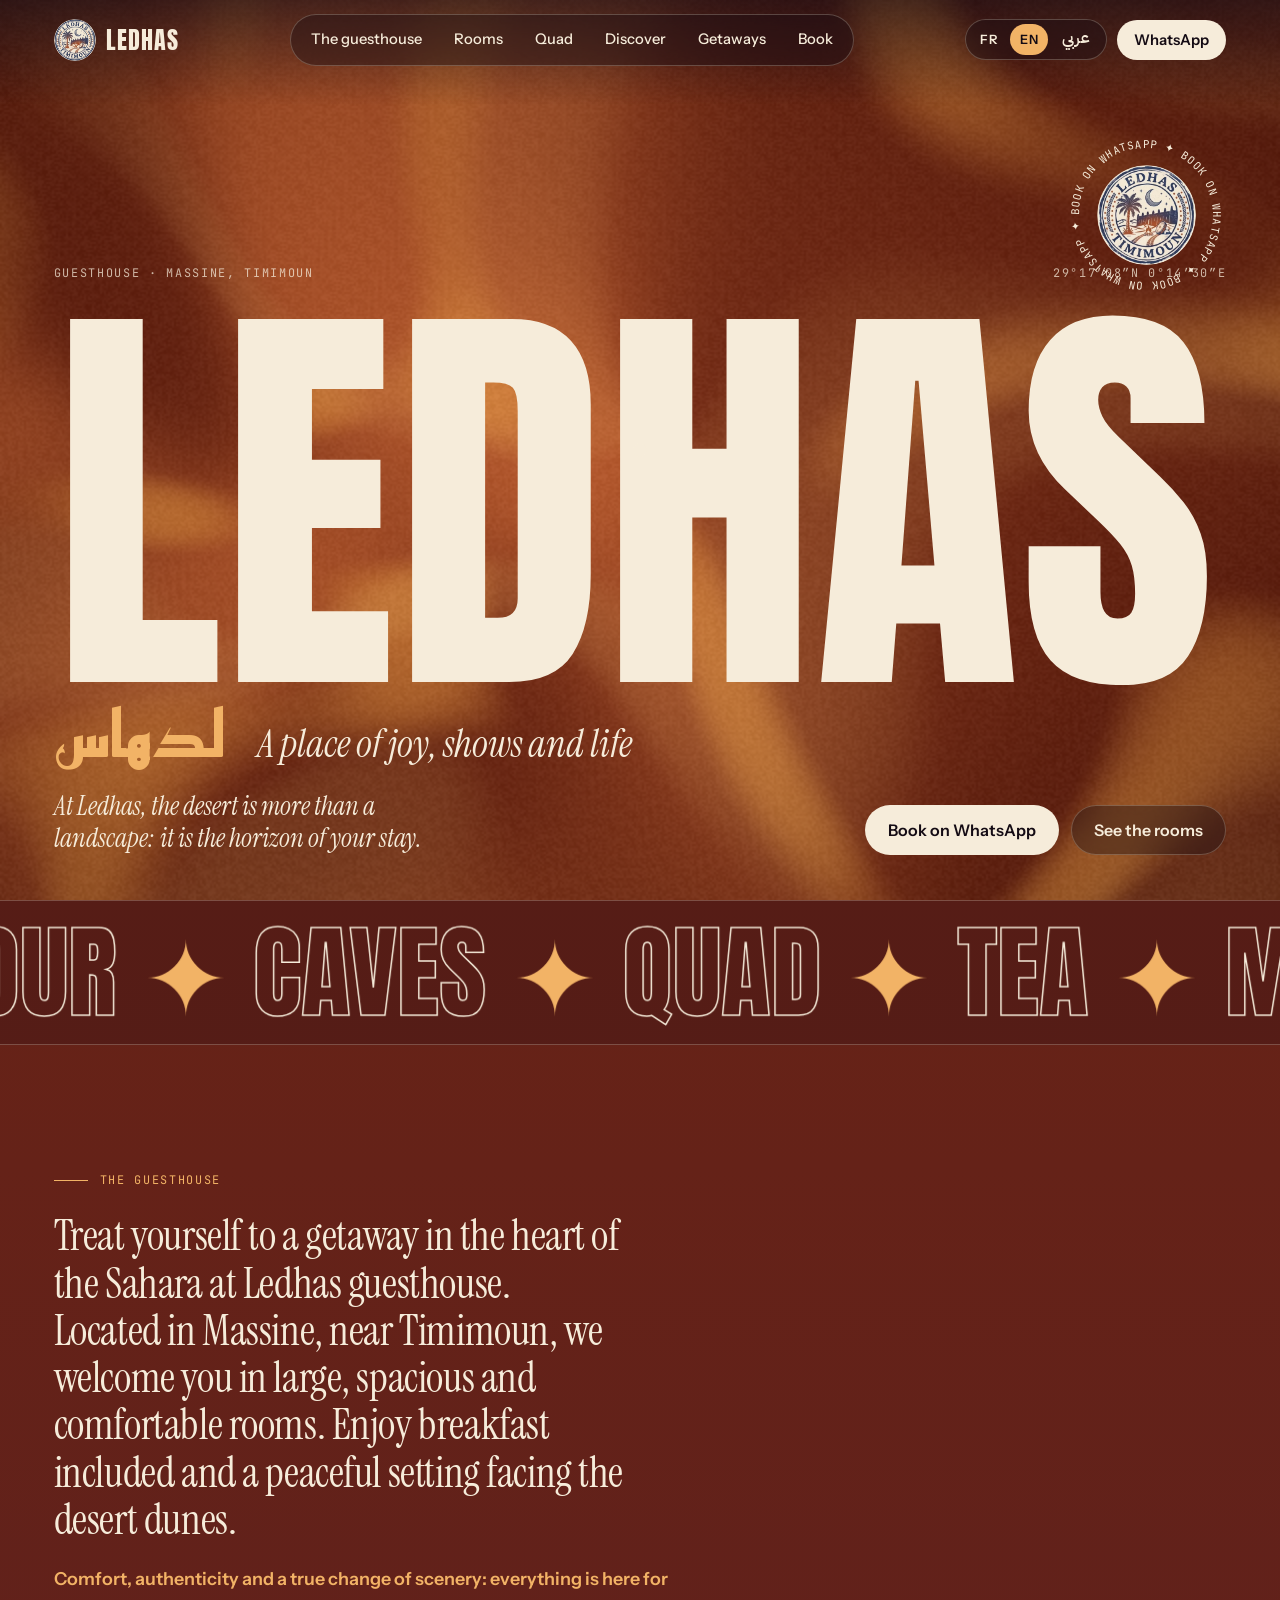
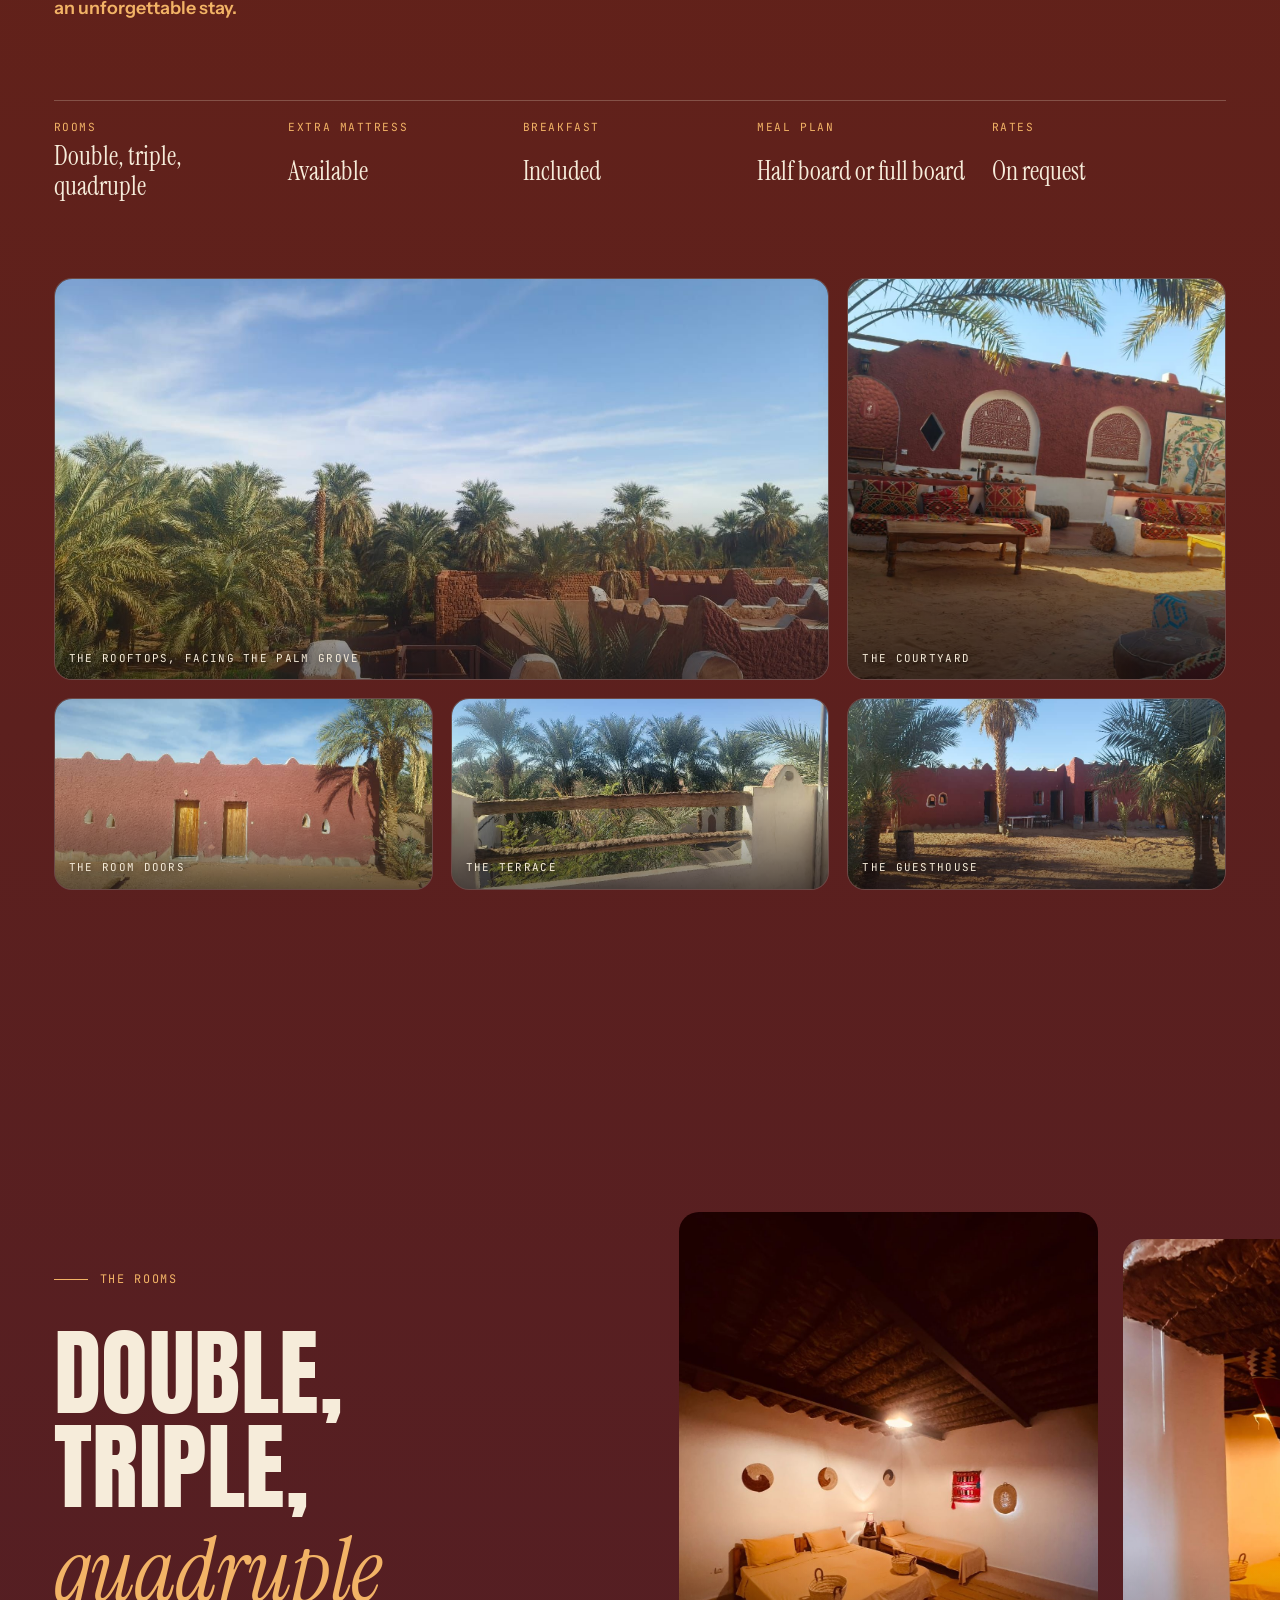
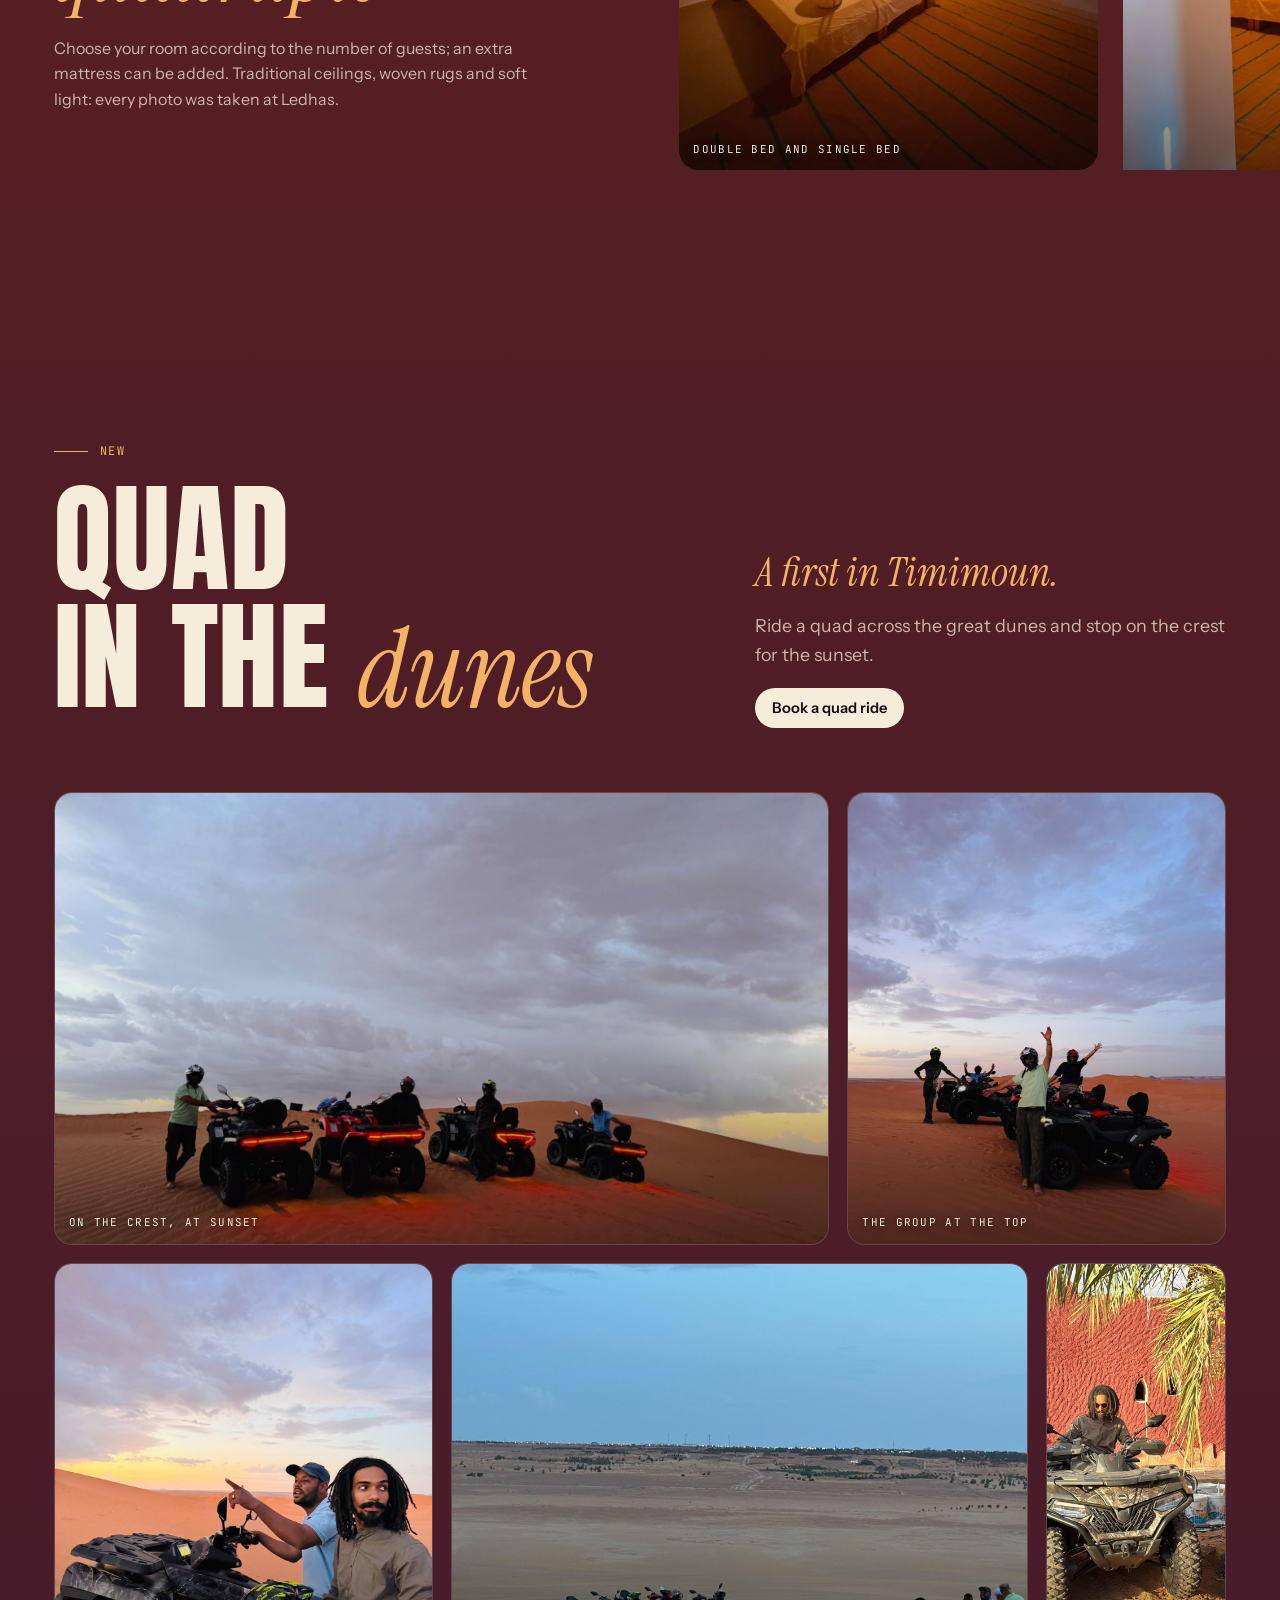
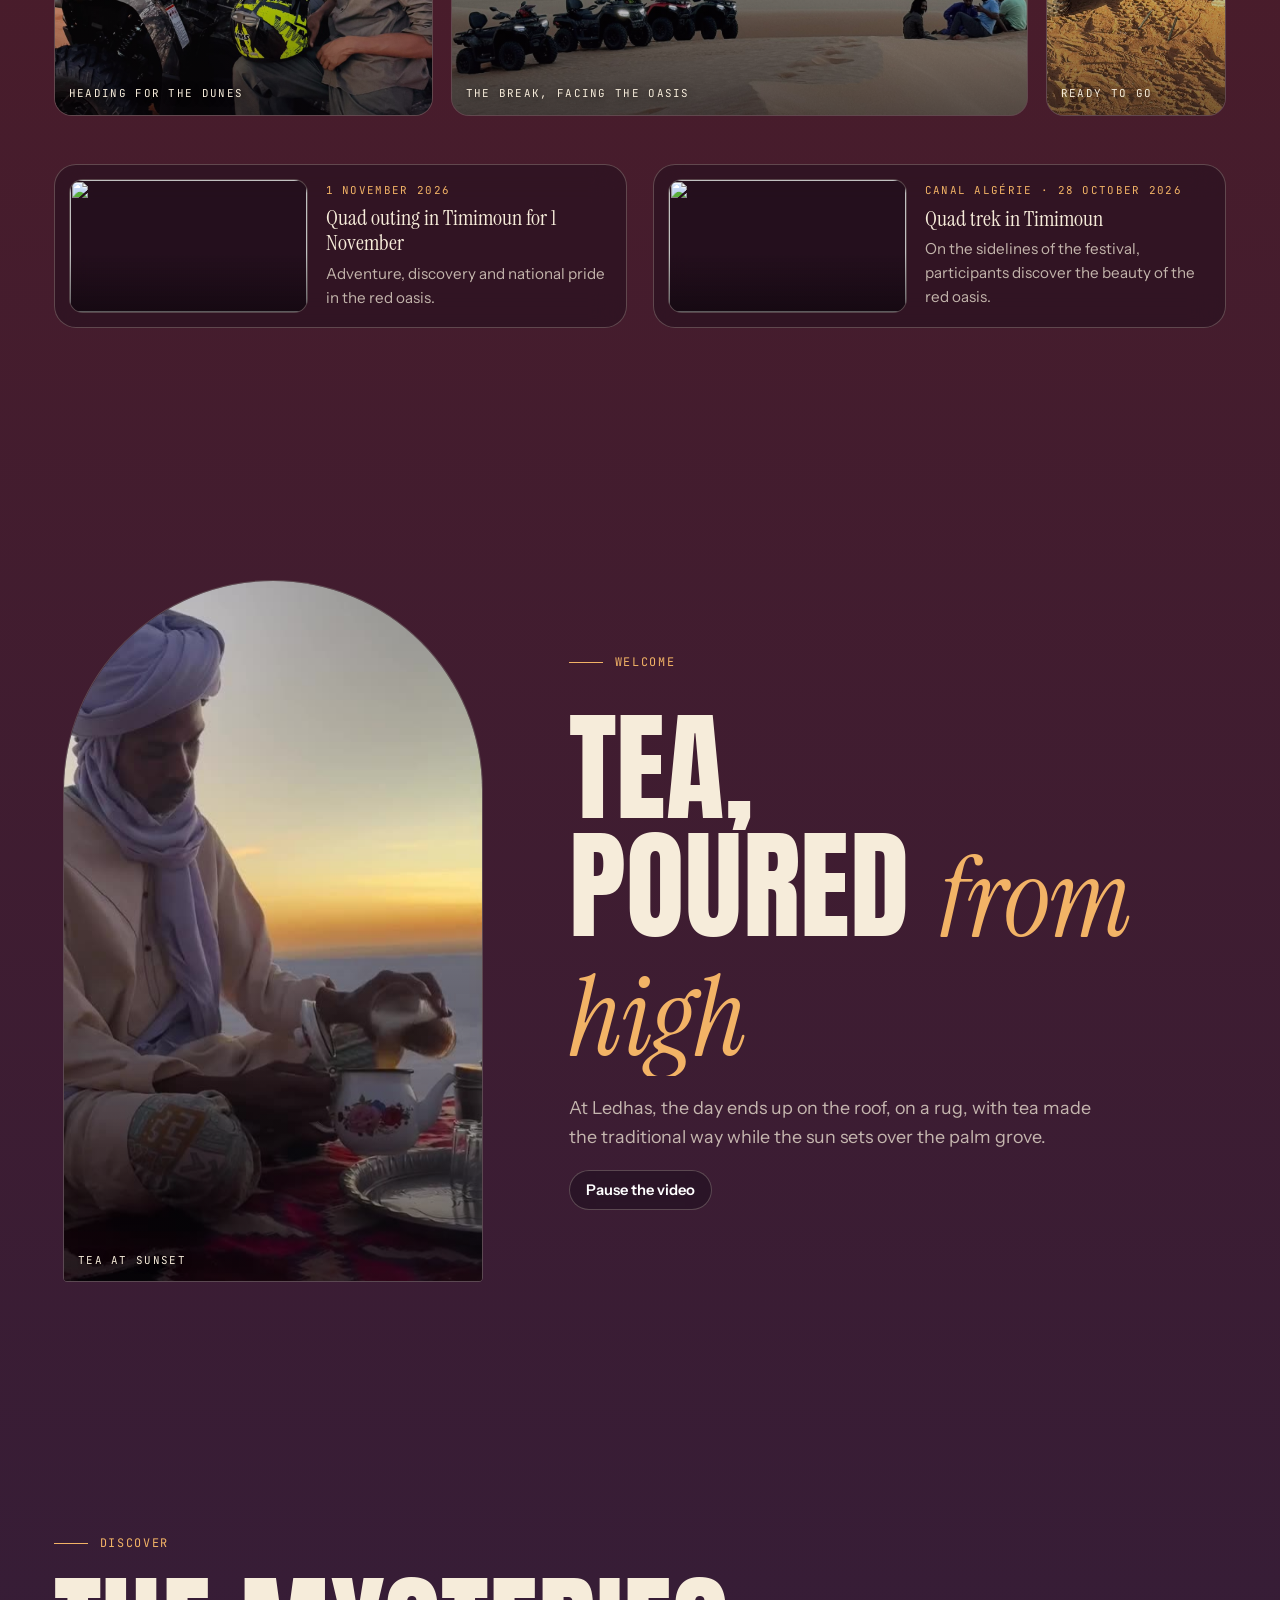
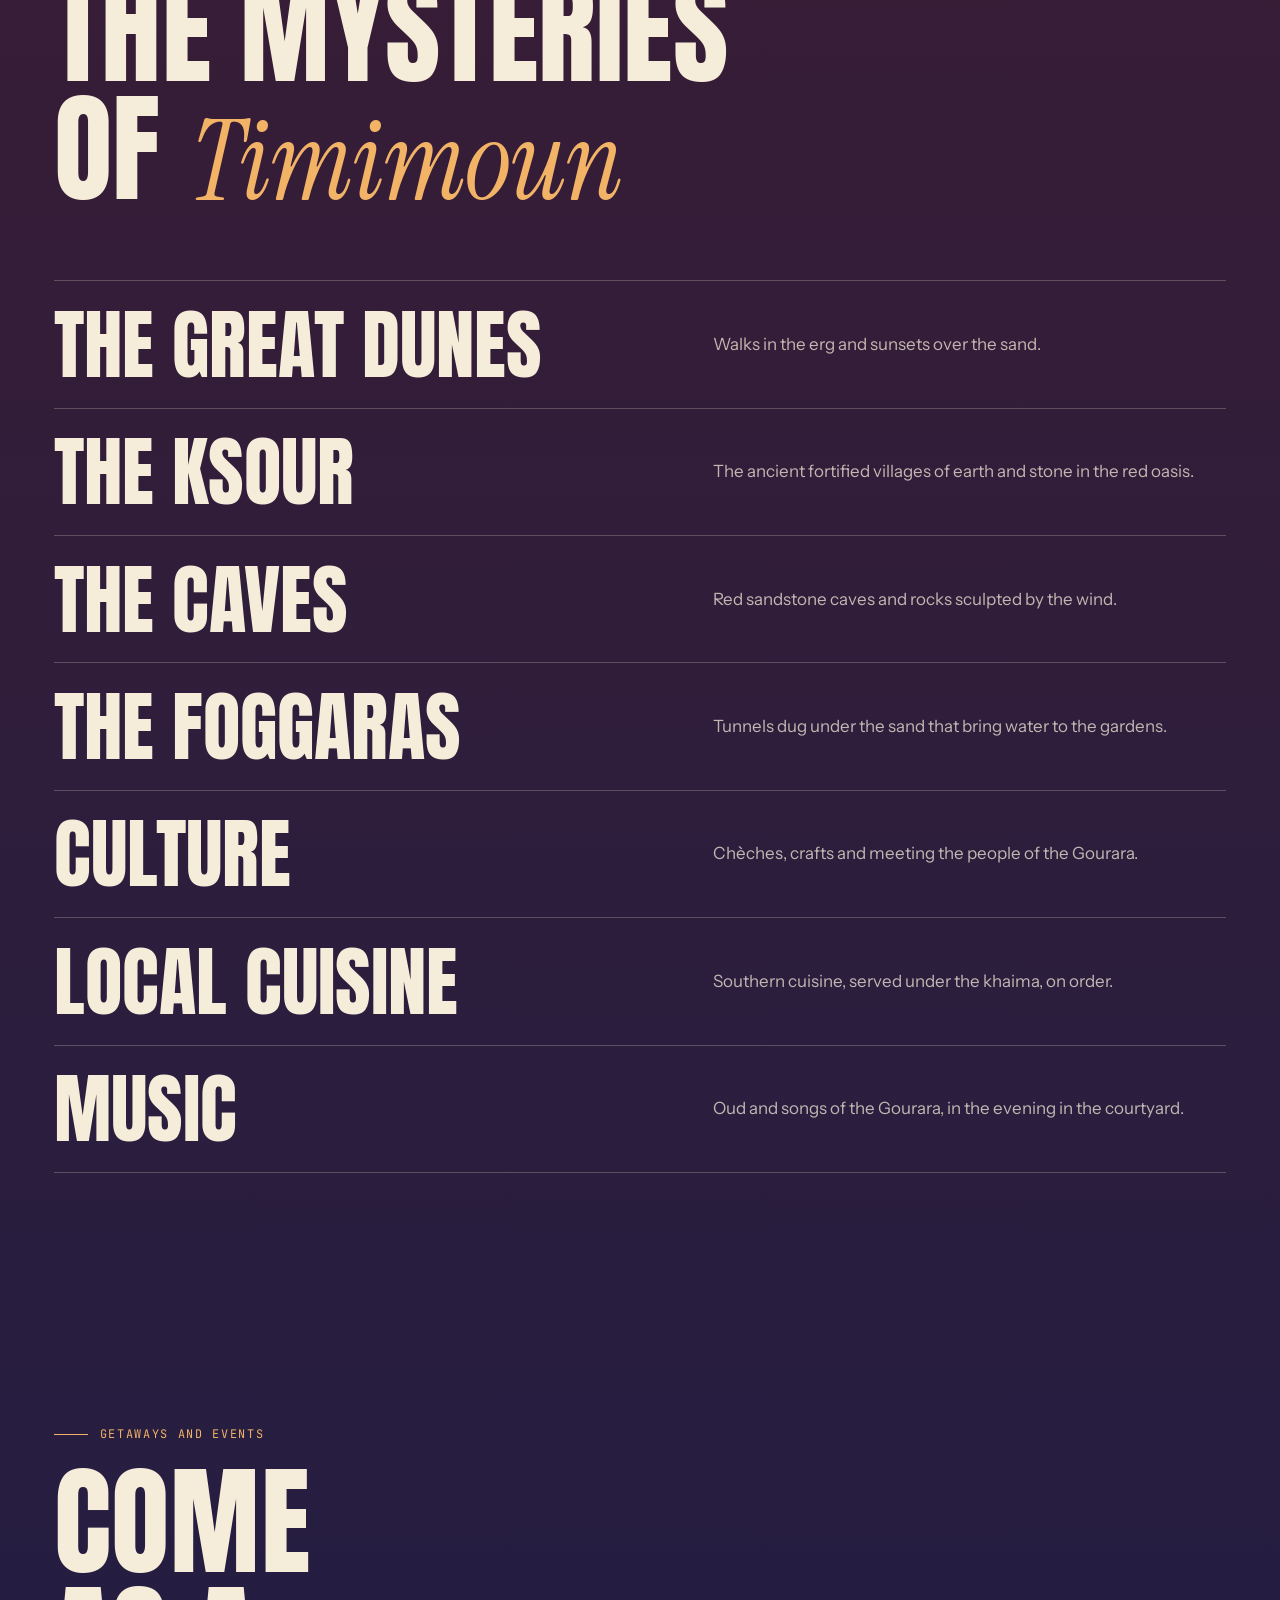
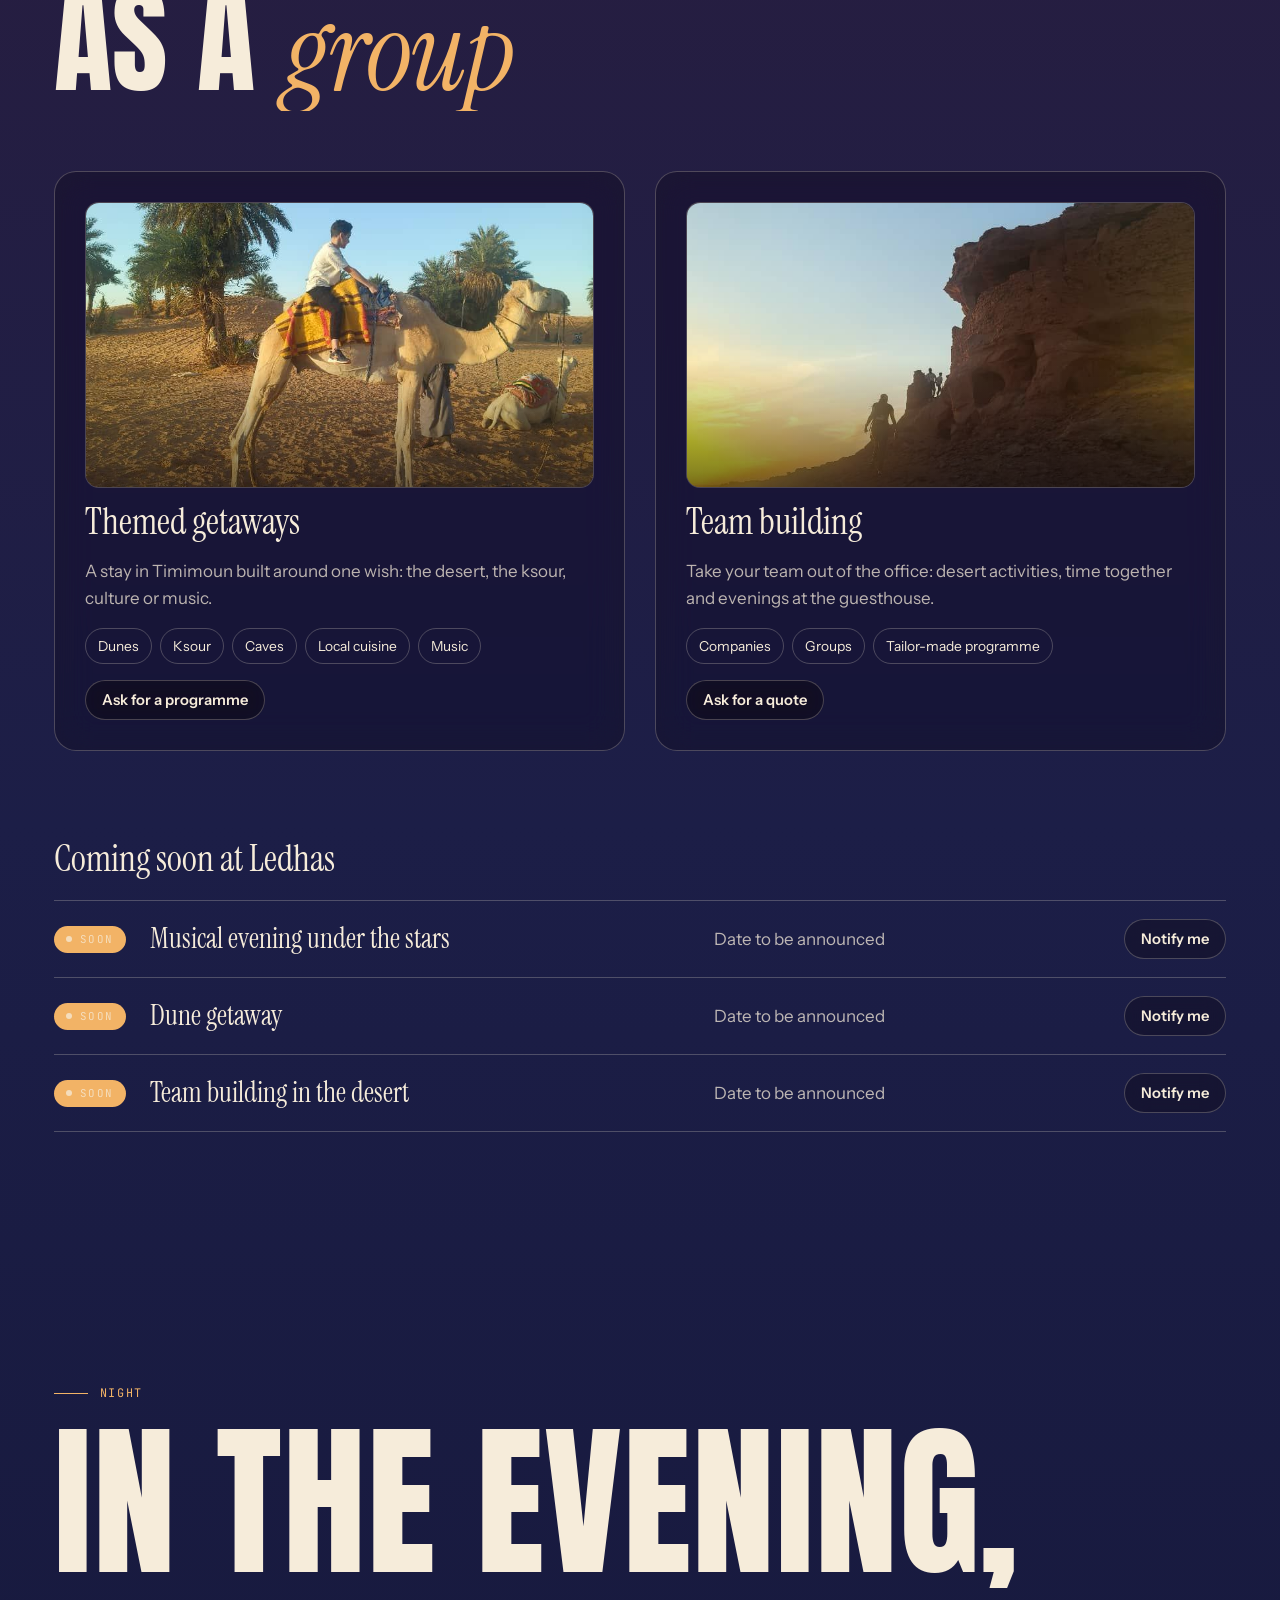
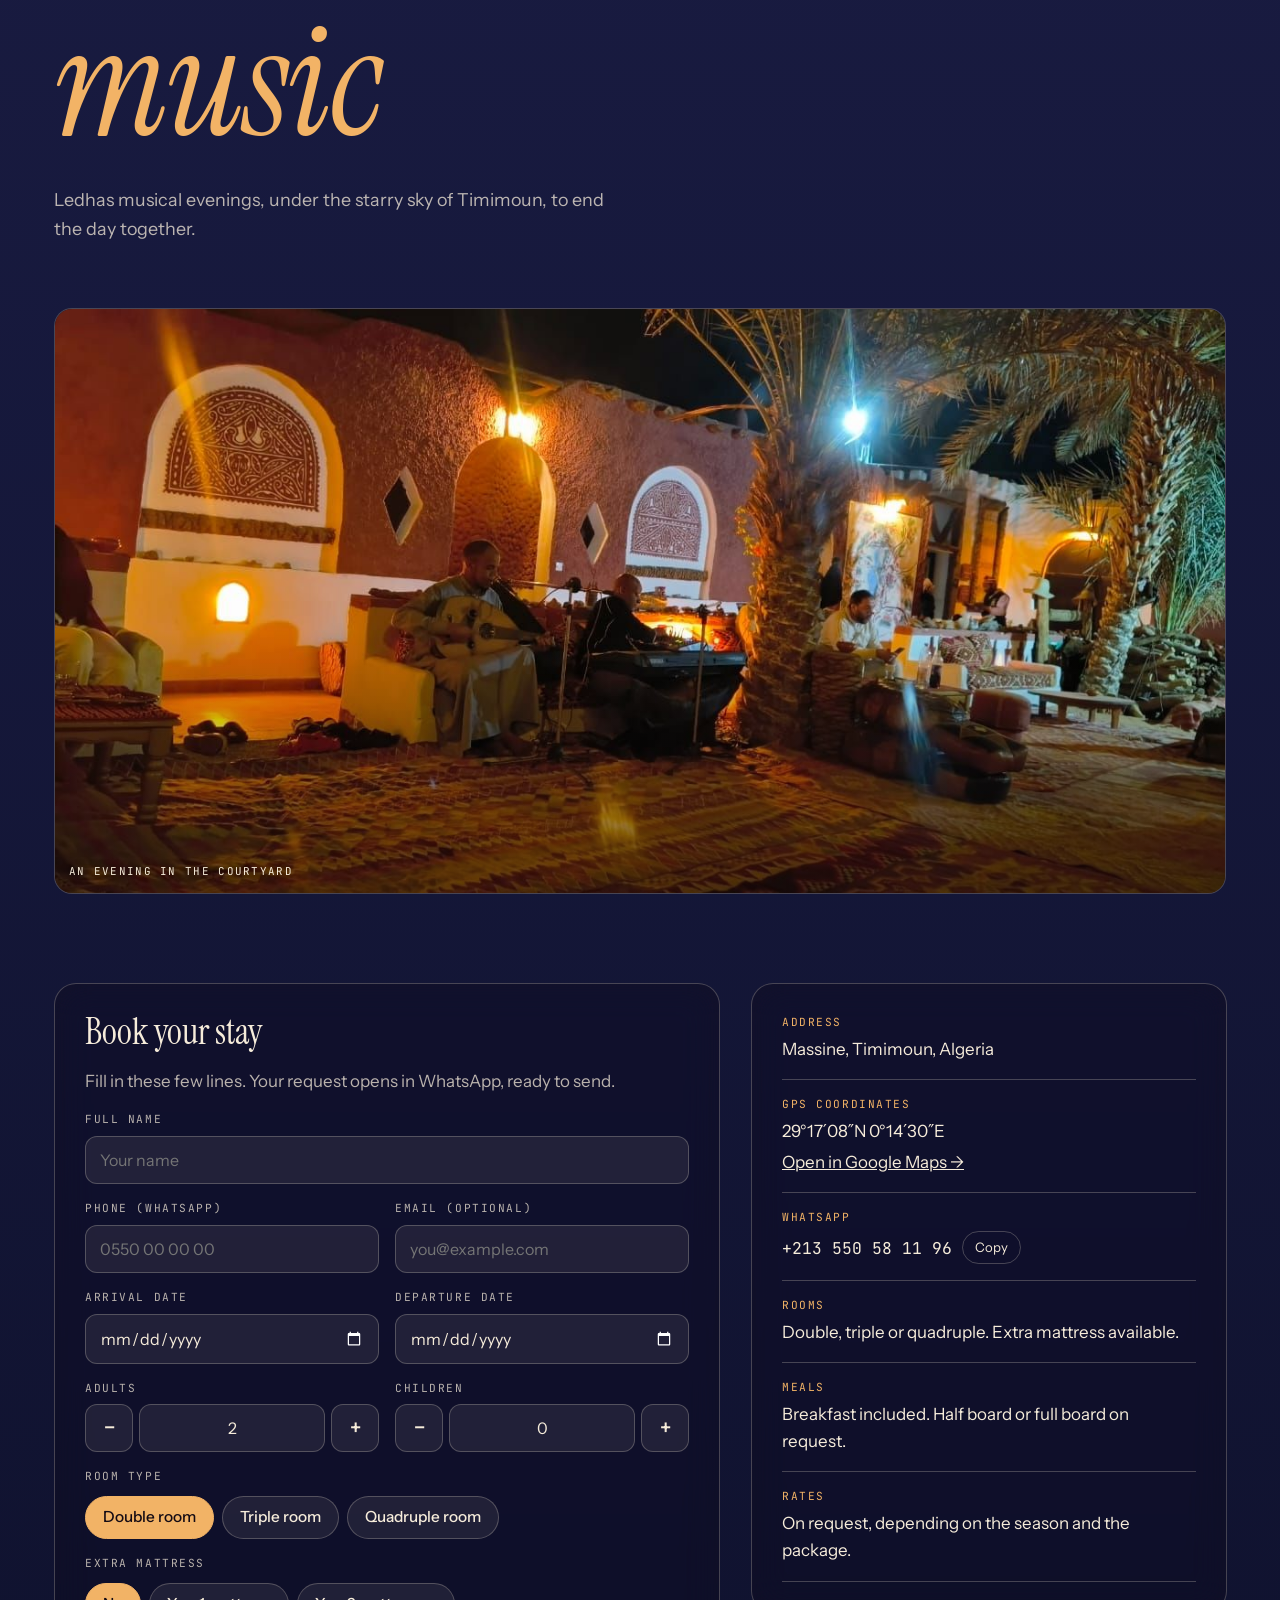
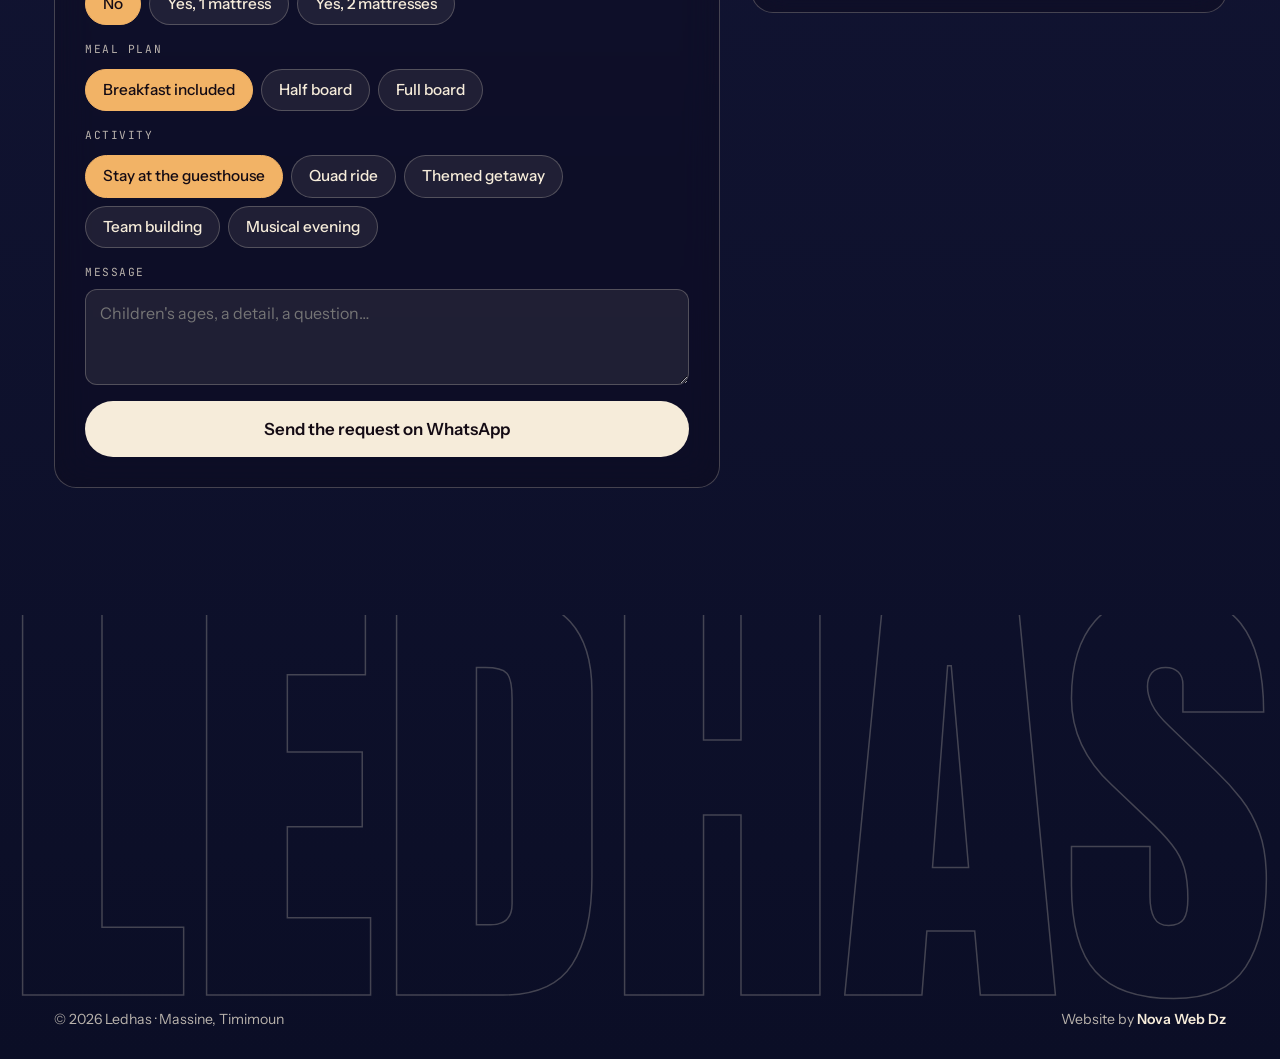
==== commit 6dda27a0: "Save booking requests to the shared Supabase database Co-Authored-By: Claude Opus 5.5 <noreply@anthr" ====
--- a/index.html
+++ b/index.html
@@ -273,6 +273,7 @@
 .form-note{margin:-4px 0 0;font-family:var(--mono);font-size:.72rem;letter-spacing:.12em;text-transform:uppercase;color:var(--saff);min-height:1em}
 .form-note:empty{display:none}
 .form-error{margin:0;padding:11px 14px;border-radius:12px;background:rgba(196,87,43,.22);border:1px solid rgba(242,179,102,.5);color:var(--cream);font-size:.95rem}
+[dir="rtl"] input[dir="ltr"]{text-align:right}
 input[aria-invalid="true"]{border-color:var(--saff)}
 .facts{grid-template-columns:repeat(5,minmax(0,1fr))}
 @media (max-width:1000px){.facts{grid-template-columns:repeat(3,minmax(0,1fr))}.facts div{padding-bottom:18px}}
@@ -313,6 +314,8 @@
 .chip:focus-visible,.step:focus-visible{outline:2px solid var(--saff);outline-offset:2px}
 .lang{direction:ltr}
 .lang button[lang="ar"]{font-family:"IBM Plex Sans Arabic","Noto Kufi Arabic",Tahoma,sans-serif!important;font-size:1.02rem!important;font-weight:600;line-height:1;padding-block:6px 9px;min-width:52px}
+.form-done{margin:0;padding:11px 14px;border-radius:12px;background:rgba(91,195,132,.16);border:1px solid rgba(91,195,132,.45);color:var(--cream);font-size:.95rem;line-height:1.45}
+input[aria-invalid="true"]{border-color:var(--saff)!important}
 </style>
 </head>
 <body>
@@ -507,6 +510,8 @@
           <p>Remplissez ces quelques lignes. Votre demande s'ouvre dans WhatsApp, prête à être envoyée.</p>
           <form id="bookForm" novalidate>
             <label class="full" for="f-nom">Nom complet<input id="f-nom" name="nom" type="text" autocomplete="name" placeholder="Votre nom"></label>
+            <label for="f-tel">Téléphone (WhatsApp)<input id="f-tel" name="tel" type="tel" autocomplete="tel" inputmode="tel" placeholder="0550 00 00 00" dir="ltr"></label>
+            <label for="f-email">E-mail (facultatif)<input id="f-email" name="email" type="email" autocomplete="email" placeholder="vous@exemple.com" dir="ltr"></label>
             <label for="f-arrivee">Date d’arrivée<input id="f-arrivee" name="arrivee" type="date"></label>
             <label for="f-depart">Date de départ<input id="f-depart" name="depart" type="date"></label>
             <p class="full form-note" id="nights" aria-live="polite"></p>
@@ -518,6 +523,7 @@
             <label for="f-formule">Activité<select id="f-formule" name="formule"><option value="aucune">Séjour au gîte</option><option value="quad">Sortie en quad</option><option value="evasion">Évasion thématique</option><option value="team">Team building</option><option value="soiree">Soirée musicale</option></select></label>
             <label class="full" for="f-msg">Message<textarea id="f-msg" name="msg" placeholder="Âge des enfants, une précision, une question…"></textarea></label>
             <p class="full form-error" id="formError" role="alert" hidden></p>
+            <p class="full form-done" id="formDone" role="status" hidden></p>
             <a class="btn btn-solid send full" id="waSend" href="#" target="_blank" rel="noopener">Envoyer la demande sur WhatsApp</a>
           </form>
         </div>
@@ -550,6 +556,7 @@
 <script src="https://cdnjs.cloudflare.com/ajax/libs/gsap/3.12.5/gsap.min.js"></script>
 <script src="https://cdnjs.cloudflare.com/ajax/libs/gsap/3.12.5/ScrollTrigger.min.js"></script>
 <script src="https://cdn.jsdelivr.net/npm/lenis@1.1.13/dist/lenis.min.js"></script>
+<script src="config.js"></script>
 <script>
 (function(){
   "use strict";
@@ -566,9 +573,9 @@
 
   /* ---------- Langues : français (source), English, العربية ---------- */
   var f = function(id){ return document.getElementById(id); };
-  var DICT = {"Ledhas, retour en haut":["Ledhas, back to top","لدهاس، العودة إلى الأعلى"],"Sections":["Sections","الأقسام"],"Le gîte":["The guesthouse","النُزُل"],"Le lieu":["The place","المكان"],"Chambres":["Rooms","الغرف"],"Découvrir":["Discover","اكتشف"],"Quad":["Quad","الكواد"],"Évasions":["Getaways","الرحلات"],"Événements":["Events","الفعاليات"],"Réserver":["Book","احجز"],"Langue":["Language","اللغة"],"WhatsApp":["WhatsApp","واتساب"],"Team building":["Team building","بناء الفريق"],"Gîte · Massine, Timimoun · 29°17′08″N 0°14′30″E":["Guesthouse · Massine, Timimoun · 29°17′08″N 0°14′30″E","نُزُل · ماسين، تيميمون · 29°17′08″N 0°14′30″E"],"À Ledhas, le désert n’est pas seulement un paysage : c’est l’horizon de votre séjour.":["At Ledhas, the desert is more than a landscape: it is the horizon of your stay.","في لدهاس، الصحراء ليست مجرد منظر طبيعي، بل هي أفق إقامتكم."],"Offrez-vous une escapade au cœur du Sahara au gîte Ledhas. Situé à Massine, à proximité de Timimoun, notre établissement vous accueille dans de grandes chambres spacieuses et confortables. Profitez d’un petit-déjeuner inclus et d’un cadre paisible, face aux dunes du désert.":["Treat yourself to a getaway in the heart of the Sahara at Ledhas guesthouse. Located in Massine, near Timimoun, we welcome you in large, spacious and comfortable rooms. Enjoy breakfast included and a peaceful setting facing the desert dunes.","امنحوا أنفسكم رحلة إلى قلب الصحراء في نُزُل لدهاس. يقع نُزُلنا في ماسين بالقرب من تيميمون، ويستقبلكم في غرف كبيرة وواسعة ومريحة. استمتعوا بفطور الصباح المشمول وبأجواء هادئة تطل على كثبان الصحراء."],"Confort, authenticité et dépaysement : tout est réuni pour un séjour inoubliable.":["Comfort, authenticity and a true change of scenery: everything is here for an unforgettable stay.","الراحة والأصالة وتغيير الأجواء: كل شيء متوفر لإقامة لا تُنسى."],"Réserver sur WhatsApp":["Book on WhatsApp","احجز عبر واتساب"],"Voir le gîte":["See the guesthouse","اكتشف النُزُل"],"Les toits en terre rouge de Ledhas face à la palmeraie":["The red earth rooftops of Ledhas facing the palm grove","أسطح لدهاس الطينية الحمراء المطلة على واحة النخيل"],"Ledhas, face à la palmeraie":["Ledhas, facing the palm grove","لدهاس، في مواجهة واحة النخيل"],"Logo Ledhas Timimoun":["Ledhas Timimoun logo","شعار لدهاس تيميمون"],"Le matin":["Morning","الصباح"],"Un gîte, de grandes chambres spacieuses":["A guesthouse with large, spacious rooms","نُزُل بغرف كبيرة وواسعة"],"Chambres doubles, triples ou quadruples, avec la possibilité d’ajouter un matelas supplémentaire. Le petit-déjeuner est inclus ; la demi-pension et la pension complète sont proposées sur demande.":["Double, triple or quadruple rooms, with the option of an extra mattress. Breakfast is included; half board and full board are available on request.","غرف ثنائية أو ثلاثية أو رباعية، مع إمكانية إضافة فراش إضافي. فطور الصباح مشمول، ونوفّر نصف الإقامة والإقامة الكاملة عند الطلب."],"Doubles, triples, quadruples":["Double, triple, quadruple","ثنائية، ثلاثية، رباعية"],"Matelas supplémentaire":["Extra mattress","فراش إضافي"],"Possible":["Available","متوفر"],"Petit-déjeuner":["Breakfast","فطور الصباح"],"Inclus":["Included","مشمول"],"Pension":["Meal plan","الوجبات"],"Demi-pension ou complète":["Half board or full board","نصف إقامة أو إقامة كاملة"],"Tarifs":["Rates","الأسعار"],"Sur demande":["On request","عند الطلب"],"Chambre de Ledhas : grand lit, plafond traditionnel et paniers tressés":["Ledhas room: large bed, traditional ceiling and woven baskets","غرفة في لدهاس: سرير كبير وسقف تقليدي وسلال منسوجة"],"Une chambre de Ledhas":["A room at Ledhas","غرفة في لدهاس"],"Lampe artisanale et table de nuit en bois dans une chambre de Ledhas":["Handmade lamp and wooden bedside table in a Ledhas room","مصباح تقليدي وطاولة خشبية بجانب السرير في غرفة بلدهاس"],"Le soir, à la lampe":["Evening, by lamplight","المساء، على ضوء المصباح"],"Plafond traditionnel, vannerie et lumière douce. Les vraies chambres de Ledhas.":["Traditional ceiling, basketry and soft light. The real rooms of Ledhas.","سقف تقليدي وسلال منسوجة وضوء هادئ. هذه غرف لدهاس الحقيقية."],"Murs rouges, palmiers et ciel bleu":["Red walls, palm trees and blue sky","جدران حمراء ونخيل وسماء زرقاء"],"Une cour à l'ombre des palmiers, une terrasse sur la palmeraie et des murs en terre rouge comme les ksour de Timimoun.":["A courtyard in the shade of palm trees, a terrace over the palm grove and red earth walls like the ksour of Timimoun.","فناء في ظل النخيل، وشرفة تطل على الواحة، وجدران من الطين الأحمر مثل قصور تيميمون."],"La cour de Ledhas avec ses banquettes, ses coussins et son mur rouge décoré":["The Ledhas courtyard with its benches, cushions and decorated red wall","فناء لدهاس بمقاعده ووسائده وجداره الأحمر المزخرف"],"La cour":["The courtyard","الفناء"],"Le bâtiment rouge de Ledhas entre les palmiers":["The red Ledhas building among the palm trees","مبنى لدهاس الأحمر بين النخيل"],"Portes en bois des chambres dans le mur rouge":["Wooden room doors in the red wall","أبواب الغرف الخشبية في الجدار الأحمر"],"Les portes des chambres":["The room doors","أبواب الغرف"],"Vue sur la palmeraie depuis la terrasse ombragée":["View of the palm grove from the shaded terrace","منظر واحة النخيل من الشرفة المظللة"],"La terrasse":["The terrace","الشرفة"],"Le jardin de palmiers devant les murs rouges":["The palm garden in front of the red walls","حديقة النخيل أمام الجدران الحمراء"],"Le jardin":["The garden","الحديقة"],"Les chambres":["The rooms","الغرف"],"Des chambres spacieuses, une même douceur":["Spacious rooms, the same warm comfort","غرف واسعة ودفء واحد"],"Plafonds traditionnels, tapis tissés, vannerie et lumière douce. Toutes les photos sont prises à Ledhas.":["Traditional ceilings, woven rugs, basketry and soft light. Every photo was taken at Ledhas.","أسقف تقليدية وزرابي منسوجة وسلال وضوء هادئ. كل الصور التُقطت في لدهاس."],"Chambre de Ledhas avec un lit double et un lit simple":["Ledhas room with a double bed and a single bed","غرفة في لدهاس بسرير مزدوج وسرير فردي"],"Lit double et lit simple":["Double bed and single bed","سرير مزدوج وسرير فردي"],"Chambre vue derrière le rideau tissé rouge suspendu à l'entrée":["Room seen from behind the red woven curtain hanging in the doorway","غرفة تظهر خلف الستار المنسوج الأحمر المعلّق عند المدخل"],"Derrière le rideau tissé":["Behind the woven curtain","خلف الستار المنسوج"],"Chambre en longueur vers la porte en bois":["Long room leading to the wooden door","غرفة طويلة تؤدي إلى الباب الخشبي"],"Vers la porte en bois":["Toward the wooden door","نحو الباب الخشبي"],"Lit simple, lampe et tissage rouge au mur":["Single bed, lamp and red weaving on the wall","سرير فردي ومصباح ونسيج أحمر على الجدار"],"Le coin lit simple":["The single-bed corner","ركن السرير الفردي"],"Salle de bain avec miroir en corde":["Bathroom with a rope mirror","حمّام بمرآة مؤطّرة بالحبال"],"La salle de bain":["The bathroom","الحمّام"],"Photo agrandie":["Enlarged photo","صورة مكبّرة"],"Fermer":["Close","إغلاق"],"L'après-midi":["Afternoon","بعد الظهر"],"Les mystères de Timimoun":["The mysteries of Timimoun","أسرار تيميمون"],"On vous emmène là où se trouve le vrai Timimoun, entre le sable, la terre rouge et les traditions du Gourara.":["We take you to the real Timimoun, among sand, red earth and the traditions of the Gourara.","نأخذكم إلى تيميمون الحقيقية، بين الرمال والتربة الحمراء وتقاليد منطقة قورارة."],"Dune de sable au soleil couchant près de Timimoun":["Sand dune at sunset near Timimoun","كثيب رملي عند الغروب قرب تيميمون"],"Les grandes dunes":["The great dunes","الكثبان الكبرى"],"Marches dans l'erg et couchers de soleil sur le sable.":["Walks in the erg and sunsets over the sand.","جولات في العرق وغروب الشمس فوق الرمال."],"Ancien ksar en ruine sur un rocher près de Timimoun":["Ancient ruined ksar on a rock near Timimoun","قصر قديم مهدّم فوق صخرة قرب تيميمون"],"Les ksour":["The ksour","القصور"],"Les villages fortifiés en terre rouge, qui donnent son nom à l'oasis rouge.":["The fortified red earth villages that give the red oasis its name.","القرى المحصّنة من الطين الأحمر التي منحت الواحة الحمراء اسمها."],"Visiteur en chèche jaune à l'entrée d'une grotte de grès rouge":["Visitor in a yellow chèche at the entrance of a red sandstone cave","زائر بعمامة صفراء عند مدخل كهف من الحجر الرملي الأحمر"],"Les grottes":["The caves","الكهوف"],"Les grottes de grès rouge et les rochers sculptés par le vent.":["Red sandstone caves and rocks sculpted by the wind.","كهوف من الحجر الرملي الأحمر وصخور نحتتها الرياح."],"Chèches et foulards colorés vendus dans une grotte":["Colourful chèches and scarves sold in a cave","عمائم وأوشحة ملوّنة تُباع داخل كهف"],"La culture":["Culture","الثقافة"],"Chèches, artisanat et rencontres avec les habitants du Gourara.":["Chèches, crafts and meeting the people of the Gourara.","العمائم والحِرَف التقليدية ولقاء سكان قورارة."],"Repas sous la khaïma de Ledhas":["Meal under the Ledhas khaima","وجبة تحت خيمة لدهاس"],"La gastronomie":["Local cuisine","المطبخ المحلي"],"La cuisine du Sud, servie sous la khaïma, sur commande.":["Southern cuisine, served under the khaima, on order.","مأكولات الجنوب، تُقدَّم تحت الخيمة حسب الطلب."],"Soirée musicale avec oud dans la cour de Ledhas":["Musical evening with an oud in the Ledhas courtyard","سهرة موسيقية بالعود في فناء لدهاس"],"La musique":["Music","الموسيقى"],"Oud et chants du Gourara, le soir dans la cour du gîte.":["Oud and songs of the Gourara, in the evening in the courtyard.","العود وأغاني قورارة، مساءً في فناء النُزُل."],"L'eau qui coule dans une foggara":["Water flowing in a foggara","الماء يجري في فقارة"],"Les foggaras":["The foggaras","الفقارات"],"Le génie de l'oasis : des galeries creusées sous le sable qui amènent l'eau jusqu'aux jardins, et la partagent entre les familles. À voir couler de près, à quelques pas de la palmeraie.":["The genius of the oasis: tunnels dug under the sand that bring water to the gardens and share it between families. See it flowing up close, a few steps from the palm grove.","عبقرية الواحة: أنفاق محفورة تحت الرمال تجلب الماء إلى البساتين وتوزّعه بين العائلات. شاهدوه يجري عن قرب، على بُعد خطوات من واحة النخيل."],"Nouveau":["New","جديد"],"Le quad dans les dunes, une première à Timimoun":["Quad biking in the dunes, a first in Timimoun","الكواد في الكثبان، لأول مرة في تيميمون"],"Partez en quad sur les grandes dunes de Timimoun et arrêtez-vous sur la crête pour le coucher du soleil.":["Ride a quad across the great dunes of Timimoun and stop on the crest for the sunset.","انطلقوا على دراجات الكواد فوق كثبان تيميمون الكبرى وتوقّفوا على القمة لمشاهدة الغروب."],"Réserver une sortie en quad":["Book a quad ride","احجز جولة كواد"],"Voir les vidéos":["Watch the videos","شاهد الفيديوهات"],"Quatre quads alignés sur une dune au coucher du soleil":["Four quads lined up on a dune at sunset","أربع دراجات كواد مصطفّة على كثيب عند الغروب"],"Sur la crête, au coucher du soleil":["On the crest, at sunset","على القمة، عند الغروب"],"Groupe en quad saluant sur les dunes":["Group on quads waving on the dunes","مجموعة على دراجات الكواد تلوّح فوق الكثبان"],"Le groupe au sommet":["The group at the top","المجموعة على القمة"],"Deux participants à côté d'un quad, face aux dunes":["Two participants next to a quad, facing the dunes","مشاركان بجانب دراجة كواد في مواجهة الكثبان"],"Cap sur les dunes":["Heading for the dunes","نحو الكثبان"],"Pause sur la dune avec vue sur l'oasis de Timimoun":["Break on the dune overlooking the Timimoun oasis","استراحة على الكثيب مع إطلالة على واحة تيميمون"],"La pause, face à l'oasis":["The break, facing the oasis","استراحة أمام الواحة"],"Départ en quad devant un mur rouge et un palmier":["Quad departure in front of a red wall and a palm tree","الانطلاق بالكواد أمام جدار أحمر ونخلة"],"Prêt à partir":["Ready to go","جاهز للانطلاق"],"En vidéo":["On video","بالفيديو"],"1er Novembre 2026":["1 November 2026","أول نوفمبر 2026"],"Sortie en quad à Timimoun pour le 1er Novembre":["Quad outing in Timimoun for 1 November","خرجة بالكواد في تيميمون بمناسبة أول نوفمبر"],"Aventure, découverte et fierté nationale dans l'oasis rouge, pour l'anniversaire du déclenchement de la Révolution de 1954.":["Adventure, discovery and national pride in the red oasis, for the anniversary of the outbreak of the 1954 Revolution.","مغامرة واكتشاف وفخر وطني في الواحة الحمراء، في ذكرى اندلاع ثورة 1954."],"Canal Algérie · 28 octobre 2026":["Canal Algérie · 28 October 2026","كنال ألجيري · 28 أكتوبر 2026"],"Randonnée en quad à Timimoun":["Quad trek in Timimoun","جولة بالكواد في تيميمون"],"En marge du festival, les participants partent à l'aventure et découvrent la beauté de l'oasis rouge.":["On the sidelines of the festival, participants set off on an adventure and discover the beauty of the red oasis.","على هامش المهرجان، ينطلق المشاركون في مغامرة ويكتشفون جمال الواحة الحمراء."],"Préparation du thé au coucher du soleil":["Tea being prepared at sunset","تحضير الشاي عند الغروب"],"Le thé, au coucher du soleil":["Tea at sunset","الشاي عند الغروب"],"L'accueil":["Welcome","الضيافة"],"Le thé, versé de haut, face au désert":["Tea, poured from up high, facing the desert","الشاي يُسكب من الأعلى في مواجهة الصحراء"],"À Ledhas, la journée se termine en haut, sur un tapis, avec le thé préparé à l'ancienne pendant que le soleil descend sur la palmeraie.":["At Ledhas, the day ends up on the roof, on a rug, with tea made the traditional way while the sun sets over the palm grove.","في لدهاس، ينتهي اليوم فوق السطح على زربية، مع شاي يُحضَّر على الطريقة التقليدية بينما تغرب الشمس فوق واحة النخيل."],"Mettre la vidéo en pause":["Pause the video","إيقاف الفيديو مؤقتًا"],"Lire la vidéo":["Play the video","تشغيل الفيديو"],"Au coucher du soleil":["At sunset","عند الغروب"],"Évasions thématiques et team building":["Themed getaways and team building","رحلات موضوعية وبناء الفريق"],"Des séjours construits autour d'un thème, pour un groupe d'amis ou une équipe. Dites-nous ce que vous cherchez, on prépare le programme.":["Stays built around a theme, for a group of friends or a team. Tell us what you are looking for and we will plan the programme.","إقامات مبنية حول موضوع معيّن، لمجموعة أصدقاء أو لفريق عمل. أخبرونا بما تبحثون عنه وسنُعدّ لكم البرنامج."],"Balade à dos de dromadaire près de la palmeraie":["Camel ride near the palm grove","جولة على ظهر الجمل قرب واحة النخيل"],"Évasions thématiques":["Themed getaways","رحلات موضوعية"],"Un séjour à Timimoun organisé autour d'une envie : le désert, les ksour, la culture ou la musique.":["A stay in Timimoun built around one wish: the desert, the ksour, culture or music.","إقامة في تيميمون حول رغبة واحدة: الصحراء أو القصور أو الثقافة أو الموسيقى."],"Dunes":["Dunes","الكثبان"],"Ksour":["Ksour","القصور"],"Grottes":["Caves","الكهوف"],"Gastronomie":["Local cuisine","المطبخ المحلي"],"Musique":["Music","الموسيقى"],"Demander un programme":["Ask for a programme","اطلب برنامجًا"],"Groupe en randonnée sur les rochers au coucher du soleil":["Group hiking on the rocks at sunset","مجموعة تتنزّه بين الصخور عند الغروب"],"Sortez votre équipe du bureau : activités dans le désert, temps ensemble et soirées au gîte.":["Take your team out of the office: desert activities, time together and evenings at the guesthouse.","أخرجوا فريقكم من المكتب: أنشطة في الصحراء، ووقت معًا، وسهرات في النُزُل."],"Entreprises":["Companies","الشركات"],"Groupes":["Groups","المجموعات"],"Programme sur mesure":["Tailor-made programme","برنامج حسب الطلب"],"Demander un devis":["Ask for a quote","اطلب عرض سعر"],"Bientôt à Ledhas":["Coming soon at Ledhas","قريبًا في لدهاس"],"Les prochaines dates seront annoncées très bientôt. Demandez à être prévenu sur WhatsApp.":["Upcoming dates will be announced very soon. Ask to be notified on WhatsApp.","سنعلن عن المواعيد القادمة قريبًا جدًا. اطلبوا أن نُعلمكم عبر واتساب."],"Soirée musicale dans la cour de Ledhas":["Musical evening in the Ledhas courtyard","سهرة موسيقية في فناء لدهاس"],"Bientôt":["Soon","قريبًا"],"Soirée musicale sous les étoiles":["Musical evening under the stars","سهرة موسيقية تحت النجوم"],"Date bientôt annoncée":["Date to be announced","سيُعلن عن الموعد قريبًا"],"Musique du Gourara, dîner et nuit au gîte.":["Music of the Gourara, dinner and a night at the guesthouse.","موسيقى قورارة وعشاء وليلة في النُزُل."],"Me prévenir":["Notify me","أعلموني"],"Rocher sculpté par le vent dans le désert de Timimoun":["Wind-sculpted rock in the Timimoun desert","صخرة نحتتها الرياح في صحراء تيميمون"],"Évasion dans les dunes":["Dune getaway","رحلة في الكثبان"],"Un séjour thématique : dunes, ksour et coucher de soleil.":["A themed stay: dunes, ksour and sunset.","إقامة موضوعية: كثبان وقصور وغروب."],"Pause au sommet d'une falaise de grès rouge":["Break at the top of a red sandstone cliff","استراحة فوق جرف من الحجر الرملي الأحمر"],"Team building au désert":["Team building in the desert","بناء الفريق في الصحراء"],"Une journée d'activités pour les équipes et les entreprises.":["A day of activities for teams and companies.","يوم من الأنشطة للفرق والشركات."],"La nuit":["Night","الليل"],"Le soir, la musique":["In the evening, music","في المساء، الموسيقى"],"Les soirées musicales de Ledhas, sous le ciel étoilé de Timimoun, pour finir la journée ensemble.":["Ledhas musical evenings, under the starry sky of Timimoun, to end the day together.","سهرات لدهاس الموسيقية تحت سماء تيميمون المرصّعة بالنجوم، لنختم اليوم معًا."],"Réserver votre séjour":["Book your stay","احجز إقامتك"],"Remplissez ces quelques lignes. Votre demande s'ouvre dans WhatsApp, prête à être envoyée.":["Fill in these few lines. Your request opens in WhatsApp, ready to send.","املأ هذه الخانات القليلة، وسيُفتح طلبك في واتساب جاهزًا للإرسال."],"Nom complet":["Full name","الاسم الكامل"],"Votre nom":["Your name","اسمك"],"Date d’arrivée":["Arrival date","تاريخ الوصول"],"Date de départ":["Departure date","تاريخ المغادرة"],"Adultes":["Adults","البالغون"],"Enfants":["Children","الأطفال"],"Type de chambre":["Room type","نوع الغرفة"],"Chambre double":["Double room","غرفة ثنائية"],"Chambre triple":["Triple room","غرفة ثلاثية"],"Chambre quadruple":["Quadruple room","غرفة رباعية"],"Non":["No","لا"],"Oui, 1 matelas":["Yes, 1 mattress","نعم، فراش واحد"],"Oui, 2 matelas":["Yes, 2 mattresses","نعم، فراشان"],"Petit-déjeuner inclus":["Breakfast included","فطور الصباح مشمول"],"Demi-pension":["Half board","نصف إقامة"],"Pension complète":["Full board","إقامة كاملة"],"Activité":["Activity","النشاط"],"Séjour au gîte":["Stay at the guesthouse","إقامة في النُزُل"],"Sortie en quad":["Quad ride","جولة كواد"],"Évasion thématique":["Themed getaway","رحلة موضوعية"],"Soirée musicale":["Musical evening","سهرة موسيقية"],"Message":["Message","رسالة"],"Âge des enfants, une précision, une question…":["Children's ages, a detail, a question…","أعمار الأطفال، ملاحظة، سؤال…"],"Envoyer la demande sur WhatsApp":["Send the request on WhatsApp","أرسل الطلب عبر واتساب"],"Adresse":["Address","العنوان"],"Massine, Timimoun, Algérie":["Massine, Timimoun, Algeria","ماسين، تيميمون، الجزائر"],"Coordonnées":["GPS coordinates","الإحداثيات"],"Ouvrir dans Google Maps →":["Open in Google Maps →","افتح في خرائط Google ←"],"Copier":["Copy","نسخ"],"Copié":["Copied","تم النسخ"],"Sélectionné":["Selected","تم التحديد"],"Double, triple ou quadruple. Matelas supplémentaire possible.":["Double, triple or quadruple. Extra mattress available.","ثنائية أو ثلاثية أو رباعية. يمكن إضافة فراش إضافي."],"Repas":["Meals","الوجبات"],"Petit-déjeuner inclus. Demi-pension ou pension complète sur demande.":["Breakfast included. Half board or full board on request.","فطور الصباح مشمول. نصف إقامة أو إقامة كاملة عند الطلب."],"Sur demande, selon la saison et la formule.":["On request, depending on the season and the package.","عند الطلب، حسب الموسم والصيغة المختارة."],"Lieu de joie, de spectacle et de vie":["A place of joy, shows and life","مكان للفرح والعروض والحياة"],"© 2026 Ledhas · Massine, Timimoun":["© 2026 Ledhas · Massine, Timimoun","© 2026 لدهاس · ماسين، تيميمون"],"Site réalisé par":["Website by","تصميم الموقع:"],"Aube":["Dawn","الفجر"],"Matin":["Morning","الصباح"],"Après-midi":["Afternoon","بعد الظهر"],"Coucher du soleil":["Sunset","الغروب"],"Nuit":["Night","الليل"],"La date de départ doit être après la date d’arrivée.":["The departure date must be after the arrival date.","يجب أن يكون تاريخ المغادرة بعد تاريخ الوصول."],"Une chambre pour chaque groupe":["A room for every group","غرفة لكل مجموعة"],"Doubles, triples ou quadruples":["Double, triple or quadruple","ثنائية أو ثلاثية أو رباعية"],"Choisissez la chambre selon le nombre de personnes ; un matelas supplémentaire peut être ajouté. Plafonds traditionnels, tapis tissés et lumière douce : toutes les photos sont prises à Ledhas.":["Choose your room according to the number of guests; an extra mattress can be added. Traditional ceilings, woven rugs and soft light: every photo was taken at Ledhas.","اختاروا الغرفة حسب عدد الأشخاص، ويمكن إضافة فراش إضافي. أسقف تقليدية وزرابي منسوجة وضوء هادئ: كل الصور التُقطت في لدهاس."],"Gîte · Massine, Timimoun":["Guesthouse · Massine, Timimoun","نُزُل · ماسين، تيميمون"],"Voir les chambres":["See the rooms","شاهد الغرف"],"Thé":["Tea","الشاي"],"Les toits, face à la palmeraie":["The rooftops, facing the palm grove","الأسطح، في مواجهة واحة النخيل"],"Glissez →":["Swipe →","اسحب ←"],"Les paniers tressés":["The woven baskets","السلال المنسوجة"],"Envie de voir la vôtre ?":["Want to see yours?","تريدون رؤية غرفتكم؟"],"Demander les disponibilités":["Check availability","اسأل عن الأماكن المتاحة"],"Une première à Timimoun.":["A first in Timimoun.","لأول مرة في تيميمون."],"Partez en quad sur les grandes dunes et arrêtez-vous sur la crête pour le coucher du soleil.":["Ride a quad across the great dunes and stop on the crest for the sunset.","انطلقوا بالكواد فوق الكثبان الكبرى وتوقّفوا على القمة لمشاهدة الغروب."],"Aventure, découverte et fierté nationale dans l'oasis rouge.":["Adventure, discovery and national pride in the red oasis.","مغامرة واكتشاف وفخر وطني في الواحة الحمراء."],"En marge du festival, les participants découvrent la beauté de l'oasis rouge.":["On the sidelines of the festival, participants discover the beauty of the red oasis.","على هامش المهرجان، يكتشف المشاركون جمال الواحة الحمراء."],"Les anciens villages fortifiés en terre et en pierre de l'oasis rouge.":["The ancient fortified villages of earth and stone in the red oasis.","القرى المحصّنة القديمة من الطين والحجر في الواحة الحمراء."],"Les galeries creusées sous le sable qui amènent l'eau jusqu'aux jardins.":["Tunnels dug under the sand that bring water to the gardens.","أنفاق محفورة تحت الرمال تجلب الماء إلى البساتين."],"Évasions et événements":["Getaways and events","الرحلات والفعاليات"],"Une soirée dans la cour":["An evening in the courtyard","سهرة في الفناء"],"La cour de Ledhas avec ses banquettes et son mur rouge décoré":["The Ledhas courtyard with its benches and decorated red wall","فناء لدهاس بمقاعده وجداره الأحمر المزخرف"],"Chambre avec un lit double et un lit simple":["Room with a double bed and a single bed","غرفة بسرير مزدوج وسرير فردي"],"Grand lit, plafond traditionnel et paniers tressés":["Large bed, traditional ceiling and woven baskets","سرير كبير وسقف تقليدي وسلال منسوجة"],"Lampe artisanale et table de nuit en bois":["Handmade lamp and wooden bedside table","مصباح تقليدي وطاولة خشبية بجانب السرير"],"Soirée musicale avec oud et clavier dans la cour de Ledhas":["Musical evening with oud and keyboard in the Ledhas courtyard","سهرة موسيقية بالعود والأورغ في فناء لدهاس"],"Voir":["View","عرض"],"Défiler":["Scroll","مرّر"],"Lire":["Play","تشغيل"],"Gîte · Massine, Timimoun ·":["Guesthouse · Massine, Timimoun ·","نُزُل · ماسين، تيميمون ·"]};
+  var DICT = {"Ledhas, retour en haut":["Ledhas, back to top","لدهاس، العودة إلى الأعلى"],"Sections":["Sections","الأقسام"],"Le gîte":["The guesthouse","النُزُل"],"Le lieu":["The place","المكان"],"Chambres":["Rooms","الغرف"],"Découvrir":["Discover","اكتشف"],"Quad":["Quad","الكواد"],"Évasions":["Getaways","الرحلات"],"Événements":["Events","الفعاليات"],"Réserver":["Book","احجز"],"Langue":["Language","اللغة"],"WhatsApp":["WhatsApp","واتساب"],"Team building":["Team building","بناء الفريق"],"Gîte · Massine, Timimoun · 29°17′08″N 0°14′30″E":["Guesthouse · Massine, Timimoun · 29°17′08″N 0°14′30″E","نُزُل · ماسين، تيميمون · 29°17′08″N 0°14′30″E"],"À Ledhas, le désert n’est pas seulement un paysage : c’est l’horizon de votre séjour.":["At Ledhas, the desert is more than a landscape: it is the horizon of your stay.","في لدهاس، الصحراء ليست مجرد منظر طبيعي، بل هي أفق إقامتكم."],"Offrez-vous une escapade au cœur du Sahara au gîte Ledhas. Situé à Massine, à proximité de Timimoun, notre établissement vous accueille dans de grandes chambres spacieuses et confortables. Profitez d’un petit-déjeuner inclus et d’un cadre paisible, face aux dunes du désert.":["Treat yourself to a getaway in the heart of the Sahara at Ledhas guesthouse. Located in Massine, near Timimoun, we welcome you in large, spacious and comfortable rooms. Enjoy breakfast included and a peaceful setting facing the desert dunes.","امنحوا أنفسكم رحلة إلى قلب الصحراء في نُزُل لدهاس. يقع نُزُلنا في ماسين بالقرب من تيميمون، ويستقبلكم في غرف كبيرة وواسعة ومريحة. استمتعوا بفطور الصباح المشمول وبأجواء هادئة تطل على كثبان الصحراء."],"Confort, authenticité et dépaysement : tout est réuni pour un séjour inoubliable.":["Comfort, authenticity and a true change of scenery: everything is here for an unforgettable stay.","الراحة والأصالة وتغيير الأجواء: كل شيء متوفر لإقامة لا تُنسى."],"Réserver sur WhatsApp":["Book on WhatsApp","احجز عبر واتساب"],"Voir le gîte":["See the guesthouse","اكتشف النُزُل"],"Les toits en terre rouge de Ledhas face à la palmeraie":["The red earth rooftops of Ledhas facing the palm grove","أسطح لدهاس الطينية الحمراء المطلة على واحة النخيل"],"Ledhas, face à la palmeraie":["Ledhas, facing the palm grove","لدهاس، في مواجهة واحة النخيل"],"Logo Ledhas Timimoun":["Ledhas Timimoun logo","شعار لدهاس تيميمون"],"Le matin":["Morning","الصباح"],"Un gîte, de grandes chambres spacieuses":["A guesthouse with large, spacious rooms","نُزُل بغرف كبيرة وواسعة"],"Chambres doubles, triples ou quadruples, avec la possibilité d’ajouter un matelas supplémentaire. Le petit-déjeuner est inclus ; la demi-pension et la pension complète sont proposées sur demande.":["Double, triple or quadruple rooms, with the option of an extra mattress. Breakfast is included; half board and full board are available on request.","غرف ثنائية أو ثلاثية أو رباعية، مع إمكانية إضافة فراش إضافي. فطور الصباح مشمول، ونوفّر نصف الإقامة والإقامة الكاملة عند الطلب."],"Doubles, triples, quadruples":["Double, triple, quadruple","ثنائية، ثلاثية، رباعية"],"Matelas supplémentaire":["Extra mattress","فراش إضافي"],"Possible":["Available","متوفر"],"Petit-déjeuner":["Breakfast","فطور الصباح"],"Inclus":["Included","مشمول"],"Pension":["Meal plan","الوجبات"],"Demi-pension ou complète":["Half board or full board","نصف إقامة أو إقامة كاملة"],"Tarifs":["Rates","الأسعار"],"Sur demande":["On request","عند الطلب"],"Chambre de Ledhas : grand lit, plafond traditionnel et paniers tressés":["Ledhas room: large bed, traditional ceiling and woven baskets","غرفة في لدهاس: سرير كبير وسقف تقليدي وسلال منسوجة"],"Une chambre de Ledhas":["A room at Ledhas","غرفة في لدهاس"],"Lampe artisanale et table de nuit en bois dans une chambre de Ledhas":["Handmade lamp and wooden bedside table in a Ledhas room","مصباح تقليدي وطاولة خشبية بجانب السرير في غرفة بلدهاس"],"Le soir, à la lampe":["Evening, by lamplight","المساء، على ضوء المصباح"],"Plafond traditionnel, vannerie et lumière douce. Les vraies chambres de Ledhas.":["Traditional ceiling, basketry and soft light. The real rooms of Ledhas.","سقف تقليدي وسلال منسوجة وضوء هادئ. هذه غرف لدهاس الحقيقية."],"Murs rouges, palmiers et ciel bleu":["Red walls, palm trees and blue sky","جدران حمراء ونخيل وسماء زرقاء"],"Une cour à l'ombre des palmiers, une terrasse sur la palmeraie et des murs en terre rouge comme les ksour de Timimoun.":["A courtyard in the shade of palm trees, a terrace over the palm grove and red earth walls like the ksour of Timimoun.","فناء في ظل النخيل، وشرفة تطل على الواحة، وجدران من الطين الأحمر مثل قصور تيميمون."],"La cour de Ledhas avec ses banquettes, ses coussins et son mur rouge décoré":["The Ledhas courtyard with its benches, cushions and decorated red wall","فناء لدهاس بمقاعده ووسائده وجداره الأحمر المزخرف"],"La cour":["The courtyard","الفناء"],"Le bâtiment rouge de Ledhas entre les palmiers":["The red Ledhas building among the palm trees","مبنى لدهاس الأحمر بين النخيل"],"Portes en bois des chambres dans le mur rouge":["Wooden room doors in the red wall","أبواب الغرف الخشبية في الجدار الأحمر"],"Les portes des chambres":["The room doors","أبواب الغرف"],"Vue sur la palmeraie depuis la terrasse ombragée":["View of the palm grove from the shaded terrace","منظر واحة النخيل من الشرفة المظللة"],"La terrasse":["The terrace","الشرفة"],"Le jardin de palmiers devant les murs rouges":["The palm garden in front of the red walls","حديقة النخيل أمام الجدران الحمراء"],"Le jardin":["The garden","الحديقة"],"Les chambres":["The rooms","الغرف"],"Des chambres spacieuses, une même douceur":["Spacious rooms, the same warm comfort","غرف واسعة ودفء واحد"],"Plafonds traditionnels, tapis tissés, vannerie et lumière douce. Toutes les photos sont prises à Ledhas.":["Traditional ceilings, woven rugs, basketry and soft light. Every photo was taken at Ledhas.","أسقف تقليدية وزرابي منسوجة وسلال وضوء هادئ. كل الصور التُقطت في لدهاس."],"Chambre de Ledhas avec un lit double et un lit simple":["Ledhas room with a double bed and a single bed","غرفة في لدهاس بسرير مزدوج وسرير فردي"],"Lit double et lit simple":["Double bed and single bed","سرير مزدوج وسرير فردي"],"Chambre vue derrière le rideau tissé rouge suspendu à l'entrée":["Room seen from behind the red woven curtain hanging in the doorway","غرفة تظهر خلف الستار المنسوج الأحمر المعلّق عند المدخل"],"Derrière le rideau tissé":["Behind the woven curtain","خلف الستار المنسوج"],"Chambre en longueur vers la porte en bois":["Long room leading to the wooden door","غرفة طويلة تؤدي إلى الباب الخشبي"],"Vers la porte en bois":["Toward the wooden door","نحو الباب الخشبي"],"Lit simple, lampe et tissage rouge au mur":["Single bed, lamp and red weaving on the wall","سرير فردي ومصباح ونسيج أحمر على الجدار"],"Le coin lit simple":["The single-bed corner","ركن السرير الفردي"],"Salle de bain avec miroir en corde":["Bathroom with a rope mirror","حمّام بمرآة مؤطّرة بالحبال"],"La salle de bain":["The bathroom","الحمّام"],"Photo agrandie":["Enlarged photo","صورة مكبّرة"],"Fermer":["Close","إغلاق"],"L'après-midi":["Afternoon","بعد الظهر"],"Les mystères de Timimoun":["The mysteries of Timimoun","أسرار تيميمون"],"On vous emmène là où se trouve le vrai Timimoun, entre le sable, la terre rouge et les traditions du Gourara.":["We take you to the real Timimoun, among sand, red earth and the traditions of the Gourara.","نأخذكم إلى تيميمون الحقيقية، بين الرمال والتربة الحمراء وتقاليد منطقة قورارة."],"Dune de sable au soleil couchant près de Timimoun":["Sand dune at sunset near Timimoun","كثيب رملي عند الغروب قرب تيميمون"],"Les grandes dunes":["The great dunes","الكثبان الكبرى"],"Marches dans l'erg et couchers de soleil sur le sable.":["Walks in the erg and sunsets over the sand.","جولات في العرق وغروب الشمس فوق الرمال."],"Ancien ksar en ruine sur un rocher près de Timimoun":["Ancient ruined ksar on a rock near Timimoun","قصر قديم مهدّم فوق صخرة قرب تيميمون"],"Les ksour":["The ksour","القصور"],"Les villages fortifiés en terre rouge, qui donnent son nom à l'oasis rouge.":["The fortified red earth villages that give the red oasis its name.","القرى المحصّنة من الطين الأحمر التي منحت الواحة الحمراء اسمها."],"Visiteur en chèche jaune à l'entrée d'une grotte de grès rouge":["Visitor in a yellow chèche at the entrance of a red sandstone cave","زائر بعمامة صفراء عند مدخل كهف من الحجر الرملي الأحمر"],"Les grottes":["The caves","الكهوف"],"Les grottes de grès rouge et les rochers sculptés par le vent.":["Red sandstone caves and rocks sculpted by the wind.","كهوف من الحجر الرملي الأحمر وصخور نحتتها الرياح."],"Chèches et foulards colorés vendus dans une grotte":["Colourful chèches and scarves sold in a cave","عمائم وأوشحة ملوّنة تُباع داخل كهف"],"La culture":["Culture","الثقافة"],"Chèches, artisanat et rencontres avec les habitants du Gourara.":["Chèches, crafts and meeting the people of the Gourara.","العمائم والحِرَف التقليدية ولقاء سكان قورارة."],"Repas sous la khaïma de Ledhas":["Meal under the Ledhas khaima","وجبة تحت خيمة لدهاس"],"La gastronomie":["Local cuisine","المطبخ المحلي"],"La cuisine du Sud, servie sous la khaïma, sur commande.":["Southern cuisine, served under the khaima, on order.","مأكولات الجنوب، تُقدَّم تحت الخيمة حسب الطلب."],"Soirée musicale avec oud dans la cour de Ledhas":["Musical evening with an oud in the Ledhas courtyard","سهرة موسيقية بالعود في فناء لدهاس"],"La musique":["Music","الموسيقى"],"Oud et chants du Gourara, le soir dans la cour du gîte.":["Oud and songs of the Gourara, in the evening in the courtyard.","العود وأغاني قورارة، مساءً في فناء النُزُل."],"L'eau qui coule dans une foggara":["Water flowing in a foggara","الماء يجري في فقارة"],"Les foggaras":["The foggaras","الفقارات"],"Le génie de l'oasis : des galeries creusées sous le sable qui amènent l'eau jusqu'aux jardins, et la partagent entre les familles. À voir couler de près, à quelques pas de la palmeraie.":["The genius of the oasis: tunnels dug under the sand that bring water to the gardens and share it between families. See it flowing up close, a few steps from the palm grove.","عبقرية الواحة: أنفاق محفورة تحت الرمال تجلب الماء إلى البساتين وتوزّعه بين العائلات. شاهدوه يجري عن قرب، على بُعد خطوات من واحة النخيل."],"Nouveau":["New","جديد"],"Le quad dans les dunes, une première à Timimoun":["Quad biking in the dunes, a first in Timimoun","الكواد في الكثبان، لأول مرة في تيميمون"],"Partez en quad sur les grandes dunes de Timimoun et arrêtez-vous sur la crête pour le coucher du soleil.":["Ride a quad across the great dunes of Timimoun and stop on the crest for the sunset.","انطلقوا على دراجات الكواد فوق كثبان تيميمون الكبرى وتوقّفوا على القمة لمشاهدة الغروب."],"Réserver une sortie en quad":["Book a quad ride","احجز جولة كواد"],"Voir les vidéos":["Watch the videos","شاهد الفيديوهات"],"Quatre quads alignés sur une dune au coucher du soleil":["Four quads lined up on a dune at sunset","أربع دراجات كواد مصطفّة على كثيب عند الغروب"],"Sur la crête, au coucher du soleil":["On the crest, at sunset","على القمة، عند الغروب"],"Groupe en quad saluant sur les dunes":["Group on quads waving on the dunes","مجموعة على دراجات الكواد تلوّح فوق الكثبان"],"Le groupe au sommet":["The group at the top","المجموعة على القمة"],"Deux participants à côté d'un quad, face aux dunes":["Two participants next to a quad, facing the dunes","مشاركان بجانب دراجة كواد في مواجهة الكثبان"],"Cap sur les dunes":["Heading for the dunes","نحو الكثبان"],"Pause sur la dune avec vue sur l'oasis de Timimoun":["Break on the dune overlooking the Timimoun oasis","استراحة على الكثيب مع إطلالة على واحة تيميمون"],"La pause, face à l'oasis":["The break, facing the oasis","استراحة أمام الواحة"],"Départ en quad devant un mur rouge et un palmier":["Quad departure in front of a red wall and a palm tree","الانطلاق بالكواد أمام جدار أحمر ونخلة"],"Prêt à partir":["Ready to go","جاهز للانطلاق"],"En vidéo":["On video","بالفيديو"],"1er Novembre 2026":["1 November 2026","أول نوفمبر 2026"],"Sortie en quad à Timimoun pour le 1er Novembre":["Quad outing in Timimoun for 1 November","خرجة بالكواد في تيميمون بمناسبة أول نوفمبر"],"Aventure, découverte et fierté nationale dans l'oasis rouge, pour l'anniversaire du déclenchement de la Révolution de 1954.":["Adventure, discovery and national pride in the red oasis, for the anniversary of the outbreak of the 1954 Revolution.","مغامرة واكتشاف وفخر وطني في الواحة الحمراء، في ذكرى اندلاع ثورة 1954."],"Canal Algérie · 28 octobre 2026":["Canal Algérie · 28 October 2026","كنال ألجيري · 28 أكتوبر 2026"],"Randonnée en quad à Timimoun":["Quad trek in Timimoun","جولة بالكواد في تيميمون"],"En marge du festival, les participants partent à l'aventure et découvrent la beauté de l'oasis rouge.":["On the sidelines of the festival, participants set off on an adventure and discover the beauty of the red oasis.","على هامش المهرجان، ينطلق المشاركون في مغامرة ويكتشفون جمال الواحة الحمراء."],"Préparation du thé au coucher du soleil":["Tea being prepared at sunset","تحضير الشاي عند الغروب"],"Le thé, au coucher du soleil":["Tea at sunset","الشاي عند الغروب"],"L'accueil":["Welcome","الضيافة"],"Le thé, versé de haut, face au désert":["Tea, poured from up high, facing the desert","الشاي يُسكب من الأعلى في مواجهة الصحراء"],"À Ledhas, la journée se termine en haut, sur un tapis, avec le thé préparé à l'ancienne pendant que le soleil descend sur la palmeraie.":["At Ledhas, the day ends up on the roof, on a rug, with tea made the traditional way while the sun sets over the palm grove.","في لدهاس، ينتهي اليوم فوق السطح على زربية، مع شاي يُحضَّر على الطريقة التقليدية بينما تغرب الشمس فوق واحة النخيل."],"Mettre la vidéo en pause":["Pause the video","إيقاف الفيديو مؤقتًا"],"Lire la vidéo":["Play the video","تشغيل الفيديو"],"Au coucher du soleil":["At sunset","عند الغروب"],"Évasions thématiques et team building":["Themed getaways and team building","رحلات موضوعية وبناء الفريق"],"Des séjours construits autour d'un thème, pour un groupe d'amis ou une équipe. Dites-nous ce que vous cherchez, on prépare le programme.":["Stays built around a theme, for a group of friends or a team. Tell us what you are looking for and we will plan the programme.","إقامات مبنية حول موضوع معيّن، لمجموعة أصدقاء أو لفريق عمل. أخبرونا بما تبحثون عنه وسنُعدّ لكم البرنامج."],"Balade à dos de dromadaire près de la palmeraie":["Camel ride near the palm grove","جولة على ظهر الجمل قرب واحة النخيل"],"Évasions thématiques":["Themed getaways","رحلات موضوعية"],"Un séjour à Timimoun organisé autour d'une envie : le désert, les ksour, la culture ou la musique.":["A stay in Timimoun built around one wish: the desert, the ksour, culture or music.","إقامة في تيميمون حول رغبة واحدة: الصحراء أو القصور أو الثقافة أو الموسيقى."],"Dunes":["Dunes","الكثبان"],"Ksour":["Ksour","القصور"],"Grottes":["Caves","الكهوف"],"Gastronomie":["Local cuisine","المطبخ المحلي"],"Musique":["Music","الموسيقى"],"Demander un programme":["Ask for a programme","اطلب برنامجًا"],"Groupe en randonnée sur les rochers au coucher du soleil":["Group hiking on the rocks at sunset","مجموعة تتنزّه بين الصخور عند الغروب"],"Sortez votre équipe du bureau : activités dans le désert, temps ensemble et soirées au gîte.":["Take your team out of the office: desert activities, time together and evenings at the guesthouse.","أخرجوا فريقكم من المكتب: أنشطة في الصحراء، ووقت معًا، وسهرات في النُزُل."],"Entreprises":["Companies","الشركات"],"Groupes":["Groups","المجموعات"],"Programme sur mesure":["Tailor-made programme","برنامج حسب الطلب"],"Demander un devis":["Ask for a quote","اطلب عرض سعر"],"Bientôt à Ledhas":["Coming soon at Ledhas","قريبًا في لدهاس"],"Les prochaines dates seront annoncées très bientôt. Demandez à être prévenu sur WhatsApp.":["Upcoming dates will be announced very soon. Ask to be notified on WhatsApp.","سنعلن عن المواعيد القادمة قريبًا جدًا. اطلبوا أن نُعلمكم عبر واتساب."],"Soirée musicale dans la cour de Ledhas":["Musical evening in the Ledhas courtyard","سهرة موسيقية في فناء لدهاس"],"Bientôt":["Soon","قريبًا"],"Soirée musicale sous les étoiles":["Musical evening under the stars","سهرة موسيقية تحت النجوم"],"Date bientôt annoncée":["Date to be announced","سيُعلن عن الموعد قريبًا"],"Musique du Gourara, dîner et nuit au gîte.":["Music of the Gourara, dinner and a night at the guesthouse.","موسيقى قورارة وعشاء وليلة في النُزُل."],"Me prévenir":["Notify me","أعلموني"],"Rocher sculpté par le vent dans le désert de Timimoun":["Wind-sculpted rock in the Timimoun desert","صخرة نحتتها الرياح في صحراء تيميمون"],"Évasion dans les dunes":["Dune getaway","رحلة في الكثبان"],"Un séjour thématique : dunes, ksour et coucher de soleil.":["A themed stay: dunes, ksour and sunset.","إقامة موضوعية: كثبان وقصور وغروب."],"Pause au sommet d'une falaise de grès rouge":["Break at the top of a red sandstone cliff","استراحة فوق جرف من الحجر الرملي الأحمر"],"Team building au désert":["Team building in the desert","بناء الفريق في الصحراء"],"Une journée d'activités pour les équipes et les entreprises.":["A day of activities for teams and companies.","يوم من الأنشطة للفرق والشركات."],"La nuit":["Night","الليل"],"Le soir, la musique":["In the evening, music","في المساء، الموسيقى"],"Les soirées musicales de Ledhas, sous le ciel étoilé de Timimoun, pour finir la journée ensemble.":["Ledhas musical evenings, under the starry sky of Timimoun, to end the day together.","سهرات لدهاس الموسيقية تحت سماء تيميمون المرصّعة بالنجوم، لنختم اليوم معًا."],"Réserver votre séjour":["Book your stay","احجز إقامتك"],"Remplissez ces quelques lignes. Votre demande s'ouvre dans WhatsApp, prête à être envoyée.":["Fill in these few lines. Your request opens in WhatsApp, ready to send.","املأ هذه الخانات القليلة، وسيُفتح طلبك في واتساب جاهزًا للإرسال."],"Nom complet":["Full name","الاسم الكامل"],"Votre nom":["Your name","اسمك"],"Date d’arrivée":["Arrival date","تاريخ الوصول"],"Date de départ":["Departure date","تاريخ المغادرة"],"Adultes":["Adults","البالغون"],"Enfants":["Children","الأطفال"],"Type de chambre":["Room type","نوع الغرفة"],"Chambre double":["Double room","غرفة ثنائية"],"Chambre triple":["Triple room","غرفة ثلاثية"],"Chambre quadruple":["Quadruple room","غرفة رباعية"],"Non":["No","لا"],"Oui, 1 matelas":["Yes, 1 mattress","نعم، فراش واحد"],"Oui, 2 matelas":["Yes, 2 mattresses","نعم، فراشان"],"Petit-déjeuner inclus":["Breakfast included","فطور الصباح مشمول"],"Demi-pension":["Half board","نصف إقامة"],"Pension complète":["Full board","إقامة كاملة"],"Activité":["Activity","النشاط"],"Séjour au gîte":["Stay at the guesthouse","إقامة في النُزُل"],"Sortie en quad":["Quad ride","جولة كواد"],"Évasion thématique":["Themed getaway","رحلة موضوعية"],"Soirée musicale":["Musical evening","سهرة موسيقية"],"Message":["Message","رسالة"],"Âge des enfants, une précision, une question…":["Children's ages, a detail, a question…","أعمار الأطفال، ملاحظة، سؤال…"],"Envoyer la demande sur WhatsApp":["Send the request on WhatsApp","أرسل الطلب عبر واتساب"],"Adresse":["Address","العنوان"],"Massine, Timimoun, Algérie":["Massine, Timimoun, Algeria","ماسين، تيميمون، الجزائر"],"Coordonnées":["GPS coordinates","الإحداثيات"],"Ouvrir dans Google Maps →":["Open in Google Maps →","افتح في خرائط Google ←"],"Copier":["Copy","نسخ"],"Copié":["Copied","تم النسخ"],"Sélectionné":["Selected","تم التحديد"],"Double, triple ou quadruple. Matelas supplémentaire possible.":["Double, triple or quadruple. Extra mattress available.","ثنائية أو ثلاثية أو رباعية. يمكن إضافة فراش إضافي."],"Repas":["Meals","الوجبات"],"Petit-déjeuner inclus. Demi-pension ou pension complète sur demande.":["Breakfast included. Half board or full board on request.","فطور الصباح مشمول. نصف إقامة أو إقامة كاملة عند الطلب."],"Sur demande, selon la saison et la formule.":["On request, depending on the season and the package.","عند الطلب، حسب الموسم والصيغة المختارة."],"Lieu de joie, de spectacle et de vie":["A place of joy, shows and life","مكان للفرح والعروض والحياة"],"© 2026 Ledhas · Massine, Timimoun":["© 2026 Ledhas · Massine, Timimoun","© 2026 لدهاس · ماسين، تيميمون"],"Site réalisé par":["Website by","تصميم الموقع:"],"Aube":["Dawn","الفجر"],"Matin":["Morning","الصباح"],"Après-midi":["Afternoon","بعد الظهر"],"Coucher du soleil":["Sunset","الغروب"],"Nuit":["Night","الليل"],"La date de départ doit être après la date d’arrivée.":["The departure date must be after the arrival date.","يجب أن يكون تاريخ المغادرة بعد تاريخ الوصول."],"Une chambre pour chaque groupe":["A room for every group","غرفة لكل مجموعة"],"Doubles, triples ou quadruples":["Double, triple or quadruple","ثنائية أو ثلاثية أو رباعية"],"Choisissez la chambre selon le nombre de personnes ; un matelas supplémentaire peut être ajouté. Plafonds traditionnels, tapis tissés et lumière douce : toutes les photos sont prises à Ledhas.":["Choose your room according to the number of guests; an extra mattress can be added. Traditional ceilings, woven rugs and soft light: every photo was taken at Ledhas.","اختاروا الغرفة حسب عدد الأشخاص، ويمكن إضافة فراش إضافي. أسقف تقليدية وزرابي منسوجة وضوء هادئ: كل الصور التُقطت في لدهاس."],"Gîte · Massine, Timimoun":["Guesthouse · Massine, Timimoun","نُزُل · ماسين، تيميمون"],"Voir les chambres":["See the rooms","شاهد الغرف"],"Thé":["Tea","الشاي"],"Les toits, face à la palmeraie":["The rooftops, facing the palm grove","الأسطح، في مواجهة واحة النخيل"],"Glissez →":["Swipe →","اسحب ←"],"Les paniers tressés":["The woven baskets","السلال المنسوجة"],"Envie de voir la vôtre ?":["Want to see yours?","تريدون رؤية غرفتكم؟"],"Demander les disponibilités":["Check availability","اسأل عن الأماكن المتاحة"],"Une première à Timimoun.":["A first in Timimoun.","لأول مرة في تيميمون."],"Partez en quad sur les grandes dunes et arrêtez-vous sur la crête pour le coucher du soleil.":["Ride a quad across the great dunes and stop on the crest for the sunset.","انطلقوا بالكواد فوق الكثبان الكبرى وتوقّفوا على القمة لمشاهدة الغروب."],"Aventure, découverte et fierté nationale dans l'oasis rouge.":["Adventure, discovery and national pride in the red oasis.","مغامرة واكتشاف وفخر وطني في الواحة الحمراء."],"En marge du festival, les participants découvrent la beauté de l'oasis rouge.":["On the sidelines of the festival, participants discover the beauty of the red oasis.","على هامش المهرجان، يكتشف المشاركون جمال الواحة الحمراء."],"Les anciens villages fortifiés en terre et en pierre de l'oasis rouge.":["The ancient fortified villages of earth and stone in the red oasis.","القرى المحصّنة القديمة من الطين والحجر في الواحة الحمراء."],"Les galeries creusées sous le sable qui amènent l'eau jusqu'aux jardins.":["Tunnels dug under the sand that bring water to the gardens.","أنفاق محفورة تحت الرمال تجلب الماء إلى البساتين."],"Évasions et événements":["Getaways and events","الرحلات والفعاليات"],"Une soirée dans la cour":["An evening in the courtyard","سهرة في الفناء"],"La cour de Ledhas avec ses banquettes et son mur rouge décoré":["The Ledhas courtyard with its benches and decorated red wall","فناء لدهاس بمقاعده وجداره الأحمر المزخرف"],"Chambre avec un lit double et un lit simple":["Room with a double bed and a single bed","غرفة بسرير مزدوج وسرير فردي"],"Grand lit, plafond traditionnel et paniers tressés":["Large bed, traditional ceiling and woven baskets","سرير كبير وسقف تقليدي وسلال منسوجة"],"Lampe artisanale et table de nuit en bois":["Handmade lamp and wooden bedside table","مصباح تقليدي وطاولة خشبية بجانب السرير"],"Soirée musicale avec oud et clavier dans la cour de Ledhas":["Musical evening with oud and keyboard in the Ledhas courtyard","سهرة موسيقية بالعود والأورغ في فناء لدهاس"],"Voir":["View","عرض"],"Défiler":["Scroll","مرّر"],"Lire":["Play","تشغيل"],"Gîte · Massine, Timimoun ·":["Guesthouse · Massine, Timimoun ·","نُزُل · ماسين، تيميمون ·"],"Téléphone (WhatsApp)":["Phone (WhatsApp)","الهاتف (واتساب)"],"E-mail (facultatif)":["Email (optional)","البريد الإلكتروني (اختياري)"],"vous@exemple.com":["you@example.com","you@example.com"],"Indiquez votre nom.":["Please enter your name.","يرجى كتابة اسمك."],"Indiquez un numéro de téléphone valide.":["Please enter a valid phone number.","يرجى كتابة رقم هاتف صحيح."],"L’adresse e-mail n’est pas valide.":["The email address is not valid.","البريد الإلكتروني غير صحيح."],"Choisissez vos dates d’arrivée et de départ.":["Please choose your arrival and departure dates.","يرجى اختيار تاريخ الوصول وتاريخ المغادرة."]};
   var H2 = {"Doubles,<br>triples,<br><em>quadruples</em>":["Double,<br>triple,<br><em>quadruple</em>","ثنائية،<br>ثلاثية،<br><em>رباعية</em>"],"Le quad<br>dans les <em>dunes</em>":["Quad<br>in the <em>dunes</em>","الكواد<br>في <em>الكثبان</em>"],"Le thé,<br>versé <em>de haut</em>":["Tea,<br>poured <em>from high</em>","الشاي<br>يُسكب <em>من الأعلى</em>"],"Les mystères<br>de <em>Timimoun</em>":["The mysteries<br>of <em>Timimoun</em>","أسرار<br><em>تيميمون</em>"],"Venez<br>à <em>plusieurs</em>":["Come<br>as a <em>group</em>","تعالوا<br><em>معًا</em>"],"Le soir,<br>la <em>musique</em>":["In the evening,<br><em>music</em>","في المساء،<br><em>الموسيقى</em>"]};
-  var DYN = {"fr":{"title":"Ledhas · Gîte à Timimoun","hello":"Bonjour Ledhas, je souhaite des informations sur un séjour au gîte.","quad":"Bonjour Ledhas, je souhaite réserver une sortie en quad dans les dunes.","notify":"Bonjour Ledhas, prévenez-moi pour {e}.","ev_soiree":"la prochaine soirée musicale","ev_dunes":"la prochaine évasion dans les dunes","ev_team":"le prochain team building","book":"Bonjour Ledhas, je souhaite faire une demande de réservation.","sep":" : ","l_name":"Nom","l_arr":"Arrivée","l_dep":"Départ","l_nights":"Nuits","l_ad":"Adultes","l_ch":"Enfants","l_room":"Chambre","l_mat":"Matelas supplémentaire","l_board":"Pension","l_act":"Activité","l_msg":"Message","n1":"1 nuit","nN":"{n} nuits","badge":"RÉSERVER SUR WHATSAPP ✦ RÉSERVER SUR WHATSAPP ✦"},"en":{"title":"Ledhas · Guesthouse in Timimoun","hello":"Hello Ledhas, I would like information about a stay at the guesthouse.","quad":"Hello Ledhas, I would like to book a quad ride in the dunes.","notify":"Hello Ledhas, please let me know about {e}.","ev_soiree":"the next musical evening","ev_dunes":"the next dune getaway","ev_team":"the next team building day","book":"Hello Ledhas, I would like to make a booking request.","sep":": ","l_name":"Name","l_arr":"Arrival","l_dep":"Departure","l_nights":"Nights","l_ad":"Adults","l_ch":"Children","l_room":"Room","l_mat":"Extra mattress","l_board":"Meal plan","l_act":"Activity","l_msg":"Message","n1":"1 night","nN":"{n} nights","badge":"BOOK ON WHATSAPP ✦ BOOK ON WHATSAPP ✦ BOOK ON WHATSAPP ✦"},"ar":{"title":"لدهاس · نُزُل في تيميمون","hello":"مرحبًا لدهاس، أرغب في معلومات حول الإقامة في النُزُل.","quad":"مرحبًا لدهاس، أرغب في حجز جولة كواد في الكثبان.","notify":"مرحبًا لدهاس، أعلموني بموعد {e}.","ev_soiree":"السهرة الموسيقية القادمة","ev_dunes":"رحلة الكثبان القادمة","ev_team":"يوم بناء الفريق القادم","book":"مرحبًا لدهاس، أرغب في تقديم طلب حجز.","sep":": ","l_name":"الاسم","l_arr":"الوصول","l_dep":"المغادرة","l_nights":"عدد الليالي","l_ad":"البالغون","l_ch":"الأطفال","l_room":"الغرفة","l_mat":"فراش إضافي","l_board":"الوجبات","l_act":"النشاط","l_msg":"رسالة","n1":"ليلة واحدة","n2":"ليلتان","nFew":"{n} ليالٍ","nN":"{n} ليلة","badge":"احجز عبر واتساب ✦ احجز عبر واتساب ✦ احجز عبر واتساب ✦"}};
+  var DYN = {"fr":{"title":"Ledhas · Gîte à Timimoun","hello":"Bonjour Ledhas, je souhaite des informations sur un séjour au gîte.","quad":"Bonjour Ledhas, je souhaite réserver une sortie en quad dans les dunes.","notify":"Bonjour Ledhas, prévenez-moi pour {e}.","ev_soiree":"la prochaine soirée musicale","ev_dunes":"la prochaine évasion dans les dunes","ev_team":"le prochain team building","book":"Bonjour Ledhas, je souhaite faire une demande de réservation.","sep":" : ","l_name":"Nom","l_arr":"Arrivée","l_dep":"Départ","l_nights":"Nuits","l_ad":"Adultes","l_ch":"Enfants","l_room":"Chambre","l_mat":"Matelas supplémentaire","l_board":"Pension","l_act":"Activité","l_msg":"Message","n1":"1 nuit","nN":"{n} nuits","badge":"RÉSERVER SUR WHATSAPP ✦ RÉSERVER SUR WHATSAPP ✦","l_ref":"Réf.","l_tel":"Téléphone","l_mail":"E-mail","saved":"Votre demande est bien enregistrée (réf. {ref}). Envoyez le message WhatsApp qui vient de s’ouvrir : nous vous répondons très vite."},"en":{"title":"Ledhas · Guesthouse in Timimoun","hello":"Hello Ledhas, I would like information about a stay at the guesthouse.","quad":"Hello Ledhas, I would like to book a quad ride in the dunes.","notify":"Hello Ledhas, please let me know about {e}.","ev_soiree":"the next musical evening","ev_dunes":"the next dune getaway","ev_team":"the next team building day","book":"Hello Ledhas, I would like to make a booking request.","sep":": ","l_name":"Name","l_arr":"Arrival","l_dep":"Departure","l_nights":"Nights","l_ad":"Adults","l_ch":"Children","l_room":"Room","l_mat":"Extra mattress","l_board":"Meal plan","l_act":"Activity","l_msg":"Message","n1":"1 night","nN":"{n} nights","badge":"BOOK ON WHATSAPP ✦ BOOK ON WHATSAPP ✦ BOOK ON WHATSAPP ✦","l_ref":"Ref.","l_tel":"Phone","l_mail":"Email","saved":"Your request has been recorded (ref. {ref}). Send the WhatsApp message that just opened and we will reply very soon."},"ar":{"title":"لدهاس · نُزُل في تيميمون","hello":"مرحبًا لدهاس، أرغب في معلومات حول الإقامة في النُزُل.","quad":"مرحبًا لدهاس، أرغب في حجز جولة كواد في الكثبان.","notify":"مرحبًا لدهاس، أعلموني بموعد {e}.","ev_soiree":"السهرة الموسيقية القادمة","ev_dunes":"رحلة الكثبان القادمة","ev_team":"يوم بناء الفريق القادم","book":"مرحبًا لدهاس، أرغب في تقديم طلب حجز.","sep":": ","l_name":"الاسم","l_arr":"الوصول","l_dep":"المغادرة","l_nights":"عدد الليالي","l_ad":"البالغون","l_ch":"الأطفال","l_room":"الغرفة","l_mat":"فراش إضافي","l_board":"الوجبات","l_act":"النشاط","l_msg":"رسالة","n1":"ليلة واحدة","n2":"ليلتان","nFew":"{n} ليالٍ","nN":"{n} ليلة","badge":"احجز عبر واتساب ✦ احجز عبر واتساب ✦ احجز عبر واتساب ✦","l_ref":"رقم الطلب","l_tel":"الهاتف","l_mail":"البريد الإلكتروني","saved":"تم تسجيل طلبكم (رقم {ref}). أرسلوا رسالة واتساب التي فُتحت للتو وسنرد عليكم قريبًا جدًا."}};
   var LANGS = ["fr","en","ar"], LANG = "fr", onLang = [];
   function norm(t){ return t.replace(/\s+/g, " ").trim(); }
   function tr(fr){ if(LANG === "fr") return fr; var e = DICT[fr]; return e ? e[LANG === "en" ? 0 : 1] : fr; }
@@ -649,7 +656,10 @@
   function buildMessage(){
     var sep = d("sep"), l = [d("book")];
     function add(k, v){ if(v !== "" && v != null) l.push(d(k) + sep + v); }
+    if(CAN_SAVE) add("l_ref", REF);
     add("l_name", f("f-nom").value.trim());
+    add("l_tel", f("f-tel").value.trim());
+    add("l_mail", f("f-email").value.trim());
     add("l_arr", fmtDate(f("f-arrivee").value));
     add("l_dep", fmtDate(f("f-depart").value));
     var n = nights(); if(n && n > 0) add("l_nights", n);
@@ -672,8 +682,55 @@
     if(e.target && e.target.id === "f-arrivee"){ var a = f("f-arrivee").value, b = f("f-depart").value; if(a && (!b || toDay(b) <= toDay(a))) f("f-depart").value = isoPlus(a, 1); }
     refresh();
   });
+  /* ---------- Enregistrement de la demande (Supabase, voir config.js) ---------- */
+  var CFGX = window.LEDHAS_CONFIG || {}, SB = String(CFGX.supabaseUrl || "").replace(/\/+$/, ""), SBK = String(CFGX.supabaseAnonKey || "");
+  var CAN_SAVE = /^https:\/\/./.test(SB) && SBK.length > 20;
+  var doneEl = f("formDone"), savedSig = null, savedRef = null, saving = false;
+  function newRef(){
+    var A = "23456789ABCDEFGHJKMNPQRSTUVWXYZ", out = "LDH-", buf = new Uint8Array(6), i;
+    try{ crypto.getRandomValues(buf); }catch(e){ for(i = 0; i < 6; i++) buf[i] = Math.floor(Math.random() * 256); }
+    for(i = 0; i < 6; i++) out += A.charAt(buf[i] % A.length);
+    return out;
+  }
+  var REF = newRef();
+  function payload(){
+    return { name: f("f-nom").value.trim(), phone: f("f-tel").value.trim(), email: f("f-email").value.trim(),
+      arrival: f("f-arrivee").value, departure: f("f-depart").value, adults: intVal("f-adultes", 1), children: intVal("f-enfants", 0),
+      room_type: f("f-chambre").value, extra_mattress: parseInt(f("f-matelas").value, 10) || 0, board: f("f-pension").value,
+      activity: f("f-formule").value, message: f("f-msg").value.trim(), lang: LANG };
+  }
+  function checkForm(){
+    var p = payload();
+    if(p.name.length < 2) return { el: f("f-nom"), msg: tr("Indiquez votre nom.") };
+    if(p.phone.replace(/\D/g, "").length < 6 || !/^\+?[0-9 ().-]{6,25}$/.test(p.phone)) return { el: f("f-tel"), msg: tr("Indiquez un numéro de téléphone valide.") };
+    if(p.email && !/^[^@\s]+@[^@\s]+\.[^@\s]+$/.test(p.email)) return { el: f("f-email"), msg: tr("L’adresse e-mail n’est pas valide.") };
+    if(!p.arrival || !p.departure) return { el: f(p.arrival ? "f-depart" : "f-arrivee"), msg: tr("Choisissez vos dates d’arrivée et de départ.") };
+    if(invalid()) return { el: f("f-depart"), msg: tr("La date de départ doit être après la date d’arrivée.") };
+    return null;
+  }
+  function showSaved(){ if(savedRef){ doneEl.textContent = d("saved").replace("{ref}", savedRef); doneEl.hidden = false; } }
+  onLang.push(showSaved);
+  function saveRequest(p, sig){
+    if(!CAN_SAVE || saving) return;
+    saving = true;
+    p.ref = REF;
+    var done = function(){ saving = false; };
+    try{
+      fetch(SB + "/rest/v1/rpc/submit_reservation", { method: "POST", keepalive: true, headers: { apikey: SBK, "Content-Type": "application/json" }, body: JSON.stringify({ p: p }) })
+        .then(function(r){ return r.json().catch(function(){ return null; }).then(function(b){ return { ok: r.ok, b: b }; }); })
+        .then(function(x){ done(); if(x.ok && x.b && x.b.ok){ savedSig = sig; savedRef = x.b.ref; showSaved(); } }, done);
+    }catch(e){ done(); }
+  }
+  form.addEventListener("input", function(e){ if(e.target && e.target.removeAttribute) e.target.removeAttribute("aria-invalid"); if(doneEl && savedRef) doneEl.hidden = true; });
   form.addEventListener("submit", function(e){ e.preventDefault(); });
-  send.addEventListener("click", function(e){ if(invalid()){ e.preventDefault(); refresh(); f("f-depart").focus(); } });
+  send.addEventListener("click", function(e){
+    var bad = checkForm();
+    if(bad){ e.preventDefault(); errEl.textContent = bad.msg; errEl.hidden = false; bad.el.setAttribute("aria-invalid", "true"); bad.el.focus(); return; }
+    var p = payload(), sig = JSON.stringify(p);
+    if(savedSig && sig !== savedSig){ REF = newRef(); savedRef = null; }
+    send.href = wa(buildMessage());
+    if(sig !== savedSig) saveRequest(p, sig); else showSaved();
+  });
   try{ var dt = new Date(), iso = dt.getFullYear() + "-" + String(dt.getMonth()+1).padStart(2,"0") + "-" + String(dt.getDate()).padStart(2,"0"); f("f-arrivee").min = iso; f("f-depart").min = isoPlus(iso, 1); }catch(e){}
   onLang.push(refresh);
   $$("[data-formule]").forEach(function(a){ a.addEventListener("click", function(){ f("f-formule").value = a.getAttribute("data-formule"); f("f-formule").dispatchEvent(new Event("change", { bubbles: true })); }); });
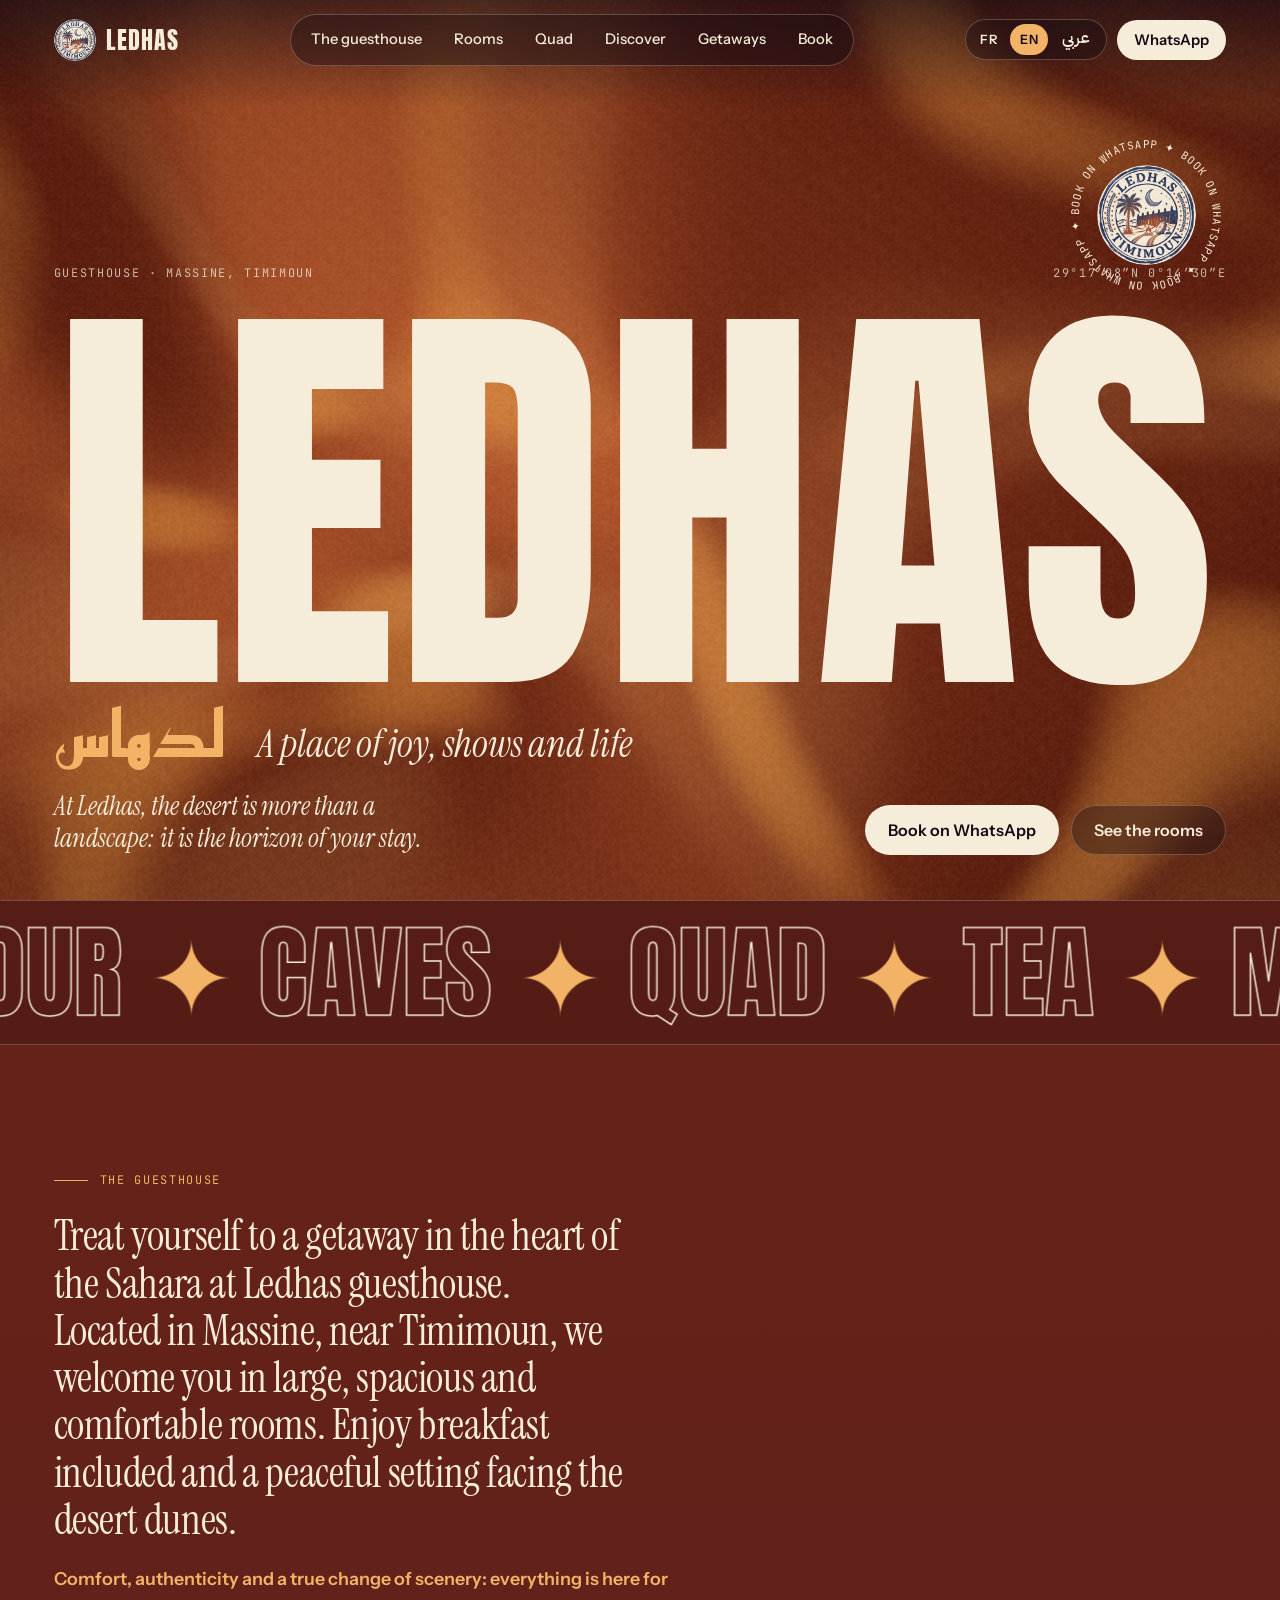
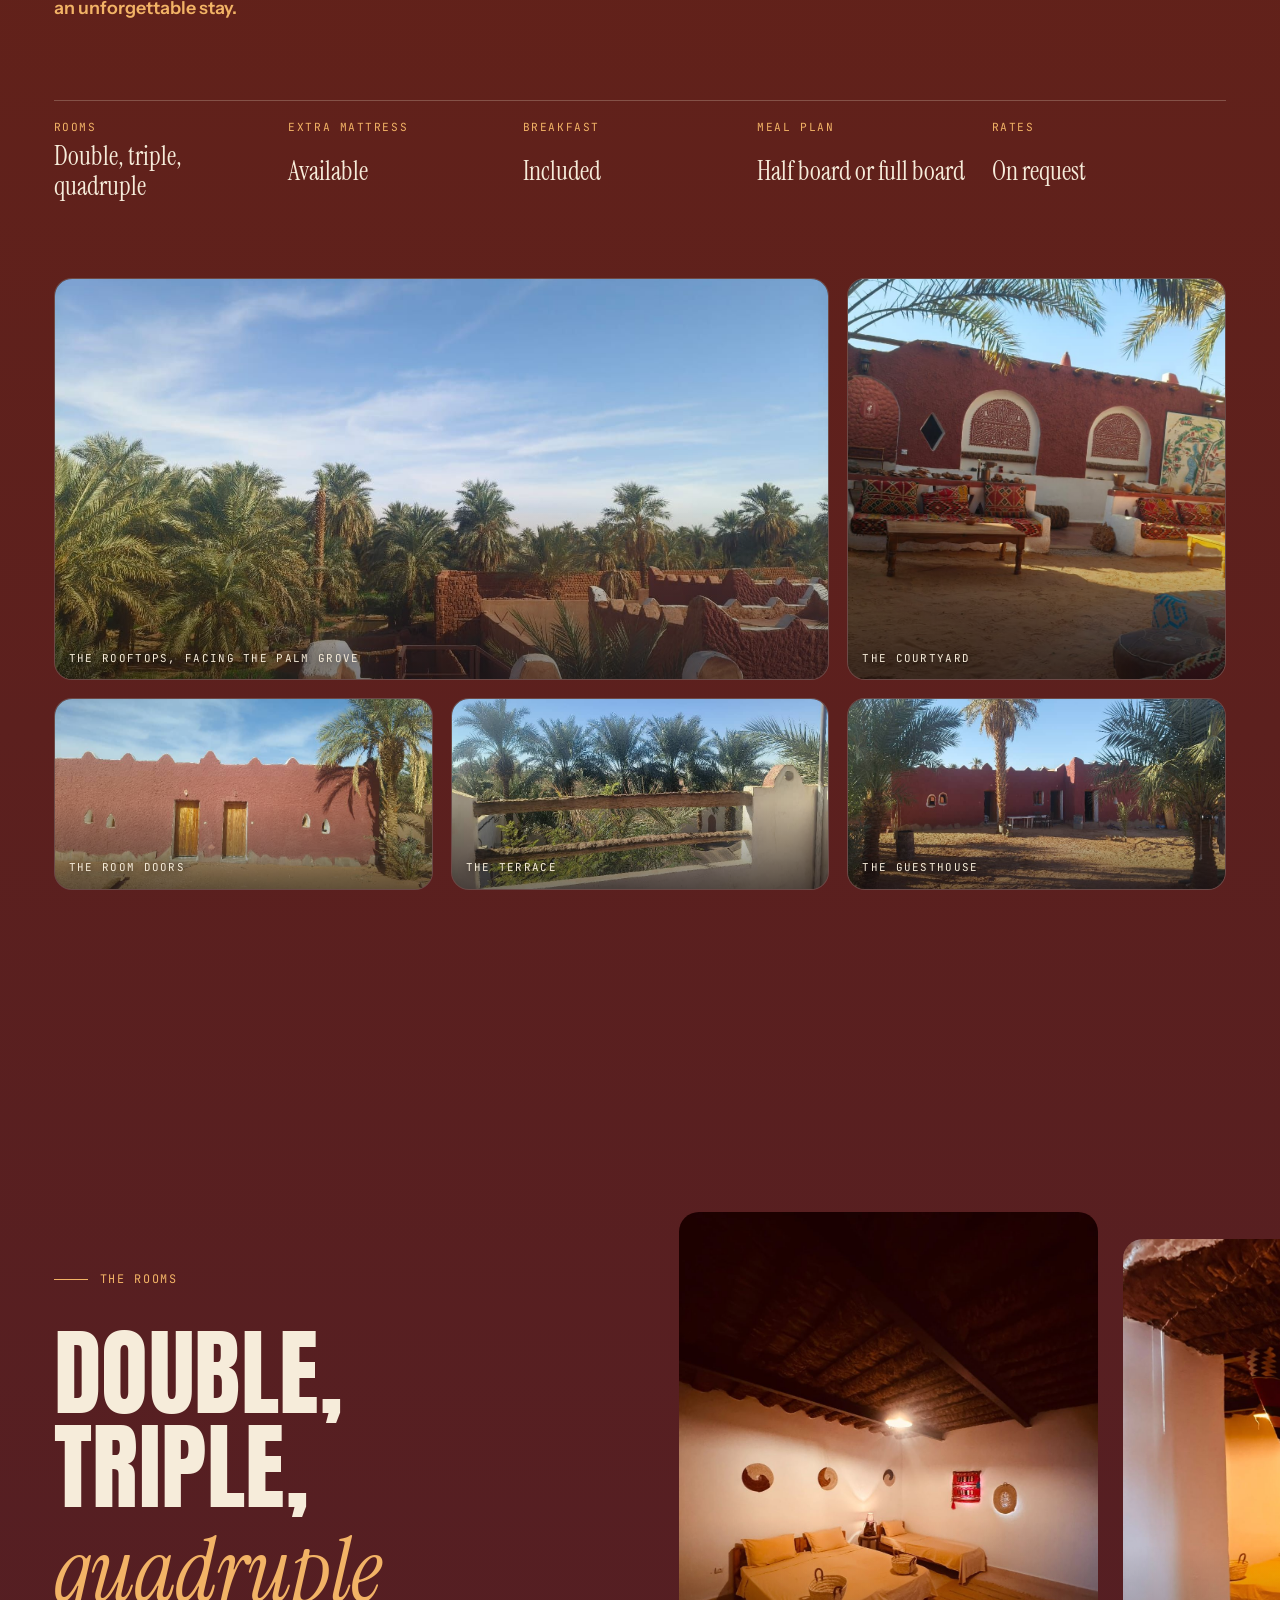
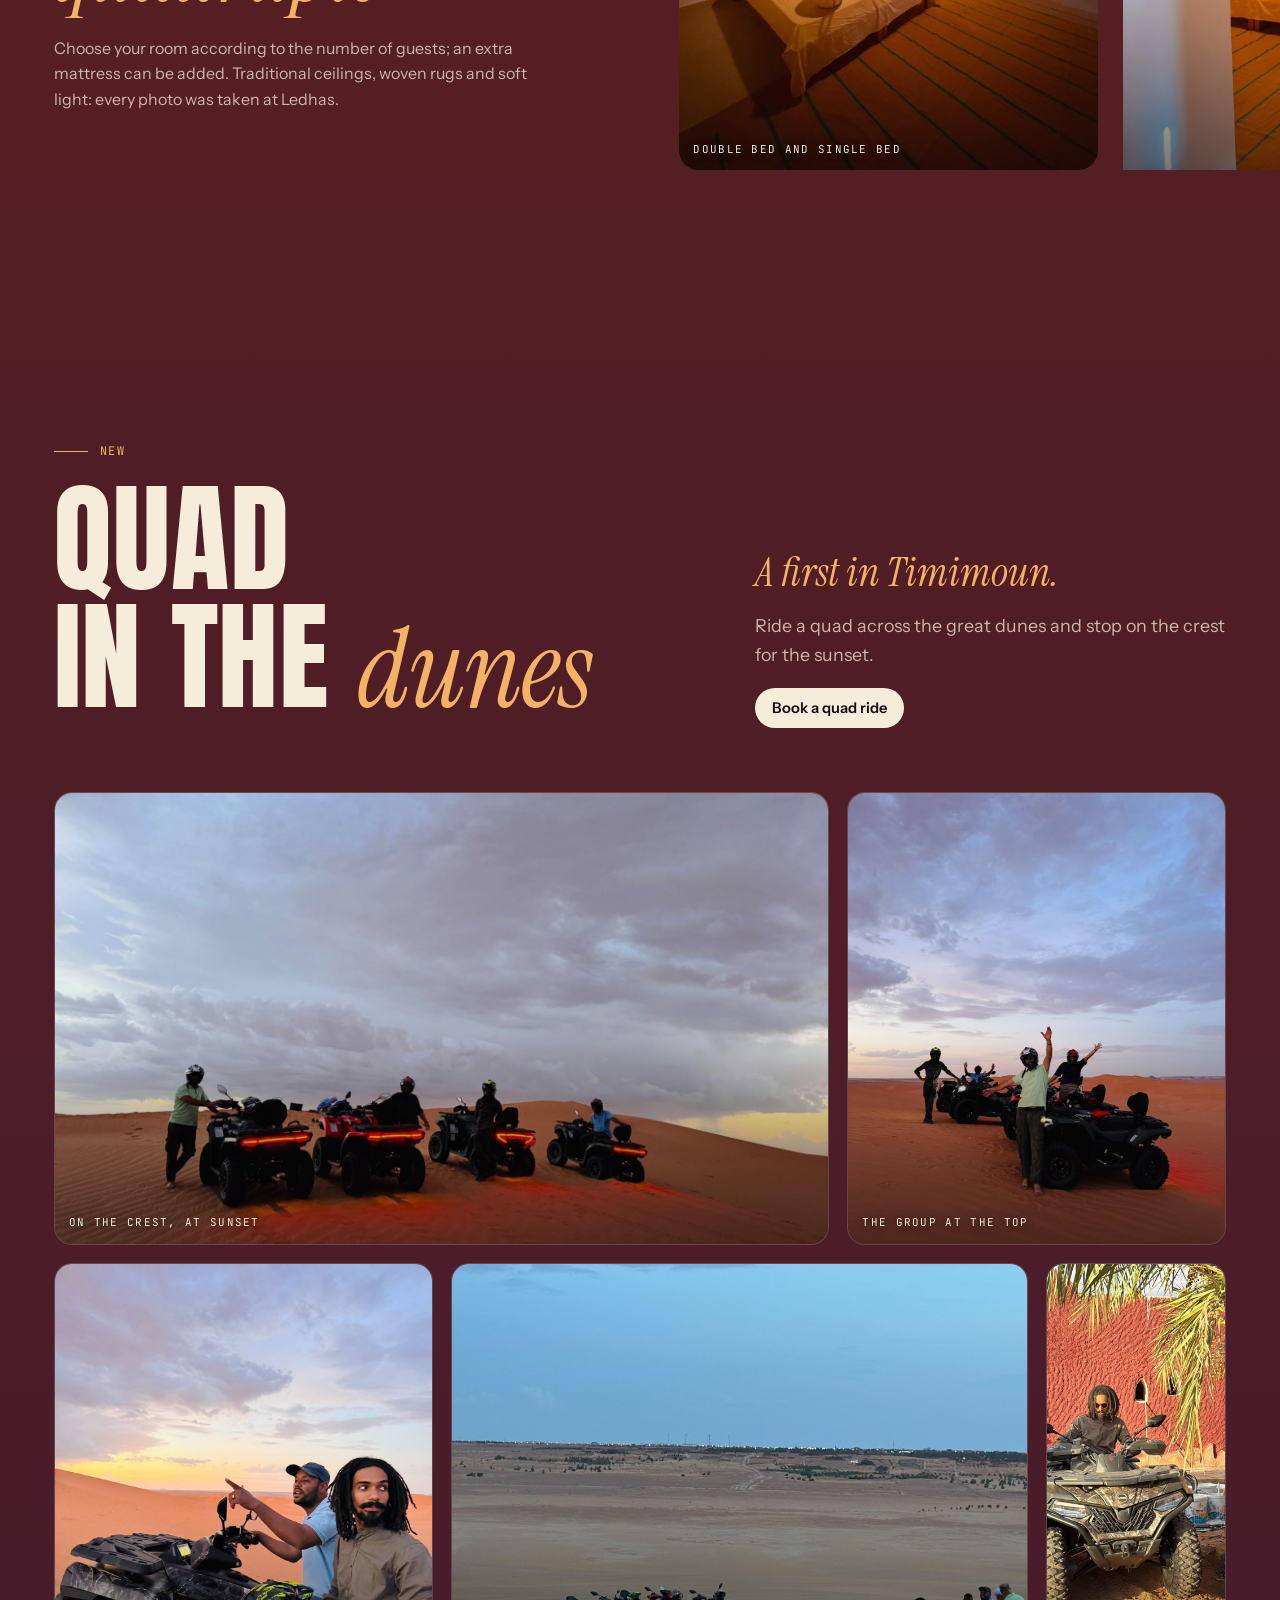
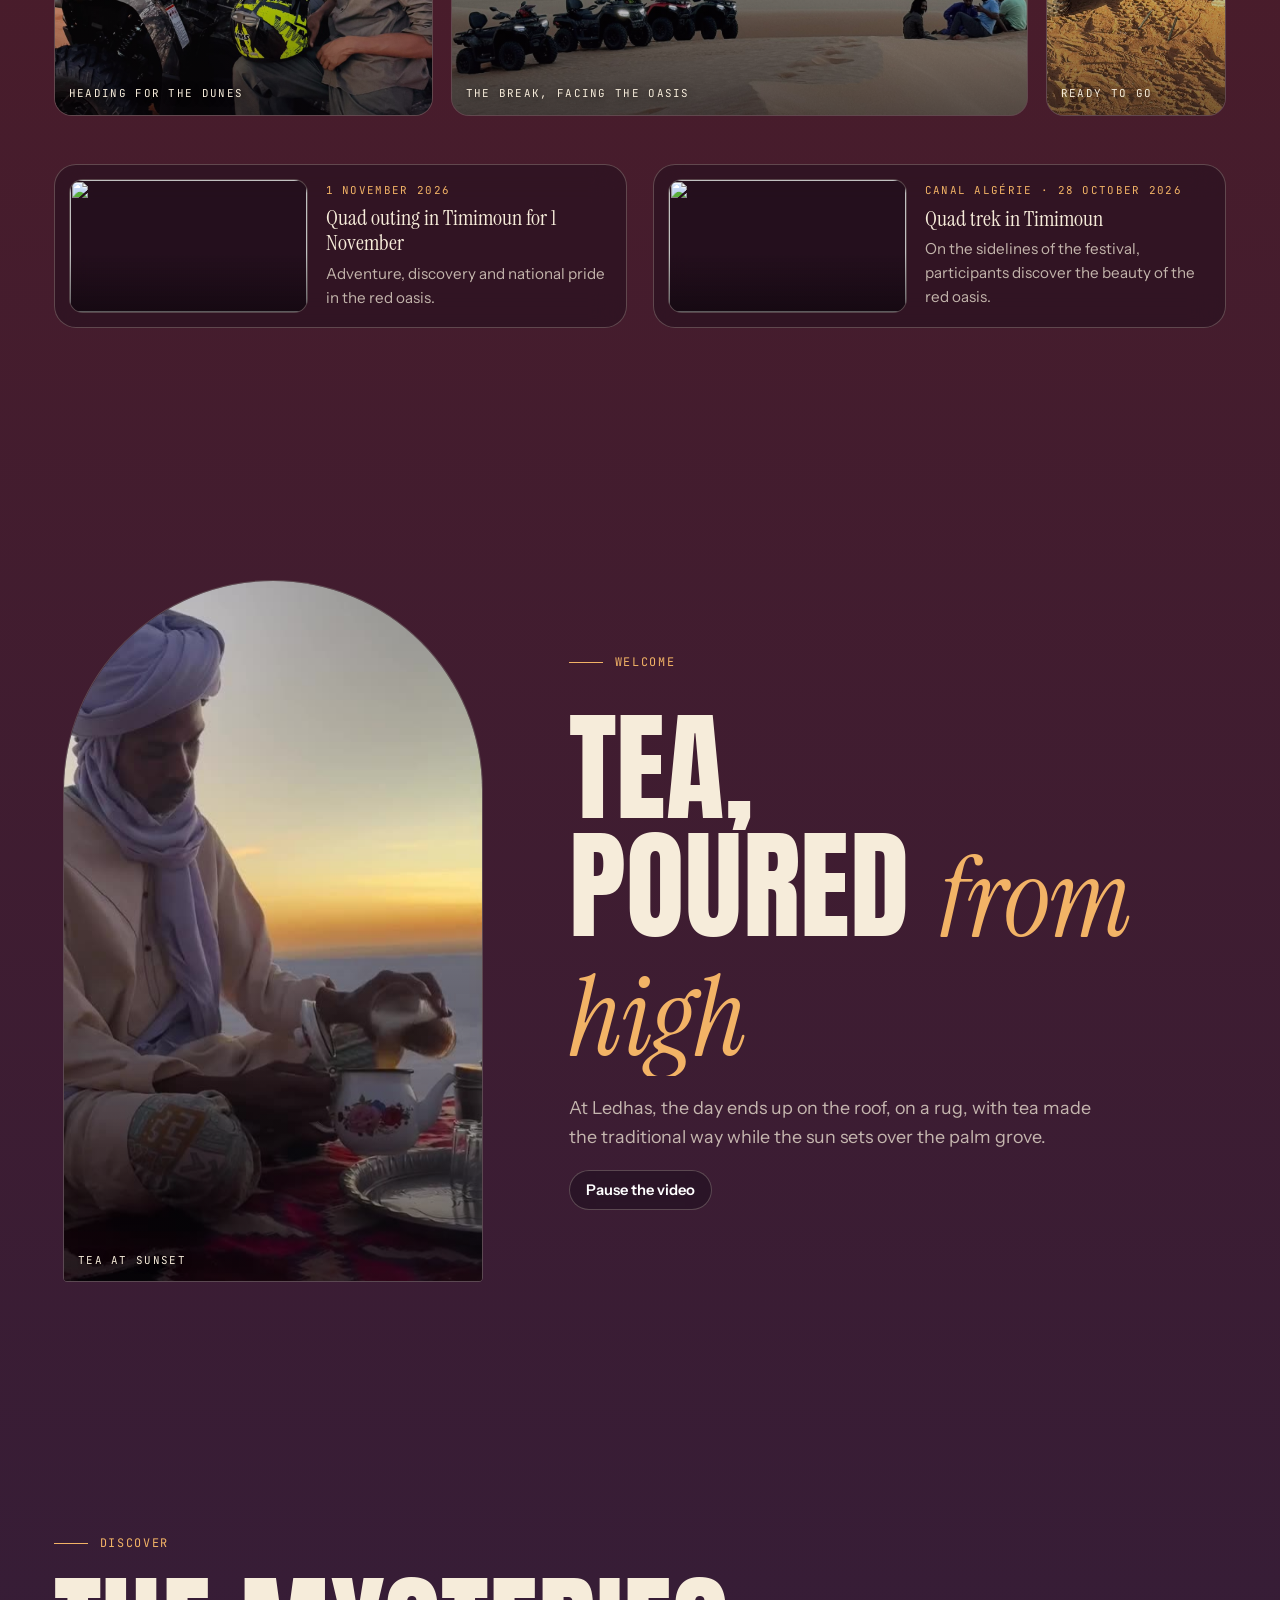
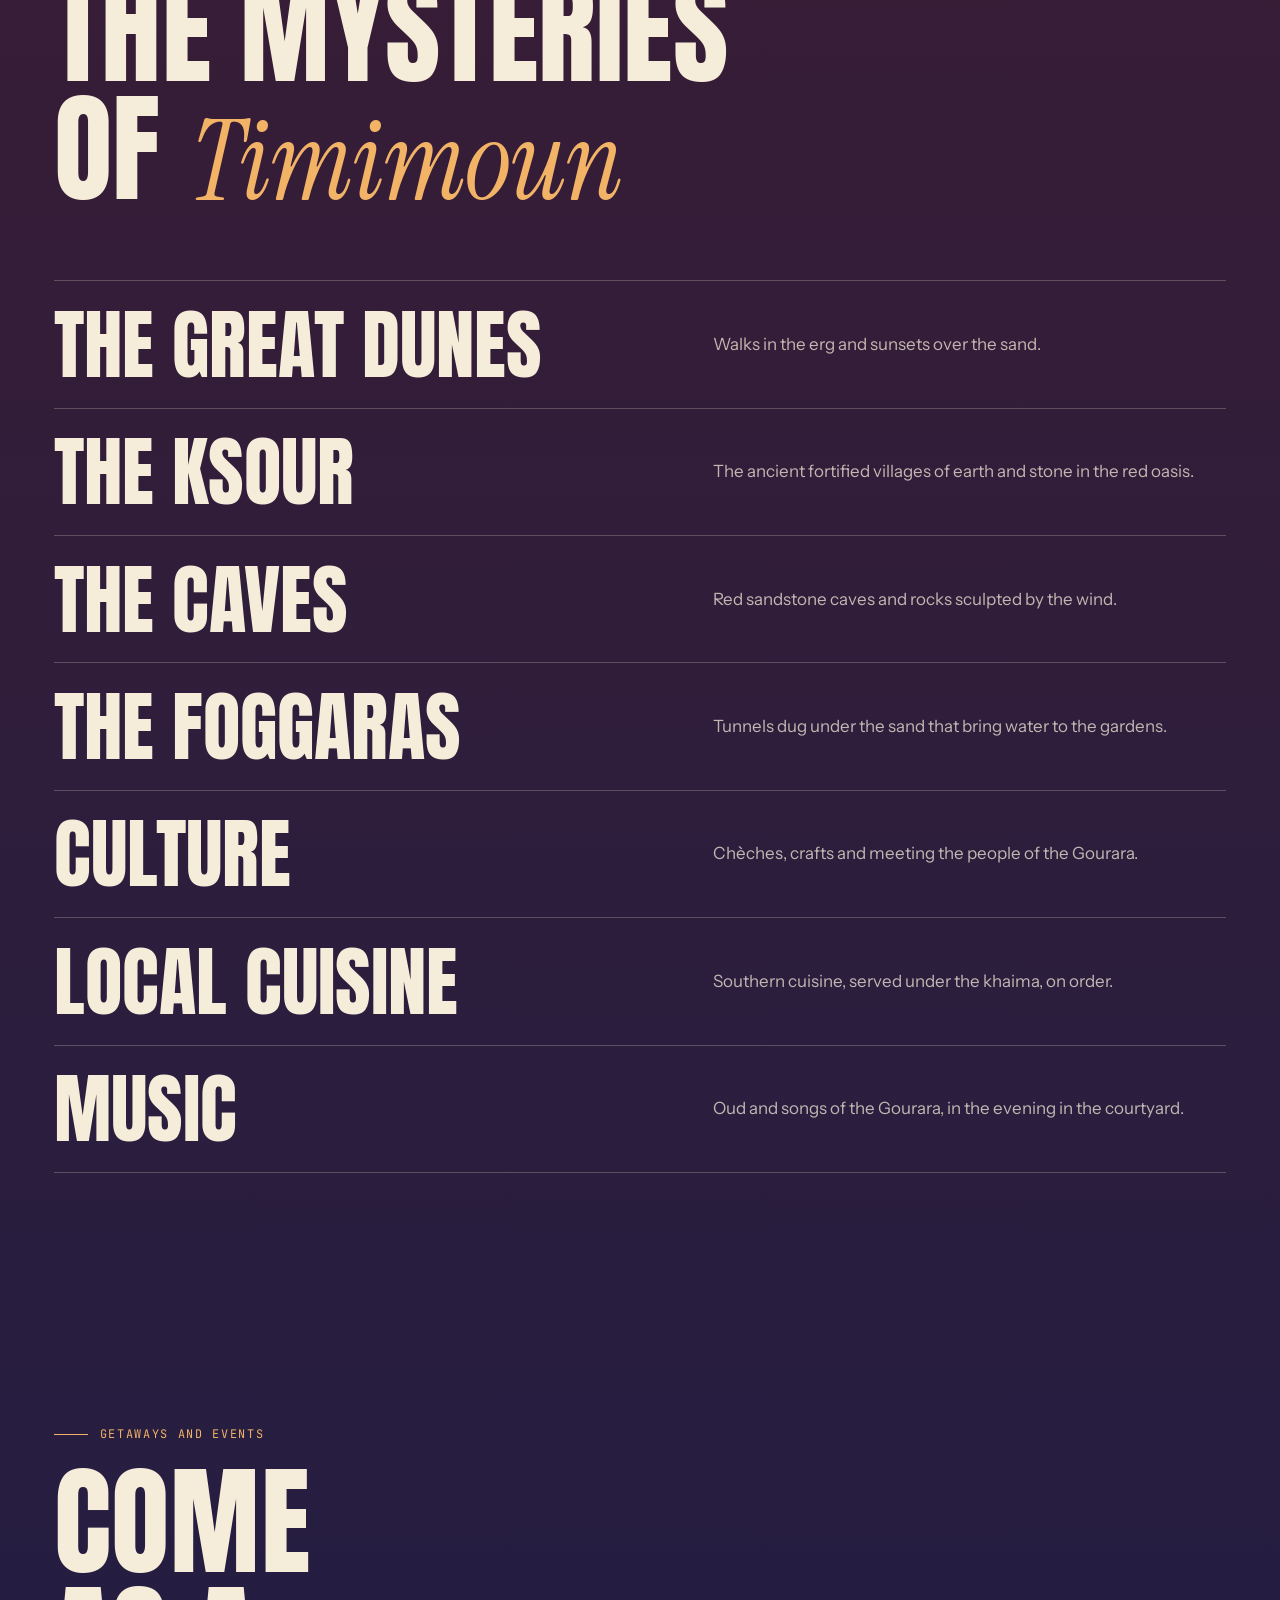
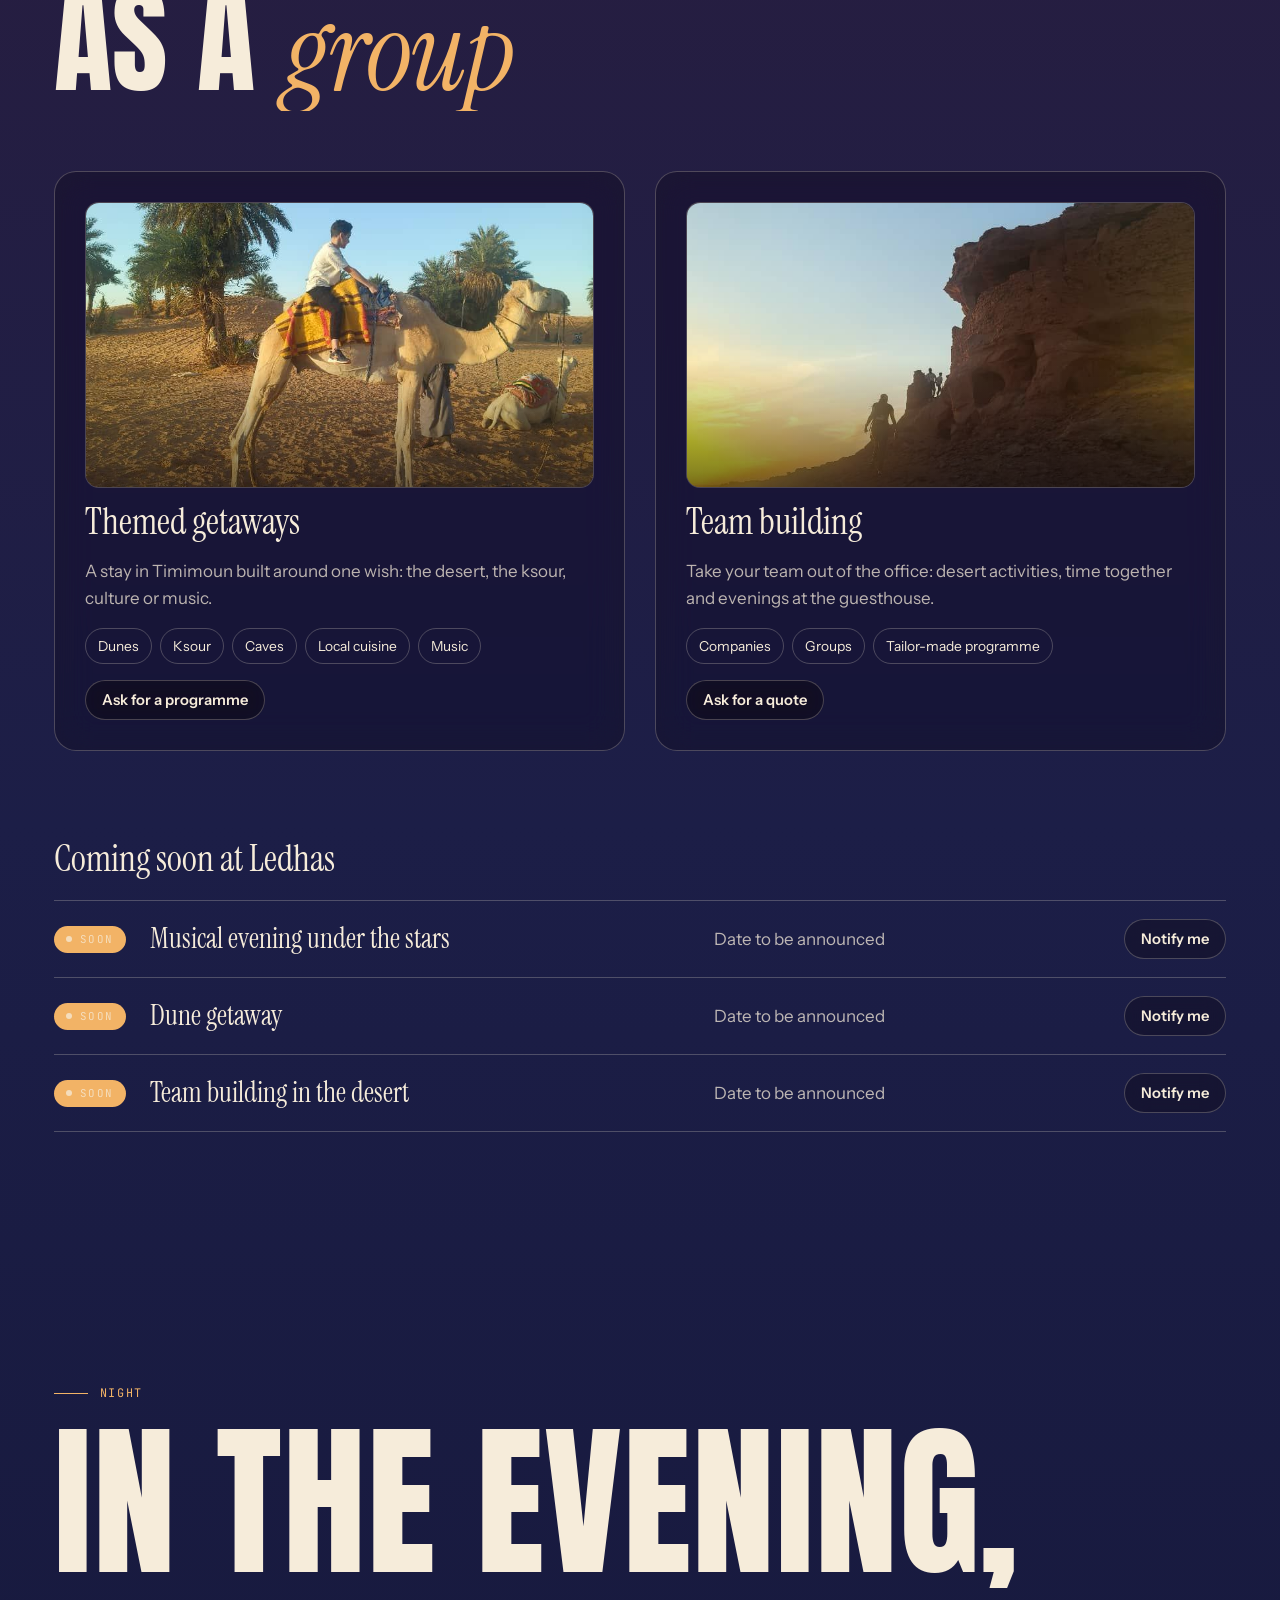
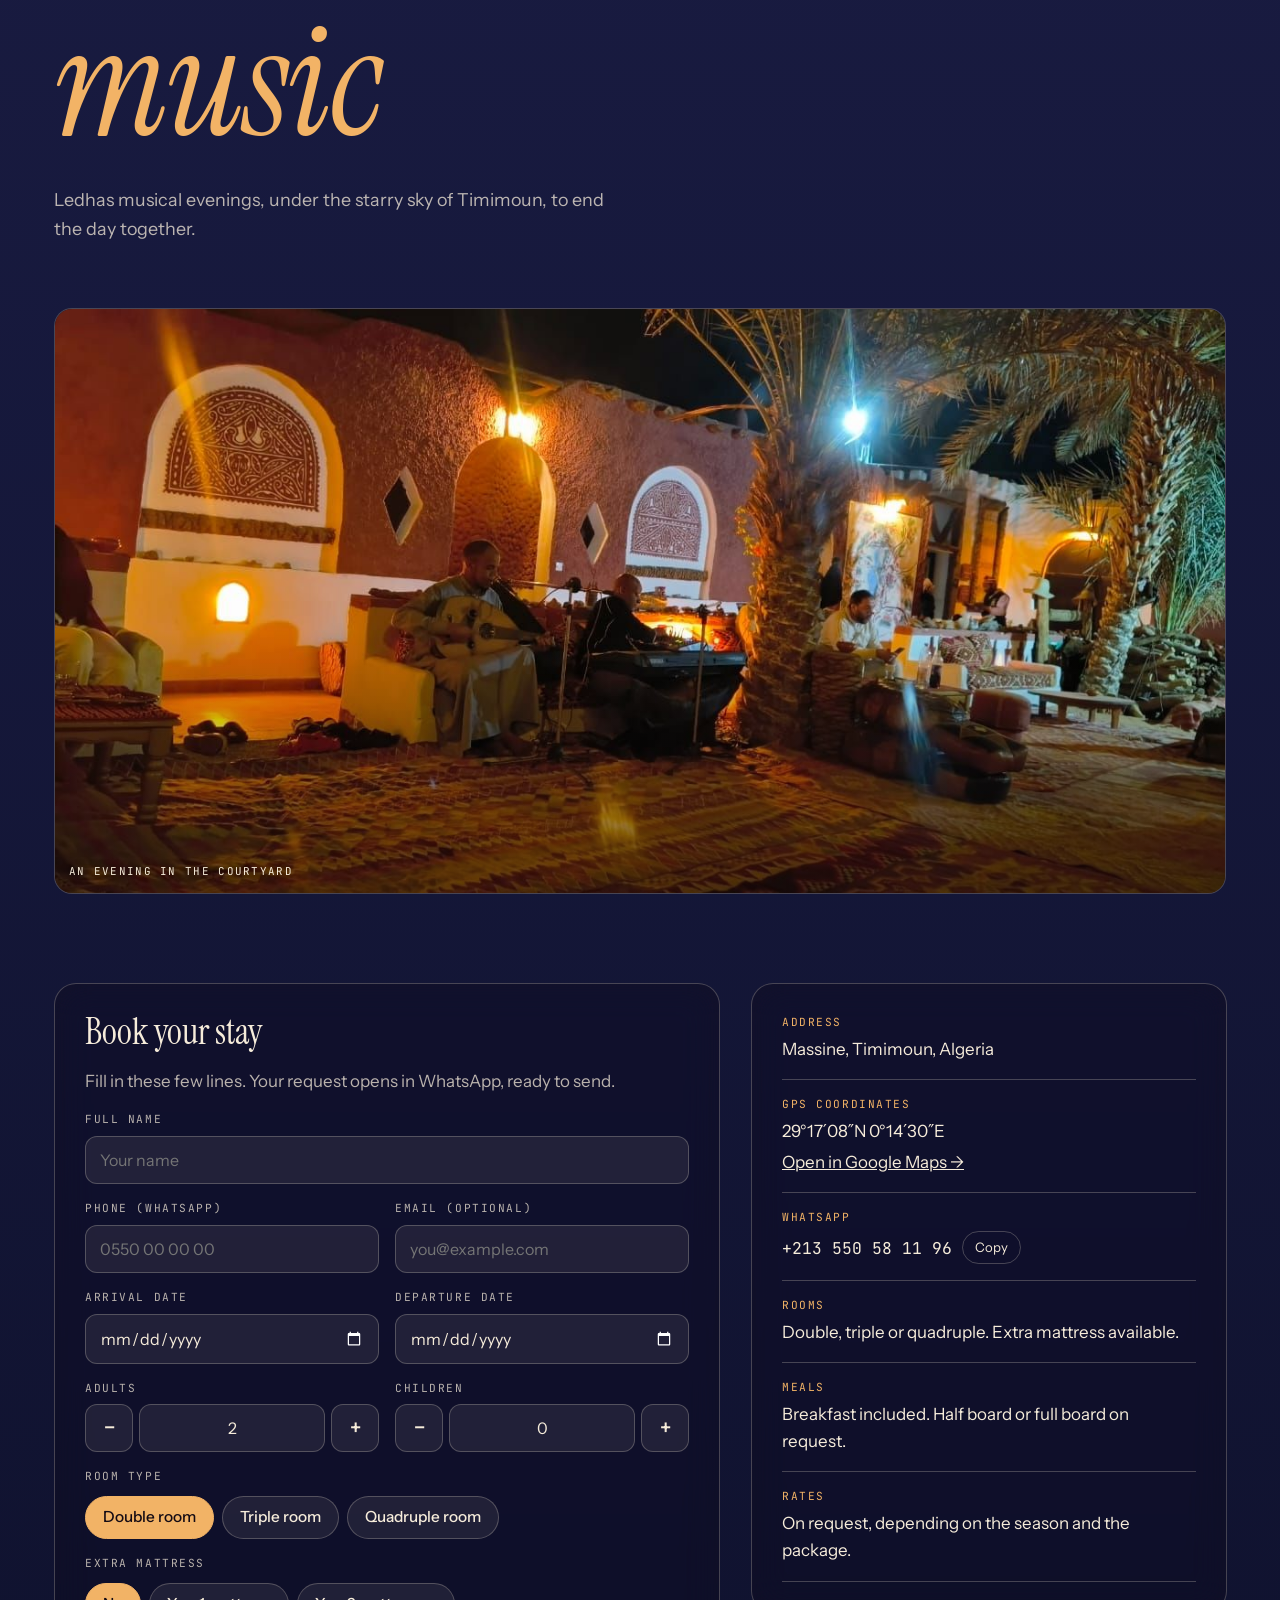
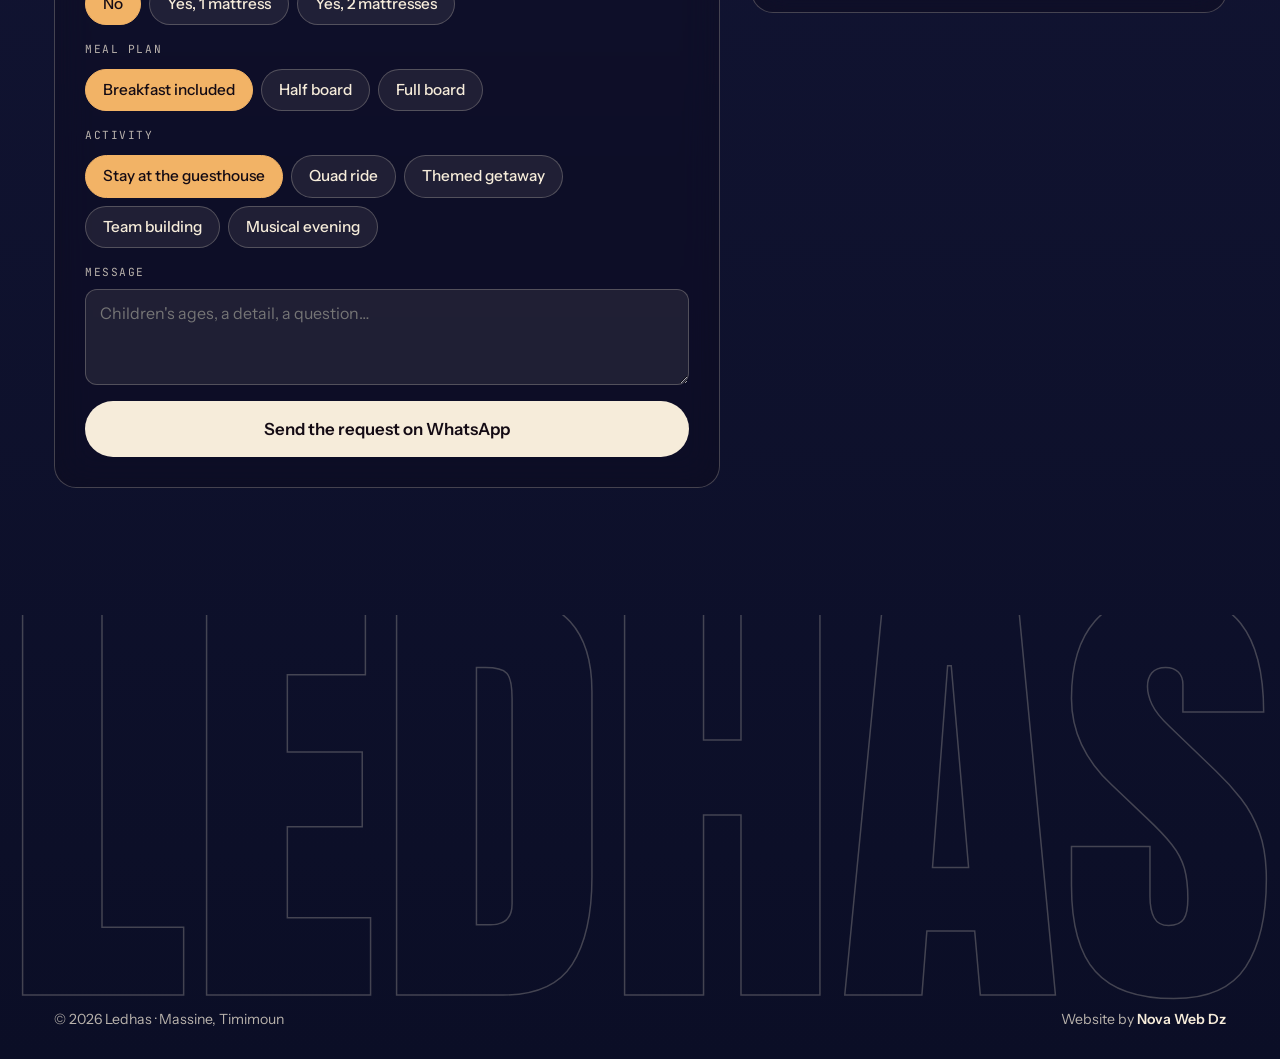
==== commit 484e0de4: "Booking form: demo-mode support (same code as main site) Co-Authored-By: Claude Opus 5.5 <noreply@an" ====
--- a/index.html
+++ b/index.html
@@ -656,7 +656,7 @@
   function buildMessage(){
     var sep = d("sep"), l = [d("book")];
     function add(k, v){ if(v !== "" && v != null) l.push(d(k) + sep + v); }
-    if(CAN_SAVE) add("l_ref", REF);
+    if(CAN_SAVE || DEMO_SITE) add("l_ref", REF);
     add("l_name", f("f-nom").value.trim());
     add("l_tel", f("f-tel").value.trim());
     add("l_mail", f("f-email").value.trim());
@@ -685,6 +685,7 @@
   /* ---------- Enregistrement de la demande (Supabase, voir config.js) ---------- */
   var CFGX = window.LEDHAS_CONFIG || {}, SB = String(CFGX.supabaseUrl || "").replace(/\/+$/, ""), SBK = String(CFGX.supabaseAnonKey || "");
   var CAN_SAVE = /^https:\/\/./.test(SB) && SBK.length > 20;
+  var DEMO_SITE = !CAN_SAVE && CFGX.demo === true; // démo : la demande va dans ce navigateur, visible dans /admin/
   var doneEl = f("formDone"), savedSig = null, savedRef = null, saving = false;
   function newRef(){
     var A = "23456789ABCDEFGHJKMNPQRSTUVWXYZ", out = "LDH-", buf = new Uint8Array(6), i;
@@ -711,6 +712,10 @@
   function showSaved(){ if(savedRef){ doneEl.textContent = d("saved").replace("{ref}", savedRef); doneEl.hidden = false; } }
   onLang.push(showSaved);
   function saveRequest(p, sig){
+    if(DEMO_SITE){
+      try{ var box = JSON.parse(localStorage.getItem("ledhas-demo-inbox") || "[]"); p.ref = REF; p.at = new Date().toISOString(); box.push(p); localStorage.setItem("ledhas-demo-inbox", JSON.stringify(box)); savedSig = sig; savedRef = REF; showSaved(); }catch(e){}
+      return;
+    }
     if(!CAN_SAVE || saving) return;
     saving = true;
     p.ref = REF;
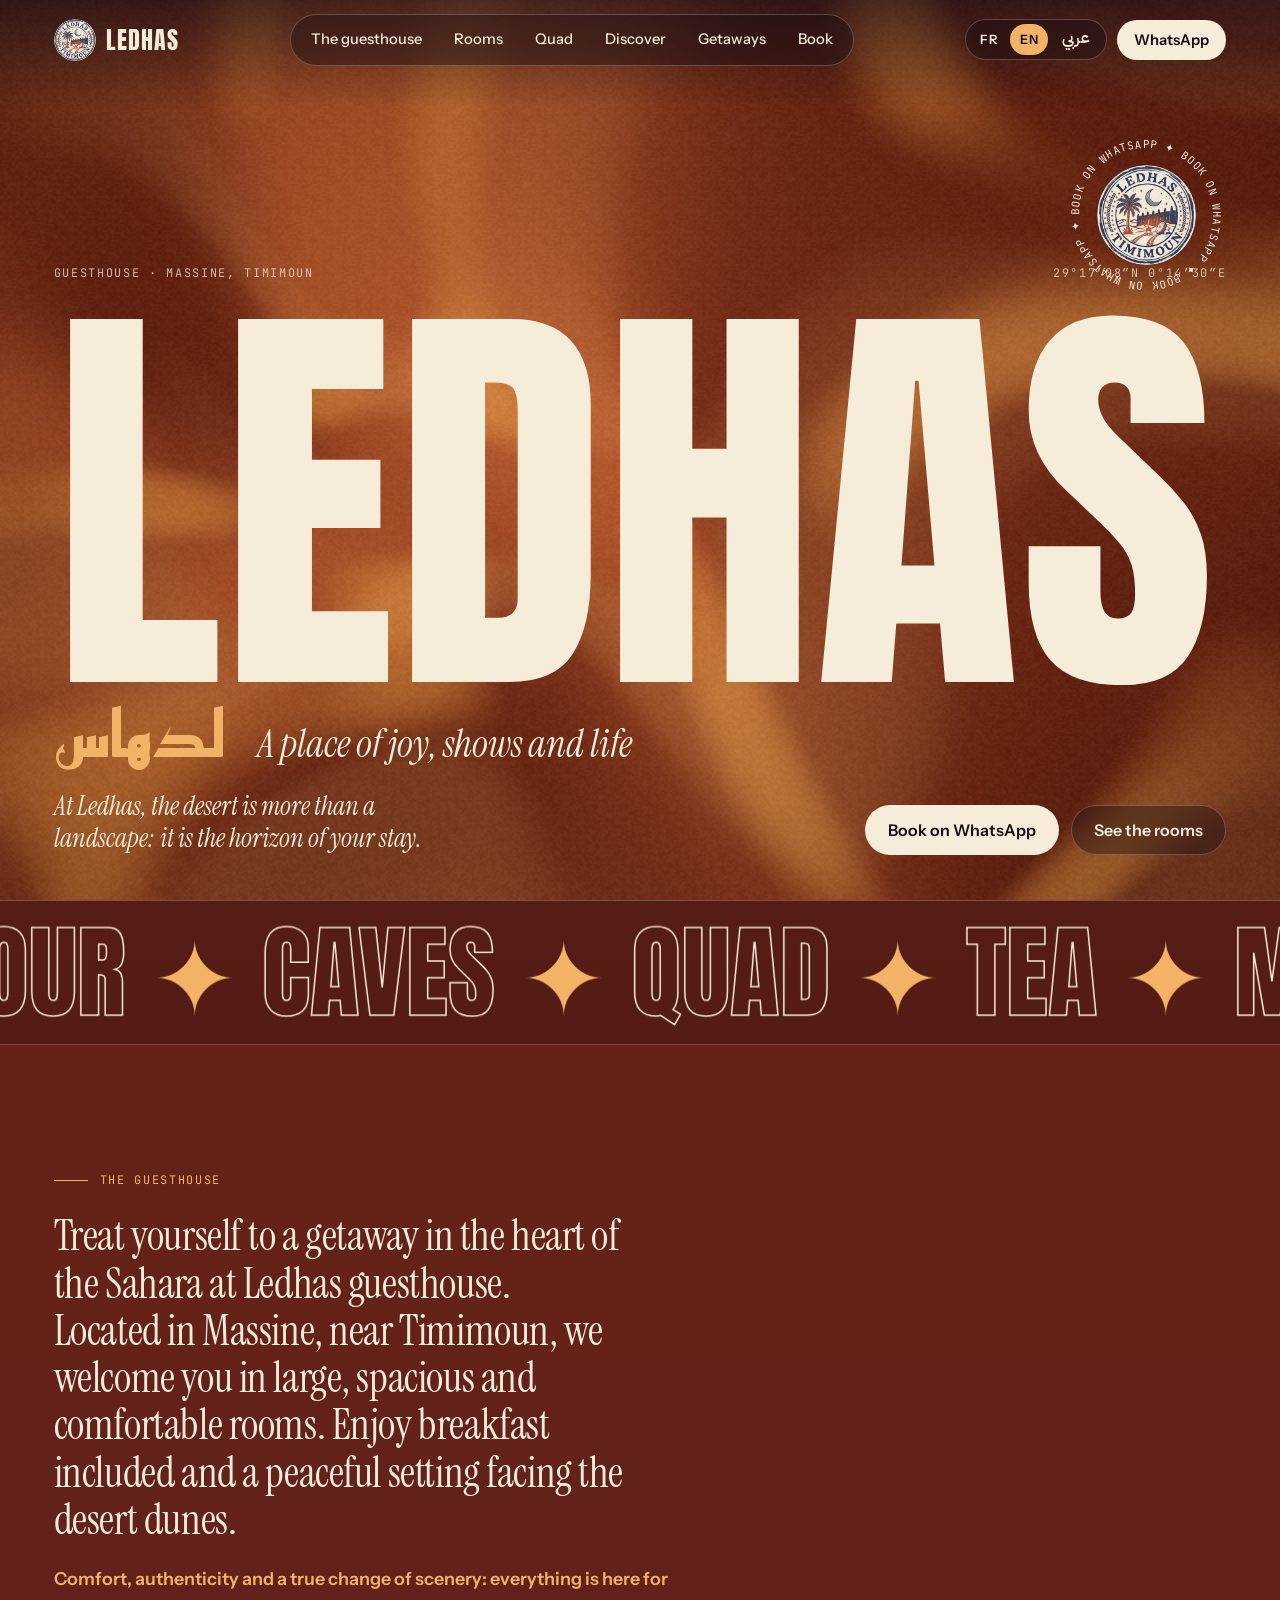
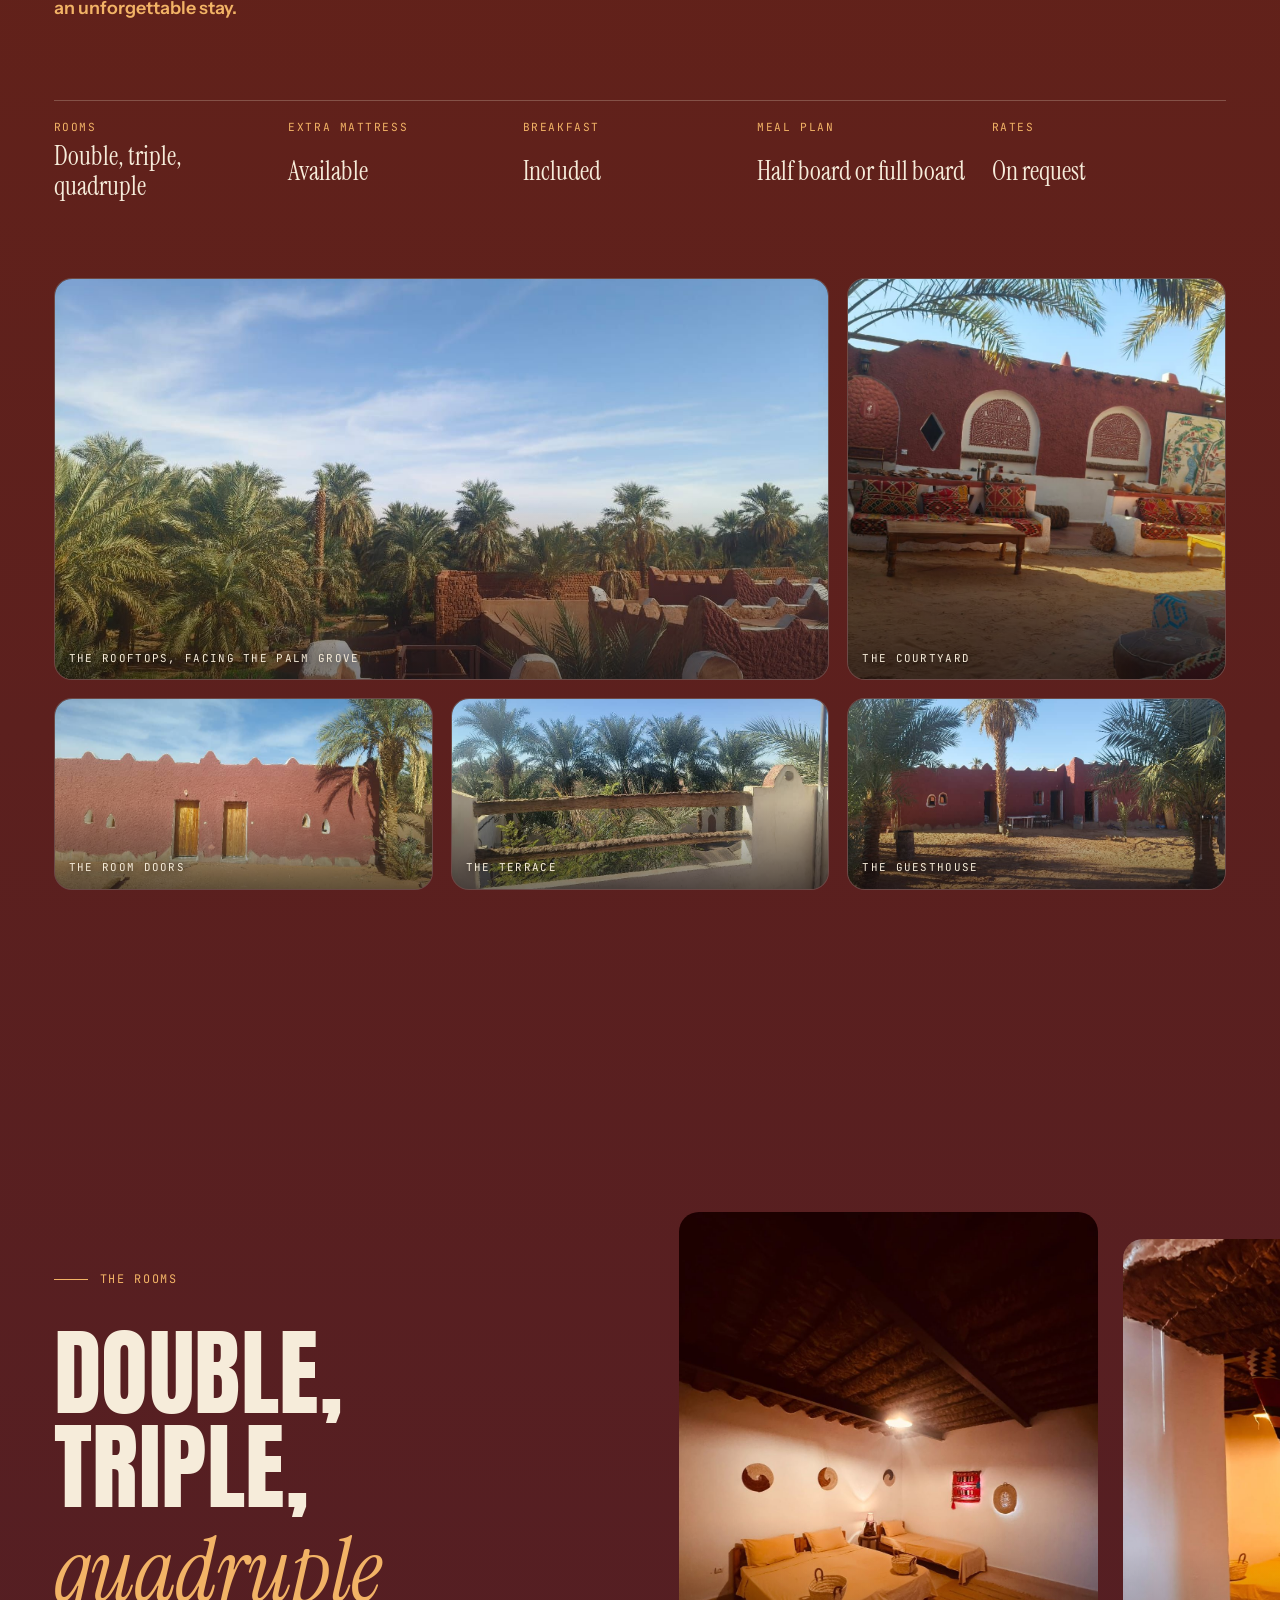
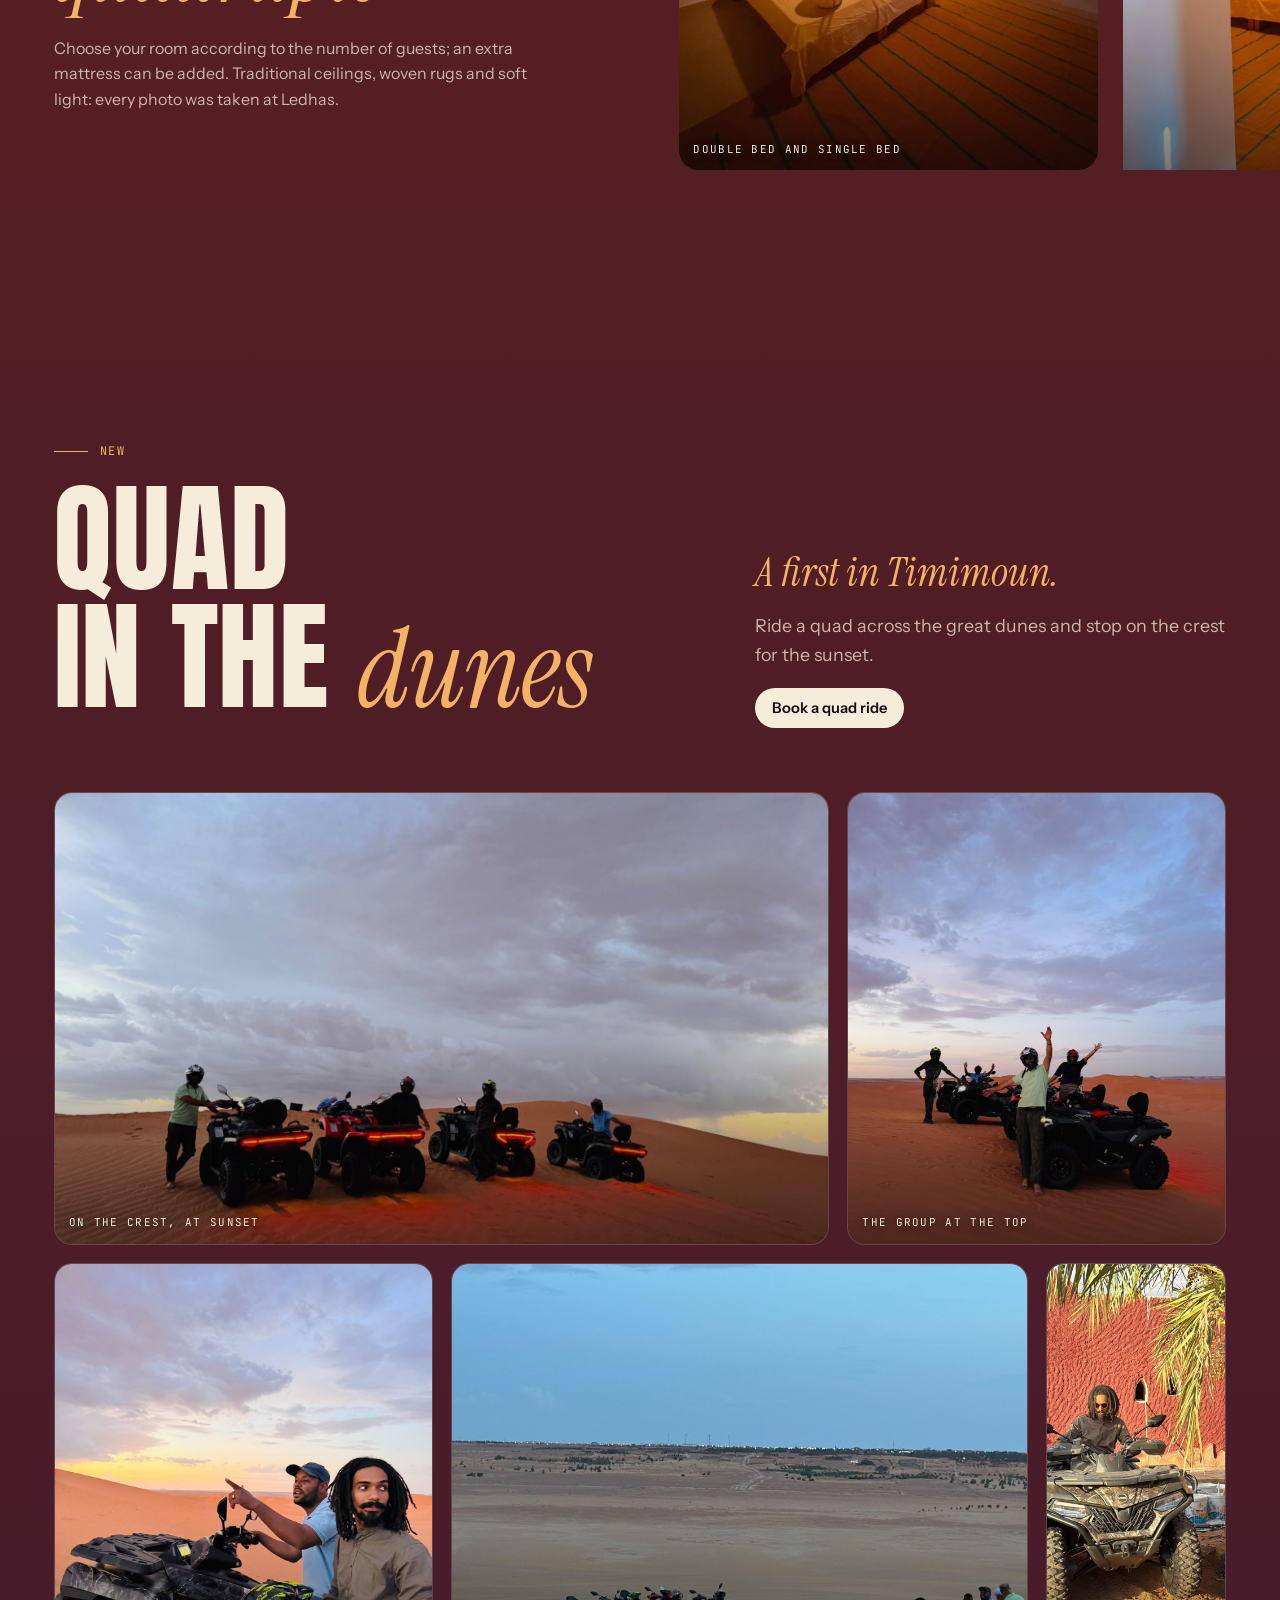
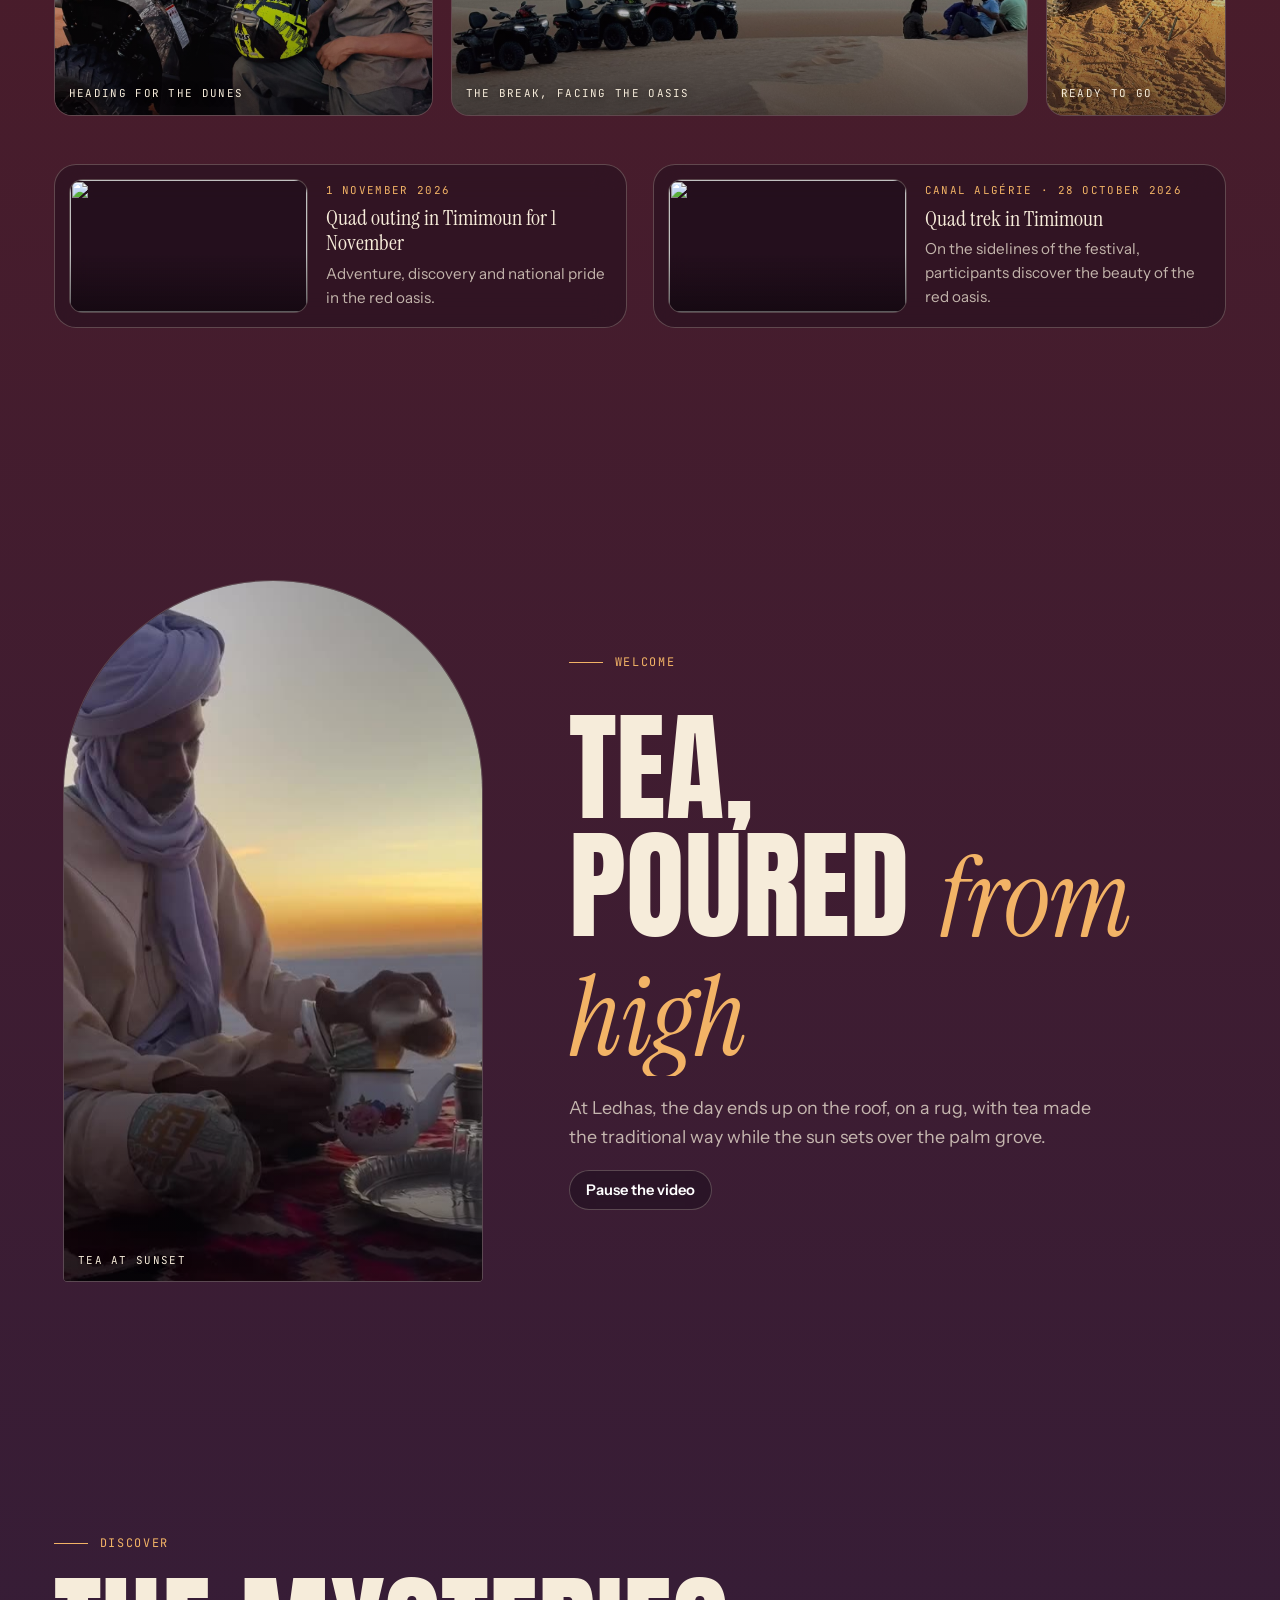
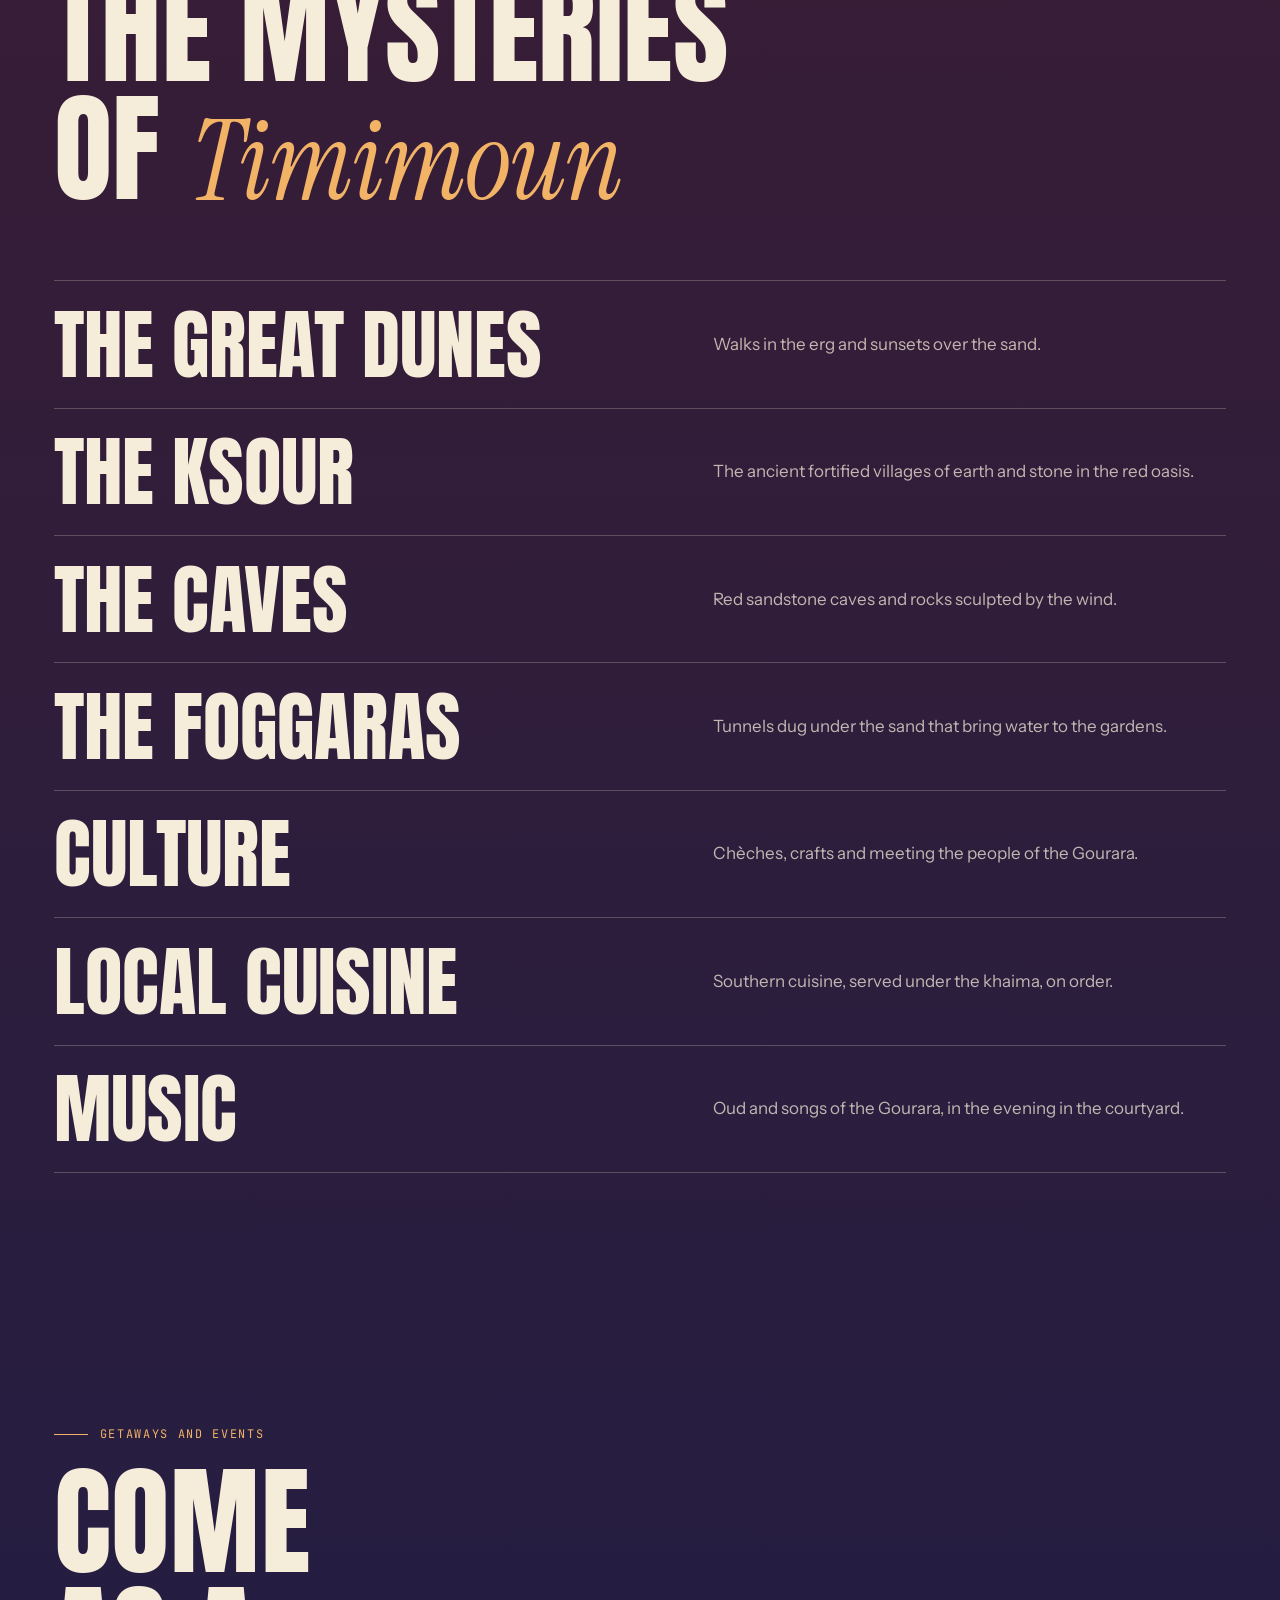
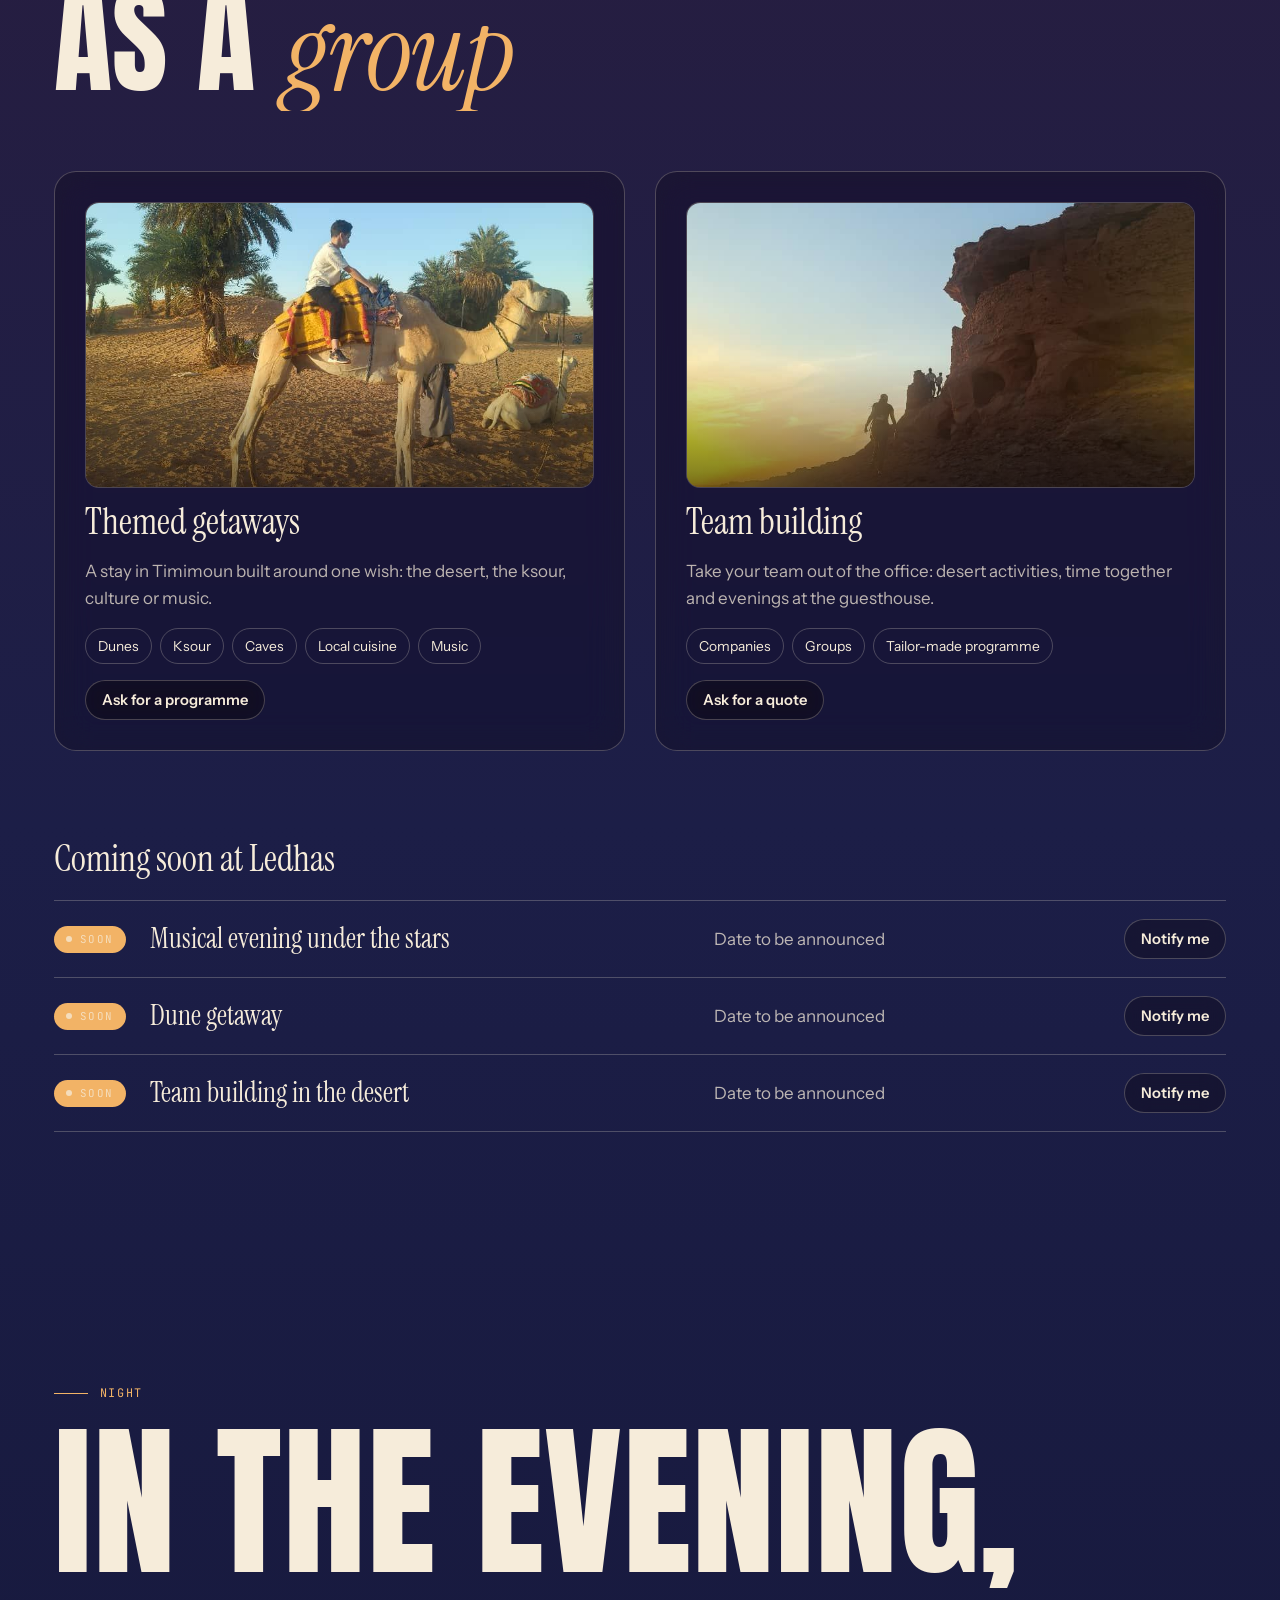
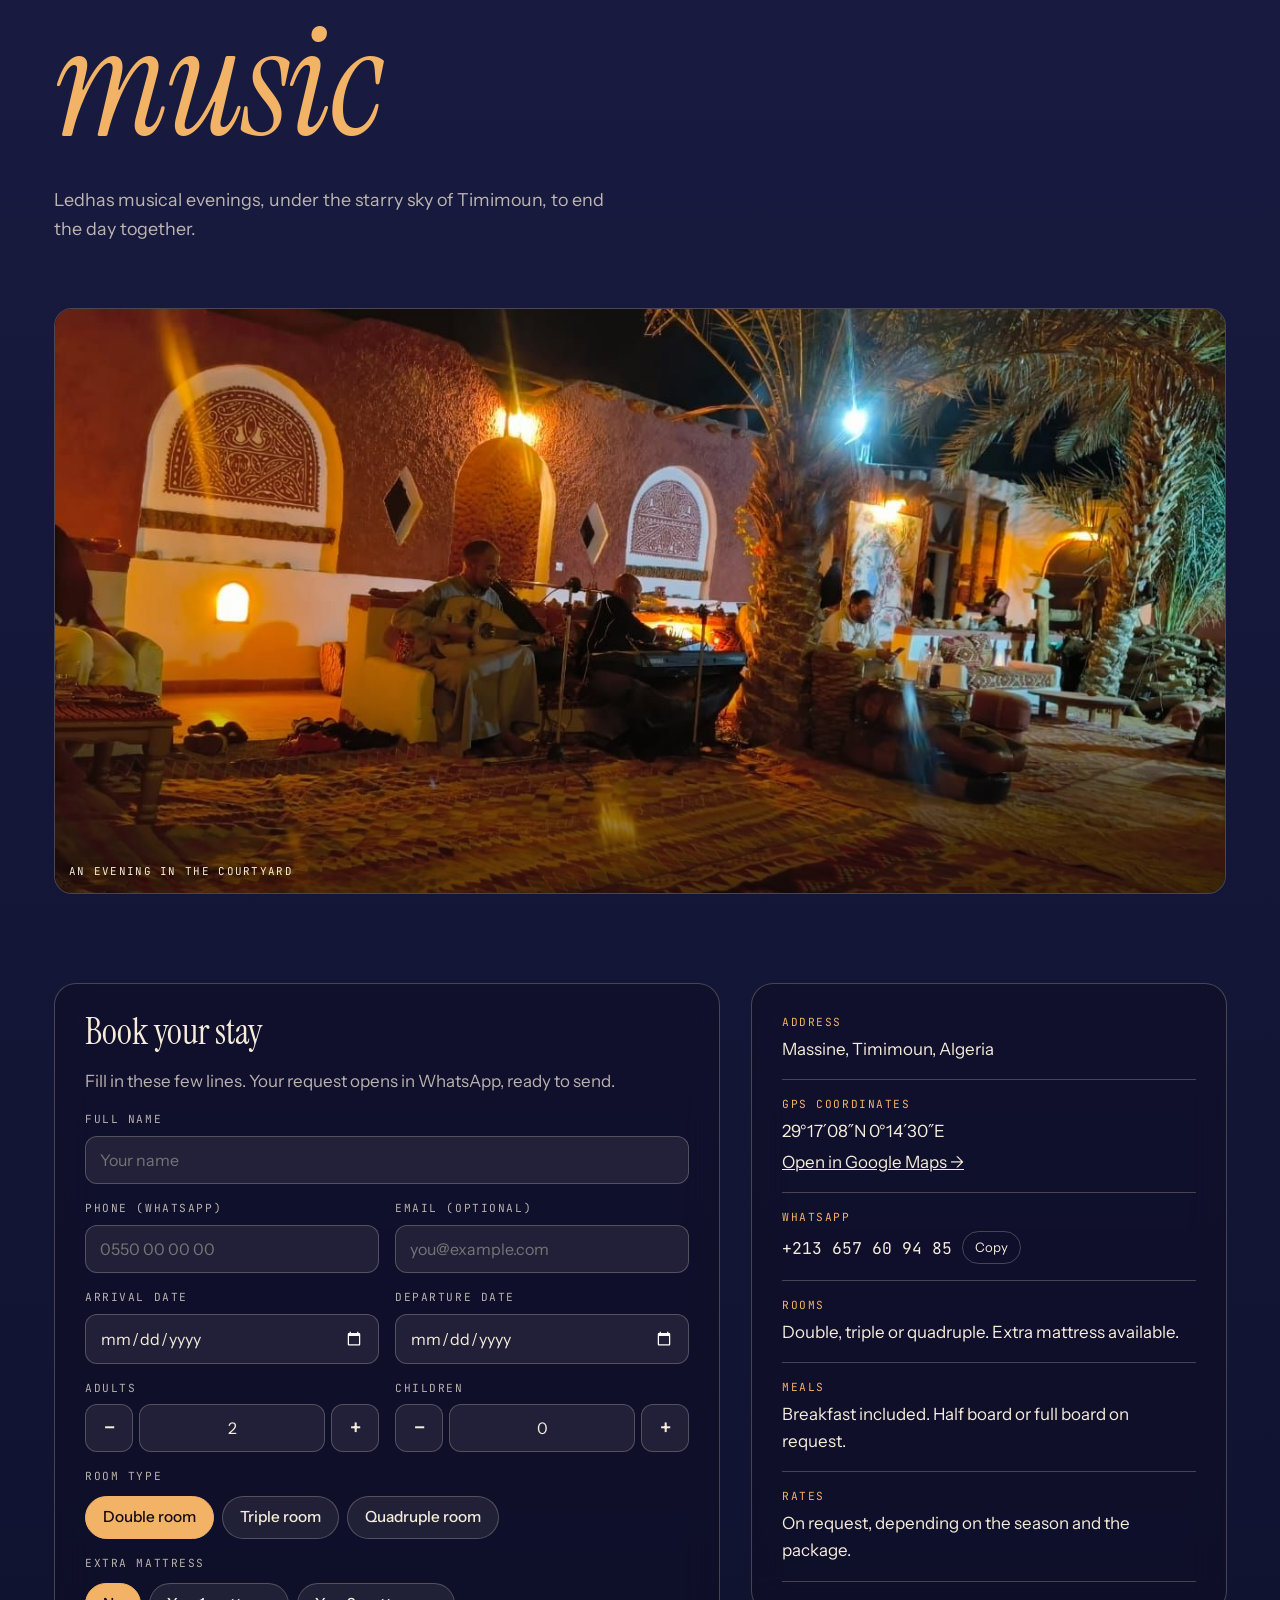
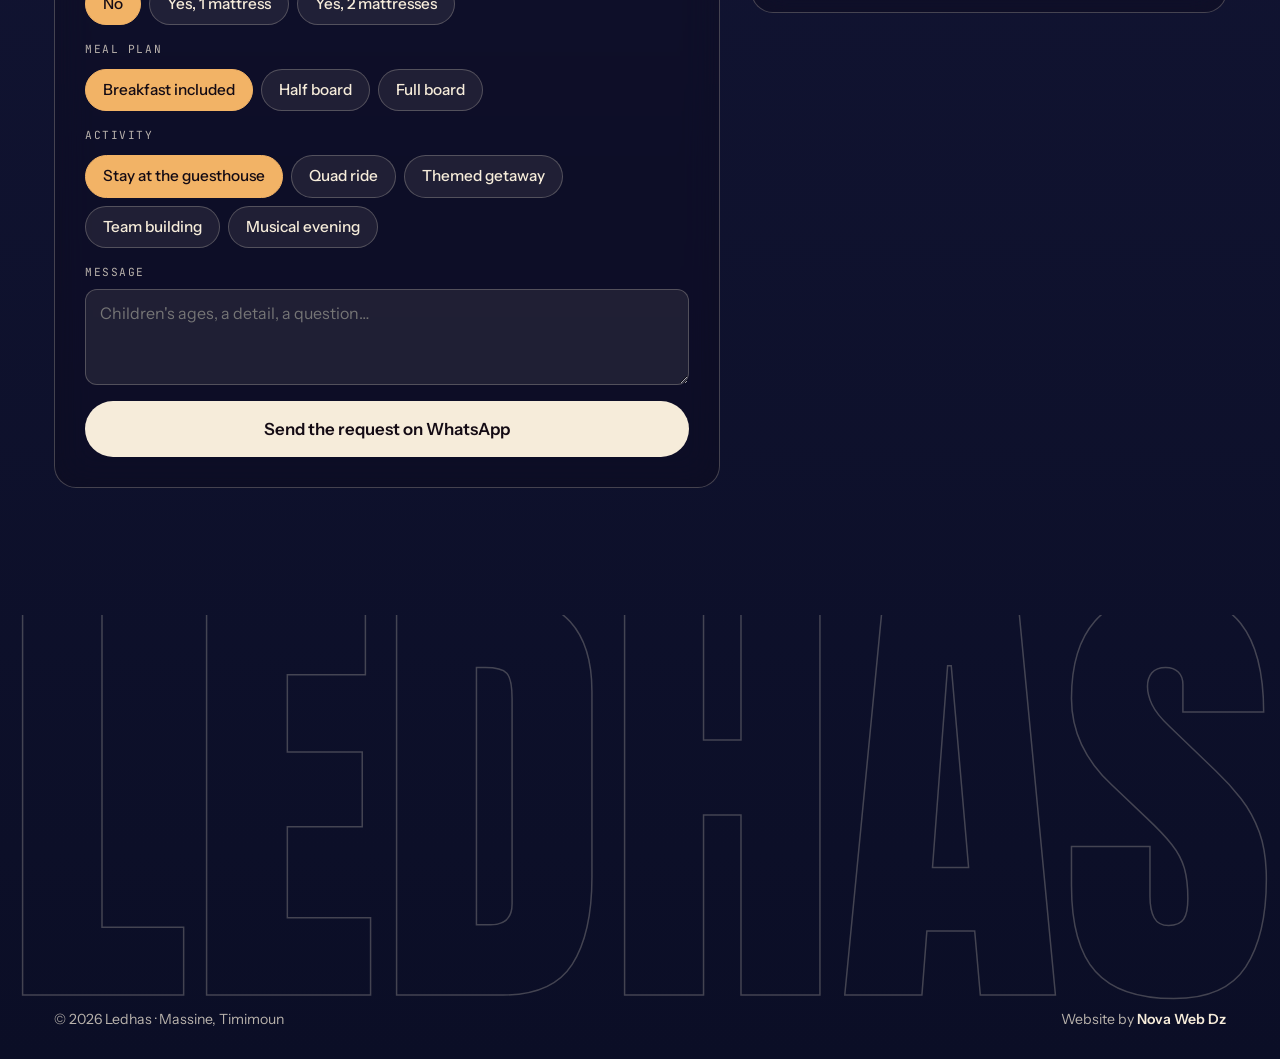
==== commit 7d846806: "Add the reservations admin (/admin) with light/dark switch, new WhatsApp number - admin back office " ====
--- a/index.html
+++ b/index.html
@@ -531,7 +531,7 @@
           <dl class="info">
             <div><dt>Adresse</dt><dd>Massine, Timimoun, Algérie</dd></div>
             <div><dt>Coordonnées</dt><dd dir="ltr">29°17′08″N 0°14′30″E</dd><dd><a href="https://www.google.com/maps/search/?api=1&amp;query=29.285652,0.241852" target="_blank" rel="noopener">Ouvrir dans Google Maps →</a></dd></div>
-            <div><dt>WhatsApp</dt><dd class="num"><code id="numText" dir="ltr">+213 550 58 11 96</code><button class="copy" id="copyNum" type="button" data-dyn>Copier</button></dd></div>
+            <div><dt>WhatsApp</dt><dd class="num"><code id="numText" dir="ltr">+213 657 60 94 85</code><button class="copy" id="copyNum" type="button" data-dyn>Copier</button></dd></div>
             <div><dt>Chambres</dt><dd>Double, triple ou quadruple. Matelas supplémentaire possible.</dd></div>
             <div><dt>Repas</dt><dd>Petit-déjeuner inclus. Demi-pension ou pension complète sur demande.</dd></div>
             <div><dt>Tarifs</dt><dd>Sur demande, selon la saison et la formule.</dd></div>
@@ -560,7 +560,7 @@
 <script>
 (function(){
   "use strict";
-  var WA_NUMBER = "213550581196"; /* numéro WhatsApp du gîte, à confirmer */
+  var WA_NUMBER = "213657609485"; /* numéro WhatsApp de cette version */
   var root = document.documentElement;
   var reduce = matchMedia("(prefers-reduced-motion: reduce)").matches;
   var fine = matchMedia("(hover: hover) and (pointer: fine)").matches;
